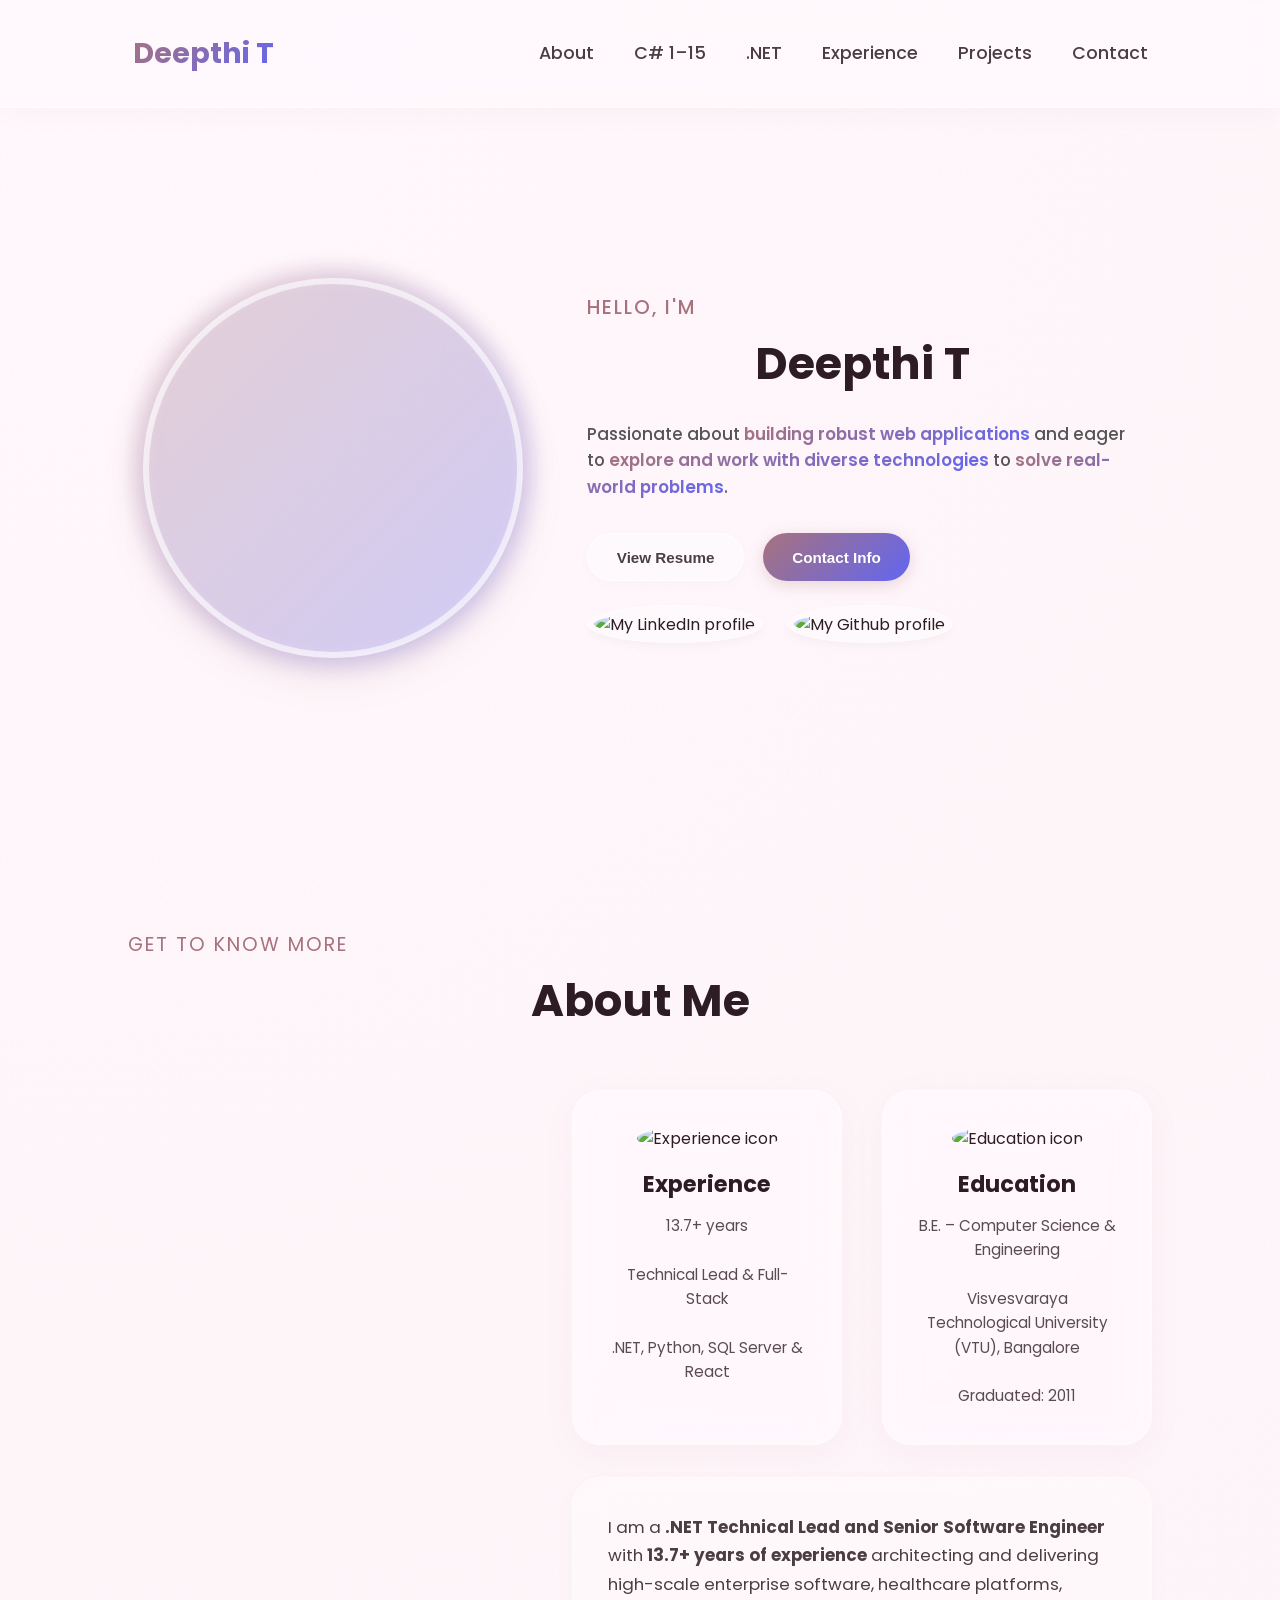
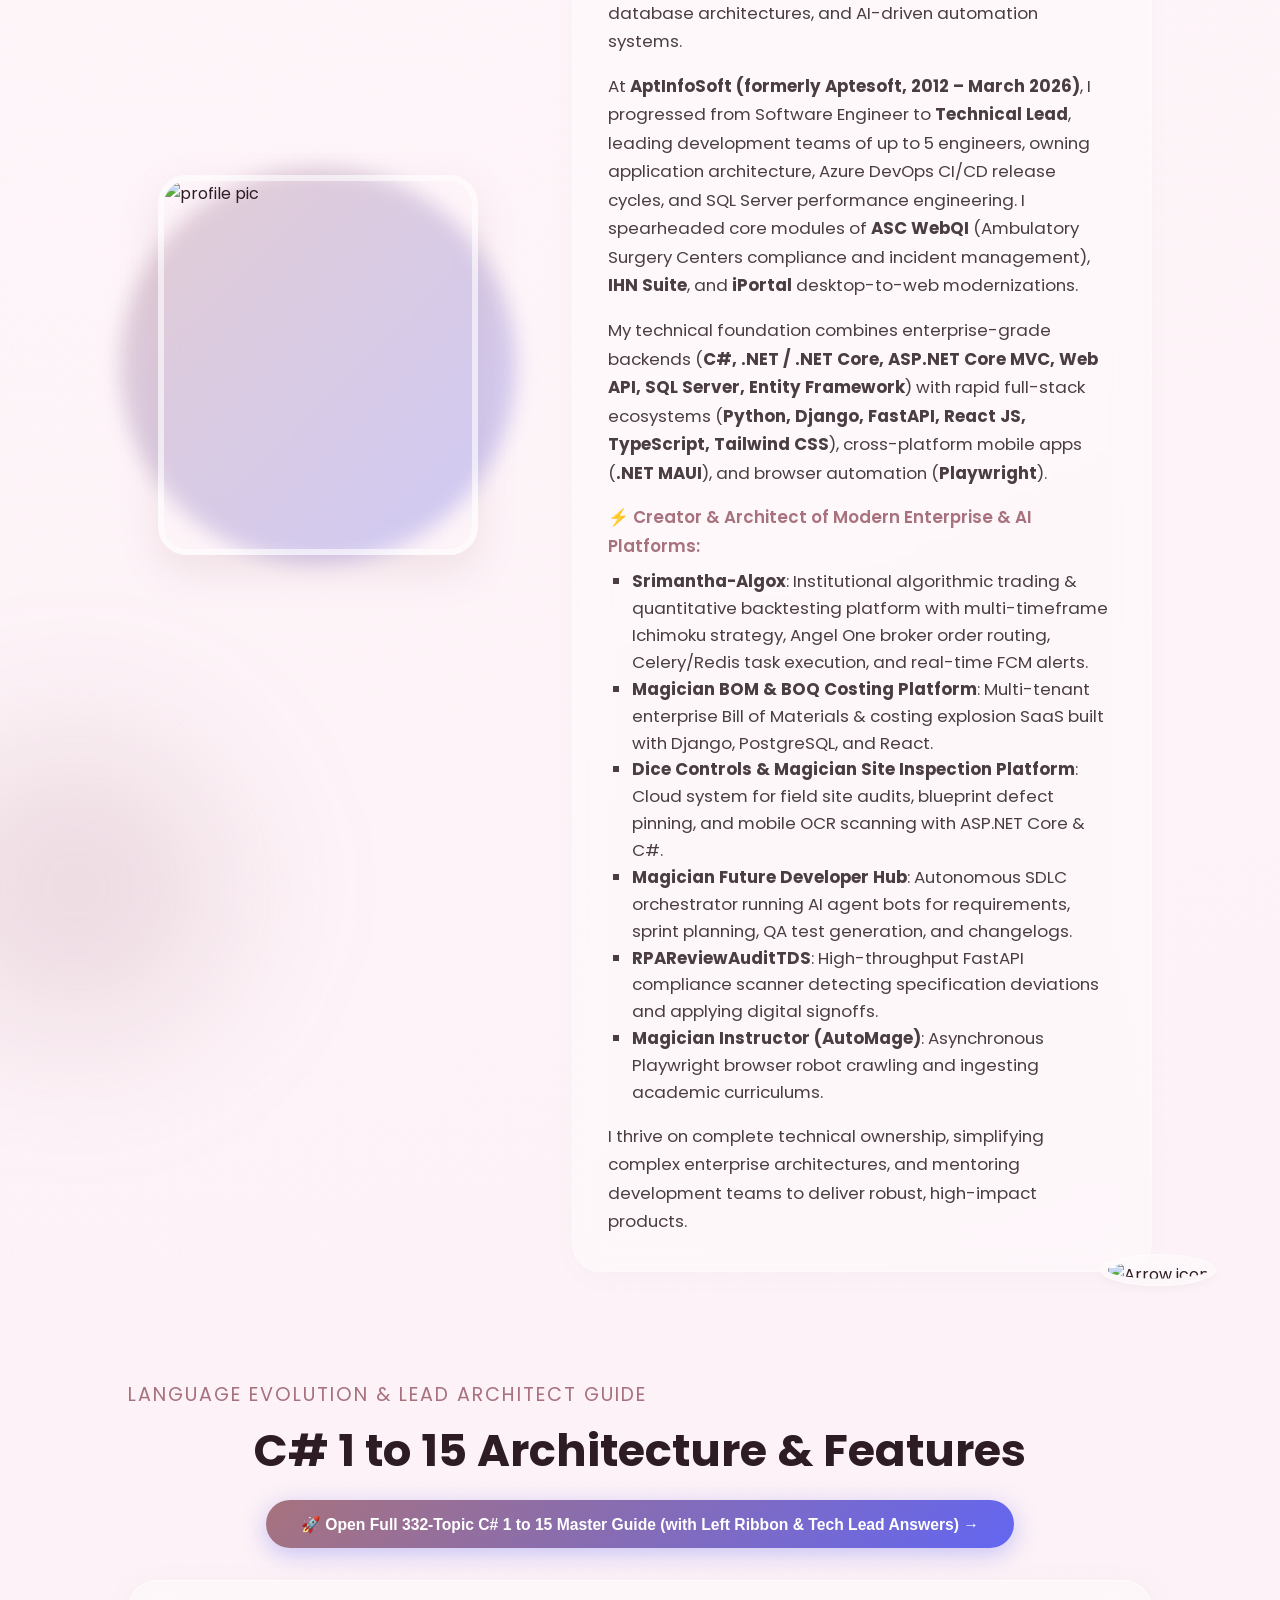
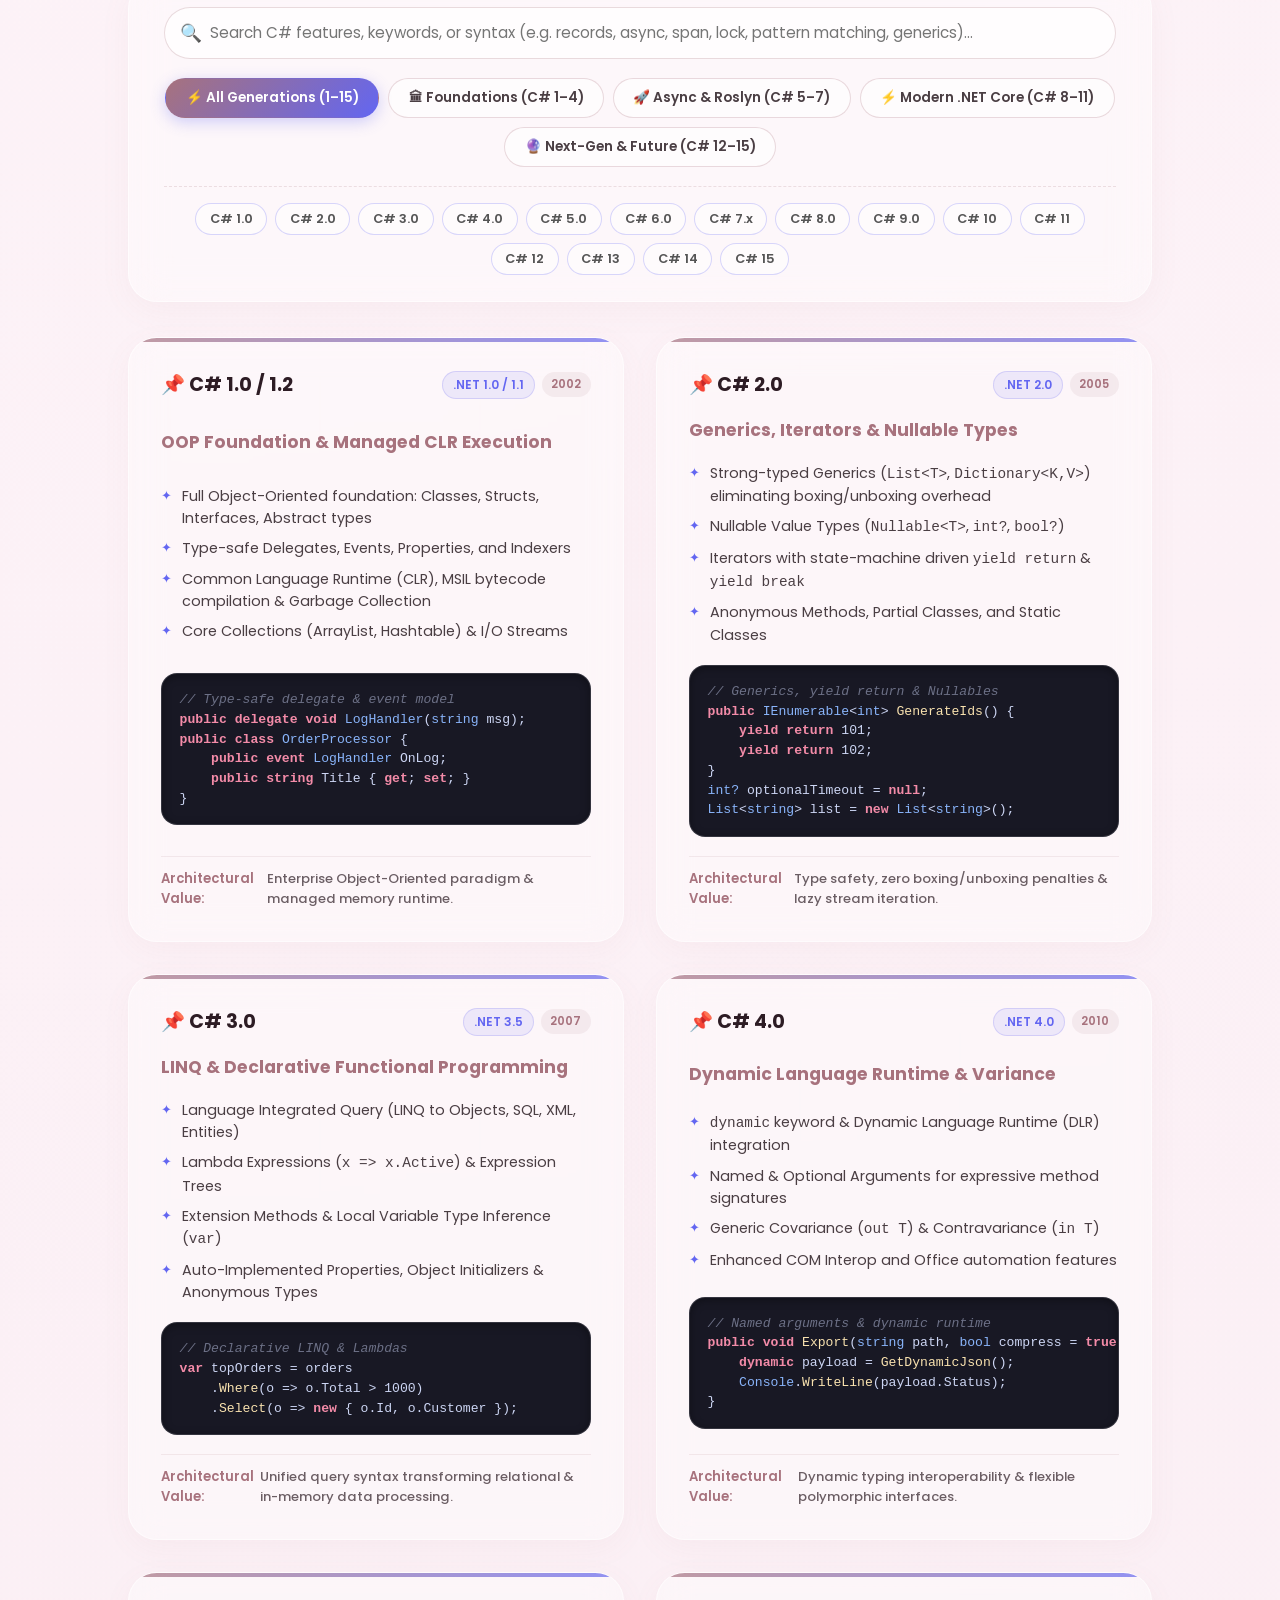
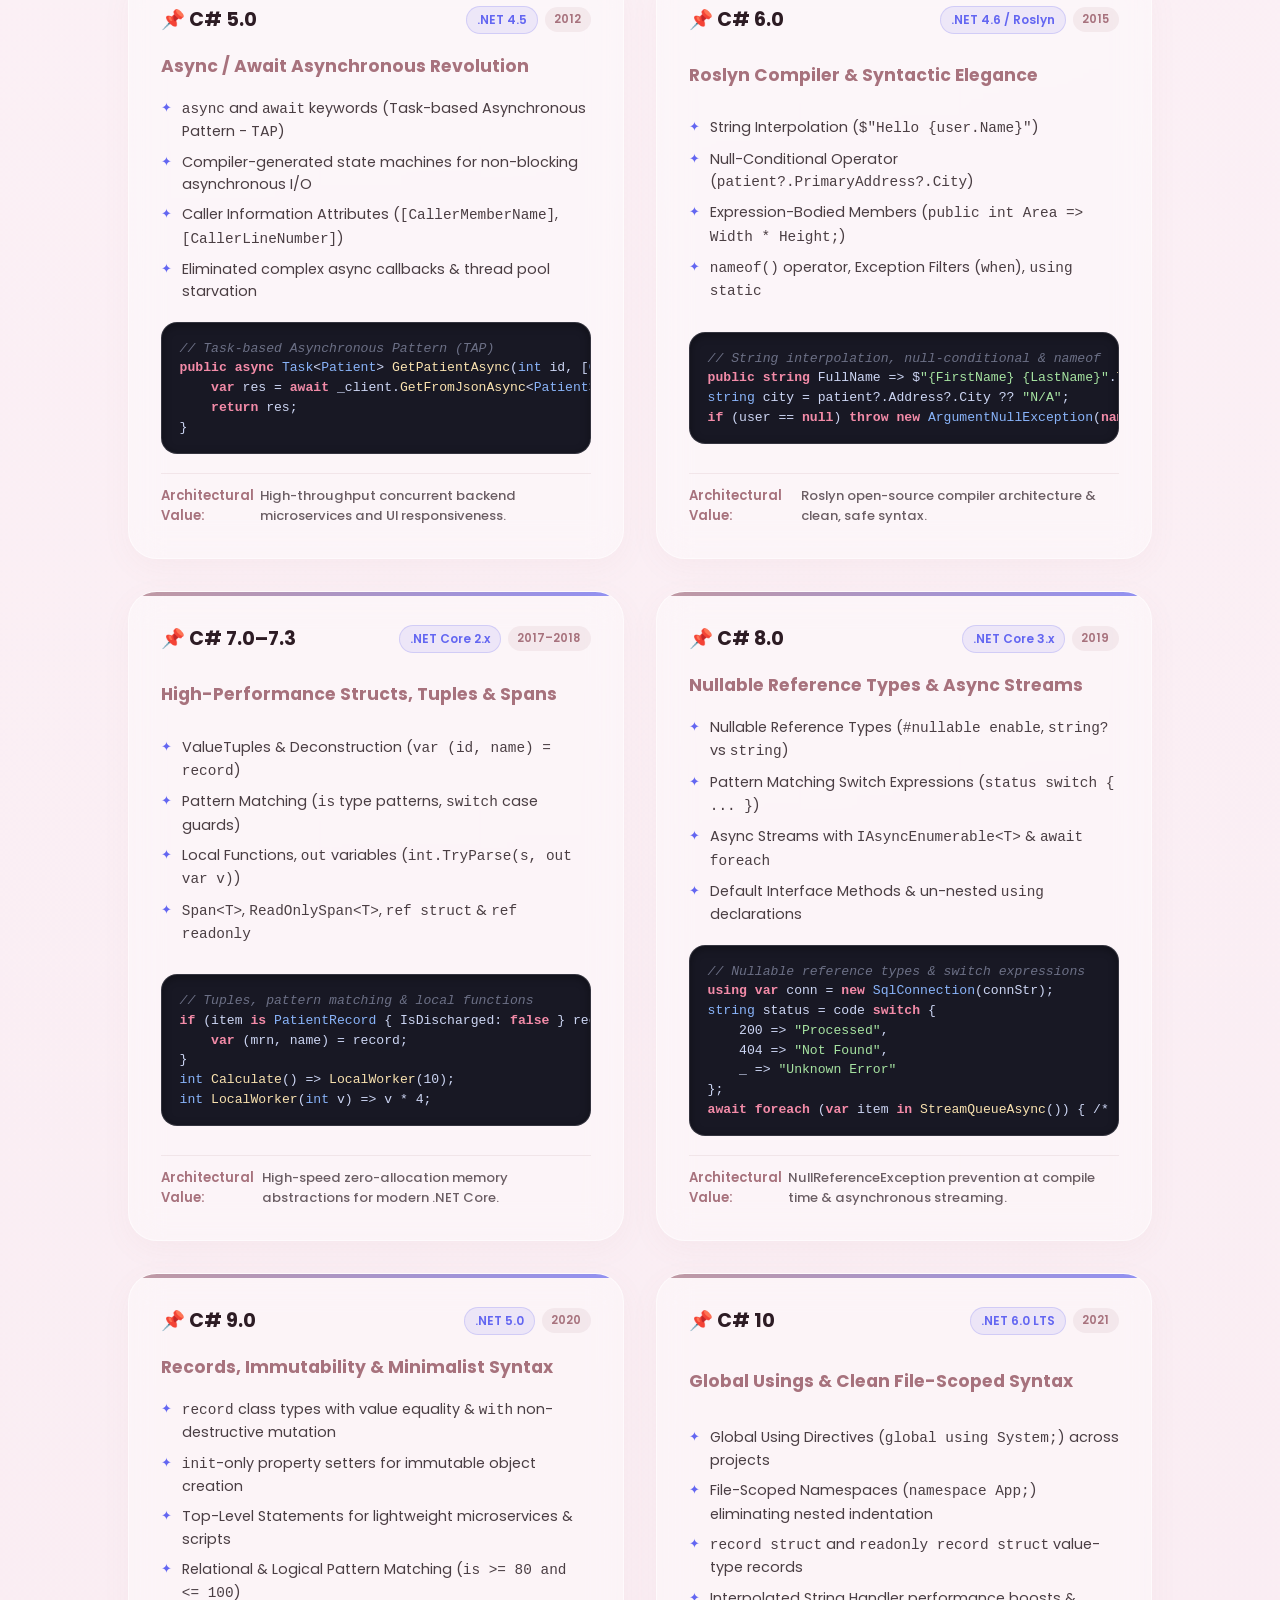
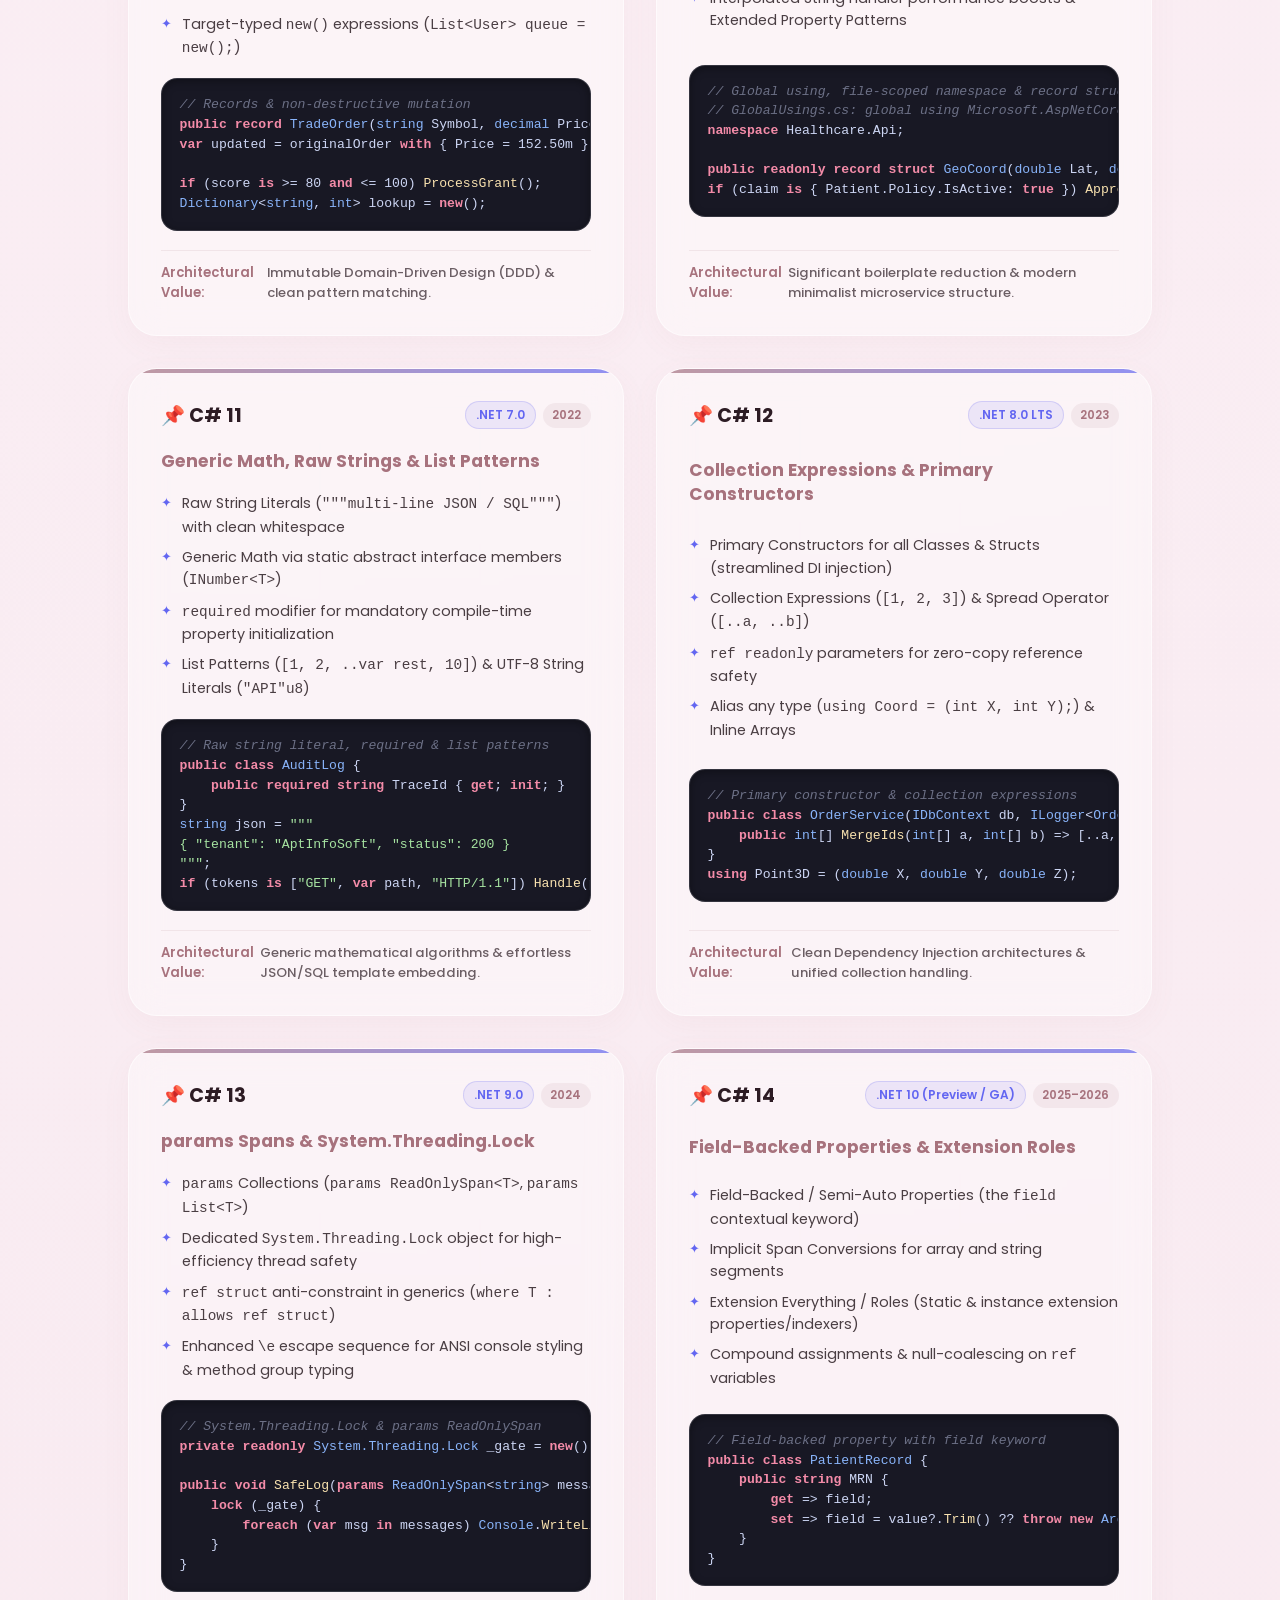
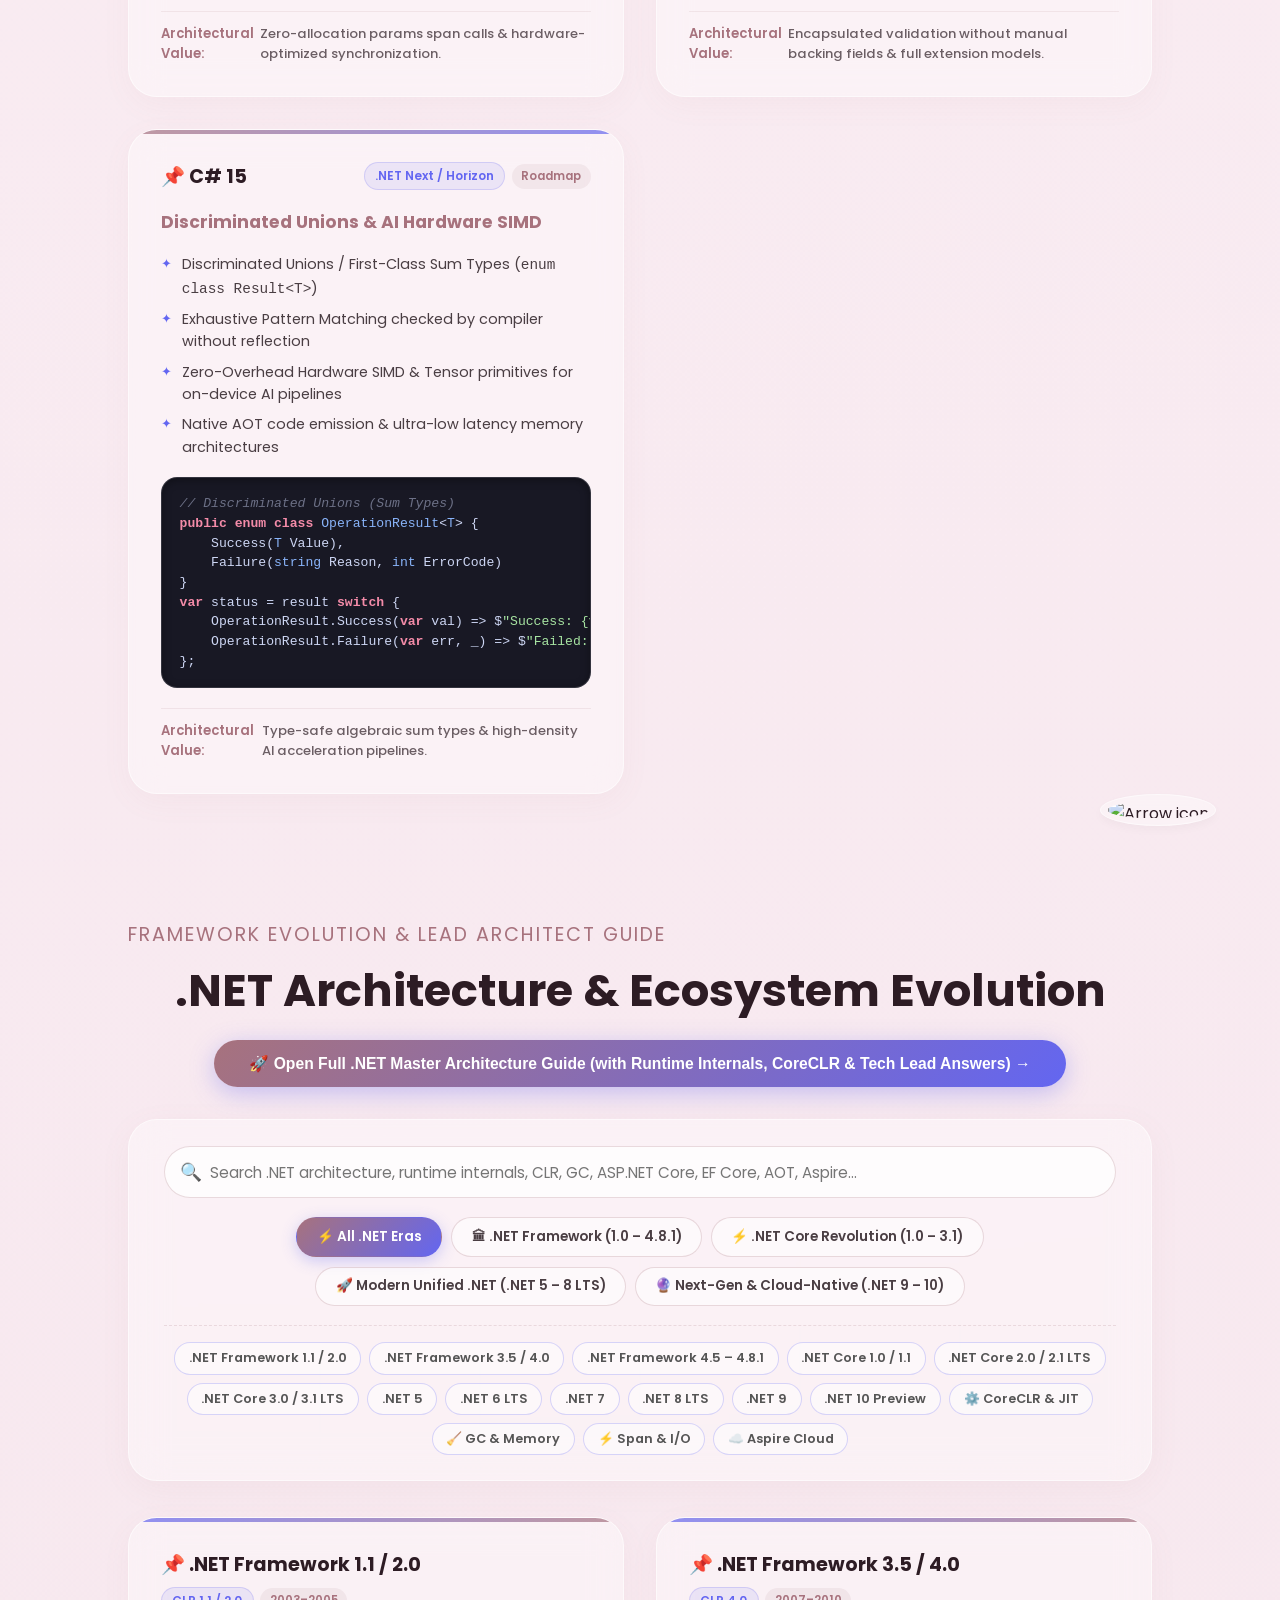
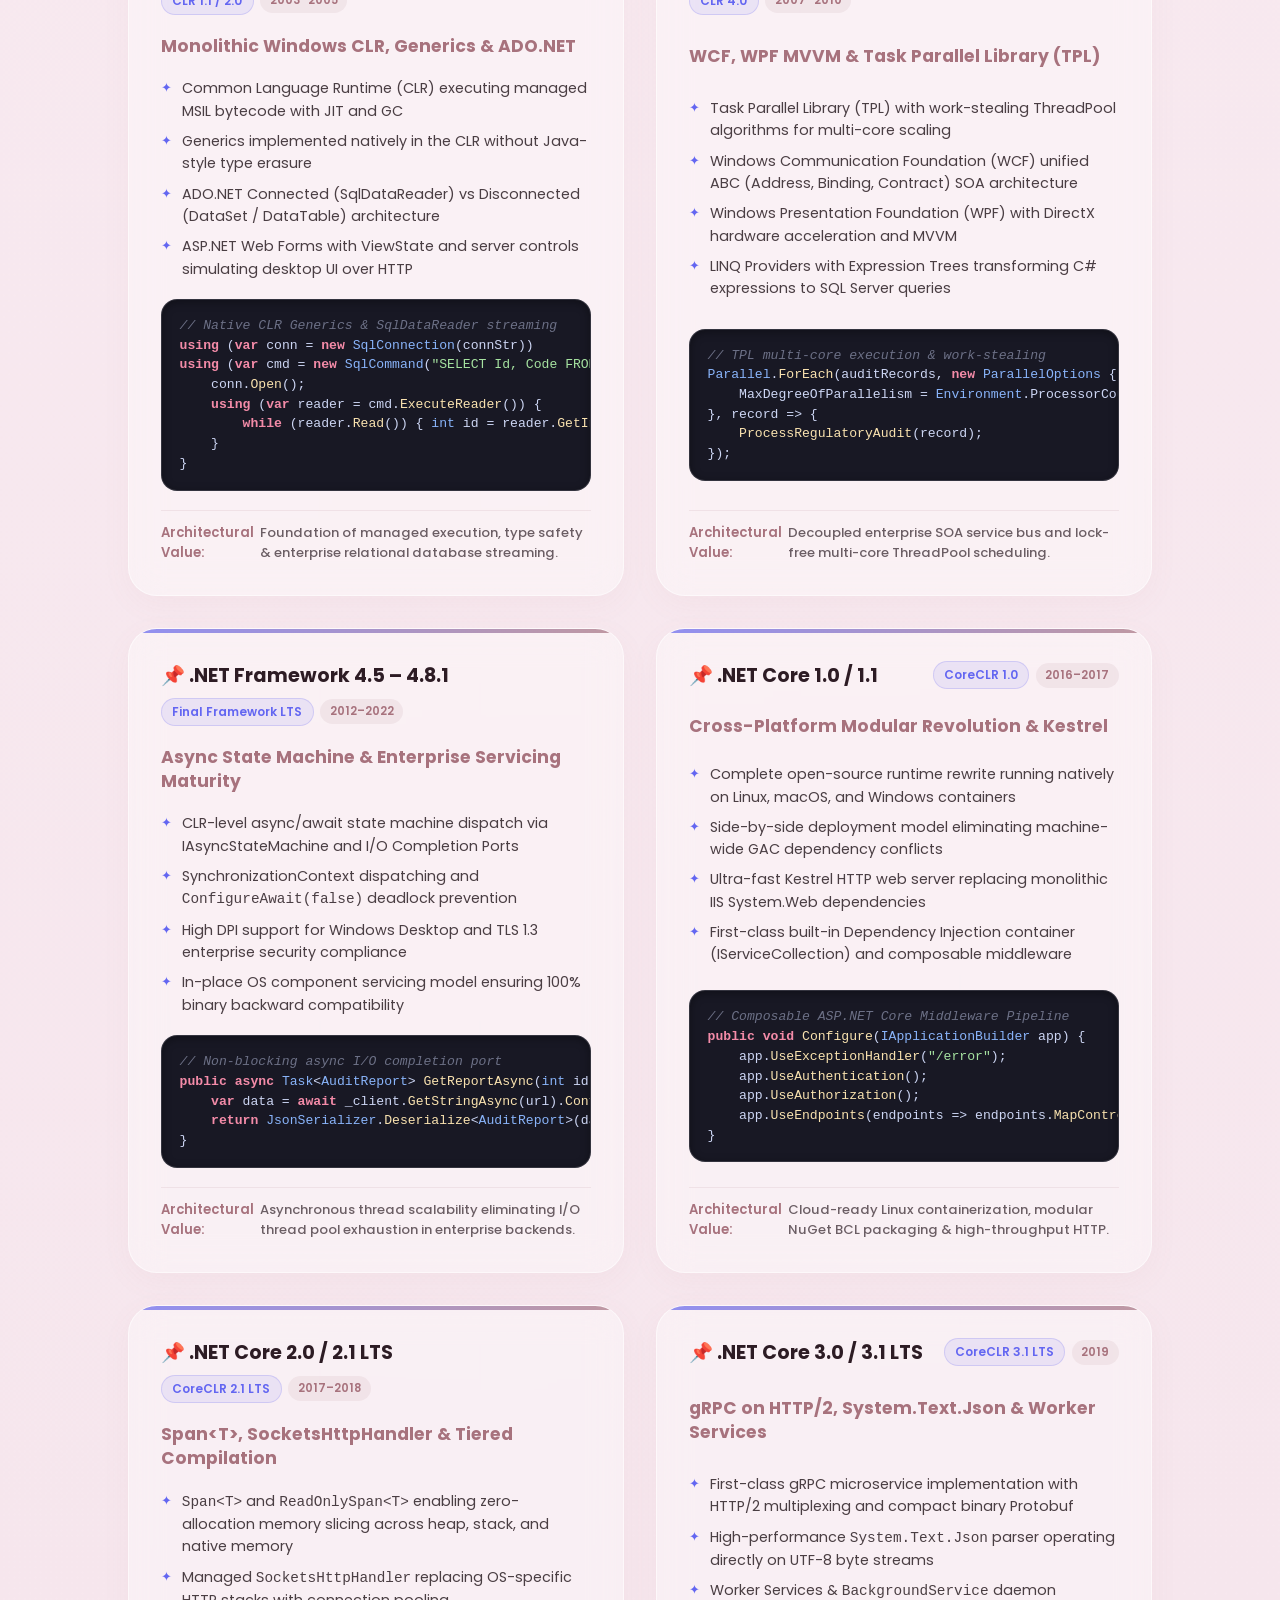
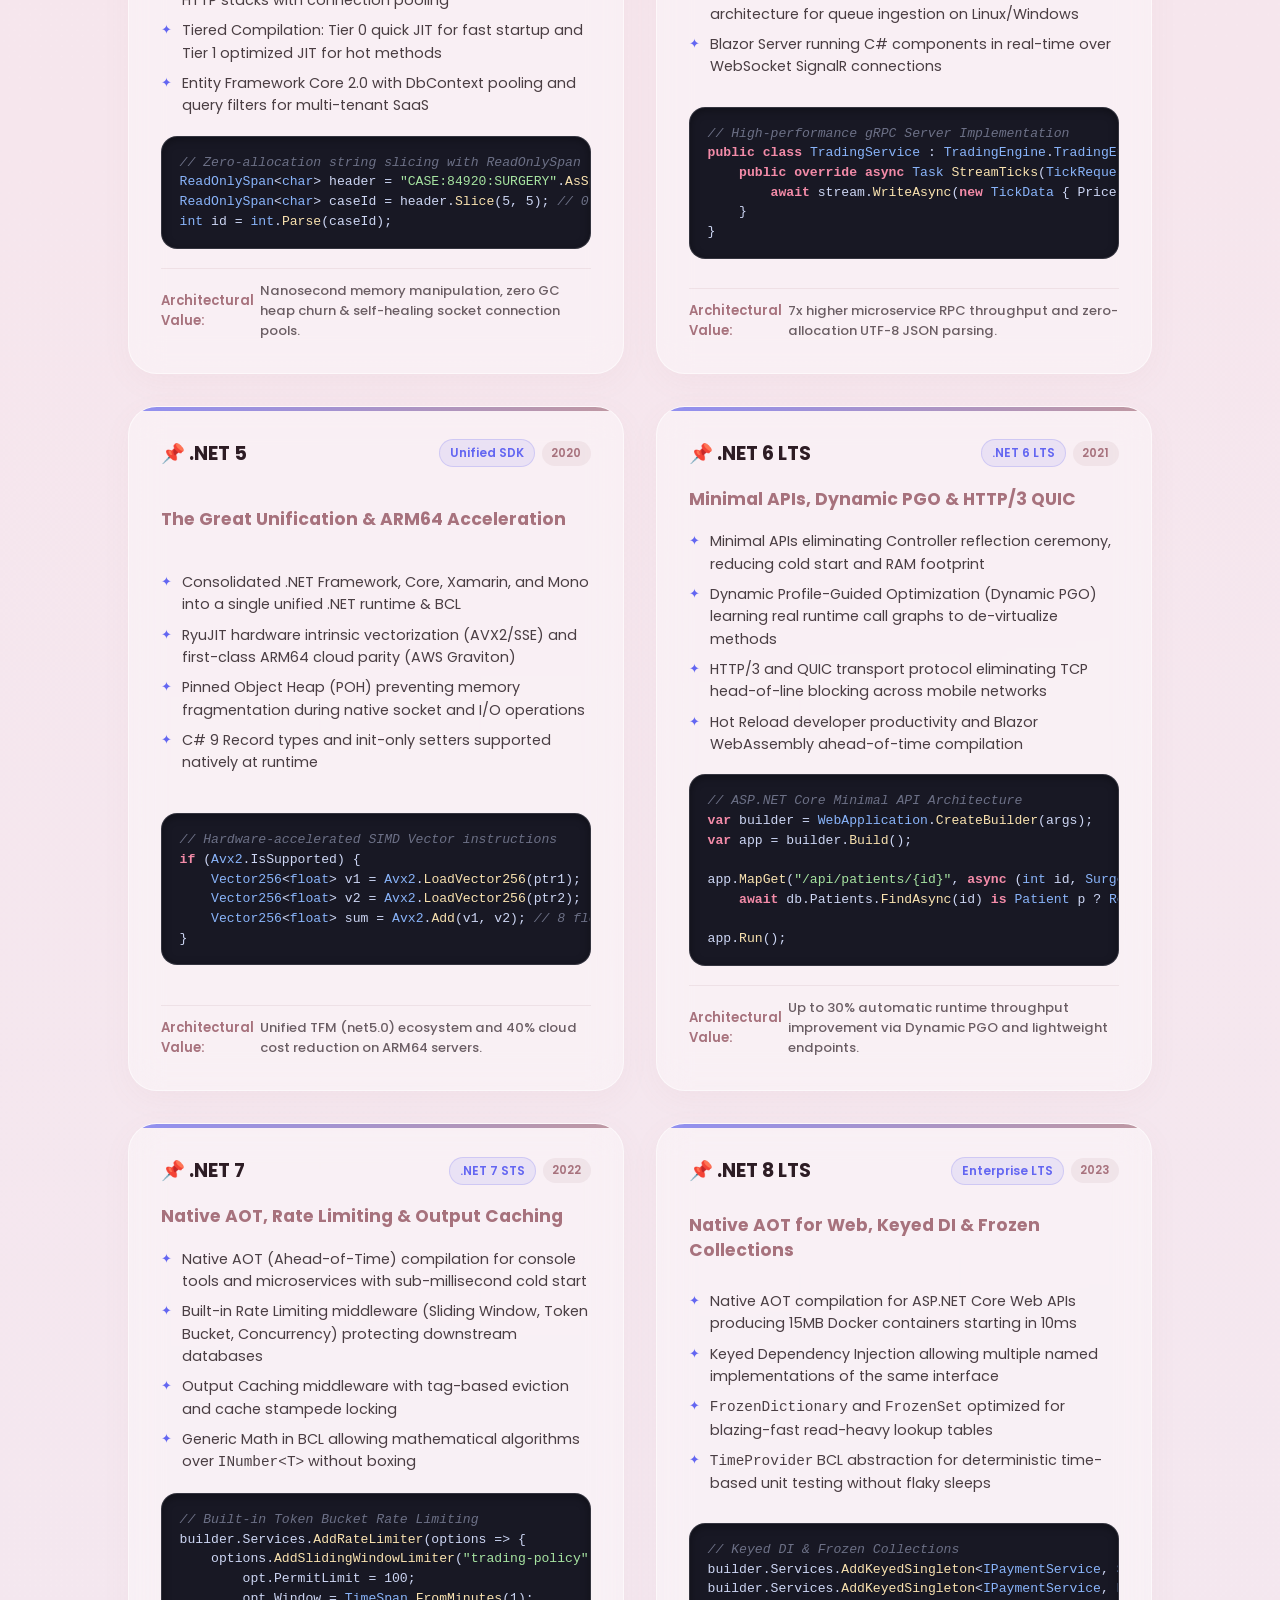
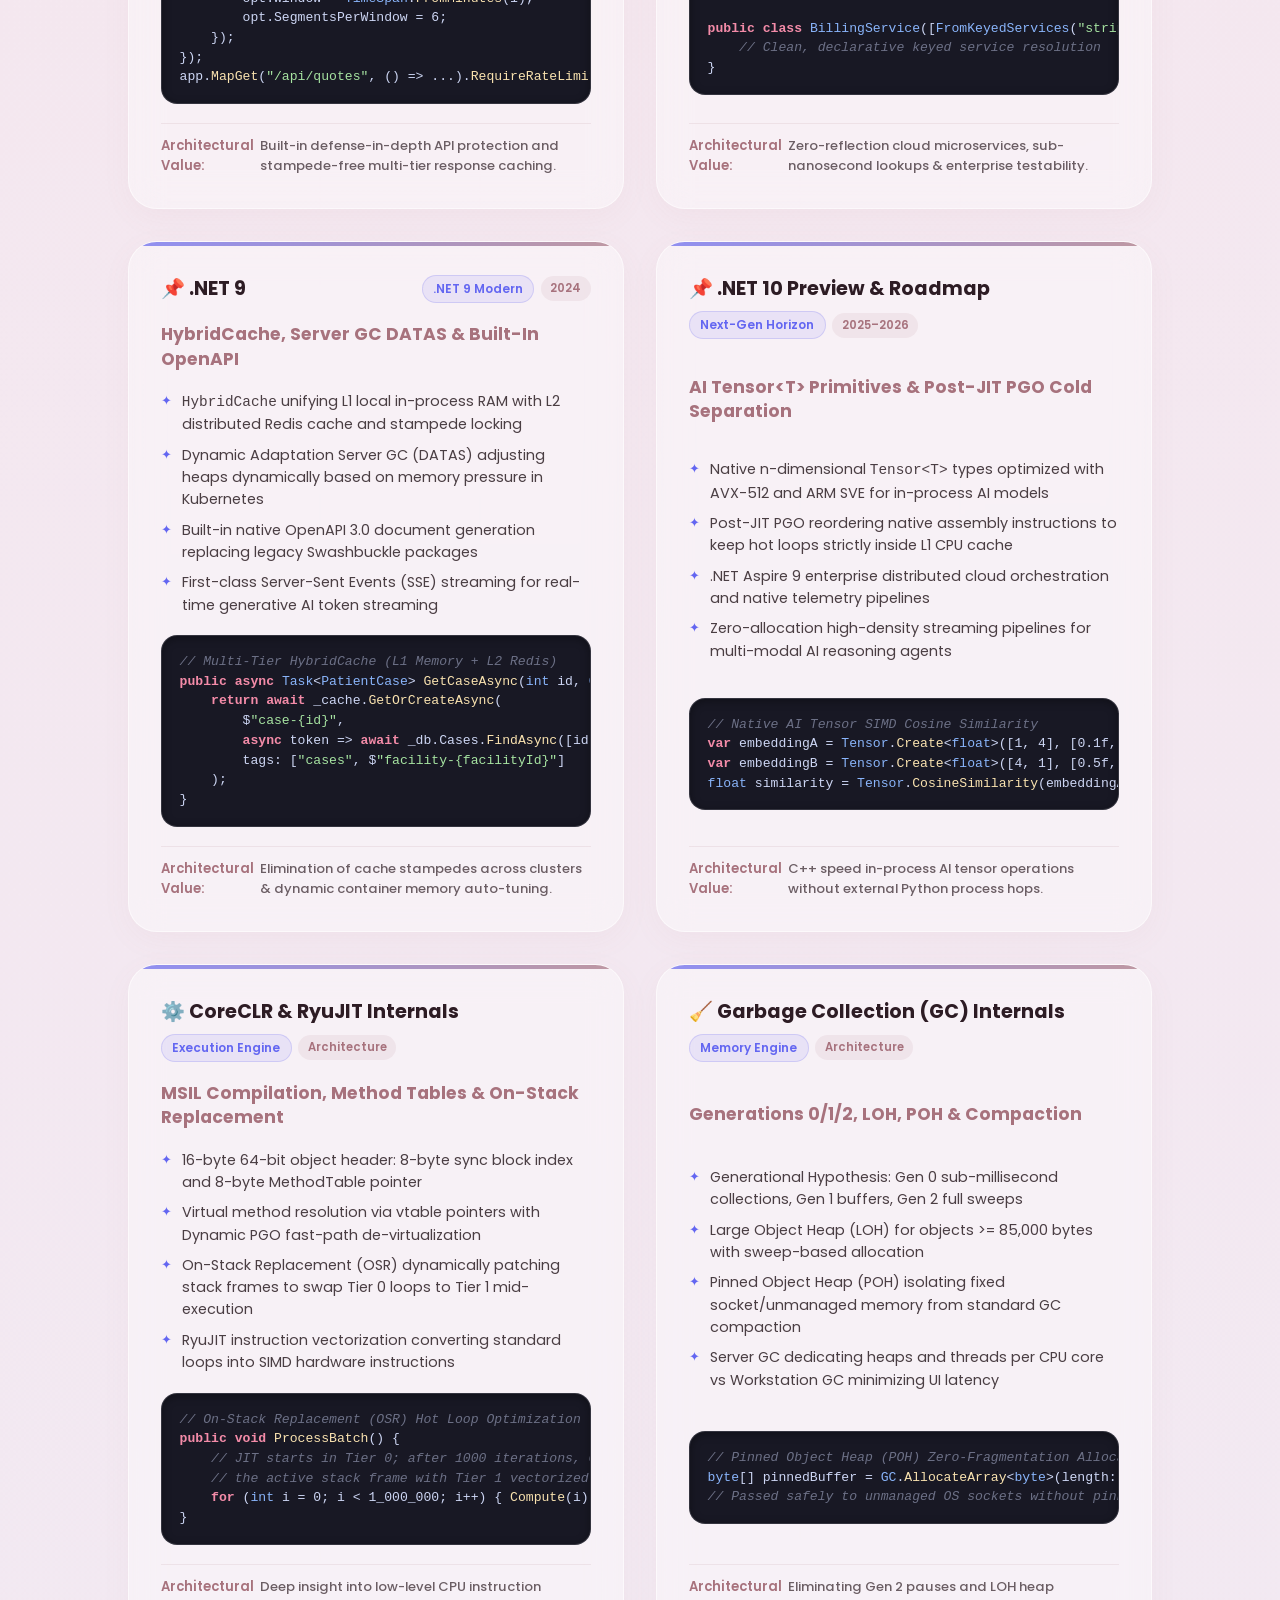
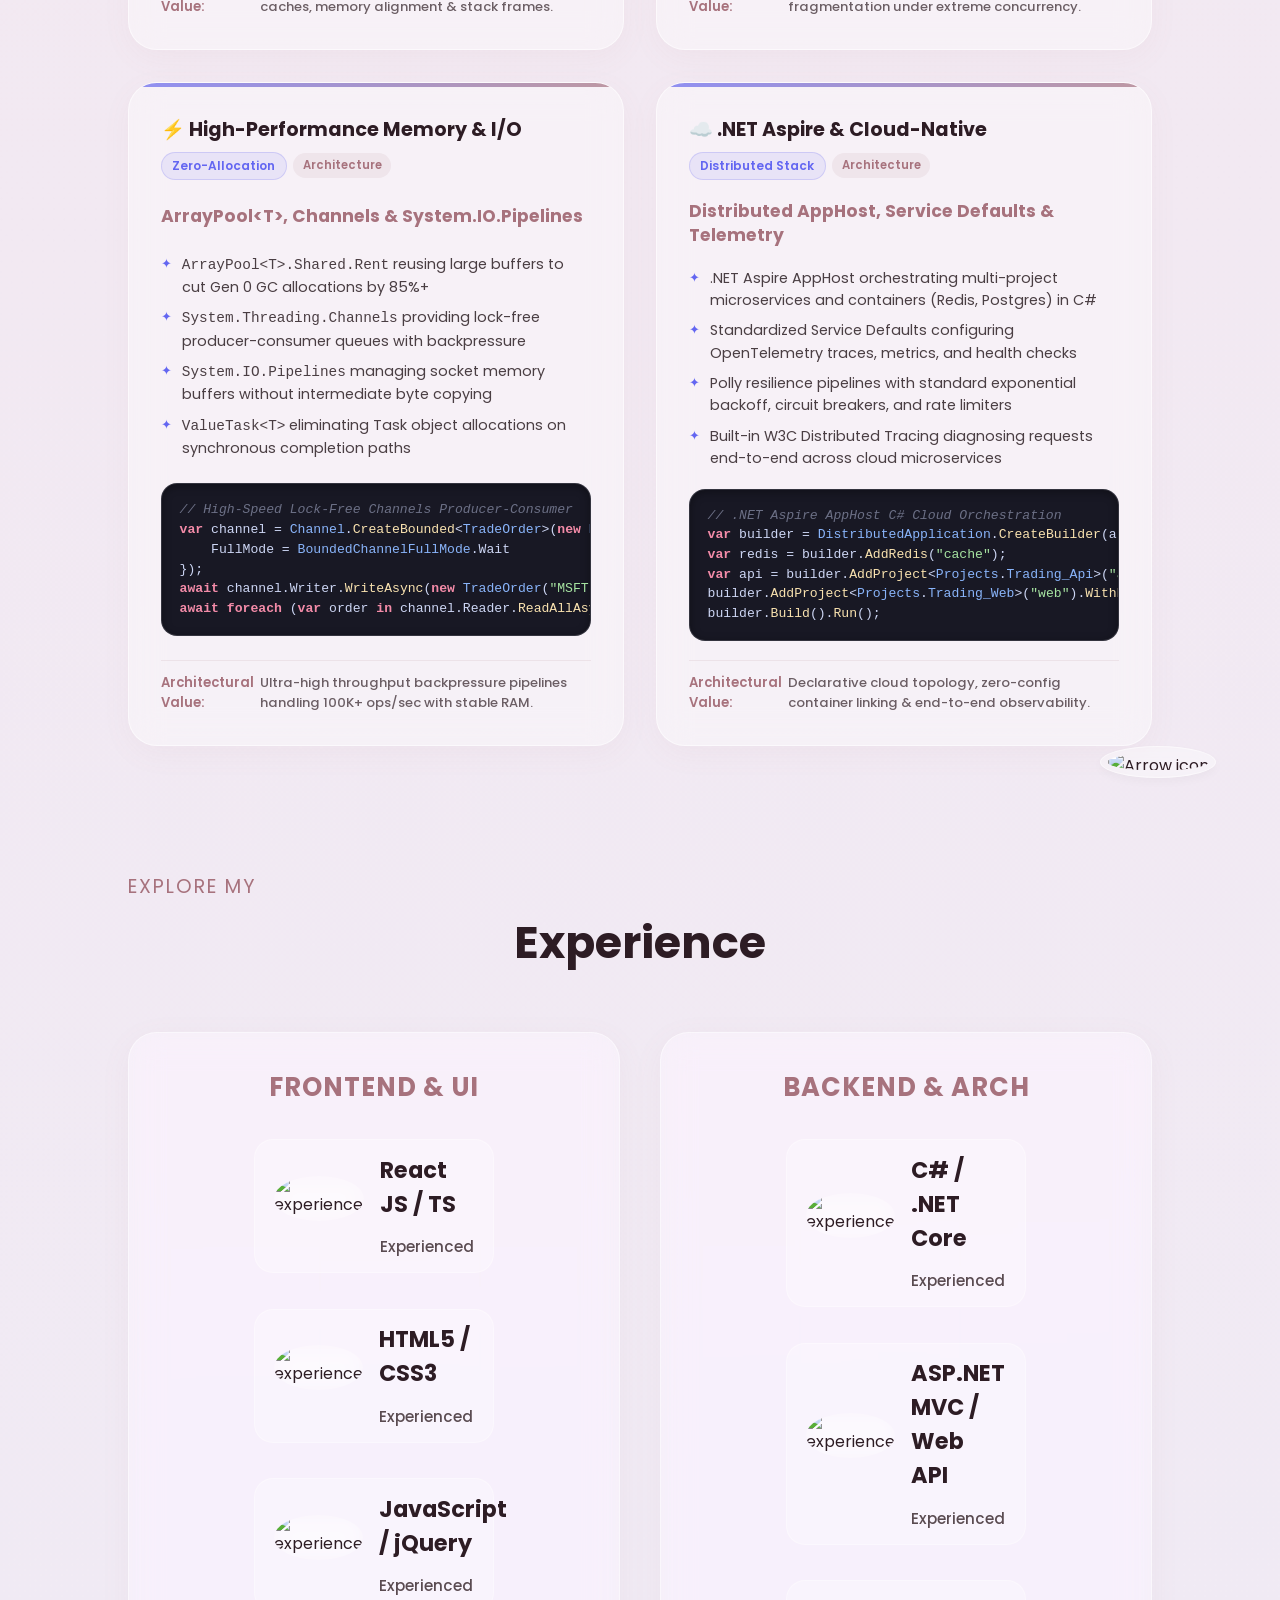
==== index.html @ affd5574 "Add .NET tab next to C# 1-15, .NET architecture guide section, and dedicated dotnet-guide.html maste" ====
<!DOCTYPE html>
<html lang="en">
<head>
    <meta charset="UTF-8">
    <meta name="viewport" content="width=device-width, initial-scale=1.0">
    <title>My Portfolio</title>
    <link rel="stylesheet" href="style.css">
    <link rel="stylesheet" href="mediaqueries.css">
    <script src="https://cdn.jsdelivr.net/npm/typed.js@2.0.12"></script>
</head>
<body>
    <nav id="desktop-nav">
        <div class="logo" onclick="location.href='index.html'">Deepthi T</div>
        <div>
            <ul class="nav-links">
                <li><a href="#about">About</a></li>
                <li><a href="csharp-guide.html">C# 1–15</a></li>
                <li><a href="dotnet-guide.html">.NET</a></li>
                <li><a href="#experience">Experience</a></li>
                <li><a href="#projects">Projects</a></li>
                <li><a href="#contact">Contact</a></li>
            </ul>
        </div>
    </nav>
    <nav id="hamburger-nav">
        <div class="logo" onclick="location.href='index.html'">Deepthi T</div>
        <div class="hamburger-menu">
            <div class="hamburger-icon" onclick = "toggleMenu()">
<span></span>
<span></span>
<span></span>
            </div>
<div class="menu-links">
    <li><a href="#about" onclick = "toggleMenu()">About</a></li>
    <li><a href="csharp-guide.html" onclick = "toggleMenu()">C# 1–15</a></li>
    <li><a href="dotnet-guide.html" onclick = "toggleMenu()">.NET</a></li>
    <li><a href="#experience" onclick = "toggleMenu()">Experience</a></li>
    <li><a href="#projects" onclick = "toggleMenu()">Projects</a></li>
    <li><a href="#contact" onclick = "toggleMenu()">Contact</a></li>
</div>
        </div> 

    </nav>
<section id="profile">
    <div class="section__pic-container">
        <img src="./assets/BABAI.jpeg" alt="profile pic" class="profilepic">
    </div>
    <div class="section__text">
        <p class="section__text_p1">Hello, I'm</p>
        <h1 class="title">Deepthi T</h1>
        <p class="section__text_p2"><span id="typing"></span></p>
        <p class="section__text_p3">
            Passionate about <span class="highlight">building robust web applications</span> and eager to <span class="highlight">explore and work with diverse technologies</span> to <span class="highlight">solve real-world problems</span>.
        </p>
        <div class="btn-container">
            <button class="btn btn-color-2" onclick="window.open('./assets/Deepthi_T_TechLead_latest.pdf')">View Resume</button>
            <button class="btn btn-color-1" onclick="location.href='./#contact'">Contact Info</button>
        </div>

        <div class="socials-container">
            <img src="./assets/linkedin.png" alt="My LinkedIn profile" class="icon"
     onclick="window.open('https://www.linkedin.com/in/deepthi-t-310145263/')">

            <img src="./assets/github.png" alt="My Github profile" class="icon" onclick="window.open('https://github.com/Deepthi285krishna')">
        </div>
        
    </div>

</section>
<section id="about">
<p class="section__text_p1">Get To Know More</p>
<h1 class="title">About Me</h1>
<div class="section-container">
<div class="section__pic-container">
    <img src="assets/profile-pic.jpeg" alt="profile pic" class="about-pic">
</div>
<div class="about-details-container">
    <div class="about-containers">
        <div class="details-container">
            <img src="assets/experience.png" alt="Experience icon" class="icon">
            <h3>Experience</h3>
            <p>13.7+ years <br /><br />Technical Lead & Full-Stack<br /><br />.NET, Python, SQL Server & React</p>
        </div>
        
        <div class="details-container">
                <img src="assets/education.png" alt="Education icon" class="icon">
                <h3>Education</h3>
                <p>B.E. – Computer Science & Engineering<br /><br/>Visvesvaraya Technological University (VTU), Bangalore <br /><br />Graduated: 2011</p>
        </div>
    </div>
    <div>
        <div class="text-container">
            <p style="margin-bottom: 1rem;">
                I am a <strong>.NET Technical Lead and Senior Software Engineer</strong> with <strong>13.7+ years of experience</strong> architecting and delivering high-scale enterprise software, healthcare platforms, database architectures, and AI-driven automation systems.
            </p>
            <p style="margin-bottom: 1rem;">
                At <strong>AptInfoSoft (formerly Aptesoft, 2012 – March 2026)</strong>, I progressed from Software Engineer to <strong>Technical Lead</strong>, leading development teams of up to 5 engineers, owning application architecture, Azure DevOps CI/CD release cycles, and SQL Server performance engineering. I spearheaded core modules of <strong>ASC WebQI</strong> (Ambulatory Surgery Centers compliance and incident management), <strong>IHN Suite</strong>, and <strong>iPortal</strong> desktop-to-web modernizations.
            </p>
            <p style="margin-bottom: 1rem;">
                My technical foundation combines enterprise-grade backends (<strong>C#, .NET / .NET Core, ASP.NET Core MVC, Web API, SQL Server, Entity Framework</strong>) with rapid full-stack ecosystems (<strong>Python, Django, FastAPI, React JS, TypeScript, Tailwind CSS</strong>), cross-platform mobile apps (<strong>.NET MAUI</strong>), and browser automation (<strong>Playwright</strong>).
            </p>
            <p style="margin-bottom: 0.5rem; font-weight: 600; color: #A7727D;">
                ⚡ Creator & Architect of Modern Enterprise & AI Platforms:
            </p>
            <ul style="margin-left: 1.5rem; margin-bottom: 1rem; list-style-type: square; line-height: 1.6;">
                <li><strong>Srimantha-Algox</strong>: Institutional algorithmic trading & quantitative backtesting platform with multi-timeframe Ichimoku strategy, Angel One broker order routing, Celery/Redis task execution, and real-time FCM alerts.</li>
                <li><strong>Magician BOM & BOQ Costing Platform</strong>: Multi-tenant enterprise Bill of Materials & costing explosion SaaS built with Django, PostgreSQL, and React.</li>
                <li><strong>Dice Controls & Magician Site Inspection Platform</strong>: Cloud system for field site audits, blueprint defect pinning, and mobile OCR scanning with ASP.NET Core & C#.</li>
                <li><strong>Magician Future Developer Hub</strong>: Autonomous SDLC orchestrator running AI agent bots for requirements, sprint planning, QA test generation, and changelogs.</li>
                <li><strong>RPAReviewAuditTDS</strong>: High-throughput FastAPI compliance scanner detecting specification deviations and applying digital signoffs.</li>
                <li><strong>Magician Instructor (AutoMage)</strong>: Asynchronous Playwright browser robot crawling and ingesting academic curriculums.</li>
            </ul>
            <p>
                I thrive on complete technical ownership, simplifying complex enterprise architectures, and mentoring development teams to deliver robust, high-impact products.
            </p>
        </div>
    </div>
</div>
<img src="./assets/arrow.png" alt="Arrow icon" class="icon arrow" onclick="location.href='#csharp'">
</div>


</section>

<section id="csharp">
    <p class="section__text_p1">Language Evolution & Lead Architect Guide</p>
    <h1 class="title">C# 1 to 15 Architecture & Features</h1>
    
    <div style="display: flex; justify-content: center; margin-top: -0.5rem; margin-bottom: 1.5rem;">
        <button class="btn btn-color-1" onclick="window.location.href='csharp-guide.html'" style="font-size: 0.98rem; padding: 0.9rem 2.2rem; display: inline-flex; align-items: center; gap: 0.6rem; box-shadow: 0 6px 25px rgba(99, 102, 241, 0.35); cursor: pointer;">
            <span>🚀 Open Full 332-Topic C# 1 to 15 Master Guide (with Left Ribbon & Tech Lead Answers) →</span>
        </button>
    </div>

    <div class="csharp-container">
        <!-- Interactive Controls (Search & Filters) -->
        <div class="csharp-controls">
            <div class="csharp-search-wrapper">
                <span class="csharp-search-icon">🔍</span>
                <input type="text" id="csharp-search" class="csharp-search-input" placeholder="Search C# features, keywords, or syntax (e.g. records, async, span, lock, pattern matching, generics)..." oninput="searchCSharp(this.value)">
            </div>

            <!-- Era Filter Buttons -->
            <div class="csharp-era-filters">
                <button class="csharp-filter-btn active" data-era="all" onclick="filterCSharpEra('all', this)">⚡ All Generations (1–15)</button>
                <button class="csharp-filter-btn" data-era="foundations" onclick="filterCSharpEra('foundations', this)">🏛 Foundations (C# 1–4)</button>
                <button class="csharp-filter-btn" data-era="async-roslyn" onclick="filterCSharpEra('async-roslyn', this)">🚀 Async & Roslyn (C# 5–7)</button>
                <button class="csharp-filter-btn" data-era="core" onclick="filterCSharpEra('core', this)">⚡ Modern .NET Core (C# 8–11)</button>
                <button class="csharp-filter-btn" data-era="modern-future" onclick="filterCSharpEra('modern-future', this)">🔮 Next-Gen & Future (C# 12–15)</button>
            </div>

            <!-- Quick Jump Version Pills -->
            <div class="csharp-version-pills">
                <button class="csharp-pill-btn" onclick="filterCSharpVersion(1, this)">C# 1.0</button>
                <button class="csharp-pill-btn" onclick="filterCSharpVersion(2, this)">C# 2.0</button>
                <button class="csharp-pill-btn" onclick="filterCSharpVersion(3, this)">C# 3.0</button>
                <button class="csharp-pill-btn" onclick="filterCSharpVersion(4, this)">C# 4.0</button>
                <button class="csharp-pill-btn" onclick="filterCSharpVersion(5, this)">C# 5.0</button>
                <button class="csharp-pill-btn" onclick="filterCSharpVersion(6, this)">C# 6.0</button>
                <button class="csharp-pill-btn" onclick="filterCSharpVersion(7, this)">C# 7.x</button>
                <button class="csharp-pill-btn" onclick="filterCSharpVersion(8, this)">C# 8.0</button>
                <button class="csharp-pill-btn" onclick="filterCSharpVersion(9, this)">C# 9.0</button>
                <button class="csharp-pill-btn" onclick="filterCSharpVersion(10, this)">C# 10</button>
                <button class="csharp-pill-btn" onclick="filterCSharpVersion(11, this)">C# 11</button>
                <button class="csharp-pill-btn" onclick="filterCSharpVersion(12, this)">C# 12</button>
                <button class="csharp-pill-btn" onclick="filterCSharpVersion(13, this)">C# 13</button>
                <button class="csharp-pill-btn" onclick="filterCSharpVersion(14, this)">C# 14</button>
                <button class="csharp-pill-btn" onclick="filterCSharpVersion(15, this)">C# 15</button>
            </div>
        </div>

        <!-- 15 Cards Grid -->
        <div class="csharp-cards-grid">
            
            <!-- C# 1.0 / 1.2 -->
            <div class="csharp-card" data-version="1" data-era="foundations" data-keywords="c# 1.0 1.2 oop classes structs interfaces delegates events properties indexers il clr garbage collection .net framework 1.0 1.1">
                <div class="csharp-card-header">
                    <div class="csharp-version-tag">📌 C# 1.0 / 1.2</div>
                    <div class="csharp-badges-group">
                        <span class="csharp-runtime-badge">.NET 1.0 / 1.1</span>
                        <span class="csharp-year-badge">2002</span>
                    </div>
                </div>
                <div class="csharp-card-title">OOP Foundation & Managed CLR Execution</div>
                <ul class="csharp-feature-list">
                    <li>Full Object-Oriented foundation: Classes, Structs, Interfaces, Abstract types</li>
                    <li>Type-safe Delegates, Events, Properties, and Indexers</li>
                    <li>Common Language Runtime (CLR), MSIL bytecode compilation & Garbage Collection</li>
                    <li>Core Collections (ArrayList, Hashtable) & I/O Streams</li>
                </ul>
                <div class="csharp-code-box"><code><span class="csharp-highlight-comment">// Type-safe delegate & event model</span>
<span class="csharp-highlight-kw">public delegate void</span> <span class="csharp-highlight-type">LogHandler</span>(<span class="csharp-highlight-type">string</span> msg);
<span class="csharp-highlight-kw">public class</span> <span class="csharp-highlight-type">OrderProcessor</span> {
    <span class="csharp-highlight-kw">public event</span> <span class="csharp-highlight-type">LogHandler</span> OnLog;
    <span class="csharp-highlight-kw">public string</span> Title { <span class="csharp-highlight-kw">get</span>; <span class="csharp-highlight-kw">set</span>; }
}</code></div>
                <div class="csharp-card-footer"><span>Architectural Value:</span> Enterprise Object-Oriented paradigm & managed memory runtime.</div>
            </div>

            <!-- C# 2.0 -->
            <div class="csharp-card" data-version="2" data-era="foundations" data-keywords="c# 2.0 generics list dictionary yield return iterators nullable value types anonymous methods partial classes static classes .net 2.0">
                <div class="csharp-card-header">
                    <div class="csharp-version-tag">📌 C# 2.0</div>
                    <div class="csharp-badges-group">
                        <span class="csharp-runtime-badge">.NET 2.0</span>
                        <span class="csharp-year-badge">2005</span>
                    </div>
                </div>
                <div class="csharp-card-title">Generics, Iterators & Nullable Types</div>
                <ul class="csharp-feature-list">
                    <li>Strong-typed Generics (<code>List&lt;T&gt;</code>, <code>Dictionary&lt;K,V&gt;</code>) eliminating boxing/unboxing overhead</li>
                    <li>Nullable Value Types (<code>Nullable&lt;T&gt;</code>, <code>int?</code>, <code>bool?</code>)</li>
                    <li>Iterators with state-machine driven <code>yield return</code> & <code>yield break</code></li>
                    <li>Anonymous Methods, Partial Classes, and Static Classes</li>
                </ul>
                <div class="csharp-code-box"><code><span class="csharp-highlight-comment">// Generics, yield return & Nullables</span>
<span class="csharp-highlight-kw">public</span> <span class="csharp-highlight-type">IEnumerable</span>&lt;<span class="csharp-highlight-type">int</span>&gt; <span class="csharp-highlight-fn">GenerateIds</span>() {
    <span class="csharp-highlight-kw">yield return</span> 101;
    <span class="csharp-highlight-kw">yield return</span> 102;
}
<span class="csharp-highlight-type">int?</span> optionalTimeout = <span class="csharp-highlight-kw">null</span>;
<span class="csharp-highlight-type">List</span>&lt;<span class="csharp-highlight-type">string</span>&gt; list = <span class="csharp-highlight-kw">new</span> <span class="csharp-highlight-type">List</span>&lt;<span class="csharp-highlight-type">string</span>&gt;();</code></div>
                <div class="csharp-card-footer"><span>Architectural Value:</span> Type safety, zero boxing/unboxing penalties & lazy stream iteration.</div>
            </div>

            <!-- C# 3.0 -->
            <div class="csharp-card" data-version="3" data-era="foundations" data-keywords="c# 3.0 linq lambda expressions extension methods anonymous types var auto implemented properties expression trees .net 3.5">
                <div class="csharp-card-header">
                    <div class="csharp-version-tag">📌 C# 3.0</div>
                    <div class="csharp-badges-group">
                        <span class="csharp-runtime-badge">.NET 3.5</span>
                        <span class="csharp-year-badge">2007</span>
                    </div>
                </div>
                <div class="csharp-card-title">LINQ & Declarative Functional Programming</div>
                <ul class="csharp-feature-list">
                    <li>Language Integrated Query (LINQ to Objects, SQL, XML, Entities)</li>
                    <li>Lambda Expressions (<code>x =&gt; x.Active</code>) & Expression Trees</li>
                    <li>Extension Methods & Local Variable Type Inference (<code>var</code>)</li>
                    <li>Auto-Implemented Properties, Object Initializers & Anonymous Types</li>
                </ul>
                <div class="csharp-code-box"><code><span class="csharp-highlight-comment">// Declarative LINQ & Lambdas</span>
<span class="csharp-highlight-kw">var</span> topOrders = orders
    .<span class="csharp-highlight-fn">Where</span>(o =&gt; o.Total &gt; 1000)
    .<span class="csharp-highlight-fn">Select</span>(o =&gt; <span class="csharp-highlight-kw">new</span> { o.Id, o.Customer });</code></div>
                <div class="csharp-card-footer"><span>Architectural Value:</span> Unified query syntax transforming relational & in-memory data processing.</div>
            </div>

            <!-- C# 4.0 -->
            <div class="csharp-card" data-version="4" data-era="foundations" data-keywords="c# 4.0 dynamic dlr named optional parameters covariance contravariance com interop .net 4.0">
                <div class="csharp-card-header">
                    <div class="csharp-version-tag">📌 C# 4.0</div>
                    <div class="csharp-badges-group">
                        <span class="csharp-runtime-badge">.NET 4.0</span>
                        <span class="csharp-year-badge">2010</span>
                    </div>
                </div>
                <div class="csharp-card-title">Dynamic Language Runtime & Variance</div>
                <ul class="csharp-feature-list">
                    <li><code>dynamic</code> keyword & Dynamic Language Runtime (DLR) integration</li>
                    <li>Named & Optional Arguments for expressive method signatures</li>
                    <li>Generic Covariance (<code>out T</code>) & Contravariance (<code>in T</code>)</li>
                    <li>Enhanced COM Interop and Office automation features</li>
                </ul>
                <div class="csharp-code-box"><code><span class="csharp-highlight-comment">// Named arguments & dynamic runtime</span>
<span class="csharp-highlight-kw">public void</span> <span class="csharp-highlight-fn">Export</span>(<span class="csharp-highlight-type">string</span> path, <span class="csharp-highlight-type">bool</span> compress = <span class="csharp-highlight-kw">true</span>) {
    <span class="csharp-highlight-kw">dynamic</span> payload = <span class="csharp-highlight-fn">GetDynamicJson</span>();
    <span class="csharp-highlight-type">Console</span>.<span class="csharp-highlight-fn">WriteLine</span>(payload.Status);
}</code></div>
                <div class="csharp-card-footer"><span>Architectural Value:</span> Dynamic typing interoperability & flexible polymorphic interfaces.</div>
            </div>

            <!-- C# 5.0 -->
            <div class="csharp-card" data-version="5" data-era="async-roslyn" data-keywords="c# 5.0 async await task tpl caller info attributes non blocking io .net 4.5">
                <div class="csharp-card-header">
                    <div class="csharp-version-tag">📌 C# 5.0</div>
                    <div class="csharp-badges-group">
                        <span class="csharp-runtime-badge">.NET 4.5</span>
                        <span class="csharp-year-badge">2012</span>
                    </div>
                </div>
                <div class="csharp-card-title">Async / Await Asynchronous Revolution</div>
                <ul class="csharp-feature-list">
                    <li><code>async</code> and <code>await</code> keywords (Task-based Asynchronous Pattern - TAP)</li>
                    <li>Compiler-generated state machines for non-blocking asynchronous I/O</li>
                    <li>Caller Information Attributes (<code>[CallerMemberName]</code>, <code>[CallerLineNumber]</code>)</li>
                    <li>Eliminated complex async callbacks & thread pool starvation</li>
                </ul>
                <div class="csharp-code-box"><code><span class="csharp-highlight-comment">// Task-based Asynchronous Pattern (TAP)</span>
<span class="csharp-highlight-kw">public async</span> <span class="csharp-highlight-type">Task</span>&lt;<span class="csharp-highlight-type">Patient</span>&gt; <span class="csharp-highlight-fn">GetPatientAsync</span>(<span class="csharp-highlight-type">int</span> id, [<span class="csharp-highlight-type">CallerMemberName</span>] <span class="csharp-highlight-type">string</span> caller = <span class="csharp-highlight-str">""</span>) {
    <span class="csharp-highlight-kw">var</span> res = <span class="csharp-highlight-kw">await</span> _client.<span class="csharp-highlight-fn">GetFromJsonAsync</span>&lt;<span class="csharp-highlight-type">Patient</span>&gt;($<span class="csharp-highlight-str">"/api/{id}"</span>);
    <span class="csharp-highlight-kw">return</span> res;
}</code></div>
                <div class="csharp-card-footer"><span>Architectural Value:</span> High-throughput concurrent backend microservices and UI responsiveness.</div>
            </div>

            <!-- C# 6.0 -->
            <div class="csharp-card" data-version="6" data-era="async-roslyn" data-keywords="c# 6.0 roslyn string interpolation null conditional operator nameof expression bodied members exception filters using static .net 4.6">
                <div class="csharp-card-header">
                    <div class="csharp-version-tag">📌 C# 6.0</div>
                    <div class="csharp-badges-group">
                        <span class="csharp-runtime-badge">.NET 4.6 / Roslyn</span>
                        <span class="csharp-year-badge">2015</span>
                    </div>
                </div>
                <div class="csharp-card-title">Roslyn Compiler & Syntactic Elegance</div>
                <ul class="csharp-feature-list">
                    <li>String Interpolation (<code>$"Hello {user.Name}"</code>)</li>
                    <li>Null-Conditional Operator (<code>patient?.PrimaryAddress?.City</code>)</li>
                    <li>Expression-Bodied Members (<code>public int Area =&gt; Width * Height;</code>)</li>
                    <li><code>nameof()</code> operator, Exception Filters (<code>when</code>), <code>using static</code></li>
                </ul>
                <div class="csharp-code-box"><code><span class="csharp-highlight-comment">// String interpolation, null-conditional & nameof</span>
<span class="csharp-highlight-kw">public string</span> FullName =&gt; $<span class="csharp-highlight-str">"{FirstName} {LastName}"</span>.<span class="csharp-highlight-fn">Trim</span>();
<span class="csharp-highlight-type">string</span> city = patient?.Address?.City ?? <span class="csharp-highlight-str">"N/A"</span>;
<span class="csharp-highlight-kw">if</span> (user == <span class="csharp-highlight-kw">null</span>) <span class="csharp-highlight-kw">throw new</span> <span class="csharp-highlight-type">ArgumentNullException</span>(<span class="csharp-highlight-kw">nameof</span>(user));</code></div>
                <div class="csharp-card-footer"><span>Architectural Value:</span> Roslyn open-source compiler architecture & clean, safe syntax.</div>
            </div>

            <!-- C# 7.0–7.3 -->
            <div class="csharp-card" data-version="7" data-era="async-roslyn" data-keywords="c# 7.0 7.1 7.2 7.3 tuples deconstruction pattern matching local functions out variables span readonlyspan ref struct ref readonly .net core 2.0 2.1">
                <div class="csharp-card-header">
                    <div class="csharp-version-tag">📌 C# 7.0–7.3</div>
                    <div class="csharp-badges-group">
                        <span class="csharp-runtime-badge">.NET Core 2.x</span>
                        <span class="csharp-year-badge">2017–2018</span>
                    </div>
                </div>
                <div class="csharp-card-title">High-Performance Structs, Tuples & Spans</div>
                <ul class="csharp-feature-list">
                    <li>ValueTuples & Deconstruction (<code>var (id, name) = record</code>)</li>
                    <li>Pattern Matching (<code>is</code> type patterns, <code>switch</code> case guards)</li>
                    <li>Local Functions, <code>out</code> variables (<code>int.TryParse(s, out var v)</code>)</li>
                    <li><code>Span&lt;T&gt;</code>, <code>ReadOnlySpan&lt;T&gt;</code>, <code>ref struct</code> & <code>ref readonly</code></li>
                </ul>
                <div class="csharp-code-box"><code><span class="csharp-highlight-comment">// Tuples, pattern matching & local functions</span>
<span class="csharp-highlight-kw">if</span> (item <span class="csharp-highlight-kw">is</span> <span class="csharp-highlight-type">PatientRecord</span> { IsDischarged: <span class="csharp-highlight-kw">false</span> } record) {
    <span class="csharp-highlight-kw">var</span> (mrn, name) = record;
}
<span class="csharp-highlight-type">int</span> <span class="csharp-highlight-fn">Calculate</span>() =&gt; <span class="csharp-highlight-fn">LocalWorker</span>(10);
<span class="csharp-highlight-type">int</span> <span class="csharp-highlight-fn">LocalWorker</span>(<span class="csharp-highlight-type">int</span> v) =&gt; v * 4;</code></div>
                <div class="csharp-card-footer"><span>Architectural Value:</span> High-speed zero-allocation memory abstractions for modern .NET Core.</div>
            </div>

            <!-- C# 8.0 -->
            <div class="csharp-card" data-version="8" data-era="core" data-keywords="c# 8.0 nullable reference types switch expressions async streams iasyncenumerable await foreach default interface methods using declarations .net core 3.0">
                <div class="csharp-card-header">
                    <div class="csharp-version-tag">📌 C# 8.0</div>
                    <div class="csharp-badges-group">
                        <span class="csharp-runtime-badge">.NET Core 3.x</span>
                        <span class="csharp-year-badge">2019</span>
                    </div>
                </div>
                <div class="csharp-card-title">Nullable Reference Types & Async Streams</div>
                <ul class="csharp-feature-list">
                    <li>Nullable Reference Types (<code>#nullable enable</code>, <code>string?</code> vs <code>string</code>)</li>
                    <li>Pattern Matching Switch Expressions (<code>status switch { ... }</code>)</li>
                    <li>Async Streams with <code>IAsyncEnumerable&lt;T&gt;</code> & <code>await foreach</code></li>
                    <li>Default Interface Methods & un-nested <code>using</code> declarations</li>
                </ul>
                <div class="csharp-code-box"><code><span class="csharp-highlight-comment">// Nullable reference types & switch expressions</span>
<span class="csharp-highlight-kw">using var</span> conn = <span class="csharp-highlight-kw">new</span> <span class="csharp-highlight-type">SqlConnection</span>(connStr);
<span class="csharp-highlight-type">string</span> status = code <span class="csharp-highlight-kw">switch</span> {
    200 =&gt; <span class="csharp-highlight-str">"Processed"</span>,
    404 =&gt; <span class="csharp-highlight-str">"Not Found"</span>,
    _ =&gt; <span class="csharp-highlight-str">"Unknown Error"</span>
};
<span class="csharp-highlight-kw">await foreach</span> (<span class="csharp-highlight-kw">var</span> item <span class="csharp-highlight-kw">in</span> <span class="csharp-highlight-fn">StreamQueueAsync</span>()) { /* ... */ }</code></div>
                <div class="csharp-card-footer"><span>Architectural Value:</span> NullReferenceException prevention at compile time & asynchronous streaming.</div>
            </div>

            <!-- C# 9.0 -->
            <div class="csharp-card" data-version="9" data-era="core" data-keywords="c# 9.0 records init only setters top level statements pattern matching relational and or not target typed new source generators .net 5">
                <div class="csharp-card-header">
                    <div class="csharp-version-tag">📌 C# 9.0</div>
                    <div class="csharp-badges-group">
                        <span class="csharp-runtime-badge">.NET 5.0</span>
                        <span class="csharp-year-badge">2020</span>
                    </div>
                </div>
                <div class="csharp-card-title">Records, Immutability & Minimalist Syntax</div>
                <ul class="csharp-feature-list">
                    <li><code>record</code> class types with value equality & <code>with</code> non-destructive mutation</li>
                    <li><code>init</code>-only property setters for immutable object creation</li>
                    <li>Top-Level Statements for lightweight microservices & scripts</li>
                    <li>Relational & Logical Pattern Matching (<code>is &gt;= 80 and &lt;= 100</code>)</li>
                    <li>Target-typed <code>new()</code> expressions (<code>List&lt;User&gt; queue = new();</code>)</li>
                </ul>
                <div class="csharp-code-box"><code><span class="csharp-highlight-comment">// Records & non-destructive mutation</span>
<span class="csharp-highlight-kw">public record</span> <span class="csharp-highlight-type">TradeOrder</span>(<span class="csharp-highlight-type">string</span> Symbol, <span class="csharp-highlight-type">decimal</span> Price, <span class="csharp-highlight-type">int</span> Qty);
<span class="csharp-highlight-kw">var</span> updated = originalOrder <span class="csharp-highlight-kw">with</span> { Price = 152.50m };

<span class="csharp-highlight-kw">if</span> (score <span class="csharp-highlight-kw">is</span> &gt;= 80 <span class="csharp-highlight-kw">and</span> &lt;= 100) <span class="csharp-highlight-fn">ProcessGrant</span>();
<span class="csharp-highlight-type">Dictionary</span>&lt;<span class="csharp-highlight-type">string</span>, <span class="csharp-highlight-type">int</span>&gt; lookup = <span class="csharp-highlight-kw">new</span>();</code></div>
                <div class="csharp-card-footer"><span>Architectural Value:</span> Immutable Domain-Driven Design (DDD) & clean pattern matching.</div>
            </div>

            <!-- C# 10 -->
            <div class="csharp-card" data-version="10" data-era="core" data-keywords="c# 10 global using file scoped namespaces record struct interpolated string handlers extended property patterns constant string interpolation .net 6">
                <div class="csharp-card-header">
                    <div class="csharp-version-tag">📌 C# 10</div>
                    <div class="csharp-badges-group">
                        <span class="csharp-runtime-badge">.NET 6.0 LTS</span>
                        <span class="csharp-year-badge">2021</span>
                    </div>
                </div>
                <div class="csharp-card-title">Global Usings & Clean File-Scoped Syntax</div>
                <ul class="csharp-feature-list">
                    <li>Global Using Directives (<code>global using System;</code>) across projects</li>
                    <li>File-Scoped Namespaces (<code>namespace App;</code>) eliminating nested indentation</li>
                    <li><code>record struct</code> and <code>readonly record struct</code> value-type records</li>
                    <li>Interpolated String Handler performance boosts & Extended Property Patterns</li>
                </ul>
                <div class="csharp-code-box"><code><span class="csharp-highlight-comment">// Global using, file-scoped namespace & record struct</span>
<span class="csharp-highlight-comment">// GlobalUsings.cs: global using Microsoft.AspNetCore.Mvc;</span>
<span class="csharp-highlight-kw">namespace</span> Healthcare.Api;

<span class="csharp-highlight-kw">public readonly record struct</span> <span class="csharp-highlight-type">GeoCoord</span>(<span class="csharp-highlight-type">double</span> Lat, <span class="csharp-highlight-type">double</span> Lng);
<span class="csharp-highlight-kw">if</span> (claim <span class="csharp-highlight-kw">is</span> { Patient.Policy.IsActive: <span class="csharp-highlight-kw">true</span> }) <span class="csharp-highlight-fn">Approve</span>();</code></div>
                <div class="csharp-card-footer"><span>Architectural Value:</span> Significant boilerplate reduction & modern minimalist microservice structure.</div>
            </div>

            <!-- C# 11 -->
            <div class="csharp-card" data-version="11" data-era="core" data-keywords="c# 11 raw string literals generic math static abstract members in interfaces required modifier list patterns file local types utf8 string literals .net 7">
                <div class="csharp-card-header">
                    <div class="csharp-version-tag">📌 C# 11</div>
                    <div class="csharp-badges-group">
                        <span class="csharp-runtime-badge">.NET 7.0</span>
                        <span class="csharp-year-badge">2022</span>
                    </div>
                </div>
                <div class="csharp-card-title">Generic Math, Raw Strings & List Patterns</div>
                <ul class="csharp-feature-list">
                    <li>Raw String Literals (<code>"""multi-line JSON / SQL"""</code>) with clean whitespace</li>
                    <li>Generic Math via static abstract interface members (<code>INumber&lt;T&gt;</code>)</li>
                    <li><code>required</code> modifier for mandatory compile-time property initialization</li>
                    <li>List Patterns (<code>[1, 2, ..var rest, 10]</code>) & UTF-8 String Literals (<code>"API"u8</code>)</li>
                </ul>
                <div class="csharp-code-box"><code><span class="csharp-highlight-comment">// Raw string literal, required & list patterns</span>
<span class="csharp-highlight-kw">public class</span> <span class="csharp-highlight-type">AuditLog</span> {
    <span class="csharp-highlight-kw">public required string</span> TraceId { <span class="csharp-highlight-kw">get</span>; <span class="csharp-highlight-kw">init</span>; }
}
<span class="csharp-highlight-type">string</span> json = <span class="csharp-highlight-str">"""
{ "tenant": "AptInfoSoft", "status": 200 }
"""</span>;
<span class="csharp-highlight-kw">if</span> (tokens <span class="csharp-highlight-kw">is</span> [<span class="csharp-highlight-str">"GET"</span>, <span class="csharp-highlight-kw">var</span> path, <span class="csharp-highlight-str">"HTTP/1.1"</span>]) <span class="csharp-highlight-fn">Handle</span>(path);</code></div>
                <div class="csharp-card-footer"><span>Architectural Value:</span> Generic mathematical algorithms & effortless JSON/SQL template embedding.</div>
            </div>

            <!-- C# 12 -->
            <div class="csharp-card" data-version="12" data-era="modern-future" data-keywords="c# 12 primary constructors collection expressions spread operator ref readonly parameters alias any type default lambda parameters inline arrays .net 8">
                <div class="csharp-card-header">
                    <div class="csharp-version-tag">📌 C# 12</div>
                    <div class="csharp-badges-group">
                        <span class="csharp-runtime-badge">.NET 8.0 LTS</span>
                        <span class="csharp-year-badge">2023</span>
                    </div>
                </div>
                <div class="csharp-card-title">Collection Expressions & Primary Constructors</div>
                <ul class="csharp-feature-list">
                    <li>Primary Constructors for all Classes & Structs (streamlined DI injection)</li>
                    <li>Collection Expressions (<code>[1, 2, 3]</code>) & Spread Operator (<code>[..a, ..b]</code>)</li>
                    <li><code>ref readonly</code> parameters for zero-copy reference safety</li>
                    <li>Alias any type (<code>using Coord = (int X, int Y);</code>) & Inline Arrays</li>
                </ul>
                <div class="csharp-code-box"><code><span class="csharp-highlight-comment">// Primary constructor & collection expressions</span>
<span class="csharp-highlight-kw">public class</span> <span class="csharp-highlight-type">OrderService</span>(<span class="csharp-highlight-type">IDbContext</span> db, <span class="csharp-highlight-type">ILogger</span>&lt;<span class="csharp-highlight-type">OrderService</span>&gt; logger) {
    <span class="csharp-highlight-kw">public</span> <span class="csharp-highlight-type">int</span>[] <span class="csharp-highlight-fn">MergeIds</span>(<span class="csharp-highlight-type">int</span>[] a, <span class="csharp-highlight-type">int</span>[] b) =&gt; [..a, ..b, 999];
}
<span class="csharp-highlight-kw">using</span> Point3D = (<span class="csharp-highlight-type">double</span> X, <span class="csharp-highlight-type">double</span> Y, <span class="csharp-highlight-type">double</span> Z);</code></div>
                <div class="csharp-card-footer"><span>Architectural Value:</span> Clean Dependency Injection architectures & unified collection handling.</div>
            </div>

            <!-- C# 13 -->
            <div class="csharp-card" data-version="13" data-era="modern-future" data-keywords="c# 13 params collections params span system threading lock allows ref struct escape sequence method group natural type .net 9">
                <div class="csharp-card-header">
                    <div class="csharp-version-tag">📌 C# 13</div>
                    <div class="csharp-badges-group">
                        <span class="csharp-runtime-badge">.NET 9.0</span>
                        <span class="csharp-year-badge">2024</span>
                    </div>
                </div>
                <div class="csharp-card-title">params Spans & System.Threading.Lock</div>
                <ul class="csharp-feature-list">
                    <li><code>params</code> Collections (<code>params ReadOnlySpan&lt;T&gt;</code>, <code>params List&lt;T&gt;</code>)</li>
                    <li>Dedicated <code>System.Threading.Lock</code> object for high-efficiency thread safety</li>
                    <li><code>ref struct</code> anti-constraint in generics (<code>where T : allows ref struct</code>)</li>
                    <li>Enhanced <code>\e</code> escape sequence for ANSI console styling & method group typing</li>
                </ul>
                <div class="csharp-code-box"><code><span class="csharp-highlight-comment">// System.Threading.Lock & params ReadOnlySpan</span>
<span class="csharp-highlight-kw">private readonly</span> <span class="csharp-highlight-type">System.Threading.Lock</span> _gate = <span class="csharp-highlight-kw">new</span>();

<span class="csharp-highlight-kw">public void</span> <span class="csharp-highlight-fn">SafeLog</span>(<span class="csharp-highlight-kw">params</span> <span class="csharp-highlight-type">ReadOnlySpan</span>&lt;<span class="csharp-highlight-type">string</span>&gt; messages) {
    <span class="csharp-highlight-kw">lock</span> (_gate) {
        <span class="csharp-highlight-kw">foreach</span> (<span class="csharp-highlight-kw">var</span> msg <span class="csharp-highlight-kw">in</span> messages) <span class="csharp-highlight-type">Console</span>.<span class="csharp-highlight-fn">WriteLine</span>(msg);
    }
}</code></div>
                <div class="csharp-card-footer"><span>Architectural Value:</span> Zero-allocation params span calls & hardware-optimized synchronization.</div>
            </div>

            <!-- C# 14 -->
            <div class="csharp-card" data-version="14" data-era="modern-future" data-keywords="c# 14 field keyword semi auto properties field backed properties implicit span conversions extension roles extension everything .net 10 preview">
                <div class="csharp-card-header">
                    <div class="csharp-version-tag">📌 C# 14</div>
                    <div class="csharp-badges-group">
                        <span class="csharp-runtime-badge">.NET 10 (Preview / GA)</span>
                        <span class="csharp-year-badge">2025–2026</span>
                    </div>
                </div>
                <div class="csharp-card-title">Field-Backed Properties & Extension Roles</div>
                <ul class="csharp-feature-list">
                    <li>Field-Backed / Semi-Auto Properties (the <code>field</code> contextual keyword)</li>
                    <li>Implicit Span Conversions for array and string segments</li>
                    <li>Extension Everything / Roles (Static & instance extension properties/indexers)</li>
                    <li>Compound assignments & null-coalescing on <code>ref</code> variables</li>
                </ul>
                <div class="csharp-code-box"><code><span class="csharp-highlight-comment">// Field-backed property with field keyword</span>
<span class="csharp-highlight-kw">public class</span> <span class="csharp-highlight-type">PatientRecord</span> {
    <span class="csharp-highlight-kw">public string</span> MRN {
        <span class="csharp-highlight-kw">get</span> =&gt; field;
        <span class="csharp-highlight-kw">set</span> =&gt; field = value?.<span class="csharp-highlight-fn">Trim</span>() ?? <span class="csharp-highlight-kw">throw new</span> <span class="csharp-highlight-type">ArgumentException</span>(<span class="csharp-highlight-str">"MRN required"</span>);
    }
}</code></div>
                <div class="csharp-card-footer"><span>Architectural Value:</span> Encapsulated validation without manual backing fields & full extension models.</div>
            </div>

            <!-- C# 15 -->
            <div class="csharp-card" data-version="15" data-era="modern-future" data-keywords="c# 15 discriminated unions sum types enum class native aot hardware simd ai tensor language primitives .net next future">
                <div class="csharp-card-header">
                    <div class="csharp-version-tag">📌 C# 15</div>
                    <div class="csharp-badges-group">
                        <span class="csharp-runtime-badge">.NET Next / Horizon</span>
                        <span class="csharp-year-badge">Roadmap</span>
                    </div>
                </div>
                <div class="csharp-card-title">Discriminated Unions & AI Hardware SIMD</div>
                <ul class="csharp-feature-list">
                    <li>Discriminated Unions / First-Class Sum Types (<code>enum class Result&lt;T&gt;</code>)</li>
                    <li>Exhaustive Pattern Matching checked by compiler without reflection</li>
                    <li>Zero-Overhead Hardware SIMD & Tensor primitives for on-device AI pipelines</li>
                    <li>Native AOT code emission & ultra-low latency memory architectures</li>
                </ul>
                <div class="csharp-code-box"><code><span class="csharp-highlight-comment">// Discriminated Unions (Sum Types)</span>
<span class="csharp-highlight-kw">public enum class</span> <span class="csharp-highlight-type">OperationResult</span>&lt;<span class="csharp-highlight-type">T</span>&gt; {
    Success(<span class="csharp-highlight-type">T</span> Value),
    Failure(<span class="csharp-highlight-type">string</span> Reason, <span class="csharp-highlight-type">int</span> ErrorCode)
}
<span class="csharp-highlight-kw">var</span> status = result <span class="csharp-highlight-kw">switch</span> {
    OperationResult.Success(<span class="csharp-highlight-kw">var</span> val) =&gt; $<span class="csharp-highlight-str">"Success: {val}"</span>,
    OperationResult.Failure(<span class="csharp-highlight-kw">var</span> err, _) =&gt; $<span class="csharp-highlight-str">"Failed: {err}"</span>
};</code></div>
                <div class="csharp-card-footer"><span>Architectural Value:</span> Type-safe algebraic sum types & high-density AI acceleration pipelines.</div>
            </div>

        </div>
    </div>
    
    <img src="./assets/arrow.png" alt="Arrow icon" class="icon arrow" onclick="location.href='#dotnet'">
</section>

<section id="dotnet">
    <p class="section__text_p1">Framework Evolution & Lead Architect Guide</p>
    <h1 class="title">.NET Architecture & Ecosystem Evolution</h1>
    
    <div style="display: flex; justify-content: center; margin-top: -0.5rem; margin-bottom: 1.5rem;">
        <button class="btn btn-color-1" onclick="window.location.href='dotnet-guide.html'" style="font-size: 0.98rem; padding: 0.9rem 2.2rem; display: inline-flex; align-items: center; gap: 0.6rem; box-shadow: 0 6px 25px rgba(99, 102, 241, 0.35); cursor: pointer;">
            <span>🚀 Open Full .NET Master Architecture Guide (with Runtime Internals, CoreCLR & Tech Lead Answers) →</span>
        </button>
    </div>

    <div class="dotnet-container">
        <!-- Interactive Controls (Search & Filters) -->
        <div class="dotnet-controls">
            <div class="dotnet-search-wrapper">
                <span class="dotnet-search-icon">🔍</span>
                <input type="text" id="dotnet-search" class="dotnet-search-input" placeholder="Search .NET architecture, runtime internals, CLR, GC, ASP.NET Core, EF Core, AOT, Aspire..." oninput="searchDotNet(this.value)">
            </div>

            <!-- Era Filter Buttons -->
            <div class="dotnet-era-filters">
                <button class="dotnet-filter-btn active" data-era="all" onclick="filterDotNetEra('all', this)">⚡ All .NET Eras</button>
                <button class="dotnet-filter-btn" data-era="framework" onclick="filterDotNetEra('framework', this)">🏛 .NET Framework (1.0 – 4.8.1)</button>
                <button class="dotnet-filter-btn" data-era="core" onclick="filterDotNetEra('core', this)">⚡ .NET Core Revolution (1.0 – 3.1)</button>
                <button class="dotnet-filter-btn" data-era="unified" onclick="filterDotNetEra('unified', this)">🚀 Modern Unified .NET (.NET 5 – 8 LTS)</button>
                <button class="dotnet-filter-btn" data-era="modern-future" onclick="filterDotNetEra('modern-future', this)">🔮 Next-Gen & Cloud-Native (.NET 9 – 10)</button>
            </div>

            <!-- Quick Jump Version Pills -->
            <div class="dotnet-version-pills">
                <button class="dotnet-pill-btn" onclick="filterDotNetVersion('net-fx-1-2', this)">.NET Framework 1.1 / 2.0</button>
                <button class="dotnet-pill-btn" onclick="filterDotNetVersion('net-fx-3-4', this)">.NET Framework 3.5 / 4.0</button>
                <button class="dotnet-pill-btn" onclick="filterDotNetVersion('net-fx-48', this)">.NET Framework 4.5 – 4.8.1</button>
                <button class="dotnet-pill-btn" onclick="filterDotNetVersion('net-core-1', this)">.NET Core 1.0 / 1.1</button>
                <button class="dotnet-pill-btn" onclick="filterDotNetVersion('net-core-2', this)">.NET Core 2.0 / 2.1 LTS</button>
                <button class="dotnet-pill-btn" onclick="filterDotNetVersion('net-core-3', this)">.NET Core 3.0 / 3.1 LTS</button>
                <button class="dotnet-pill-btn" onclick="filterDotNetVersion('net-5', this)">.NET 5</button>
                <button class="dotnet-pill-btn" onclick="filterDotNetVersion('net-6', this)">.NET 6 LTS</button>
                <button class="dotnet-pill-btn" onclick="filterDotNetVersion('net-7', this)">.NET 7</button>
                <button class="dotnet-pill-btn" onclick="filterDotNetVersion('net-8', this)">.NET 8 LTS</button>
                <button class="dotnet-pill-btn" onclick="filterDotNetVersion('net-9', this)">.NET 9</button>
                <button class="dotnet-pill-btn" onclick="filterDotNetVersion('net-10', this)">.NET 10 Preview</button>
                <button class="dotnet-pill-btn" onclick="filterDotNetVersion('net-arch-clr', this)">⚙️ CoreCLR & JIT</button>
                <button class="dotnet-pill-btn" onclick="filterDotNetVersion('net-arch-gc', this)">🧹 GC & Memory</button>
                <button class="dotnet-pill-btn" onclick="filterDotNetVersion('net-arch-perf', this)">⚡ Span & I/O</button>
                <button class="dotnet-pill-btn" onclick="filterDotNetVersion('net-arch-aspire', this)">☁️ Aspire Cloud</button>
            </div>
        </div>

        <!-- Cards Grid -->
        <div class="dotnet-cards-grid">
            
            <!-- .NET Framework 1.1 / 2.0 -->
            <div class="dotnet-card" data-version="net-fx-1-2" data-era="framework" data-keywords=".net framework 1.1 2.0 clr generics msil ado.net dataset datareader web forms windows forms">
                <div class="dotnet-card-header">
                    <div class="dotnet-version-tag">📌 .NET Framework 1.1 / 2.0</div>
                    <div class="dotnet-badges-group">
                        <span class="dotnet-runtime-badge">CLR 1.1 / 2.0</span>
                        <span class="dotnet-year-badge">2003–2005</span>
                    </div>
                </div>
                <div class="dotnet-card-title">Monolithic Windows CLR, Generics & ADO.NET</div>
                <ul class="dotnet-feature-list">
                    <li>Common Language Runtime (CLR) executing managed MSIL bytecode with JIT and GC</li>
                    <li>Generics implemented natively in the CLR without Java-style type erasure</li>
                    <li>ADO.NET Connected (SqlDataReader) vs Disconnected (DataSet / DataTable) architecture</li>
                    <li>ASP.NET Web Forms with ViewState and server controls simulating desktop UI over HTTP</li>
                </ul>
                <div class="dotnet-code-box"><code><span class="csharp-highlight-comment">// Native CLR Generics & SqlDataReader streaming</span>
<span class="csharp-highlight-kw">using</span> (<span class="csharp-highlight-kw">var</span> conn = <span class="csharp-highlight-kw">new</span> <span class="csharp-highlight-type">SqlConnection</span>(connStr))
<span class="csharp-highlight-kw">using</span> (<span class="csharp-highlight-kw">var</span> cmd = <span class="csharp-highlight-kw">new</span> <span class="csharp-highlight-type">SqlCommand</span>(<span class="csharp-highlight-str">"SELECT Id, Code FROM Cases WHERE Active = 1"</span>, conn)) {
    conn.<span class="csharp-highlight-fn">Open</span>();
    <span class="csharp-highlight-kw">using</span> (<span class="csharp-highlight-kw">var</span> reader = cmd.<span class="csharp-highlight-fn">ExecuteReader</span>()) {
        <span class="csharp-highlight-kw">while</span> (reader.<span class="csharp-highlight-fn">Read</span>()) { <span class="csharp-highlight-type">int</span> id = reader.<span class="csharp-highlight-fn">GetInt32</span>(0); }
    }
}</code></div>
                <div class="dotnet-card-footer"><span>Architectural Value:</span> Foundation of managed execution, type safety & enterprise relational database streaming.</div>
            </div>

            <!-- .NET Framework 3.5 / 4.0 -->
            <div class="dotnet-card" data-version="net-fx-3-4" data-era="framework" data-keywords=".net framework 3.5 4.0 wcf wpf linq tpl task parallel library expression trees threadpool work-stealing">
                <div class="dotnet-card-header">
                    <div class="dotnet-version-tag">📌 .NET Framework 3.5 / 4.0</div>
                    <div class="dotnet-badges-group">
                        <span class="dotnet-runtime-badge">CLR 4.0</span>
                        <span class="dotnet-year-badge">2007–2010</span>
                    </div>
                </div>
                <div class="dotnet-card-title">WCF, WPF MVVM & Task Parallel Library (TPL)</div>
                <ul class="dotnet-feature-list">
                    <li>Task Parallel Library (TPL) with work-stealing ThreadPool algorithms for multi-core scaling</li>
                    <li>Windows Communication Foundation (WCF) unified ABC (Address, Binding, Contract) SOA architecture</li>
                    <li>Windows Presentation Foundation (WPF) with DirectX hardware acceleration and MVVM</li>
                    <li>LINQ Providers with Expression Trees transforming C# expressions to SQL Server queries</li>
                </ul>
                <div class="dotnet-code-box"><code><span class="csharp-highlight-comment">// TPL multi-core execution & work-stealing</span>
<span class="csharp-highlight-type">Parallel</span>.<span class="csharp-highlight-fn">ForEach</span>(auditRecords, <span class="csharp-highlight-kw">new</span> <span class="csharp-highlight-type">ParallelOptions</span> { 
    MaxDegreeOfParallelism = <span class="csharp-highlight-type">Environment</span>.ProcessorCount 
}, record =&gt; {
    <span class="csharp-highlight-fn">ProcessRegulatoryAudit</span>(record);
});</code></div>
                <div class="dotnet-card-footer"><span>Architectural Value:</span> Decoupled enterprise SOA service bus and lock-free multi-core ThreadPool scheduling.</div>
            </div>

            <!-- .NET Framework 4.5 – 4.8.1 -->
            <div class="dotnet-card" data-version="net-fx-48" data-era="framework" data-keywords=".net framework 4.5 4.8 4.8.1 async await statemachine synchronizationcontext configureawait enterprise stability">
                <div class="dotnet-card-header">
                    <div class="dotnet-version-tag">📌 .NET Framework 4.5 – 4.8.1</div>
                    <div class="dotnet-badges-group">
                        <span class="dotnet-runtime-badge">Final Framework LTS</span>
                        <span class="dotnet-year-badge">2012–2022</span>
                    </div>
                </div>
                <div class="dotnet-card-title">Async State Machine & Enterprise Servicing Maturity</div>
                <ul class="dotnet-feature-list">
                    <li>CLR-level async/await state machine dispatch via IAsyncStateMachine and I/O Completion Ports</li>
                    <li>SynchronizationContext dispatching and <code>ConfigureAwait(false)</code> deadlock prevention</li>
                    <li>High DPI support for Windows Desktop and TLS 1.3 enterprise security compliance</li>
                    <li>In-place OS component servicing model ensuring 100% binary backward compatibility</li>
                </ul>
                <div class="dotnet-code-box"><code><span class="csharp-highlight-comment">// Non-blocking async I/O completion port</span>
<span class="csharp-highlight-kw">public async</span> <span class="csharp-highlight-type">Task</span>&lt;<span class="csharp-highlight-type">AuditReport</span>&gt; <span class="csharp-highlight-fn">GetReportAsync</span>(<span class="csharp-highlight-type">int</span> id) {
    <span class="csharp-highlight-kw">var</span> data = <span class="csharp-highlight-kw">await</span> _client.<span class="csharp-highlight-fn">GetStringAsync</span>(url).<span class="csharp-highlight-fn">ConfigureAwait</span>(<span class="csharp-highlight-kw">false</span>);
    <span class="csharp-highlight-kw">return</span> <span class="csharp-highlight-type">JsonSerializer</span>.<span class="csharp-highlight-fn">Deserialize</span>&lt;<span class="csharp-highlight-type">AuditReport</span>&gt;(data);
}</code></div>
                <div class="dotnet-card-footer"><span>Architectural Value:</span> Asynchronous thread scalability eliminating I/O thread pool exhaustion in enterprise backends.</div>
            </div>

            <!-- .NET Core 1.0 / 1.1 -->
            <div class="dotnet-card" data-version="net-core-1" data-era="core" data-keywords=".net core 1.0 1.1 cross-platform modular coreclr kestrel middleware dependency injection docker linux">
                <div class="dotnet-card-header">
                    <div class="dotnet-version-tag">📌 .NET Core 1.0 / 1.1</div>
                    <div class="dotnet-badges-group">
                        <span class="dotnet-runtime-badge">CoreCLR 1.0</span>
                        <span class="dotnet-year-badge">2016–2017</span>
                    </div>
                </div>
                <div class="dotnet-card-title">Cross-Platform Modular Revolution & Kestrel</div>
                <ul class="dotnet-feature-list">
                    <li>Complete open-source runtime rewrite running natively on Linux, macOS, and Windows containers</li>
                    <li>Side-by-side deployment model eliminating machine-wide GAC dependency conflicts</li>
                    <li>Ultra-fast Kestrel HTTP web server replacing monolithic IIS System.Web dependencies</li>
                    <li>First-class built-in Dependency Injection container (IServiceCollection) and composable middleware</li>
                </ul>
                <div class="dotnet-code-box"><code><span class="csharp-highlight-comment">// Composable ASP.NET Core Middleware Pipeline</span>
<span class="csharp-highlight-kw">public void</span> <span class="csharp-highlight-fn">Configure</span>(<span class="csharp-highlight-type">IApplicationBuilder</span> app) {
    app.<span class="csharp-highlight-fn">UseExceptionHandler</span>(<span class="csharp-highlight-str">"/error"</span>);
    app.<span class="csharp-highlight-fn">UseAuthentication</span>();
    app.<span class="csharp-highlight-fn">UseAuthorization</span>();
    app.<span class="csharp-highlight-fn">UseEndpoints</span>(endpoints =&gt; endpoints.<span class="csharp-highlight-fn">MapControllers</span>());
}</code></div>
                <div class="dotnet-card-footer"><span>Architectural Value:</span> Cloud-ready Linux containerization, modular NuGet BCL packaging & high-throughput HTTP.</div>
            </div>

            <!-- .NET Core 2.0 / 2.1 LTS -->
            <div class="dotnet-card" data-version="net-core-2" data-era="core" data-keywords=".net core 2.0 2.1 span readonlyspan memory sockethttpreader tiered compilation ef core 2.0">
                <div class="dotnet-card-header">
                    <div class="dotnet-version-tag">📌 .NET Core 2.0 / 2.1 LTS</div>
                    <div class="dotnet-badges-group">
                        <span class="dotnet-runtime-badge">CoreCLR 2.1 LTS</span>
                        <span class="dotnet-year-badge">2017–2018</span>
                    </div>
                </div>
                <div class="dotnet-card-title">Span&lt;T&gt;, SocketsHttpHandler & Tiered Compilation</div>
                <ul class="dotnet-feature-list">
                    <li><code>Span&lt;T&gt;</code> and <code>ReadOnlySpan&lt;T&gt;</code> enabling zero-allocation memory slicing across heap, stack, and native memory</li>
                    <li>Managed <code>SocketsHttpHandler</code> replacing OS-specific HTTP stacks with connection pooling</li>
                    <li>Tiered Compilation: Tier 0 quick JIT for fast startup and Tier 1 optimized JIT for hot methods</li>
                    <li>Entity Framework Core 2.0 with DbContext pooling and query filters for multi-tenant SaaS</li>
                </ul>
                <div class="dotnet-code-box"><code><span class="csharp-highlight-comment">// Zero-allocation string slicing with ReadOnlySpan</span>
<span class="csharp-highlight-type">ReadOnlySpan</span>&lt;<span class="csharp-highlight-type">char</span>&gt; header = <span class="csharp-highlight-str">"CASE:84920:SURGERY"</span>.<span class="csharp-highlight-fn">AsSpan</span>();
<span class="csharp-highlight-type">ReadOnlySpan</span>&lt;<span class="csharp-highlight-type">char</span>&gt; caseId = header.<span class="csharp-highlight-fn">Slice</span>(5, 5); <span class="csharp-highlight-comment">// 0 bytes allocated on heap!</span>
<span class="csharp-highlight-type">int</span> id = <span class="csharp-highlight-type">int</span>.<span class="csharp-highlight-fn">Parse</span>(caseId);</code></div>
                <div class="dotnet-card-footer"><span>Architectural Value:</span> Nanosecond memory manipulation, zero GC heap churn & self-healing socket connection pools.</div>
            </div>

            <!-- .NET Core 3.0 / 3.1 LTS -->
            <div class="dotnet-card" data-version="net-core-3" data-era="core" data-keywords=".net core 3.0 3.1 grpc system.text.json worker services blazor server http/2 protobuf">
                <div class="dotnet-card-header">
                    <div class="dotnet-version-tag">📌 .NET Core 3.0 / 3.1 LTS</div>
                    <div class="dotnet-badges-group">
                        <span class="dotnet-runtime-badge">CoreCLR 3.1 LTS</span>
                        <span class="dotnet-year-badge">2019</span>
                    </div>
                </div>
                <div class="dotnet-card-title">gRPC on HTTP/2, System.Text.Json & Worker Services</div>
                <ul class="dotnet-feature-list">
                    <li>First-class gRPC microservice implementation with HTTP/2 multiplexing and compact binary Protobuf</li>
                    <li>High-performance <code>System.Text.Json</code> parser operating directly on UTF-8 byte streams</li>
                    <li>Worker Services & <code>BackgroundService</code> daemon architecture for queue ingestion on Linux/Windows</li>
                    <li>Blazor Server running C# components in real-time over WebSocket SignalR connections</li>
                </ul>
                <div class="dotnet-code-box"><code><span class="csharp-highlight-comment">// High-performance gRPC Server Implementation</span>
<span class="csharp-highlight-kw">public class</span> <span class="csharp-highlight-type">TradingService</span> : <span class="csharp-highlight-type">TradingEngine</span>.<span class="csharp-highlight-type">TradingEngineBase</span> {
    <span class="csharp-highlight-kw">public override async</span> <span class="csharp-highlight-type">Task</span> <span class="csharp-highlight-fn">StreamTicks</span>(<span class="csharp-highlight-type">TickRequest</span> req, <span class="csharp-highlight-type">IServerStreamWriter</span>&lt;<span class="csharp-highlight-type">TickData</span>&gt; stream, <span class="csharp-highlight-type">ServerCallContext</span> ctx) {
        <span class="csharp-highlight-kw">await</span> stream.<span class="csharp-highlight-fn">WriteAsync</span>(<span class="csharp-highlight-kw">new</span> <span class="csharp-highlight-type">TickData</span> { Price = 420.50 });
    }
}</code></div>
                <div class="dotnet-card-footer"><span>Architectural Value:</span> 7x higher microservice RPC throughput and zero-allocation UTF-8 JSON parsing.</div>
            </div>

            <!-- .NET 5 -->
            <div class="dotnet-card" data-version="net-5" data-era="unified" data-keywords=".net 5 great unification single sdk arm64 avx2 simd pinned object heap poh records c# 9">
                <div class="dotnet-card-header">
                    <div class="dotnet-version-tag">📌 .NET 5</div>
                    <div class="dotnet-badges-group">
                        <span class="dotnet-runtime-badge">Unified SDK</span>
                        <span class="dotnet-year-badge">2020</span>
                    </div>
                </div>
                <div class="dotnet-card-title">The Great Unification & ARM64 Acceleration</div>
                <ul class="dotnet-feature-list">
                    <li>Consolidated .NET Framework, Core, Xamarin, and Mono into a single unified .NET runtime & BCL</li>
                    <li>RyuJIT hardware intrinsic vectorization (AVX2/SSE) and first-class ARM64 cloud parity (AWS Graviton)</li>
                    <li>Pinned Object Heap (POH) preventing memory fragmentation during native socket and I/O operations</li>
                    <li>C# 9 Record types and init-only setters supported natively at runtime</li>
                </ul>
                <div class="dotnet-code-box"><code><span class="csharp-highlight-comment">// Hardware-accelerated SIMD Vector instructions</span>
<span class="csharp-highlight-kw">if</span> (<span class="csharp-highlight-type">Avx2</span>.IsSupported) {
    <span class="csharp-highlight-type">Vector256</span>&lt;<span class="csharp-highlight-type">float</span>&gt; v1 = <span class="csharp-highlight-type">Avx2</span>.<span class="csharp-highlight-fn">LoadVector256</span>(ptr1);
    <span class="csharp-highlight-type">Vector256</span>&lt;<span class="csharp-highlight-type">float</span>&gt; v2 = <span class="csharp-highlight-type">Avx2</span>.<span class="csharp-highlight-fn">LoadVector256</span>(ptr2);
    <span class="csharp-highlight-type">Vector256</span>&lt;<span class="csharp-highlight-type">float</span>&gt; sum = <span class="csharp-highlight-type">Avx2</span>.<span class="csharp-highlight-fn">Add</span>(v1, v2); <span class="csharp-highlight-comment">// 8 floats calculated in 1 CPU cycle</span>
}</code></div>
                <div class="dotnet-card-footer"><span>Architectural Value:</span> Unified TFM (net5.0) ecosystem and 40% cloud cost reduction on ARM64 servers.</div>
            </div>

            <!-- .NET 6 LTS -->
            <div class="dotnet-card" data-version="net-6" data-era="unified" data-keywords=".net 6 lts minimal apis dynamic pgo profile guided optimization http/3 quic hot reload arm64">
                <div class="dotnet-card-header">
                    <div class="dotnet-version-tag">📌 .NET 6 LTS</div>
                    <div class="dotnet-badges-group">
                        <span class="dotnet-runtime-badge">.NET 6 LTS</span>
                        <span class="dotnet-year-badge">2021</span>
                    </div>
                </div>
                <div class="dotnet-card-title">Minimal APIs, Dynamic PGO & HTTP/3 QUIC</div>
                <ul class="dotnet-feature-list">
                    <li>Minimal APIs eliminating Controller reflection ceremony, reducing cold start and RAM footprint</li>
                    <li>Dynamic Profile-Guided Optimization (Dynamic PGO) learning real runtime call graphs to de-virtualize methods</li>
                    <li>HTTP/3 and QUIC transport protocol eliminating TCP head-of-line blocking across mobile networks</li>
                    <li>Hot Reload developer productivity and Blazor WebAssembly ahead-of-time compilation</li>
                </ul>
                <div class="dotnet-code-box"><code><span class="csharp-highlight-comment">// ASP.NET Core Minimal API Architecture</span>
<span class="csharp-highlight-kw">var</span> builder = <span class="csharp-highlight-type">WebApplication</span>.<span class="csharp-highlight-fn">CreateBuilder</span>(args);
<span class="csharp-highlight-kw">var</span> app = builder.<span class="csharp-highlight-fn">Build</span>();

app.<span class="csharp-highlight-fn">MapGet</span>(<span class="csharp-highlight-str">"/api/patients/{id}"</span>, <span class="csharp-highlight-kw">async</span> (<span class="csharp-highlight-type">int</span> id, <span class="csharp-highlight-type">SurgeryDb</span> db) =&gt; 
    <span class="csharp-highlight-kw">await</span> db.Patients.<span class="csharp-highlight-fn">FindAsync</span>(id) <span class="csharp-highlight-kw">is</span> <span class="csharp-highlight-type">Patient</span> p ? <span class="csharp-highlight-type">Results</span>.<span class="csharp-highlight-fn">Ok</span>(p) : <span class="csharp-highlight-type">Results</span>.<span class="csharp-highlight-fn">NotFound</span>());

app.<span class="csharp-highlight-fn">Run</span>();</code></div>
                <div class="dotnet-card-footer"><span>Architectural Value:</span> Up to 30% automatic runtime throughput improvement via Dynamic PGO and lightweight endpoints.</div>
            </div>

            <!-- .NET 7 -->
            <div class="dotnet-card" data-version="net-7" data-era="unified" data-keywords=".net 7 native aot rate limiting output caching generic math grpc json transcoding">
                <div class="dotnet-card-header">
                    <div class="dotnet-version-tag">📌 .NET 7</div>
                    <div class="dotnet-badges-group">
                        <span class="dotnet-runtime-badge">.NET 7 STS</span>
                        <span class="dotnet-year-badge">2022</span>
                    </div>
                </div>
                <div class="dotnet-card-title">Native AOT, Rate Limiting & Output Caching</div>
                <ul class="dotnet-feature-list">
                    <li>Native AOT (Ahead-of-Time) compilation for console tools and microservices with sub-millisecond cold start</li>
                    <li>Built-in Rate Limiting middleware (Sliding Window, Token Bucket, Concurrency) protecting downstream databases</li>
                    <li>Output Caching middleware with tag-based eviction and cache stampede locking</li>
                    <li>Generic Math in BCL allowing mathematical algorithms over <code>INumber&lt;T&gt;</code> without boxing</li>
                </ul>
                <div class="dotnet-code-box"><code><span class="csharp-highlight-comment">// Built-in Token Bucket Rate Limiting</span>
builder.Services.<span class="csharp-highlight-fn">AddRateLimiter</span>(options =&gt; {
    options.<span class="csharp-highlight-fn">AddSlidingWindowLimiter</span>(<span class="csharp-highlight-str">"trading-policy"</span>, opt =&gt; {
        opt.PermitLimit = 100;
        opt.Window = <span class="csharp-highlight-type">TimeSpan</span>.<span class="csharp-highlight-fn">FromMinutes</span>(1);
        opt.SegmentsPerWindow = 6;
    });
});
app.<span class="csharp-highlight-fn">MapGet</span>(<span class="csharp-highlight-str">"/api/quotes"</span>, () =&gt; ...).<span class="csharp-highlight-fn">RequireRateLimiting</span>(<span class="csharp-highlight-str">"trading-policy"</span>);</code></div>
                <div class="dotnet-card-footer"><span>Architectural Value:</span> Built-in defense-in-depth API protection and stampede-free multi-tier response caching.</div>
            </div>

            <!-- .NET 8 LTS -->
            <div class="dotnet-card" data-version="net-8" data-era="unified" data-keywords=".net 8 lts native aot web keyed di frozen collections timeprovider aspire preview blazor united">
                <div class="dotnet-card-header">
                    <div class="dotnet-version-tag">📌 .NET 8 LTS</div>
                    <div class="dotnet-badges-group">
                        <span class="dotnet-runtime-badge">Enterprise LTS</span>
                        <span class="dotnet-year-badge">2023</span>
                    </div>
                </div>
                <div class="dotnet-card-title">Native AOT for Web, Keyed DI & Frozen Collections</div>
                <ul class="dotnet-feature-list">
                    <li>Native AOT compilation for ASP.NET Core Web APIs producing 15MB Docker containers starting in 10ms</li>
                    <li>Keyed Dependency Injection allowing multiple named implementations of the same interface</li>
                    <li><code>FrozenDictionary</code> and <code>FrozenSet</code> optimized for blazing-fast read-heavy lookup tables</li>
                    <li><code>TimeProvider</code> BCL abstraction for deterministic time-based unit testing without flaky sleeps</li>
                </ul>
                <div class="dotnet-code-box"><code><span class="csharp-highlight-comment">// Keyed DI & Frozen Collections</span>
builder.Services.<span class="csharp-highlight-fn">AddKeyedSingleton</span>&lt;<span class="csharp-highlight-type">IPaymentService</span>, <span class="csharp-highlight-type">StripeService</span>&gt;(<span class="csharp-highlight-str">"stripe"</span>);
builder.Services.<span class="csharp-highlight-fn">AddKeyedSingleton</span>&lt;<span class="csharp-highlight-type">IPaymentService</span>, <span class="csharp-highlight-type">RazorpayService</span>&gt;(<span class="csharp-highlight-str">"razorpay"</span>);

<span class="csharp-highlight-kw">public class</span> <span class="csharp-highlight-type">BillingService</span>([<span class="csharp-highlight-type">FromKeyedServices</span>(<span class="csharp-highlight-str">"stripe"</span>)] <span class="csharp-highlight-type">IPaymentService</span> payment) {
    <span class="csharp-highlight-comment">// Clean, declarative keyed service resolution</span>
}</code></div>
                <div class="dotnet-card-footer"><span>Architectural Value:</span> Zero-reflection cloud microservices, sub-nanosecond lookups & enterprise testability.</div>
            </div>

            <!-- .NET 9 -->
            <div class="dotnet-card" data-version="net-9" data-era="modern-future" data-keywords=".net 9 hybridcache datas server gc openapi feature switches sse server-sent events">
                <div class="dotnet-card-header">
                    <div class="dotnet-version-tag">📌 .NET 9</div>
                    <div class="dotnet-badges-group">
                        <span class="dotnet-runtime-badge">.NET 9 Modern</span>
                        <span class="dotnet-year-badge">2024</span>
                    </div>
                </div>
                <div class="dotnet-card-title">HybridCache, Server GC DATAS & Built-In OpenAPI</div>
                <ul class="dotnet-feature-list">
                    <li><code>HybridCache</code> unifying L1 local in-process RAM with L2 distributed Redis cache and stampede locking</li>
                    <li>Dynamic Adaptation Server GC (DATAS) adjusting heaps dynamically based on memory pressure in Kubernetes</li>
                    <li>Built-in native OpenAPI 3.0 document generation replacing legacy Swashbuckle packages</li>
                    <li>First-class Server-Sent Events (SSE) streaming for real-time generative AI token streaming</li>
                </ul>
                <div class="dotnet-code-box"><code><span class="csharp-highlight-comment">// Multi-Tier HybridCache (L1 Memory + L2 Redis)</span>
<span class="csharp-highlight-kw">public async</span> <span class="csharp-highlight-type">Task</span>&lt;<span class="csharp-highlight-type">PatientCase</span>&gt; <span class="csharp-highlight-fn">GetCaseAsync</span>(<span class="csharp-highlight-type">int</span> id, <span class="csharp-highlight-type">CancellationToken</span> ct) {
    <span class="csharp-highlight-kw">return await</span> _cache.<span class="csharp-highlight-fn">GetOrCreateAsync</span>(
        $<span class="csharp-highlight-str">"case-{id}"</span>,
        <span class="csharp-highlight-kw">async</span> token =&gt; <span class="csharp-highlight-kw">await</span> _db.Cases.<span class="csharp-highlight-fn">FindAsync</span>([id], token),
        tags: [<span class="csharp-highlight-str">"cases"</span>, $<span class="csharp-highlight-str">"facility-{facilityId}"</span>]
    );
}</code></div>
                <div class="dotnet-card-footer"><span>Architectural Value:</span> Elimination of cache stampedes across clusters & dynamic container memory auto-tuning.</div>
            </div>

            <!-- .NET 10 Preview & Roadmap -->
            <div class="dotnet-card" data-version="net-10" data-era="modern-future" data-keywords=".net 10 preview aspire 9 ai tensor simd hardware post-jit pgo zero-alloc streaming">
                <div class="dotnet-card-header">
                    <div class="dotnet-version-tag">📌 .NET 10 Preview & Roadmap</div>
                    <div class="dotnet-badges-group">
                        <span class="dotnet-runtime-badge">Next-Gen Horizon</span>
                        <span class="dotnet-year-badge">2025–2026</span>
                    </div>
                </div>
                <div class="dotnet-card-title">AI Tensor&lt;T&gt; Primitives & Post-JIT PGO Cold Separation</div>
                <ul class="dotnet-feature-list">
                    <li>Native n-dimensional <code>Tensor&lt;T&gt;</code> types optimized with AVX-512 and ARM SVE for in-process AI models</li>
                    <li>Post-JIT PGO reordering native assembly instructions to keep hot loops strictly inside L1 CPU cache</li>
                    <li>.NET Aspire 9 enterprise distributed cloud orchestration and native telemetry pipelines</li>
                    <li>Zero-allocation high-density streaming pipelines for multi-modal AI reasoning agents</li>
                </ul>
                <div class="dotnet-code-box"><code><span class="csharp-highlight-comment">// Native AI Tensor SIMD Cosine Similarity</span>
<span class="csharp-highlight-kw">var</span> embeddingA = <span class="csharp-highlight-type">Tensor</span>.<span class="csharp-highlight-fn">Create</span>&lt;<span class="csharp-highlight-type">float</span>&gt;([1, 4], [0.1f, 0.4f, 0.8f, 0.9f]);
<span class="csharp-highlight-kw">var</span> embeddingB = <span class="csharp-highlight-type">Tensor</span>.<span class="csharp-highlight-fn">Create</span>&lt;<span class="csharp-highlight-type">float</span>&gt;([4, 1], [0.5f, 0.2f, 0.1f, 0.7f]);
<span class="csharp-highlight-type">float</span> similarity = <span class="csharp-highlight-type">Tensor</span>.<span class="csharp-highlight-fn">CosineSimilarity</span>(embeddingA, embeddingB);</code></div>
                <div class="dotnet-card-footer"><span>Architectural Value:</span> C++ speed in-process AI tensor operations without external Python process hops.</div>
            </div>

            <!-- CoreCLR & RyuJIT Runtime Internals -->
            <div class="dotnet-card" data-version="net-arch-clr" data-era="core" data-keywords="coreclr ryujit methodtable vtable tiered compilation osr on-stack replacement jit internals">
                <div class="dotnet-card-header">
                    <div class="dotnet-version-tag">⚙️ CoreCLR & RyuJIT Internals</div>
                    <div class="dotnet-badges-group">
                        <span class="dotnet-runtime-badge">Execution Engine</span>
                        <span class="dotnet-year-badge">Architecture</span>
                    </div>
                </div>
                <div class="dotnet-card-title">MSIL Compilation, Method Tables & On-Stack Replacement</div>
                <ul class="dotnet-feature-list">
                    <li>16-byte 64-bit object header: 8-byte sync block index and 8-byte MethodTable pointer</li>
                    <li>Virtual method resolution via vtable pointers with Dynamic PGO fast-path de-virtualization</li>
                    <li>On-Stack Replacement (OSR) dynamically patching stack frames to swap Tier 0 loops to Tier 1 mid-execution</li>
                    <li>RyuJIT instruction vectorization converting standard loops into SIMD hardware instructions</li>
                </ul>
                <div class="dotnet-code-box"><code><span class="csharp-highlight-comment">// On-Stack Replacement (OSR) Hot Loop Optimization</span>
<span class="csharp-highlight-kw">public void</span> <span class="csharp-highlight-fn">ProcessBatch</span>() {
    <span class="csharp-highlight-comment">// JIT starts in Tier 0; after 1000 iterations, OSR replaces</span>
    <span class="csharp-highlight-comment">// the active stack frame with Tier 1 vectorized assembly!</span>
    <span class="csharp-highlight-kw">for</span> (<span class="csharp-highlight-type">int</span> i = 0; i &lt; 1_000_000; i++) { <span class="csharp-highlight-fn">Compute</span>(i); }
}</code></div>
                <div class="dotnet-card-footer"><span>Architectural Value:</span> Deep insight into low-level CPU instruction caches, memory alignment & stack frames.</div>
            </div>

            <!-- Garbage Collection (GC) Internals -->
            <div class="dotnet-card" data-version="net-arch-gc" data-era="core" data-keywords="gc garbage collection gen 0 gen 1 gen 2 loh poh pinned object heap server gc workstation gc datas">
                <div class="dotnet-card-header">
                    <div class="dotnet-version-tag">🧹 Garbage Collection (GC) Internals</div>
                    <div class="dotnet-badges-group">
                        <span class="dotnet-runtime-badge">Memory Engine</span>
                        <span class="dotnet-year-badge">Architecture</span>
                    </div>
                </div>
                <div class="dotnet-card-title">Generations 0/1/2, LOH, POH & Compaction</div>
                <ul class="dotnet-feature-list">
                    <li>Generational Hypothesis: Gen 0 sub-millisecond collections, Gen 1 buffers, Gen 2 full sweeps</li>
                    <li>Large Object Heap (LOH) for objects >= 85,000 bytes with sweep-based allocation</li>
                    <li>Pinned Object Heap (POH) isolating fixed socket/unmanaged memory from standard GC compaction</li>
                    <li>Server GC dedicating heaps and threads per CPU core vs Workstation GC minimizing UI latency</li>
                </ul>
                <div class="dotnet-code-box"><code><span class="csharp-highlight-comment">// Pinned Object Heap (POH) Zero-Fragmentation Allocation</span>
<span class="csharp-highlight-type">byte</span>[] pinnedBuffer = <span class="csharp-highlight-type">GC</span>.<span class="csharp-highlight-fn">AllocateArray</span>&lt;<span class="csharp-highlight-type">byte</span>&gt;(length: 4096, pinned: <span class="csharp-highlight-kw">true</span>);
<span class="csharp-highlight-comment">// Passed safely to unmanaged OS sockets without pinning handles!</span></code></div>
                <div class="dotnet-card-footer"><span>Architectural Value:</span> Eliminating Gen 2 pauses and LOH heap fragmentation under extreme concurrency.</div>
            </div>

            <!-- High-Performance Memory & IO -->
            <div class="dotnet-card" data-version="net-arch-perf" data-era="unified" data-keywords="span memory arraypool channels pipelines zero-allocation high throughput io">
                <div class="dotnet-card-header">
                    <div class="dotnet-version-tag">⚡ High-Performance Memory & I/O</div>
                    <div class="dotnet-badges-group">
                        <span class="dotnet-runtime-badge">Zero-Allocation</span>
                        <span class="dotnet-year-badge">Architecture</span>
                    </div>
                </div>
                <div class="dotnet-card-title">ArrayPool&lt;T&gt;, Channels & System.IO.Pipelines</div>
                <ul class="dotnet-feature-list">
                    <li><code>ArrayPool&lt;T&gt;.Shared.Rent</code> reusing large buffers to cut Gen 0 GC allocations by 85%+</li>
                    <li><code>System.Threading.Channels</code> providing lock-free producer-consumer queues with backpressure</li>
                    <li><code>System.IO.Pipelines</code> managing socket memory buffers without intermediate byte copying</li>
                    <li><code>ValueTask&lt;T&gt;</code> eliminating Task object allocations on synchronous completion paths</li>
                </ul>
                <div class="dotnet-code-box"><code><span class="csharp-highlight-comment">// High-Speed Lock-Free Channels Producer-Consumer</span>
<span class="csharp-highlight-kw">var</span> channel = <span class="csharp-highlight-type">Channel</span>.<span class="csharp-highlight-fn">CreateBounded</span>&lt;<span class="csharp-highlight-type">TradeOrder</span>&gt;(<span class="csharp-highlight-kw">new</span> <span class="csharp-highlight-type">BoundedChannelOptions</span>(5000) {
    FullMode = <span class="csharp-highlight-type">BoundedChannelFullMode</span>.Wait
});
<span class="csharp-highlight-kw">await</span> channel.Writer.<span class="csharp-highlight-fn">WriteAsync</span>(<span class="csharp-highlight-kw">new</span> <span class="csharp-highlight-type">TradeOrder</span>(<span class="csharp-highlight-str">"MSFT"</span>, 420.50m));
<span class="csharp-highlight-kw">await foreach</span> (<span class="csharp-highlight-kw">var</span> order <span class="csharp-highlight-kw">in</span> channel.Reader.<span class="csharp-highlight-fn">ReadAllAsync</span>()) { <span class="csharp-highlight-fn">Execute</span>(order); }</code></div>
                <div class="dotnet-card-footer"><span>Architectural Value:</span> Ultra-high throughput backpressure pipelines handling 100K+ ops/sec with stable RAM.</div>
            </div>

            <!-- Cloud-Native .NET Aspire & Microservices -->
            <div class="dotnet-card" data-version="net-arch-aspire" data-era="modern-future" data-keywords="aspire cloud native microservices apphost opentelemetry polly resilience healthchecks">
                <div class="dotnet-card-header">
                    <div class="dotnet-version-tag">☁️ .NET Aspire & Cloud-Native</div>
                    <div class="dotnet-badges-group">
                        <span class="dotnet-runtime-badge">Distributed Stack</span>
                        <span class="dotnet-year-badge">Architecture</span>
                    </div>
                </div>
                <div class="dotnet-card-title">Distributed AppHost, Service Defaults & Telemetry</div>
                <ul class="dotnet-feature-list">
                    <li>.NET Aspire AppHost orchestrating multi-project microservices and containers (Redis, Postgres) in C#</li>
                    <li>Standardized Service Defaults configuring OpenTelemetry traces, metrics, and health checks</li>
                    <li>Polly resilience pipelines with standard exponential backoff, circuit breakers, and rate limiters</li>
                    <li>Built-in W3C Distributed Tracing diagnosing requests end-to-end across cloud microservices</li>
                </ul>
                <div class="dotnet-code-box"><code><span class="csharp-highlight-comment">// .NET Aspire AppHost C# Cloud Orchestration</span>
<span class="csharp-highlight-kw">var</span> builder = <span class="csharp-highlight-type">DistributedApplication</span>.<span class="csharp-highlight-fn">CreateBuilder</span>(args);
<span class="csharp-highlight-kw">var</span> redis = builder.<span class="csharp-highlight-fn">AddRedis</span>(<span class="csharp-highlight-str">"cache"</span>);
<span class="csharp-highlight-kw">var</span> api = builder.<span class="csharp-highlight-fn">AddProject</span>&lt;<span class="csharp-highlight-type">Projects</span>.<span class="csharp-highlight-type">Trading_Api</span>&gt;(<span class="csharp-highlight-str">"api"</span>).<span class="csharp-highlight-fn">WithReference</span>(redis);
builder.<span class="csharp-highlight-fn">AddProject</span>&lt;<span class="csharp-highlight-type">Projects</span>.<span class="csharp-highlight-type">Trading_Web</span>&gt;(<span class="csharp-highlight-str">"web"</span>).<span class="csharp-highlight-fn">WithReference</span>(api);
builder.<span class="csharp-highlight-fn">Build</span>().<span class="csharp-highlight-fn">Run</span>();</code></div>
                <div class="dotnet-card-footer"><span>Architectural Value:</span> Declarative cloud topology, zero-config container linking & end-to-end observability.</div>
            </div>

        </div>
    </div>
    
    <img src="./assets/arrow.png" alt="Arrow icon" class="icon arrow" onclick="location.href='#experience'">
</section>

<section id="experience">
    <p class="section__text_p1">Explore my</p>
    <h1 class="title">Experience</h1>
<div class="section-container">
<div class="experience-details-container">
    <div class="about-containers">
        <div class="details-container">
            <h2 class="experience-sub-title">Frontend & UI</h2>
            <div class="article-container">
                <article>
                    <img src="./assets/checkmark.png" alt="experience icon" class="icon">
                    <div>
                        <h3>React JS / TS</h3>
                        <p>Experienced</p>
                    </div>
                </article>
                <article>
                    <img src="./assets/checkmark.png" alt="experience icon" class="icon">
                    <div>
                        <h3>HTML5 / CSS3</h3>
                        <p>Experienced</p>
                    </div>
                </article>
                <article>
                    <img src="./assets/checkmark.png" alt="experience icon" class="icon">
                    <div>
                        <h3>JavaScript / jQuery</h3>
                        <p>Experienced</p>
                    </div>
                </article>
                <article>
                    <img src="./assets/checkmark.png" alt="experience icon" class="icon">
                    <div>
                        <h3>Tailwind / Bootstrap</h3>
                        <p>Experienced</p>
                    </div>
                </article>
                <article>
                    <img src="./assets/checkmark.png" alt="experience icon" class="icon">
                    <div>
                        <h3>Kendo UI MVC</h3>
                        <p>Experienced</p>
                    </div>
                </article>
                <article>
                    <img src="./assets/checkmark.png" alt="experience icon" class="icon">
                    <div>
                        <h3>Svelte / Angular</h3>
                        <p>Intermediate</p>
                    </div>
                </article>
            </div>
        </div>
        <div class="details-container">
            <h2 class="experience-sub-title">Backend & Arch</h2>
            <div class="article-container">
                <article>
                    <img src="./assets/checkmark.png" alt="experience icon" class="icon">
                    <div>
                        <h3>C# / .NET Core</h3>
                        <p>Experienced</p>
                    </div>
                </article>
                <article>
                    <img src="./assets/checkmark.png" alt="experience icon" class="icon">
                    <div>
                        <h3>ASP.NET MVC / Web API</h3>
                        <p>Experienced</p>
                    </div>
                </article>
                <article>
                    <img src="./assets/checkmark.png" alt="experience icon" class="icon">
                    <div>
                        <h3>Python / Django</h3>
                        <p>Experienced</p>
                    </div>
                </article>
                <article>
                    <img src="./assets/checkmark.png" alt="experience icon" class="icon">
                    <div>
                        <h3>FastAPI / REST</h3>
                        <p>Experienced</p>
                    </div>
                </article>
                <article>
                    <img src="./assets/checkmark.png" alt="experience icon" class="icon">
                    <div>
                        <h3>LINQ / EF Core</h3>
                        <p>Experienced</p>
                    </div>
                </article>
                <article>
                    <img src="./assets/checkmark.png" alt="experience icon" class="icon">
                    <div>
                        <h3>Clean Arch / SOLID</h3>
                        <p>Experienced</p>
                    </div>
                </article>
            </div>
        </div>
    </div>
    <div class="about-containers" style="margin-top: 1rem;">
        <div class="details-container">
            <h2 class="experience-sub-title">Databases & BI</h2>
            <div class="article-container">
                <article>
                    <img src="./assets/checkmark.png" alt="experience icon" class="icon">
                    <div>
                        <h3>SQL Server Tuning</h3>
                        <p>Experienced</p>
                    </div>
                </article>
                <article>
                    <img src="./assets/checkmark.png" alt="experience icon" class="icon">
                    <div>
                        <h3>Stored Procedures</h3>
                        <p>Experienced</p>
                    </div>
                </article>
                <article>
                    <img src="./assets/checkmark.png" alt="experience icon" class="icon">
                    <div>
                        <h3>PostgreSQL / SQLite</h3>
                        <p>Experienced</p>
                    </div>
                </article>
                <article>
                    <img src="./assets/checkmark.png" alt="experience icon" class="icon">
                    <div>
                        <h3>Power BI Dashboards</h3>
                        <p>Experienced</p>
                    </div>
                </article>
                <article>
                    <img src="./assets/checkmark.png" alt="experience icon" class="icon">
                    <div>
                        <h3>SSRS / RDLC Reports</h3>
                        <p>Experienced</p>
                    </div>
                </article>
                <article>
                    <img src="./assets/checkmark.png" alt="experience icon" class="icon">
                    <div>
                        <h3>Data Modeling</h3>
                        <p>Experienced</p>
                    </div>
                </article>
            </div>
        </div>
        <div class="details-container">
            <h2 class="experience-sub-title">DevOps & Leadership</h2>
            <div class="article-container">
                <article>
                    <img src="./assets/checkmark.png" alt="experience icon" class="icon">
                    <div>
                        <h3>Azure DevOps CI/CD</h3>
                        <p>Experienced</p>
                    </div>
                </article>
                <article>
                    <img src="./assets/checkmark.png" alt="experience icon" class="icon">
                    <div>
                        <h3>TFS / Git & GitHub</h3>
                        <p>Experienced</p>
                    </div>
                </article>
                <article>
                    <img src="./assets/checkmark.png" alt="experience icon" class="icon">
                    <div>
                        <h3>OpenAI API / AI Bots</h3>
                        <p>Experienced</p>
                    </div>
                </article>
                <article>
                    <img src="./assets/checkmark.png" alt="experience icon" class="icon">
                    <div>
                        <h3>Playwright / RPA</h3>
                        <p>Experienced</p>
                    </div>
                </article>
                <article>
                    <img src="./assets/checkmark.png" alt="experience icon" class="icon">
                    <div>
                        <h3>Tech Lead (5+ Devs)</h3>
                        <p>Experienced</p>
                    </div>
                </article>
                <article>
                    <img src="./assets/checkmark.png" alt="experience icon" class="icon">
                    <div>
                        <h3>Release Management</h3>
                        <p>Experienced</p>
                    </div>
                </article>
            </div>
        </div>
    </div>
</div>
<img src="./assets/arrow.png" alt="Arrow icon" class="icon arrow" onclick="location.href='#projects'">
</div>
</section>

 <section id="projects" style="height: auto; padding-bottom: 8vh; position: relative;">
  <p class="section__text_p1">Explore My</p>
  <h1 class="title">Projects</h1>
  
  <div class="projects-wrapper" style="display: flex; flex-direction: column; gap: 2.5rem; margin-top: 3rem; margin-bottom: 2rem;">
      
      <!-- Category 1: Healthcare & Modernization (AptInfoSoft 2012–2026) -->
      <div class="project-category-card" style="background: rgba(255, 255, 255, 0.35); backdrop-filter: blur(16px); -webkit-backdrop-filter: blur(16px); border: 1px solid rgba(255, 255, 255, 0.45); border-radius: 1.8rem; padding: 2.5rem; box-shadow: 0 8px 32px 0 rgba(167, 114, 125, 0.05); transition: transform 0.3s ease;">
          <h2 style="font-size: 1.6rem; color: #A7727D; margin-bottom: 2rem; border-bottom: 2px dashed rgba(167, 114, 125, 0.2); padding-bottom: 0.6rem; font-weight: 700;">🏥 Enterprise Healthcare & Modernization (AptInfoSoft 2012–2026)</h2>
          <div style="display: flex; flex-direction: column; gap: 2rem;">
              
              <div class="project-item">
                  <div style="display: flex; justify-content: space-between; align-items: baseline; flex-wrap: wrap; margin-bottom: 0.5rem;">
                      <h3 style="font-size: 1.3rem; color: #2d1c24; font-weight: 700;">🩺 ASCWebQI</h3>
                      <span style="font-size: 0.85rem; color: #6366f1; font-weight: 600;">Healthcare Quality Improvement SaaS</span>
                  </div>
                  <p style="font-size: 0.95rem; color: #555; line-height: 1.7; text-align: justify;">
                      An enterprise web-based healthcare quality-improvement platform supporting Ambulatory Surgery Centers through quality, compliance, and patient-safety workflows. Spearheaded Credential Tracker, Incident Reporting, Audits, Surveys, Staff Tracker, Meeting Manager, Dashboards, and automated SQL reporting models.
                  </p>
                  <div class="tech-badges" style="display: flex; gap: 0.5rem; margin-top: 0.8rem; flex-wrap: wrap;">
                      <span style="font-size: 0.75rem; background: rgba(99, 102, 241, 0.08); color: #6366f1; padding: 0.25rem 0.75rem; border-radius: 1rem; font-weight: 600;">ASP.NET MVC / Core</span>
                      <span style="font-size: 0.75rem; background: rgba(167, 114, 125, 0.08); color: #A7727D; padding: 0.25rem 0.75rem; border-radius: 1rem; font-weight: 600;">C# / SQL Server</span>
                      <span style="font-size: 0.75rem; background: rgba(0, 0, 0, 0.04); color: #333; padding: 0.25rem 0.75rem; border-radius: 1rem; font-weight: 600;">Azure DevOps</span>
                      <span style="font-size: 0.75rem; background: rgba(99, 102, 241, 0.08); color: #6366f1; padding: 0.25rem 0.75rem; border-radius: 1rem; font-weight: 600;">Bootstrap / jQuery</span>
                  </div>
              </div>

              <div class="project-item" style="border-top: 1px solid rgba(255, 255, 255, 0.4); padding-top: 1.8rem;">
                  <div style="display: flex; justify-content: space-between; align-items: baseline; flex-wrap: wrap; margin-bottom: 0.5rem;">
                      <h3 style="font-size: 1.3rem; color: #2d1c24; font-weight: 700;">📊 Power BI Healthcare Operations Dashboards</h3>
                      <span style="font-size: 0.85rem; color: #6366f1; font-weight: 600;">Medical Operations BI</span>
                  </div>
                  <p style="font-size: 0.95rem; color: #555; line-height: 1.7; text-align: justify;">
                      Architected automated visual statistics models and KPI tracking systems for elder-care patient safety records, nurse response timers, and regional regulatory compliance ratings using Power BI paginated reporting systems and optimized SQL Server procedures.
                  </p>
                  <div class="tech-badges" style="display: flex; gap: 0.5rem; margin-top: 0.8rem; flex-wrap: wrap;">
                      <span style="font-size: 0.75rem; background: rgba(99, 102, 241, 0.08); color: #6366f1; padding: 0.25rem 0.75rem; border-radius: 1rem; font-weight: 600;">Power BI</span>
                      <span style="font-size: 0.75rem; background: rgba(167, 114, 125, 0.08); color: #A7727D; padding: 0.25rem 0.75rem; border-radius: 1rem; font-weight: 600;">SSRS Reports</span>
                      <span style="font-size: 0.75rem; background: rgba(0, 0, 0, 0.04); color: #333; padding: 0.25rem 0.75rem; border-radius: 1rem; font-weight: 600;">SQL Server Stored Procs</span>
                  </div>
              </div>

              <div class="project-item" style="border-top: 1px solid rgba(255, 255, 255, 0.4); padding-top: 1.8rem;">
                  <div style="display: flex; justify-content: space-between; align-items: baseline; flex-wrap: wrap; margin-bottom: 0.5rem;">
                      <h3 style="font-size: 1.3rem; color: #2d1c24; font-weight: 700;">🖥 Modernization (IHN & iPortal)</h3>
                      <span style="font-size: 0.85rem; color: #6366f1; font-weight: 600;">Legacy Desktop to Web Migration</span>
                  </div>
                  <p style="font-size: 0.95rem; color: #555; line-height: 1.7; text-align: justify;">
                      Successfully converted legacy VB.NET Windows Forms desktop components and client-side webforms into multi-tier ASP.NET MVC architectures, improving web load speeds, database transaction resilience, and maintainability.
                  </p>
                  <div class="tech-badges" style="display: flex; gap: 0.5rem; margin-top: 0.8rem; flex-wrap: wrap;">
                      <span style="font-size: 0.75rem; background: rgba(99, 102, 241, 0.08); color: #6366f1; padding: 0.25rem 0.75rem; border-radius: 1rem; font-weight: 600;">ASP.NET MVC</span>
                      <span style="font-size: 0.75rem; background: rgba(167, 114, 125, 0.08); color: #A7727D; padding: 0.25rem 0.75rem; border-radius: 1rem; font-weight: 600;">C# / VB.NET</span>
                      <span style="font-size: 0.75rem; background: rgba(0, 0, 0, 0.04); color: #333; padding: 0.25rem 0.75rem; border-radius: 1rem; font-weight: 600;">WinForms</span>
                      <span style="font-size: 0.75rem; background: rgba(99, 102, 241, 0.08); color: #6366f1; padding: 0.25rem 0.75rem; border-radius: 1rem; font-weight: 600;">SQL Server</span>
                  </div>
              </div>

              <div class="project-item" style="border-top: 1px solid rgba(255, 255, 255, 0.4); padding-top: 1.8rem;">
                  <div style="display: flex; justify-content: space-between; align-items: baseline; flex-wrap: wrap; margin-bottom: 0.5rem;">
                      <h3 style="font-size: 1.3rem; color: #2d1c24; font-weight: 700;">🏥 IHN Suite — Interactive Health Network</h3>
                      <span style="font-size: 0.85rem; color: #6366f1; font-weight: 600;">Long-Term Care Clinical & Financial System</span>
                  </div>
                  <p style="font-size: 0.95rem; color: #555; line-height: 1.7; text-align: justify;">
                      Integrated healthcare platform for the Long-Term Care industry supporting Admission, Care Plans, Clinical Documentation, Resident Census, and related operational workflows with extensive RDLC reporting.
                  </p>
                  <div class="tech-badges" style="display: flex; gap: 0.5rem; margin-top: 0.8rem; flex-wrap: wrap;">
                      <span style="font-size: 0.75rem; background: rgba(99, 102, 241, 0.08); color: #6366f1; padding: 0.25rem 0.75rem; border-radius: 1rem; font-weight: 600;">C# / VB.NET</span>
                      <span style="font-size: 0.75rem; background: rgba(167, 114, 125, 0.08); color: #A7727D; padding: 0.25rem 0.75rem; border-radius: 1rem; font-weight: 600;">SQL Server</span>
                      <span style="font-size: 0.75rem; background: rgba(0, 0, 0, 0.04); color: #333; padding: 0.25rem 0.75rem; border-radius: 1rem; font-weight: 600;">RDLC Reports</span>
                      <span style="font-size: 0.75rem; background: rgba(99, 102, 241, 0.08); color: #6366f1; padding: 0.25rem 0.75rem; border-radius: 1rem; font-weight: 600;">TFS</span>
                  </div>
              </div>

          </div>
      </div>
      
      <!-- Category 2: Generative AI & Automation -->
      <div class="project-category-card" style="background: rgba(255, 255, 255, 0.35); backdrop-filter: blur(16px); -webkit-backdrop-filter: blur(16px); border: 1px solid rgba(255, 255, 255, 0.45); border-radius: 1.8rem; padding: 2.5rem; box-shadow: 0 8px 32px 0 rgba(167, 114, 125, 0.05); transition: transform 0.3s ease;">
          <h2 style="font-size: 1.6rem; color: #A7727D; margin-bottom: 2rem; border-bottom: 2px dashed rgba(167, 114, 125, 0.2); padding-bottom: 0.6rem; font-weight: 700;">🚀 Generative AI & RPA Automation Platforms</h2>
          <div style="display: flex; flex-direction: column; gap: 2rem;">
              
              <div class="project-item">
                  <div style="display: flex; justify-content: space-between; align-items: baseline; flex-wrap: wrap; margin-bottom: 0.5rem;">
                      <h3 style="font-size: 1.3rem; color: #2d1c24; font-weight: 700;">🧙‍♀️ Magician Future Developer Hub</h3>
                      <span style="font-size: 0.85rem; color: #6366f1; font-weight: 600;">AI SDLC Platform</span>
                  </div>
                  <p style="font-size: 0.95rem; color: #555; line-height: 1.7; text-align: justify;">
                      An AI-driven SDLC/STLC automation orchestrator built using .NET MVC and OpenAI API. It empowers engineering teams with specialized agentic bots (UserStoryBot, ReqBot, ImpactBot, EstimateBot, ScrumBot, QABot, DeliveryBot) to automatically generate requirements, sprint backlogs, QA test suites, and release changelogs.
                  </p>
                  <div class="tech-badges" style="display: flex; gap: 0.5rem; margin-top: 0.8rem; flex-wrap: wrap;">
                      <span style="font-size: 0.75rem; background: rgba(99, 102, 241, 0.08); color: #6366f1; padding: 0.25rem 0.75rem; border-radius: 1rem; font-weight: 600;">C# .NET MVC</span>
                      <span style="font-size: 0.75rem; background: rgba(167, 114, 125, 0.08); color: #A7727D; padding: 0.25rem 0.75rem; border-radius: 1rem; font-weight: 600;">OpenAI API</span>
                      <span style="font-size: 0.75rem; background: rgba(0, 0, 0, 0.04); color: #333; padding: 0.25rem 0.75rem; border-radius: 1rem; font-weight: 600;">SQL Server</span>
                      <span style="font-size: 0.75rem; background: rgba(99, 102, 241, 0.08); color: #6366f1; padding: 0.25rem 0.75rem; border-radius: 1rem; font-weight: 600;">Clean Architecture</span>
                  </div>
              </div>

              <div class="project-item" style="border-top: 1px solid rgba(255, 255, 255, 0.4); padding-top: 1.8rem;">
                  <div style="display: flex; justify-content: space-between; align-items: baseline; flex-wrap: wrap; margin-bottom: 0.5rem;">
                      <h3 style="font-size: 1.3rem; color: #2d1c24; font-weight: 700;">📊 RPAReviewAuditTDS</h3>
                      <span style="font-size: 0.85rem; color: #6366f1; font-weight: 600;">Excel/PDF Compliance Bot</span>
                  </div>
                  <p style="font-size: 0.95rem; color: #555; line-height: 1.7; text-align: justify;">
                      An automation backend built on FastAPI that processes technical specifications. The engine runs regex-based numerical evaluations and substring matches to analyze proposal accuracy, highlights deviations, overlays digitized signatures, and exports vector-accurate PDF reports.
                  </p>
                  <div class="tech-badges" style="display: flex; gap: 0.5rem; margin-top: 0.8rem; flex-wrap: wrap;">
                      <span style="font-size: 0.75rem; background: rgba(167, 114, 125, 0.08); color: #A7727D; padding: 0.25rem 0.75rem; border-radius: 1rem; font-weight: 600;">Python / FastAPI</span>
                      <span style="font-size: 0.75rem; background: rgba(0, 0, 0, 0.04); color: #333; padding: 0.25rem 0.75rem; border-radius: 1rem; font-weight: 600;">openpyxl</span>
                      <span style="font-size: 0.75rem; background: rgba(99, 102, 241, 0.08); color: #6366f1; padding: 0.25rem 0.75rem; border-radius: 1rem; font-weight: 600;">ReportLab</span>
                  </div>
              </div>

              <div class="project-item" style="border-top: 1px solid rgba(255, 255, 255, 0.4); padding-top: 1.8rem;">
                  <div style="display: flex; justify-content: space-between; align-items: baseline; flex-wrap: wrap; margin-bottom: 0.5rem;">
                      <h3 style="font-size: 1.3rem; color: #2d1c24; font-weight: 700;">🤖 Magician Instructor (AutoMage)</h3>
                      <span style="font-size: 0.85rem; color: #6366f1; font-weight: 600;">Playwright Scraping Bot</span>
                  </div>
                  <p style="font-size: 0.95rem; color: #555; line-height: 1.7; text-align: justify;">
                      A developer-centric data crawling system designed to seed database schema records. It drives a headless browser using Playwright to scrape educational course layouts, parse theoretical items, and push structured seeds into SQL repositories.
                  </p>
                  <div class="tech-badges" style="display: flex; gap: 0.5rem; margin-top: 0.8rem; flex-wrap: wrap;">
                      <span style="font-size: 0.75rem; background: rgba(167, 114, 125, 0.08); color: #A7727D; padding: 0.25rem 0.75rem; border-radius: 1rem; font-weight: 600;">Playwright</span>
                      <span style="font-size: 0.75rem; background: rgba(99, 102, 241, 0.08); color: #6366f1; padding: 0.25rem 0.75rem; border-radius: 1rem; font-weight: 600;">Python / FastAPI</span>
                      <span style="font-size: 0.75rem; background: rgba(0, 0, 0, 0.04); color: #333; padding: 0.25rem 0.75rem; border-radius: 1rem; font-weight: 600;">SQLite</span>
                  </div>
              </div>

              <div class="project-item" style="border-top: 1px solid rgba(255, 255, 255, 0.4); padding-top: 1.8rem;">
                  <div style="display: flex; justify-content: space-between; align-items: baseline; flex-wrap: wrap; margin-bottom: 0.5rem;">
                      <h3 style="font-size: 1.3rem; color: #2d1c24; font-weight: 700;">📈 Magician StockMarket RPA</h3>
                      <span style="font-size: 0.85rem; color: #6366f1; font-weight: 600;">Financial RPA Engine</span>
                  </div>
                  <p style="font-size: 0.95rem; color: #555; line-height: 1.7; text-align: justify;">
                      An automation bot designed to orchestrate financial market analytical workflows. Automatically scrapes technical indicators, downloads visual charts, runs pandas calculations, and formats comprehensive stock summaries into Excel/JSON spreadsheets.
                  </p>
                  <div class="tech-badges" style="display: flex; gap: 0.5rem; margin-top: 0.8rem; flex-wrap: wrap;">
                      <span style="font-size: 0.75rem; background: rgba(167, 114, 125, 0.08); color: #A7727D; padding: 0.25rem 0.75rem; border-radius: 1rem; font-weight: 600;">Python</span>
                      <span style="font-size: 0.75rem; background: rgba(99, 102, 241, 0.08); color: #6366f1; padding: 0.25rem 0.75rem; border-radius: 1rem; font-weight: 600;">Playwright / Selenium</span>
                      <span style="font-size: 0.75rem; background: rgba(0, 0, 0, 0.04); color: #333; padding: 0.25rem 0.75rem; border-radius: 1rem; font-weight: 600;">pandas / openpyxl</span>
                  </div>
              </div>

              <div class="project-item" style="border-top: 1px solid rgba(255, 255, 255, 0.4); padding-top: 1.8rem;">
                  <div style="display: flex; justify-content: space-between; align-items: baseline; flex-wrap: wrap; margin-bottom: 0.5rem;">
                      <h3 style="font-size: 1.3rem; color: #2d1c24; font-weight: 700;">📄 Magician PDF to RDLC Report Migrator</h3>
                      <span style="font-size: 0.85rem; color: #6366f1; font-weight: 600;">Report Reverse-Engineering Engine</span>
                  </div>
                  <p style="font-size: 0.95rem; color: #555; line-height: 1.7; text-align: justify;">
                      An XML-based reporting utility that parses layout metrics and bounding boxes from static PDF exports and translates them programmatically into native client-side Microsoft RDLC report structures for enterprise C# reporting.
                  </p>
                  <div class="tech-badges" style="display: flex; gap: 0.5rem; margin-top: 0.8rem; flex-wrap: wrap;">
                      <span style="font-size: 0.75rem; background: rgba(99, 102, 241, 0.08); color: #6366f1; padding: 0.25rem 0.75rem; border-radius: 1rem; font-weight: 600;">C# .NET / Python</span>
                      <span style="font-size: 0.75rem; background: rgba(167, 114, 125, 0.08); color: #A7727D; padding: 0.25rem 0.75rem; border-radius: 1rem; font-weight: 600;">RDLC Reports</span>
                      <span style="font-size: 0.75rem; background: rgba(0, 0, 0, 0.04); color: #333; padding: 0.25rem 0.75rem; border-radius: 1rem; font-weight: 600;">XML Parsing</span>
                  </div>
              </div>

          </div>
      </div>

      <!-- Category 3: Enterprise SaaS, Trading & Cloud Platforms -->
      <div class="project-category-card" style="background: rgba(255, 255, 255, 0.35); backdrop-filter: blur(16px); -webkit-backdrop-filter: blur(16px); border: 1px solid rgba(255, 255, 255, 0.45); border-radius: 1.8rem; padding: 2.5rem; box-shadow: 0 8px 32px 0 rgba(167, 114, 125, 0.05); transition: transform 0.3s ease;">
          <h2 style="font-size: 1.6rem; color: #A7727D; margin-bottom: 2rem; border-bottom: 2px dashed rgba(167, 114, 125, 0.2); padding-bottom: 0.6rem; font-weight: 700;">⚡ Enterprise SaaS, Trading & Cloud Platforms (Recent Architectures)</h2>
          <div style="display: flex; flex-direction: column; gap: 2rem;">
              
              <div class="project-item">
                  <div style="display: flex; justify-content: space-between; align-items: baseline; flex-wrap: wrap; margin-bottom: 0.5rem;">
                      <h3 style="font-size: 1.3rem; color: #2d1c24; font-weight: 700;">📈 Srimantha-Algox</h3>
                      <span style="font-size: 0.85rem; color: #6366f1; font-weight: 600;">Institutional Algorithmic Trading Platform</span>
                  </div>
                  <p style="font-size: 0.95rem; color: #555; line-height: 1.7; text-align: justify;">
                      An institutional-grade, API-first algorithmic trading and quantitative backtesting modular monolith built on FastAPI, React 18, and TypeScript. Implements multi-timeframe Ichimoku Cloud strategy execution, Angel One broker order routing, high-beta momentum scanning, options strike calculation, live vs backtest parity engine, multi-tenant RBAC, Celery/Redis distributed workers, and Firebase Cloud Messaging (FCM) live trade alerts.
                  </p>
                  <div class="tech-badges" style="display: flex; gap: 0.5rem; margin-top: 0.8rem; flex-wrap: wrap;">
                      <span style="font-size: 0.75rem; background: rgba(167, 114, 125, 0.08); color: #A7727D; padding: 0.25rem 0.75rem; border-radius: 1rem; font-weight: 600;">Python / FastAPI</span>
                      <span style="font-size: 0.75rem; background: rgba(99, 102, 241, 0.08); color: #6366f1; padding: 0.25rem 0.75rem; border-radius: 1rem; font-weight: 600;">React 18 / TypeScript</span>
                      <span style="font-size: 0.75rem; background: rgba(0, 0, 0, 0.04); color: #333; padding: 0.25rem 0.75rem; border-radius: 1rem; font-weight: 600;">PostgreSQL / Redis</span>
                      <span style="font-size: 0.75rem; background: rgba(99, 102, 241, 0.08); color: #6366f1; padding: 0.25rem 0.75rem; border-radius: 1rem; font-weight: 600;">Celery Workers</span>
                      <span style="font-size: 0.75rem; background: rgba(167, 114, 125, 0.08); color: #A7727D; padding: 0.25rem 0.75rem; border-radius: 1rem; font-weight: 600;">Angel One API</span>
                      <span style="font-size: 0.75rem; background: rgba(99, 102, 241, 0.08); color: #6366f1; padding: 0.25rem 0.75rem; border-radius: 1rem; font-weight: 600;">FCM Push Alerts</span>
                  </div>
              </div>

              <div class="project-item" style="border-top: 1px solid rgba(255, 255, 255, 0.4); padding-top: 1.8rem;">
                  <div style="display: flex; justify-content: space-between; align-items: baseline; flex-wrap: wrap; margin-bottom: 0.5rem;">
                      <h3 style="font-size: 1.3rem; color: #2d1c24; font-weight: 700;">📦 Magician BOM & BOQ Costing Platform</h3>
                      <span style="font-size: 0.85rem; color: #6366f1; font-weight: 600;">Multi-Tenant Enterprise SaaS</span>
                  </div>
                  <p style="font-size: 0.95rem; color: #555; line-height: 1.7; text-align: justify;">
                      A high-scale multi-tenant Bill of Materials (BOM) & BOQ costing explosion SaaS platform. Built with Django REST framework and React Vite, featuring an AI project wizard, vendor selection engine, hierarchical RBAC organization permissions, dynamic costing calculations, and multi-format reporting exports.
                  </p>
                  <div class="tech-badges" style="display: flex; gap: 0.5rem; margin-top: 0.8rem; flex-wrap: wrap;">
                      <span style="font-size: 0.75rem; background: rgba(167, 114, 125, 0.08); color: #A7727D; padding: 0.25rem 0.75rem; border-radius: 1rem; font-weight: 600;">Python / Django</span>
                      <span style="font-size: 0.75rem; background: rgba(99, 102, 241, 0.08); color: #6366f1; padding: 0.25rem 0.75rem; border-radius: 1rem; font-weight: 600;">React JS / Vite</span>
                      <span style="font-size: 0.75rem; background: rgba(0, 0, 0, 0.04); color: #333; padding: 0.25rem 0.75rem; border-radius: 1rem; font-weight: 600;">PostgreSQL</span>
                      <span style="font-size: 0.75rem; background: rgba(99, 102, 241, 0.08); color: #6366f1; padding: 0.25rem 0.75rem; border-radius: 1rem; font-weight: 600;">Tailwind CSS</span>
                  </div>
              </div>

              <div class="project-item" style="border-top: 1px solid rgba(255, 255, 255, 0.4); padding-top: 1.8rem;">
                  <div style="display: flex; justify-content: space-between; align-items: baseline; flex-wrap: wrap; margin-bottom: 0.5rem;">
                      <h3 style="font-size: 1.3rem; color: #2d1c24; font-weight: 700;">🏢 Dice Controls & Magician Site Inspection</h3>
                      <span style="font-size: 0.85rem; color: #6366f1; font-weight: 600;">Commercial Audit & Inspection Platform</span>
                  </div>
                  <p style="font-size: 0.95rem; color: #555; line-height: 1.7; text-align: justify;">
                      An enterprise field inspection, quality audit, and defect resolution cloud portal. Features interactive architectural blueprint pinning, mobile camera OCR scanning, warranty tracking, warehouse dispatch tracking, and customer portal integration.
                  </p>
                  <div class="tech-badges" style="display: flex; gap: 0.5rem; margin-top: 0.8rem; flex-wrap: wrap;">
                      <span style="font-size: 0.75rem; background: rgba(99, 102, 241, 0.08); color: #6366f1; padding: 0.25rem 0.75rem; border-radius: 1rem; font-weight: 600;">ASP.NET Core Web API</span>
                      <span style="font-size: 0.75rem; background: rgba(167, 114, 125, 0.08); color: #A7727D; padding: 0.25rem 0.75rem; border-radius: 1rem; font-weight: 600;">C# / SQL Server</span>
                      <span style="font-size: 0.75rem; background: rgba(0, 0, 0, 0.04); color: #333; padding: 0.25rem 0.75rem; border-radius: 1rem; font-weight: 600;">Razor Pages</span>
                      <span style="font-size: 0.75rem; background: rgba(99, 102, 241, 0.08); color: #6366f1; padding: 0.25rem 0.75rem; border-radius: 1rem; font-weight: 600;">Mobile OCR</span>
                  </div>
              </div>

              <div class="project-item" style="border-top: 1px solid rgba(255, 255, 255, 0.4); padding-top: 1.8rem;">
                  <div style="display: flex; justify-content: space-between; align-items: baseline; flex-wrap: wrap; margin-bottom: 0.5rem;">
                      <h3 style="font-size: 1.3rem; color: #2d1c24; font-weight: 700;">📱 Magician Language Learning Suite</h3>
                      <span style="font-size: 0.85rem; color: #6366f1; font-weight: 600;">Cross-Platform .NET MAUI App</span>
                  </div>
                  <p style="font-size: 0.95rem; color: #555; line-height: 1.7; text-align: justify;">
                      A cross-platform mobile and desktop application engineered using .NET MAUI with Clean Architecture (Core, Infrastructure, Mobile). Features offline SQLite database persistence, interactive lesson modules, progress tracking, and MVVM design pattern.
                  </p>
                  <div class="tech-badges" style="display: flex; gap: 0.5rem; margin-top: 0.8rem; flex-wrap: wrap;">
                      <span style="font-size: 0.75rem; background: rgba(99, 102, 241, 0.08); color: #6366f1; padding: 0.25rem 0.75rem; border-radius: 1rem; font-weight: 600;">.NET MAUI / C#</span>
                      <span style="font-size: 0.75rem; background: rgba(167, 114, 125, 0.08); color: #A7727D; padding: 0.25rem 0.75rem; border-radius: 1rem; font-weight: 600;">XAML</span>
                      <span style="font-size: 0.75rem; background: rgba(0, 0, 0, 0.04); color: #333; padding: 0.25rem 0.75rem; border-radius: 1rem; font-weight: 600;">SQLite / EF Core</span>
                      <span style="font-size: 0.75rem; background: rgba(99, 102, 241, 0.08); color: #6366f1; padding: 0.25rem 0.75rem; border-radius: 1rem; font-weight: 600;">Clean Architecture</span>
                  </div>
              </div>

          </div>
      </div>

  </div>
  
  <img src="./assets/arrow.png" alt="Arrow icon" class="icon arrow" onclick="location.href='#contact'" style="position: absolute; right: -4rem; bottom: 2rem;" />
</section>

<section id="contact">
    <p class="section__text_p1">Get in Touch</p>
    <h1 class="title">Contact Me</h1>
    <div class="contact-info-upper-container">
        <div class="contact-info-container">
            <img src="./assets/phone.png" alt="Phone icon" class="icon contact-icon">
            <p><a href="tel:+918105294647">+91 8105294647</a></p>
        </div>
        <div class="contact-info-container">
            <img src="./assets/email.png" alt="Email icon" class="icon contact-icon email-icon">
            <p><a href="mailto:deepthidev285@gmail.com">deepthidev285@gmail.com</a></p>
        </div>
        <div class="contact-info-container">
            <img src="./assets/linkedin.png" alt="Linkedin icon" class="icon contact-icon">
            <p><a href="https://www.linkedin.com/in/deepthi-t-310145263/" target="_blank">LinkedIn</a></p>
        </div>  
    </div>
    
</section>
<footer>
    <nav>
        <div class="nav-links-container">
            <ul class="nav-links">
                <li><a href="#about">About</a></li>
                <li><a href="csharp-guide.html">C# 1–15</a></li>
                <li><a href="dotnet-guide.html">.NET</a></li>
                <li><a href="#experience">Experience</a></li>
                <li><a href="#projects">Projects</a></li>
                <li><a href="#contact">Contact</a></li>
            </ul>
        </div>
    </nav>
    <p>Copyright &#169; 2025 Deepthi All Right Reserved</p>
</footer>
    <script src="script.js"></script>
    <script>
        var typed = new Typed("#typing", {
          strings: [
            ".NET Technical Lead",
            "Senior .NET Software Engineer",
            "C# 1–15 Specialist & Architect",
            ".NET Core & Cloud Architect",
            "Full-Stack .NET & Python Developer",
            "Algorithmic Trading & FinTech Architect",
            "AI & RPA Automation Specialist",
            "Enterprise Healthcare & Cloud SaaS Architect"
          ],
          typeSpeed: 60,
          backSpeed: 40,
          loop: true
        });
      </script>
      
</body>
</html>
---- style.css ----
@import url("https://fonts.googleapis.com/css2?family=Poppins:wght@300;400;500;600;700&display=swap");

* {
    margin: 0;
    padding: 0;
    box-sizing: border-box;
}

html {
    scroll-behavior: smooth;
}

body {
    font-family: "Poppins", sans-serif;
    /* Soft, luxurious gradient background reflecting your brand colors */
    background: radial-gradient(circle at 0% 0%, #fff7fb 0%, #f6e6ed 50%, #e8f0fe 100%);
    color: #2d1c24;
    min-height: 100vh;
    overflow-x: hidden;
    position: relative;
}

/* Background Glowing Aura Blobs to showcase the glassmorphism blur */
body::before {
    content: '';
    position: absolute;
    width: 450px;
    height: 450px;
    background: radial-gradient(circle, rgba(167, 114, 125, 0.25) 0%, rgba(167, 114, 125, 0) 70%);
    top: 10%;
    left: -150px;
    border-radius: 50%;
    filter: blur(60px);
    z-index: -1;
    pointer-events: none;
    animation: floatBlob 15s ease-in-out infinite alternate;
}

body::after {
    content: '';
    position: absolute;
    width: 500px;
    height: 500px;
    background: radial-gradient(circle, rgba(99, 102, 241, 0.18) 0%, rgba(99, 102, 241, 0) 70%);
    bottom: 20%;
    right: -200px;
    border-radius: 50%;
    filter: blur(80px);
    z-index: -1;
    pointer-events: none;
    animation: floatBlob2 18s ease-in-out infinite alternate;
}

@keyframes floatBlob {
    0% { transform: translateY(0) scale(1); }
    100% { transform: translateY(50px) scale(1.1); }
}

@keyframes floatBlob2 {
    0% { transform: translateY(0) scale(1.1); }
    100% { transform: translateY(-60px) scale(0.9); }
}

/* Sticky Glassmorphic Navbars */
#desktop-nav, #hamburger-nav {
    background: rgba(255, 255, 255, 0.4);
    backdrop-filter: blur(20px) saturate(180%);
    -webkit-backdrop-filter: blur(20px) saturate(180%);
    border-bottom: 1px solid rgba(255, 255, 255, 0.4);
    box-shadow: 0 4px 30px rgba(0, 0, 0, 0.03);
    height: 12vh;
    width: 100%;
    position: sticky;
    top: 0;
    z-index: 1000;
    display: flex;
    justify-content: space-around;
    align-items: center;
    transition: all 0.3s ease;
}

#hamburger-nav {
    display: none;
}

/* Navigation Links & Interactions */
.nav-links {
    display: flex;
    gap: 2.5rem;
    list-style: none;
}

a {
    color: #4a3e43;
    text-decoration: none;
    font-size: 1.1rem;
    font-weight: 500;
    transition: color 0.3s ease;
    position: relative;
    padding: 0.2rem 0;
}

a::after {
    content: '';
    position: absolute;
    width: 0;
    height: 2px;
    bottom: -2px;
    left: 0;
    background: linear-gradient(90deg, #A7727D 0%, #6366f1 100%);
    transition: width 0.3s ease;
}

a:hover {
    color: #A7727D;
}

a:hover::after {
    width: 100%;
}

.logo {
    font-size: 1.8rem;
    font-weight: 700;
    background: linear-gradient(135deg, #A7727D 0%, #6366f1 100%);
    -webkit-background-clip: text;
    -webkit-text-fill-color: transparent;
    cursor: pointer;
}

/* Hamburger Menu & Open State */
.hamburger-menu {
    position: relative;
    display: inline-block;
}

.hamburger-icon {
    display: flex;
    flex-direction: column;
    justify-content: space-between;
    height: 20px;
    width: 26px;
    cursor: pointer;
}

.hamburger-icon span {
    width: 100%;
    height: 2px;
    background-color: #2d1c24;
    transition: all 0.3s ease-in-out;
}

.menu-links {
    position: absolute;
    top: 140%;
    right: 0;
    background: rgba(255, 255, 255, 0.85);
    backdrop-filter: blur(25px);
    -webkit-backdrop-filter: blur(25px);
    border: 1px solid rgba(255, 255, 255, 0.4);
    width: 220px;
    max-height: 0;
    overflow: hidden;
    border-radius: 1.2rem;
    box-shadow: 0 10px 30px rgba(0, 0, 0, 0.08);
    transition: all 0.3s cubic-bezier(0.165, 0.84, 0.44, 1);
}

.menu-links a {
    display: block;
    padding: 12px 24px;
    text-align: center;
    font-size: 1.1rem;
    color: #4a3e43;
    border-radius: 0.8rem;
    margin: 6px 8px;
    background: transparent;
    transition: all 0.3s ease;
}

.menu-links a:hover {
    background: rgba(167, 114, 125, 0.15);
    color: #A7727D;
    transform: translateY(-2px);
}

.menu-links li {
    list-style: none;
}

.menu-links.open {
    max-height: 350px;
    padding: 8px 0;
}

.hamburger-icon.open span:first-child {
    transform: rotate(45deg) translate(6px, 6px);
}

.hamburger-icon.open span:nth-child(2) {
    opacity: 0;
}

.hamburger-icon.open span:last-child {
    transform: rotate(-45deg) translate(6px, -7px);
}

/* Section Configurations */
section {
    padding-top: 6vh;
    padding-bottom: 6vh;
    min-height: 94vh;
    height: auto;
    margin: 0 8rem;
    box-sizing: border-box;
}

.section-container {
    display: flex;
    gap: 4rem;
    height: auto;
    align-items: center;
}

/* Profile Section Styling */
#profile {
    display: flex;
    justify-content: center;
    align-items: center;
    gap: 4rem;
    min-height: 80vh;
    height: auto;
}

.section__pic-container, .section__pic-container1 {
    display: flex;
    justify-content: center;
    align-items: center;
    height: 380px;
    width: 380px;
    position: relative;
}

.profilepic, .about-pic {
    border-radius: 50%;
    border: 6px solid rgba(255, 255, 255, 0.6);
    box-shadow: 0 16px 40px rgba(167, 114, 125, 0.15);
    width: 100%;
    height: 100%;
    object-fit: cover;
    transition: all 0.5s cubic-bezier(0.175, 0.885, 0.32, 1.275);
}

.about-pic {
    border-radius: 1.8rem;
    height: 380px;
    width: 320px;
}

.profilepic:hover, .about-pic:hover {
    transform: translateY(-8px) scale(1.02);
    box-shadow: 0 25px 50px rgba(99, 102, 241, 0.25);
    border-color: rgba(255, 255, 255, 0.9);
}

/* Glass Aura behind pictures */
.section__pic-container::before {
    content: '';
    position: absolute;
    width: 104%;
    height: 104%;
    border-radius: 50%;
    background: linear-gradient(135deg, rgba(167, 114, 125, 0.3) 0%, rgba(99, 102, 241, 0.3) 100%);
    z-index: -1;
    filter: blur(10px);
}

.section__text {
    align-self: center;
    text-align: left;
    max-width: 550px;
}

.section__text p {
    font-weight: 500;
}

.section__text_p1 {
    font-size: 1.2rem;
    color: #A7727D;
    text-transform: uppercase;
    letter-spacing: 2px;
    margin-bottom: 0.5rem;
}

.section__text_p2 {
    font-size: 2.2rem;
    margin-bottom: 1rem;
    font-weight: 700;
    color: #2d1c24;
}

.section__text_p3 {
    font-size: 1.05rem;
    line-height: 1.6;
    color: #555;
    margin-bottom: 2rem;
}

/* Modern Gradient Text Clipping for Highlights */
.highlight {
    background: linear-gradient(135deg, #A7727D 0%, #6366f1 100%);
    -webkit-background-clip: text;
    -webkit-text-fill-color: transparent;
    font-weight: 600;
}

.title {
    font-size: 2.8rem;
    font-weight: 700;
    text-align: center;
    margin-bottom: 1.5rem;
    color: #2d1c24;
}

.socials-container, #socials-container {
    display: flex;
    gap: 1.5rem;
    margin-top: 1.5rem;
}

/* Interactive Social Icons */
.icon {
    cursor: pointer;
    height: 2.4rem;
    width: auto;
    transition: all 0.3s cubic-bezier(0.175, 0.885, 0.32, 1.275);
    background: rgba(255, 255, 255, 0.4);
    backdrop-filter: blur(10px);
    padding: 0.4rem;
    border-radius: 50%;
    border: 1px solid rgba(255, 255, 255, 0.5);
    box-shadow: 0 4px 10px rgba(0, 0, 0, 0.03);
}

.icon:hover {
    transform: translateY(-5px) scale(1.1);
    background: rgba(255, 255, 255, 0.75);
    border-color: rgba(99, 102, 241, 0.4);
    box-shadow: 0 8px 20px rgba(99, 102, 241, 0.15);
}

/* Button UI Components */
.btn-container {
    display: flex;
    gap: 1.2rem;
    margin-bottom: 1rem;
}

.btn {
    font-weight: 600;
    font-size: 0.95rem;
    padding: 0.9rem 1.8rem;
    border-radius: 2rem;
    cursor: pointer;
    transition: all 0.3s cubic-bezier(0.175, 0.885, 0.32, 1.275);
    border: none;
    outline: none;
}

.btn-color-1 {
    background: linear-gradient(135deg, #A7727D 0%, #6366f1 100%);
    color: white;
    box-shadow: 0 4px 15px rgba(167, 114, 125, 0.25);
}

.btn-color-1:hover {
    transform: translateY(-3px);
    box-shadow: 0 8px 25px rgba(99, 102, 241, 0.35);
}

.btn-color-2 {
    background: rgba(255, 255, 255, 0.4);
    backdrop-filter: blur(10px);
    -webkit-backdrop-filter: blur(10px);
    border: 1px solid rgba(255, 255, 255, 0.6);
    color: #4a3e43;
    box-shadow: 0 4px 15px rgba(0, 0, 0, 0.02);
}

.btn-color-2:hover {
    transform: translateY(-3px);
    background: rgba(255, 255, 255, 0.7);
    box-shadow: 0 8px 25px rgba(0, 0, 0, 0.06);
    border-color: rgba(255, 255, 255, 0.9);
}

/* Glassmorphic Cards System */
.details-container {
    padding: 2.2rem;
    flex: 1;
    background: rgba(255, 255, 255, 0.35);
    backdrop-filter: blur(16px) saturate(180%);
    -webkit-backdrop-filter: blur(16px) saturate(180%);
    border-radius: 1.8rem;
    border: 1px solid rgba(255, 255, 255, 0.45);
    box-shadow: 0 8px 32px 0 rgba(167, 114, 125, 0.06);
    text-align: center;
    transition: all 0.4s cubic-bezier(0.165, 0.84, 0.44, 1);
}

.details-container:hover {
    transform: translateY(-8px);
    background: rgba(255, 255, 255, 0.55);
    border-color: rgba(255, 255, 255, 0.65);
    box-shadow: 0 16px 40px 0 rgba(167, 114, 125, 0.12);
}

.details-container .icon {
    background: transparent;
    border: none;
    box-shadow: none;
    height: 2.8rem;
    margin-bottom: 1rem;
    padding: 0;
}

.details-container h3 {
    font-size: 1.4rem;
    font-weight: 700;
    margin-bottom: 0.8rem;
    color: #2d1c24;
}

.details-container p {
    font-size: 0.95rem;
    line-height: 1.6;
    color: #5a4b51;
}

/* About Page Specific Configurations */
#about {
    position: relative;
}

.about-containers {
    gap: 2.5rem;
    margin-top: 2rem;
    margin-bottom: 2rem;
    display: flex;
}

.about-details-container {
    justify-content: center;
    flex-direction: column;
    display: flex;
    flex: 1;
}

.text-container {
    background: rgba(255, 255, 255, 0.35);
    backdrop-filter: blur(16px);
    -webkit-backdrop-filter: blur(16px);
    border: 1px solid rgba(255, 255, 255, 0.4);
    border-radius: 1.8rem;
    padding: 2.2rem;
    line-height: 1.7;
    color: #4a3e43;
    font-size: 1.05rem;
    box-shadow: 0 8px 32px 0 rgba(0, 0, 0, 0.02);
}

.arrow {
    position: absolute;
    right: -4rem;
    bottom: 2.5rem;
    height: 2rem;
    animation: bounce 2s infinite;
}

@keyframes bounce {
    0%, 20%, 50%, 80%, 100% { transform: translateY(0); }
    40% { transform: translateY(-10px); }
    60% { transform: translateY(-5px); }
}

/* Experience Specific Layouts */
#experience {
    position: relative;
}

.experience-sub-title {
    color: #A7727D;
    font-weight: 700;
    font-size: 1.6rem;
    margin-bottom: 2rem;
    text-transform: uppercase;
    letter-spacing: 1px;
    text-align: center;
}

.experience-details-container {
    display: flex;
    justify-content: center;
    flex-direction: column;
}

.article-container {
    display: flex;
    text-align: left;
    flex-wrap: wrap;
    flex-direction: row;
    gap: 2.2rem;
    justify-content: space-around;
}

article {
    display: flex;
    width: 15rem;
    gap: 1rem;
    align-items: center;
    background: rgba(255, 255, 255, 0.25);
    border: 1px solid rgba(255, 255, 255, 0.35);
    padding: 0.8rem 1.2rem;
    border-radius: 1.2rem;
    transition: all 0.3s ease;
}

article div {
    display: flex;
    flex-direction: column;
    align-items: flex-start;
    justify-content: center;
    gap: 0.1rem;
}

article:hover {
    background: rgba(255, 255, 255, 0.5);
    transform: scale(1.04);
    box-shadow: 0 4px 15px rgba(0, 0, 0, 0.03);
}

article .icon {
    cursor: default;
    height: 1.5rem;
    padding: 0;
    background: transparent;
    border: none;
    box-shadow: none;
}

article h3 {
    font-size: 1.05rem;
    font-weight: 600;
    color: #2d1c24;
}

article p {
    font-size: 0.85rem;
    color: #A7727D;
    font-weight: 500;
}

/* Projects Timeline (Enhancing the section to match the template) */
#projects {
    min-height: fit-content;
    height: auto;
    padding-bottom: 8vh;
}

#projects .project-category-card {
    transition: all 0.4s cubic-bezier(0.165, 0.84, 0.44, 1);
}

#projects .project-category-card:hover {
    transform: translateY(-5px);
    background: rgba(255, 255, 255, 0.5) !important;
    box-shadow: 0 16px 40px rgba(167, 114, 125, 0.1) !important;
    border-color: rgba(255, 255, 255, 0.65) !important;
}

#projects .project-item {
    transition: all 0.3s ease;
}

#projects .project-item:hover {
    transform: translateX(5px);
}

/* Contact Details */
#contact {
    display: flex;
    justify-content: center;
    flex-direction: column;
    height: 65vh;
}

.contact-info-upper-container {
    display: flex;
    justify-content: center;
    flex-wrap: wrap;
    gap: 2rem;
    row-gap: 1.2rem;
    border-radius: 2rem;
    background: rgba(255, 255, 255, 0.35);
    backdrop-filter: blur(20px);
    -webkit-backdrop-filter: blur(20px);
    border: 1px solid rgba(255, 255, 255, 0.45);
    box-shadow: 0 8px 32px rgba(0, 0, 0, 0.03);
    margin: 2rem auto;
    padding: 1rem 2.5rem;
    max-width: 90%;
}

.contact-info-container {
    display: flex;
    align-items: center;
    justify-content: center;
    gap: 0.8rem;
}

.contact-info-container p {
    font-size: 1.15rem;
    font-weight: 500;
}

.contact-info-container p a {
    color: #2d1c24;
    transition: color 0.3s ease;
}

.contact-info-container p a:hover {
    color: #A7727D;
}

.contact-icon {
    cursor: default;
    height: 2.2rem;
    padding: 0;
    background: transparent;
    border: none;
    box-shadow: none;
}

.email-icon {
    height: 2.5rem;
}

/* Footer Section */
footer {
    height: 22vh;
    margin: 0 1rem;
    display: flex;
    flex-direction: column;
    justify-content: center;
    align-items: center;
    border-top: 1px solid rgba(255, 255, 255, 0.2);
    background: rgba(255, 255, 255, 0.1);
    backdrop-filter: blur(5px);
}

footer nav {
    margin-bottom: 1.5rem;
}

footer p {
    text-align: center;
    font-size: 0.9rem;
    color: #777;
}

/* =========================================
   C# 1–15 EVOLUTION & ARCHITECTURE TAB STYLES
   ========================================= */
#csharp {
    min-height: fit-content;
    height: auto;
    position: relative;
    padding-bottom: 8vh;
}

.csharp-container {
    display: flex;
    flex-direction: column;
    gap: 2.2rem;
    margin-top: 2rem;
}

.csharp-controls {
    display: flex;
    flex-direction: column;
    gap: 1.2rem;
    background: rgba(255, 255, 255, 0.38);
    backdrop-filter: blur(18px);
    -webkit-backdrop-filter: blur(18px);
    border: 1px solid rgba(255, 255, 255, 0.55);
    border-radius: 1.8rem;
    padding: 1.6rem 2.2rem;
    box-shadow: 0 8px 32px 0 rgba(167, 114, 125, 0.06);
}

.csharp-search-wrapper {
    position: relative;
    width: 100%;
}

.csharp-search-input {
    width: 100%;
    padding: 0.85rem 1.4rem 0.85rem 2.8rem;
    border-radius: 2rem;
    border: 1px solid rgba(167, 114, 125, 0.25);
    background: rgba(255, 255, 255, 0.75);
    font-family: 'Poppins', sans-serif;
    font-size: 0.95rem;
    color: #2d1c24;
    outline: none;
    transition: all 0.3s ease;
}

.csharp-search-input:focus {
    border-color: #6366f1;
    background: #ffffff;
    box-shadow: 0 0 0 4px rgba(99, 102, 241, 0.15);
}

.csharp-search-icon {
    position: absolute;
    left: 1rem;
    top: 50%;
    transform: translateY(-50%);
    font-size: 1.1rem;
    color: #A7727D;
    pointer-events: none;
}

.csharp-era-filters {
    display: flex;
    flex-wrap: wrap;
    gap: 0.6rem;
    justify-content: center;
}

.csharp-filter-btn {
    padding: 0.55rem 1.2rem;
    border-radius: 1.5rem;
    border: 1px solid rgba(167, 114, 125, 0.25);
    background: rgba(255, 255, 255, 0.55);
    color: #4a3e43;
    font-family: 'Poppins', sans-serif;
    font-size: 0.85rem;
    font-weight: 600;
    cursor: pointer;
    transition: all 0.3s cubic-bezier(0.175, 0.885, 0.32, 1.275);
}

.csharp-filter-btn:hover {
    background: rgba(167, 114, 125, 0.15);
    color: #A7727D;
    transform: translateY(-2px);
}

.csharp-filter-btn.active {
    background: linear-gradient(135deg, #A7727D 0%, #6366f1 100%);
    color: #ffffff;
    border-color: transparent;
    box-shadow: 0 4px 15px rgba(99, 102, 241, 0.3);
}

.csharp-version-pills {
    display: flex;
    flex-wrap: wrap;
    gap: 0.5rem;
    justify-content: center;
    border-top: 1px dashed rgba(167, 114, 125, 0.2);
    padding-top: 1rem;
}

.csharp-pill-btn {
    padding: 0.38rem 0.85rem;
    border-radius: 1rem;
    border: 1px solid rgba(99, 102, 241, 0.25);
    background: rgba(255, 255, 255, 0.45);
    color: #555;
    font-family: 'Poppins', sans-serif;
    font-size: 0.8rem;
    font-weight: 600;
    cursor: pointer;
    transition: all 0.2s ease;
}

.csharp-pill-btn:hover {
    background: rgba(99, 102, 241, 0.15);
    color: #6366f1;
    border-color: #6366f1;
}

.csharp-pill-btn.active {
    background: #6366f1;
    color: #ffffff;
    border-color: #6366f1;
    box-shadow: 0 2px 10px rgba(99, 102, 241, 0.25);
}

.csharp-cards-grid {
    display: grid;
    grid-template-columns: repeat(auto-fill, minmax(360px, 1fr));
    gap: 2rem;
}

.csharp-card {
    background: rgba(255, 255, 255, 0.38);
    backdrop-filter: blur(16px);
    -webkit-backdrop-filter: blur(16px);
    border: 1px solid rgba(255, 255, 255, 0.55);
    border-radius: 1.8rem;
    padding: 2rem;
    box-shadow: 0 8px 30px rgba(167, 114, 125, 0.05);
    display: flex;
    flex-direction: column;
    justify-content: space-between;
    gap: 1.2rem;
    transition: all 0.35s cubic-bezier(0.165, 0.84, 0.44, 1);
    position: relative;
    overflow: hidden;
}

.csharp-card::before {
    content: '';
    position: absolute;
    top: 0;
    left: 0;
    width: 100%;
    height: 4px;
    background: linear-gradient(90deg, #A7727D 0%, #6366f1 100%);
    opacity: 0.7;
    transition: height 0.3s ease;
}

.csharp-card:hover {
    transform: translateY(-6px);
    background: rgba(255, 255, 255, 0.6);
    border-color: rgba(255, 255, 255, 0.85);
    box-shadow: 0 16px 40px rgba(99, 102, 241, 0.15);
}

.csharp-card:hover::before {
    height: 6px;
    opacity: 1;
}

.csharp-card-header {
    display: flex;
    justify-content: space-between;
    align-items: center;
    flex-wrap: wrap;
    gap: 0.5rem;
}

.csharp-version-tag {
    font-size: 1.2rem;
    font-weight: 700;
    color: #2d1c24;
    display: flex;
    align-items: center;
    gap: 0.4rem;
}

.csharp-badges-group {
    display: flex;
    gap: 0.4rem;
    align-items: center;
}

.csharp-runtime-badge {
    font-size: 0.75rem;
    font-weight: 600;
    background: rgba(99, 102, 241, 0.1);
    color: #6366f1;
    padding: 0.25rem 0.65rem;
    border-radius: 1rem;
    border: 1px solid rgba(99, 102, 241, 0.2);
}

.csharp-year-badge {
    font-size: 0.72rem;
    font-weight: 600;
    background: rgba(167, 114, 125, 0.1);
    color: #A7727D;
    padding: 0.25rem 0.6rem;
    border-radius: 1rem;
}

.csharp-card-title {
    font-size: 1.08rem;
    font-weight: 700;
    color: #A7727D;
    line-height: 1.4;
}

.csharp-feature-list {
    list-style: none;
    display: flex;
    flex-direction: column;
    gap: 0.5rem;
    margin: 0;
    padding: 0;
}

.csharp-feature-list li {
    font-size: 0.9rem;
    color: #4a3e43;
    line-height: 1.55;
    position: relative;
    padding-left: 1.3rem;
}

.csharp-feature-list li::before {
    content: '✦';
    position: absolute;
    left: 0;
    color: #6366f1;
    font-size: 0.8rem;
    top: 1px;
}

.csharp-code-box {
    background: #181824;
    color: #cdd6f4;
    border-radius: 1rem;
    padding: 1rem 1.1rem;
    font-family: 'Consolas', 'Fira Code', 'Cascadia Code', monospace;
    font-size: 0.82rem;
    line-height: 1.5;
    overflow-x: auto;
    border: 1px solid rgba(255, 255, 255, 0.12);
    box-shadow: inset 0 2px 8px rgba(0, 0, 0, 0.35);
}

.csharp-code-box code {
    white-space: pre;
    display: block;
}

.csharp-card-footer {
    font-size: 0.82rem;
    color: #6b5e64;
    border-top: 1px solid rgba(167, 114, 125, 0.12);
    padding-top: 0.75rem;
    display: flex;
    align-items: center;
    gap: 0.4rem;
    font-weight: 500;
}

.csharp-card-footer span {
    color: #A7727D;
    font-weight: 600;
}

.csharp-highlight-kw {
    color: #f38ba8;
    font-weight: 600;
}
.csharp-highlight-type {
    color: #89b4fa;
}
.csharp-highlight-str {
    color: #a6e3a1;
}
.csharp-highlight-fn {
    color: #f9e2af;
}
.csharp-highlight-comment {
    color: #6c7086;
    font-style: italic;
}

/* =========================================
   .NET ECOSYSTEM & ARCHITECTURE TAB STYLES
   ========================================= */
#dotnet {
    min-height: fit-content;
    height: auto;
    position: relative;
    padding-bottom: 8vh;
}

.dotnet-container {
    display: flex;
    flex-direction: column;
    gap: 2.2rem;
    margin-top: 2rem;
}

.dotnet-controls {
    display: flex;
    flex-direction: column;
    gap: 1.2rem;
    background: rgba(255, 255, 255, 0.38);
    backdrop-filter: blur(18px);
    -webkit-backdrop-filter: blur(18px);
    border: 1px solid rgba(255, 255, 255, 0.55);
    border-radius: 1.8rem;
    padding: 1.6rem 2.2rem;
    box-shadow: 0 8px 32px 0 rgba(167, 114, 125, 0.06);
}

.dotnet-search-wrapper {
    position: relative;
    width: 100%;
}

.dotnet-search-input {
    width: 100%;
    padding: 0.85rem 1.4rem 0.85rem 2.8rem;
    border-radius: 2rem;
    border: 1px solid rgba(167, 114, 125, 0.25);
    background: rgba(255, 255, 255, 0.75);
    font-family: 'Poppins', sans-serif;
    font-size: 0.95rem;
    color: #2d1c24;
    outline: none;
    transition: all 0.3s ease;
}

.dotnet-search-input:focus {
    border-color: #6366f1;
    background: #ffffff;
    box-shadow: 0 0 0 4px rgba(99, 102, 241, 0.15);
}

.dotnet-search-icon {
    position: absolute;
    left: 1rem;
    top: 50%;
    transform: translateY(-50%);
    font-size: 1.1rem;
    color: #A7727D;
    pointer-events: none;
}

.dotnet-era-filters {
    display: flex;
    flex-wrap: wrap;
    gap: 0.6rem;
    justify-content: center;
}

.dotnet-filter-btn {
    padding: 0.55rem 1.2rem;
    border-radius: 1.5rem;
    border: 1px solid rgba(167, 114, 125, 0.25);
    background: rgba(255, 255, 255, 0.55);
    color: #4a3e43;
    font-family: 'Poppins', sans-serif;
    font-size: 0.85rem;
    font-weight: 600;
    cursor: pointer;
    transition: all 0.3s cubic-bezier(0.175, 0.885, 0.32, 1.275);
}

.dotnet-filter-btn:hover {
    background: rgba(167, 114, 125, 0.15);
    color: #A7727D;
    transform: translateY(-2px);
}

.dotnet-filter-btn.active {
    background: linear-gradient(135deg, #A7727D 0%, #6366f1 100%);
    color: #ffffff;
    border-color: transparent;
    box-shadow: 0 4px 15px rgba(99, 102, 241, 0.3);
}

.dotnet-version-pills {
    display: flex;
    flex-wrap: wrap;
    gap: 0.5rem;
    justify-content: center;
    border-top: 1px dashed rgba(167, 114, 125, 0.2);
    padding-top: 1rem;
}

.dotnet-pill-btn {
    padding: 0.38rem 0.85rem;
    border-radius: 1rem;
    border: 1px solid rgba(99, 102, 241, 0.25);
    background: rgba(255, 255, 255, 0.45);
    color: #555;
    font-family: 'Poppins', sans-serif;
    font-size: 0.8rem;
    font-weight: 600;
    cursor: pointer;
    transition: all 0.2s ease;
}

.dotnet-pill-btn:hover {
    background: rgba(99, 102, 241, 0.15);
    color: #6366f1;
    border-color: #6366f1;
}

.dotnet-pill-btn.active {
    background: #6366f1;
    color: #ffffff;
    border-color: #6366f1;
    box-shadow: 0 2px 10px rgba(99, 102, 241, 0.25);
}

.dotnet-cards-grid {
    display: grid;
    grid-template-columns: repeat(auto-fill, minmax(360px, 1fr));
    gap: 2rem;
}

.dotnet-card {
    background: rgba(255, 255, 255, 0.38);
    backdrop-filter: blur(16px);
    -webkit-backdrop-filter: blur(16px);
    border: 1px solid rgba(255, 255, 255, 0.55);
    border-radius: 1.8rem;
    padding: 2rem;
    box-shadow: 0 8px 30px rgba(167, 114, 125, 0.05);
    display: flex;
    flex-direction: column;
    justify-content: space-between;
    gap: 1.2rem;
    transition: all 0.35s cubic-bezier(0.165, 0.84, 0.44, 1);
    position: relative;
    overflow: hidden;
}

.dotnet-card::before {
    content: '';
    position: absolute;
    top: 0;
    left: 0;
    width: 100%;
    height: 4px;
    background: linear-gradient(90deg, #6366f1 0%, #A7727D 100%);
    opacity: 0.7;
    transition: height 0.3s ease;
}

.dotnet-card:hover {
    transform: translateY(-6px);
    background: rgba(255, 255, 255, 0.6);
    border-color: rgba(255, 255, 255, 0.85);
    box-shadow: 0 16px 40px rgba(99, 102, 241, 0.15);
}

.dotnet-card:hover::before {
    height: 6px;
    opacity: 1;
}

.dotnet-card-header {
    display: flex;
    justify-content: space-between;
    align-items: center;
    flex-wrap: wrap;
    gap: 0.5rem;
}

.dotnet-version-tag {
    font-size: 1.2rem;
    font-weight: 700;
    color: #2d1c24;
    display: flex;
    align-items: center;
    gap: 0.4rem;
}

.dotnet-badges-group {
    display: flex;
    gap: 0.4rem;
    align-items: center;
}

.dotnet-runtime-badge {
    font-size: 0.75rem;
    font-weight: 600;
    background: rgba(99, 102, 241, 0.1);
    color: #6366f1;
    padding: 0.25rem 0.65rem;
    border-radius: 1rem;
    border: 1px solid rgba(99, 102, 241, 0.2);
}

.dotnet-year-badge {
    font-size: 0.72rem;
    font-weight: 600;
    background: rgba(167, 114, 125, 0.1);
    color: #A7727D;
    padding: 0.25rem 0.6rem;
    border-radius: 1rem;
}

.dotnet-card-title {
    font-size: 1.08rem;
    font-weight: 700;
    color: #A7727D;
    line-height: 1.4;
}

.dotnet-feature-list {
    list-style: none;
    display: flex;
    flex-direction: column;
    gap: 0.5rem;
    margin: 0;
    padding: 0;
}

.dotnet-feature-list li {
    font-size: 0.9rem;
    color: #4a3e43;
    line-height: 1.55;
    position: relative;
    padding-left: 1.3rem;
}

.dotnet-feature-list li::before {
    content: '✦';
    position: absolute;
    left: 0;
    color: #6366f1;
    font-size: 0.8rem;
    top: 1px;
}

.dotnet-code-box {
    background: #181824;
    color: #cdd6f4;
    border-radius: 1rem;
    padding: 1rem 1.1rem;
    font-family: 'Consolas', 'Fira Code', 'Cascadia Code', monospace;
    font-size: 0.82rem;
    line-height: 1.5;
    overflow-x: auto;
    border: 1px solid rgba(255, 255, 255, 0.12);
    box-shadow: inset 0 2px 8px rgba(0, 0, 0, 0.35);
}

.dotnet-code-box code {
    white-space: pre;
    display: block;
}

.dotnet-card-footer {
    font-size: 0.82rem;
    color: #6b5e64;
    border-top: 1px solid rgba(167, 114, 125, 0.12);
    padding-top: 0.75rem;
    display: flex;
    align-items: center;
    gap: 0.4rem;
    font-weight: 500;
}

.dotnet-card-footer span {
    color: #A7727D;
    font-weight: 600;
}
---- mediaqueries.css ----
@media screen and (max-width: 1400px) {
    #profile   {
        min-height: 80vh;
        height: auto;
        margin-bottom: 3rem;
    }
    .about-containers{
        flex-wrap: wrap;
    }
    
}






@media screen and (max-width: 1200px) {
    #desktop-nav {
        display: none;
    }
    #hamburger-nav{
        display: flex;
    }
    #experience, .experience-details-container{
        margin-top: 2rem;

    }
    #profile, .section-container{
        display: block;
    }
    .arrow{
        display: none;
    }
  section, .section-container{
    height: auto;
    min-height: fit-content;


  }
  section{
    margin:0.5%;
  }
  .section__pic-container{
    width: 275px;
    height: 275px;
    margin: 0 auto 2rem;
  }
  .about-container{
    margin-top: 0;
  }

    
}
@media screen and (max-width: 600px) {
   #contact, footer{
    height: auto;
    min-height: fit-content;
    padding: 2rem 0;
   }
   #profile{
    height: auto;
    min-height: 80vh;
    margin-bottom: 0;
   }
   article{
    font-size: 1rem;
    
   }
   footer nav{
    height: fit-content;
    margin-bottom: 2rem;

   }
   .about-containers,.about-containers-ex, .contact-info-upper-container,.btn-container{
    flex-wrap: wrap;
     
   }
   .contact-info-container{
    margin: 0;

   }
   .contact-info-container p .nav-links li a{
    font-size: 1rem;
    

   }
   .experience-sub-title{
    font-size: 1.25rem;
   }
   .logo{
    font-size:1.5rem;
   }
   .nav-links{
    flex-direction: column;
    gap: 0.5rem;
    text-align: center;
   }
   .section__pic-container{
    width: auto;
    height: 62vw;
    justify-content: center;
   }
   .section__text_p2{
    font-size:1.25rem
   }
   .title{
    font-size:2rem;
   }
   .text-container{
    text-align: justify;
   }
   
   .csharp-cards-grid,
   .dotnet-cards-grid {
    grid-template-columns: 1fr;
   }

   .csharp-controls,
   .dotnet-controls {
    padding: 1.2rem 1rem;
   }

   .csharp-card,
   .dotnet-card {
    padding: 1.4rem;
   }

   .csharp-filter-btn,
   .dotnet-filter-btn {
    font-size: 0.78rem;
    padding: 0.4rem 0.85rem;
   }

   .csharp-pill-btn,
   .dotnet-pill-btn {
    font-size: 0.72rem;
    padding: 0.3rem 0.65rem;
   }
}
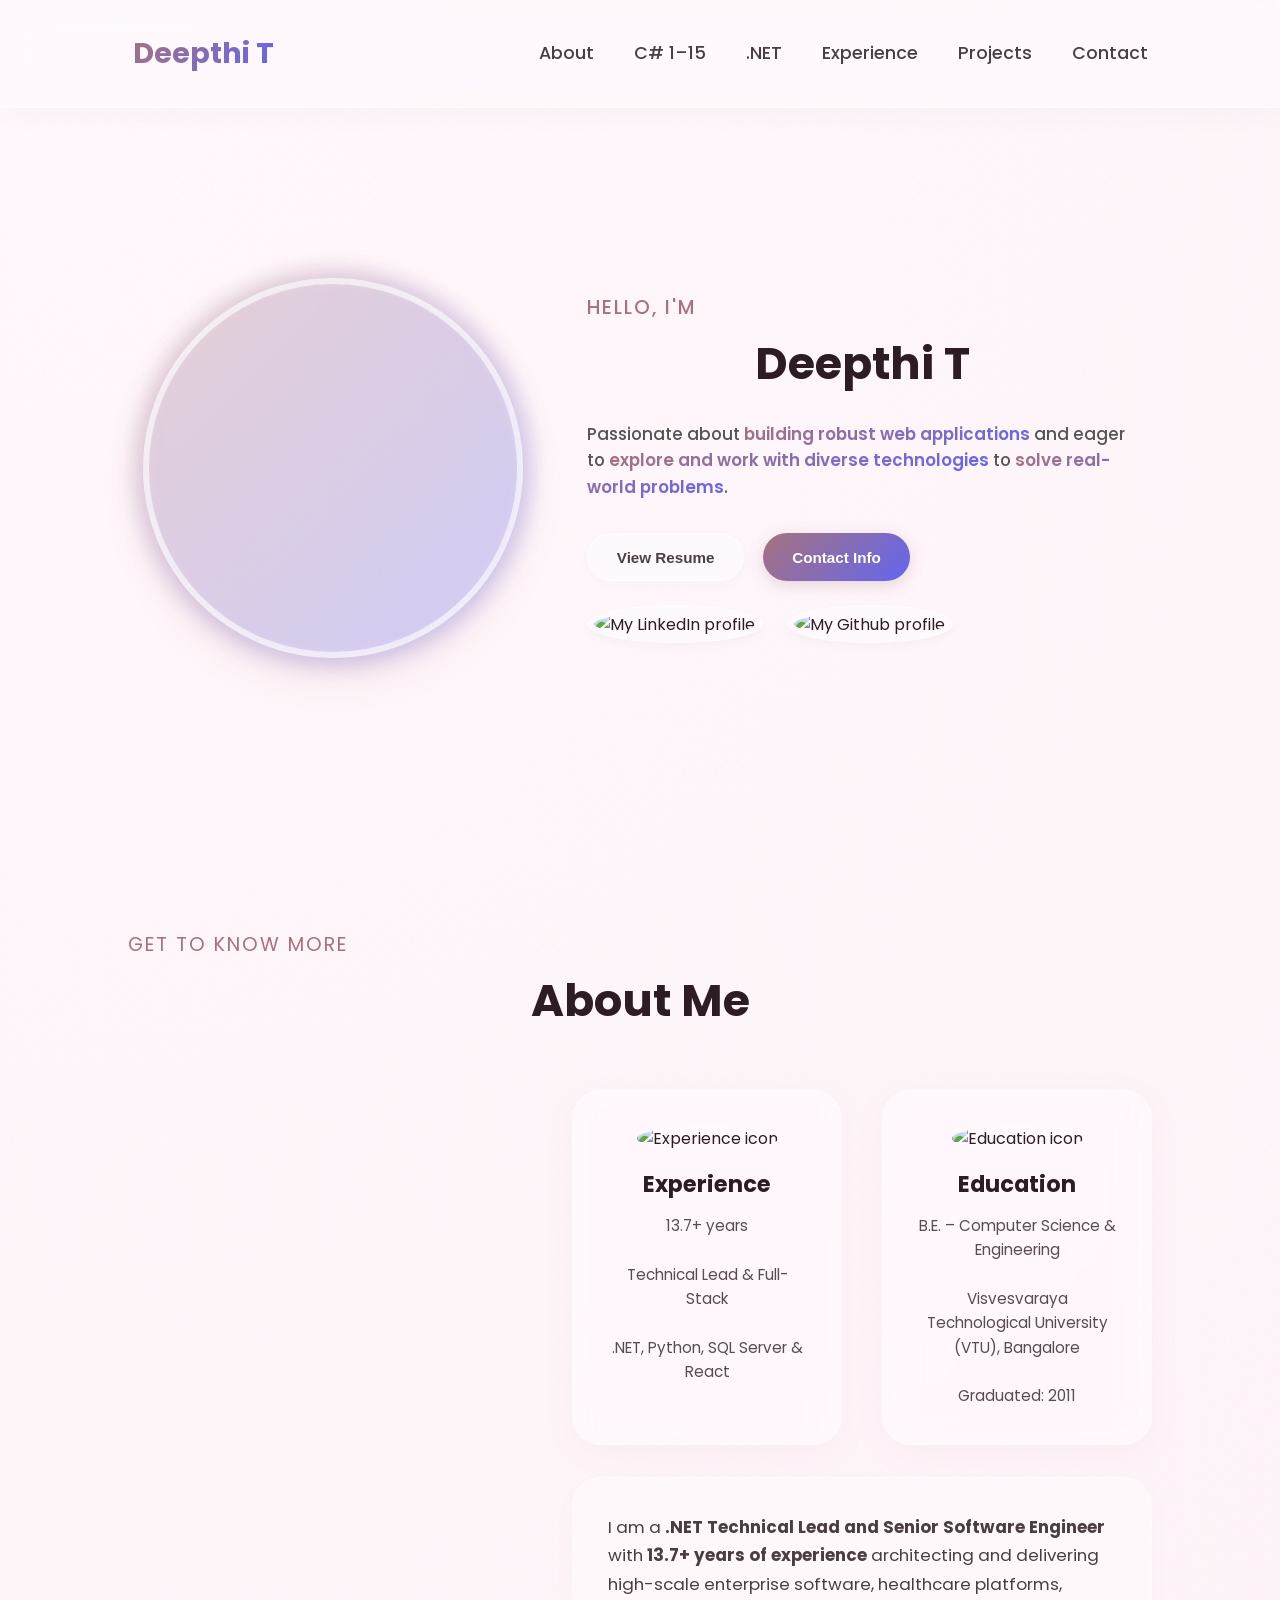
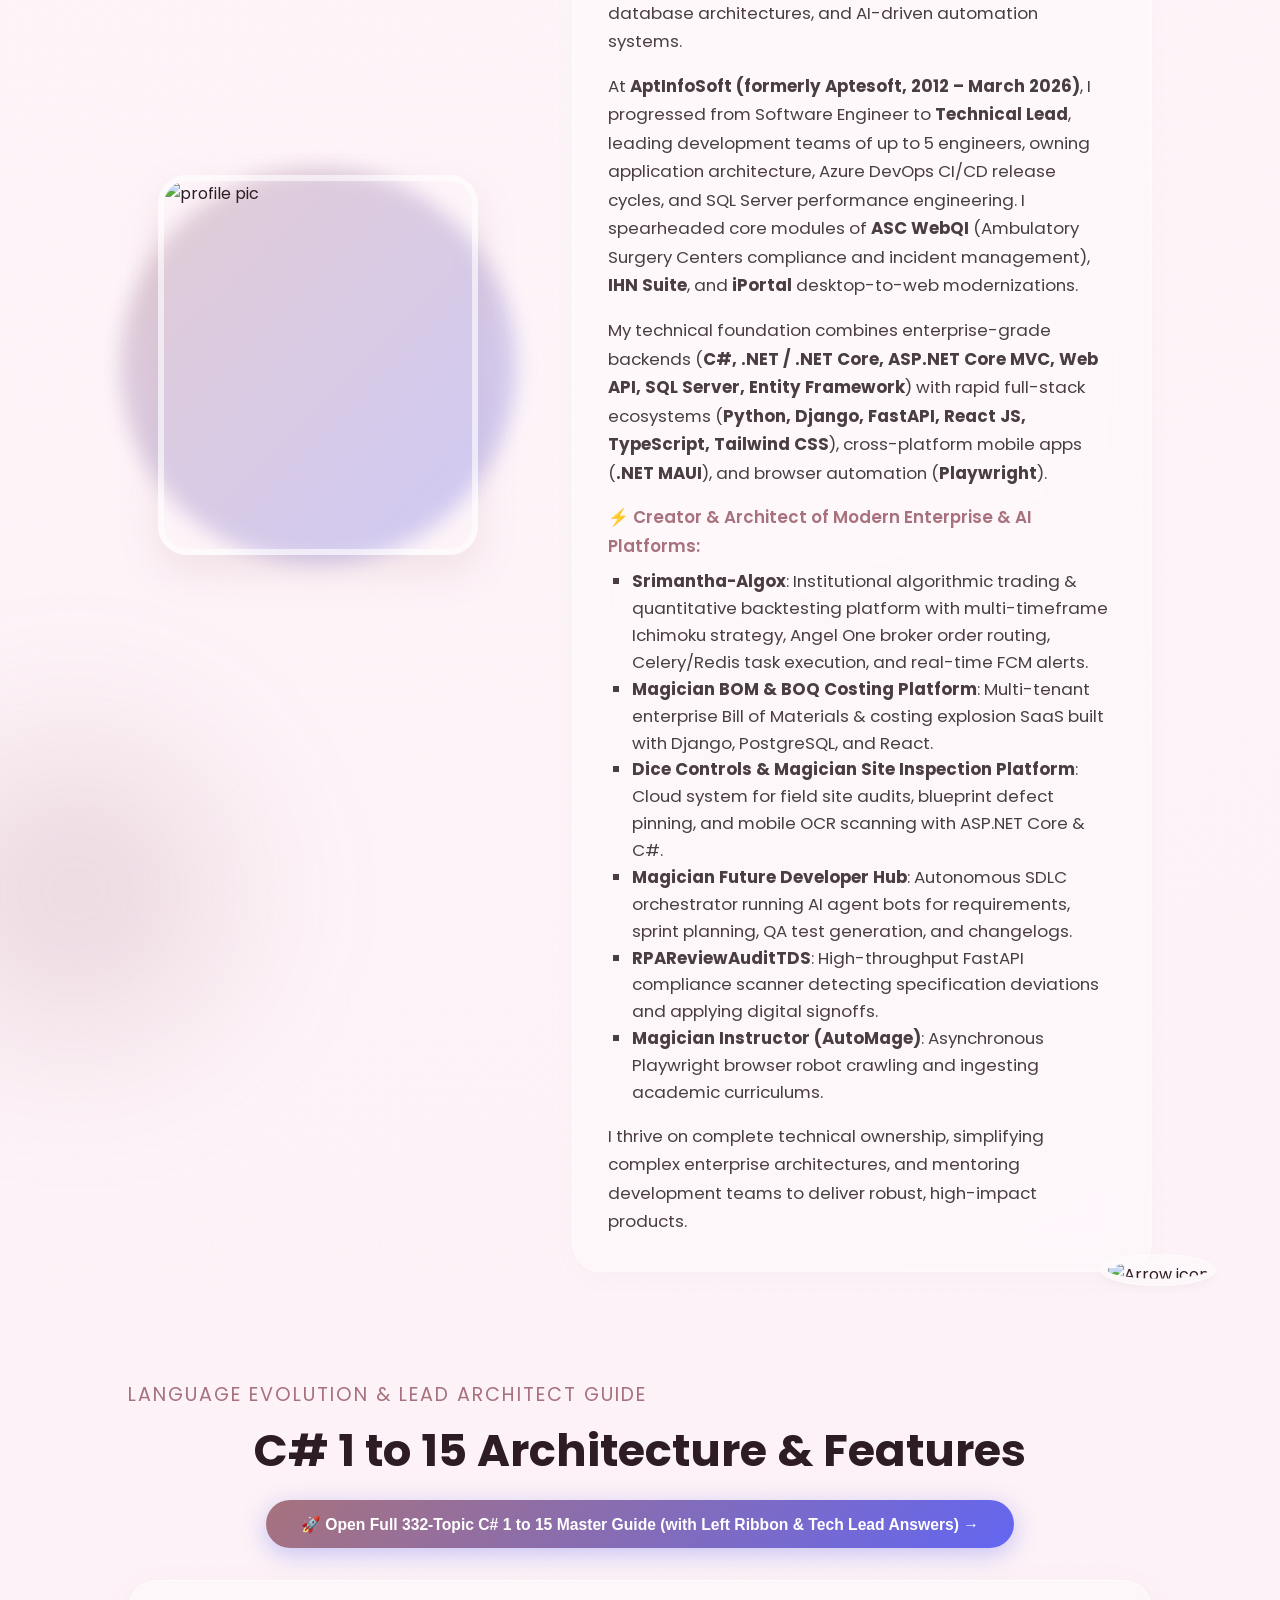
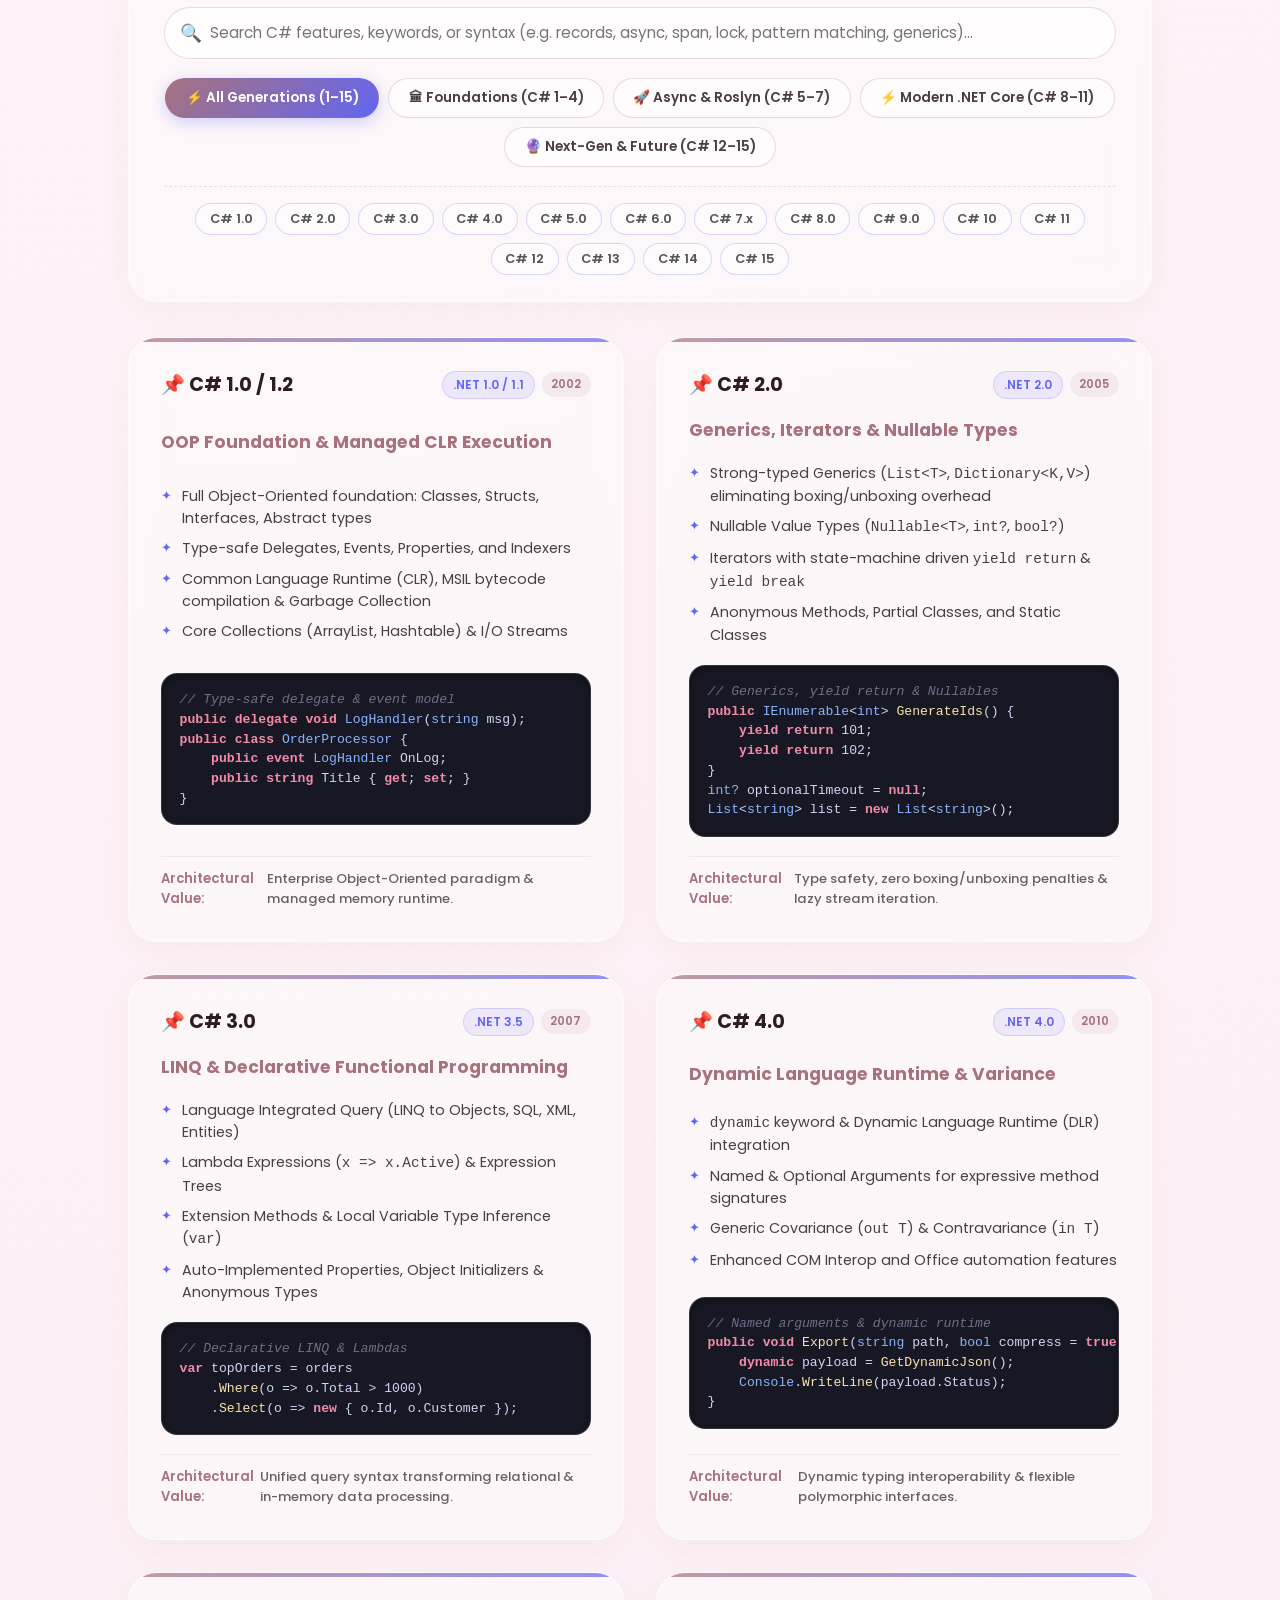
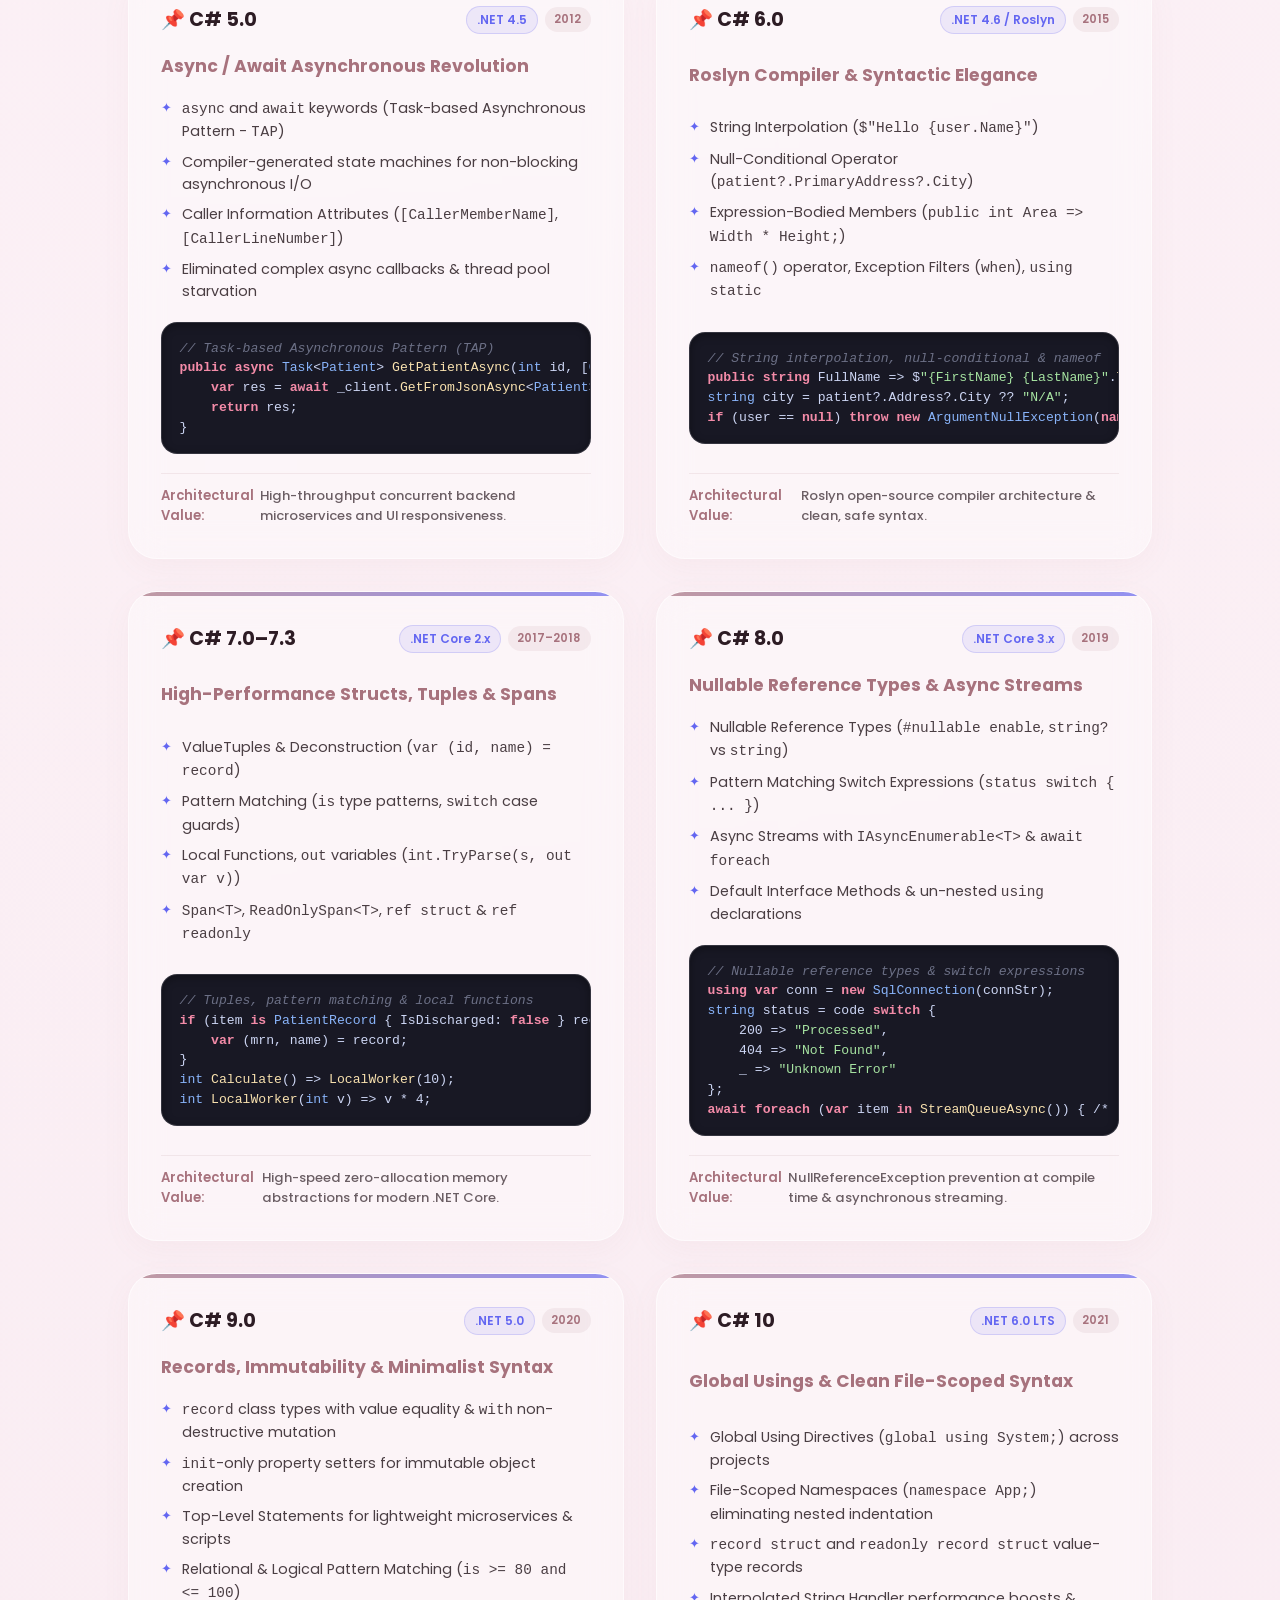
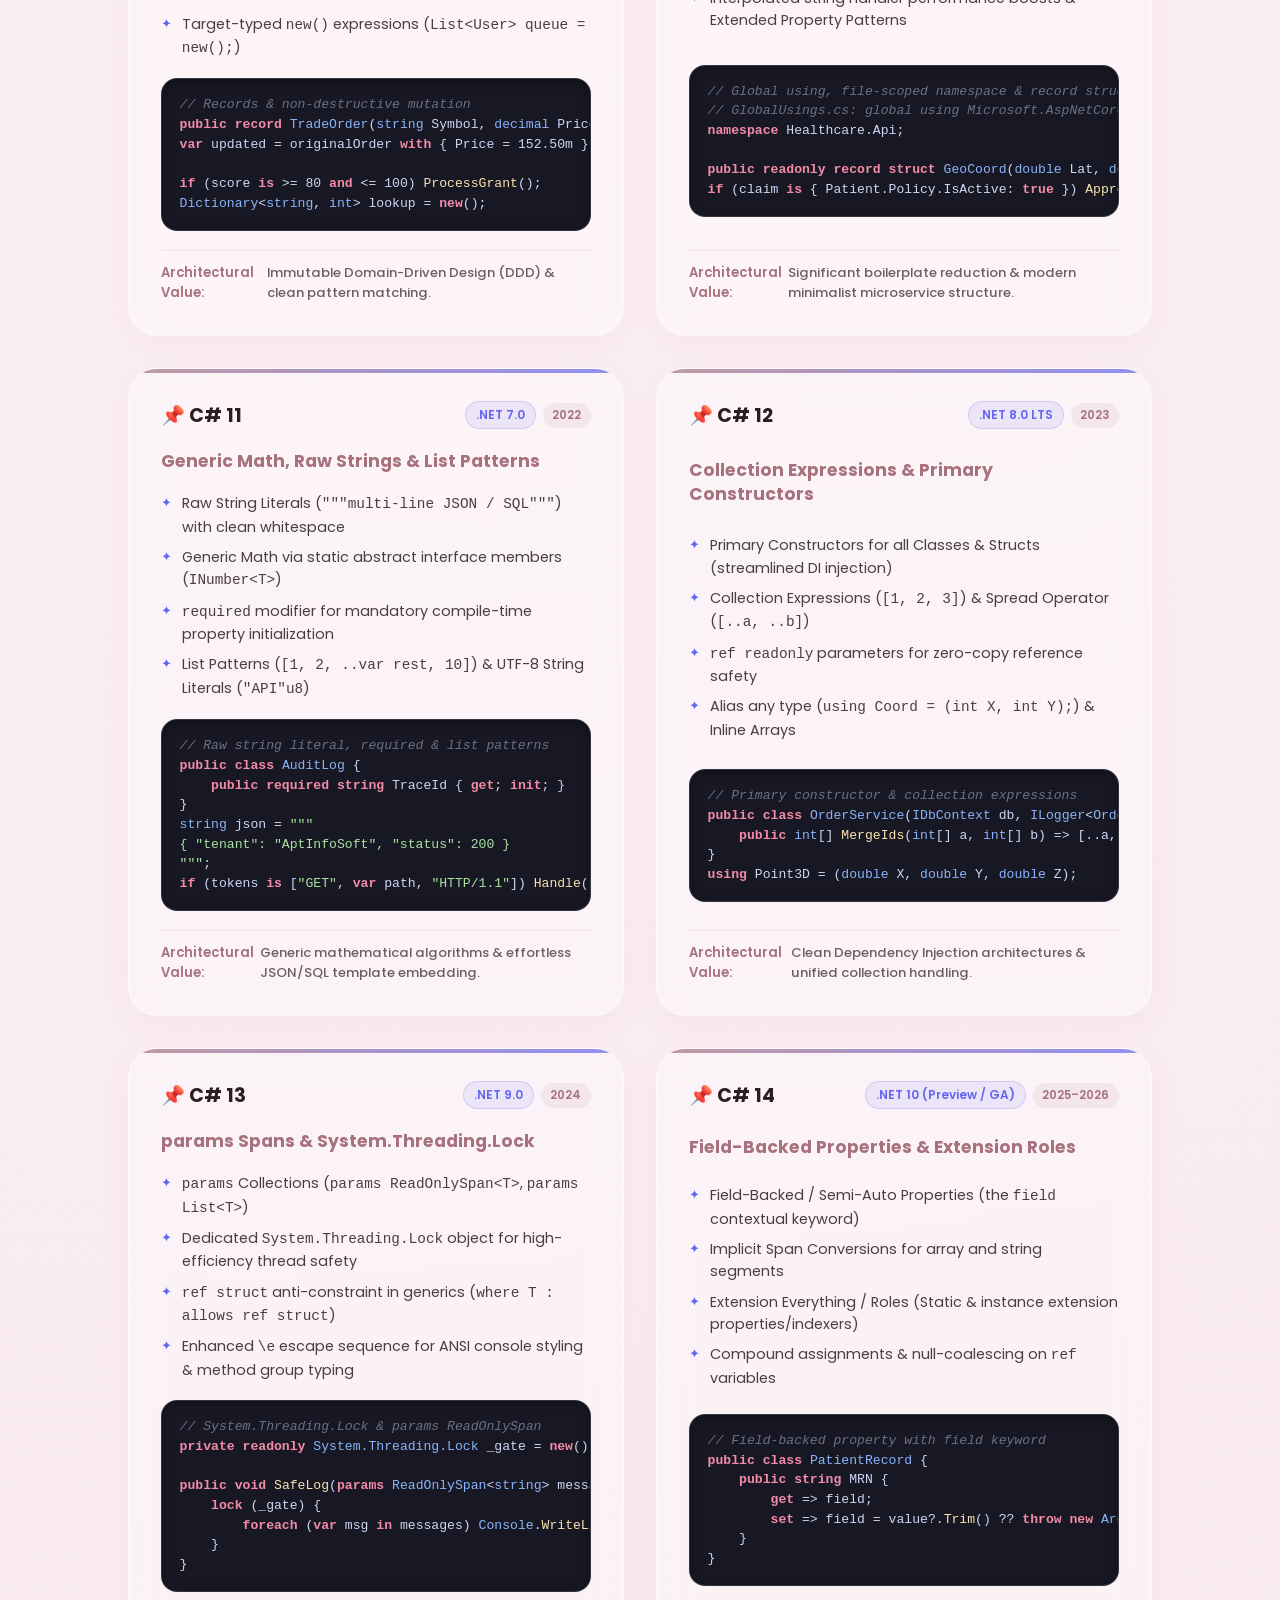
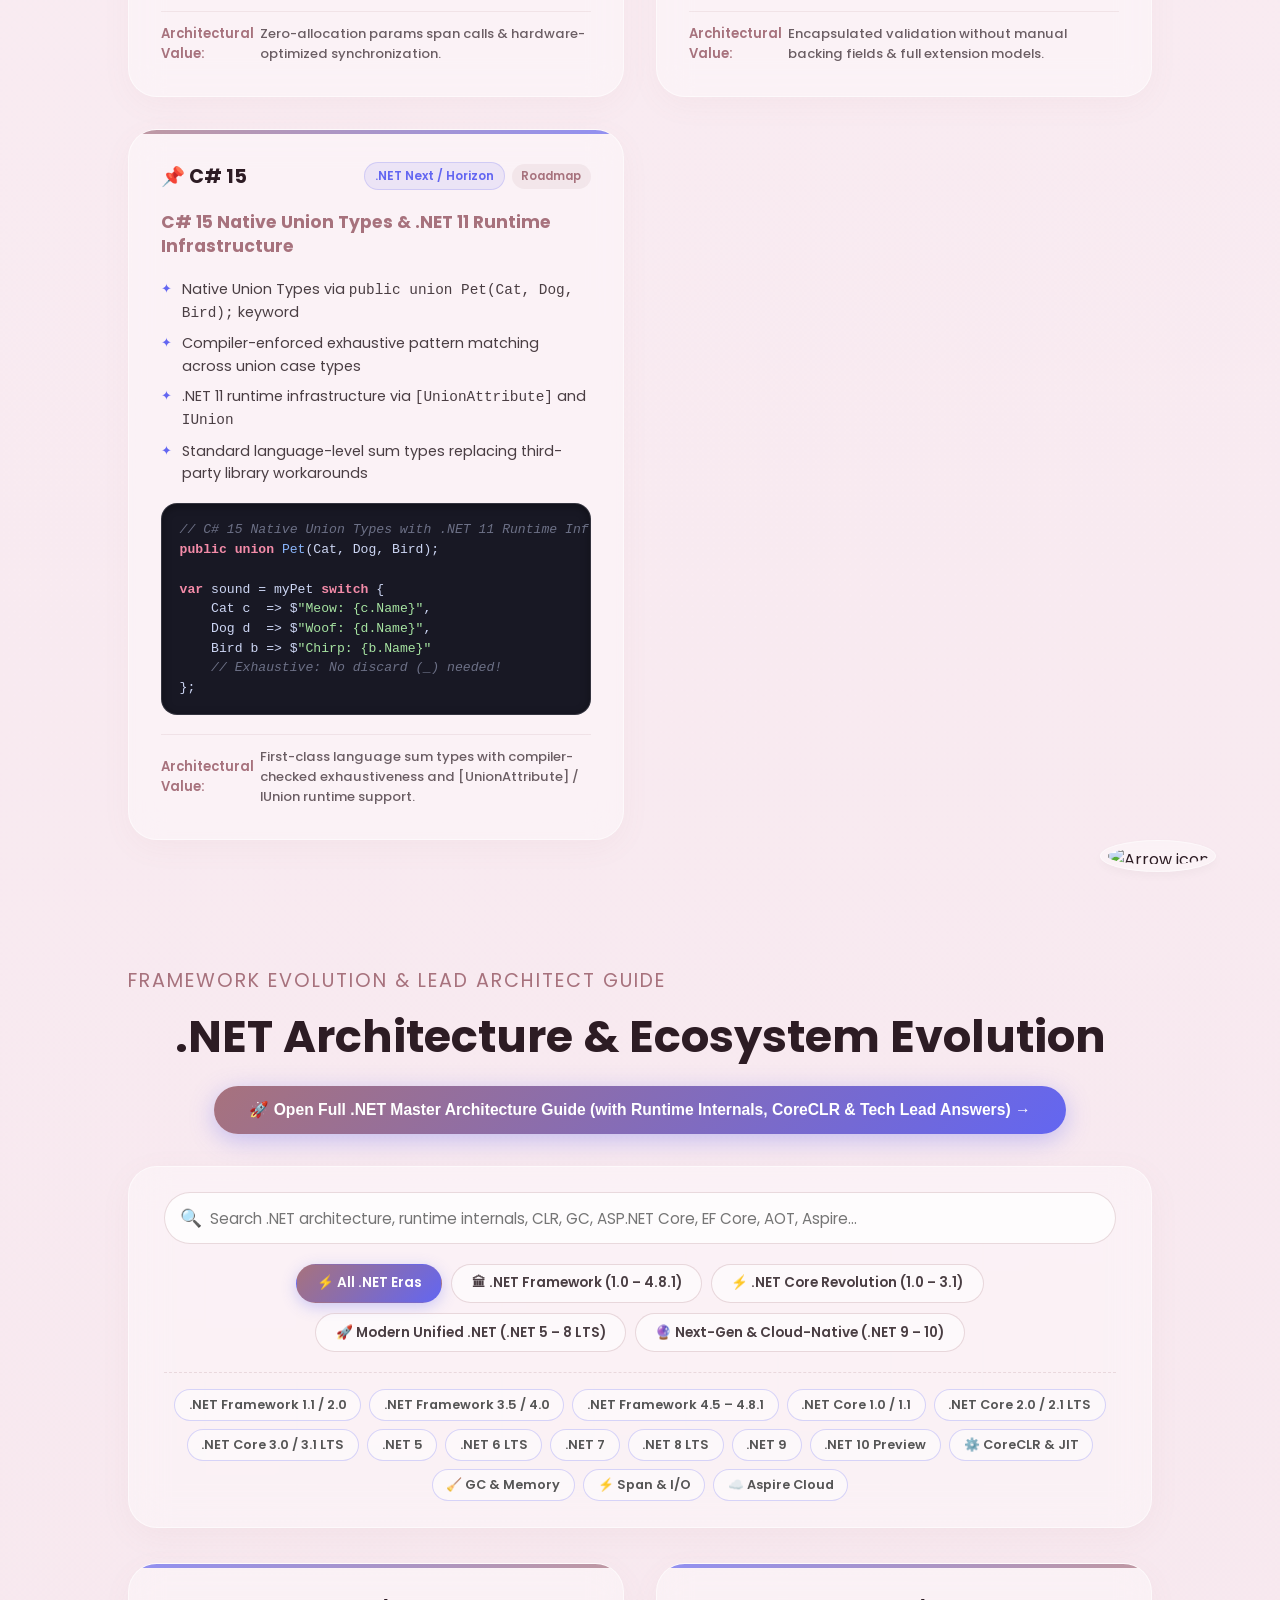
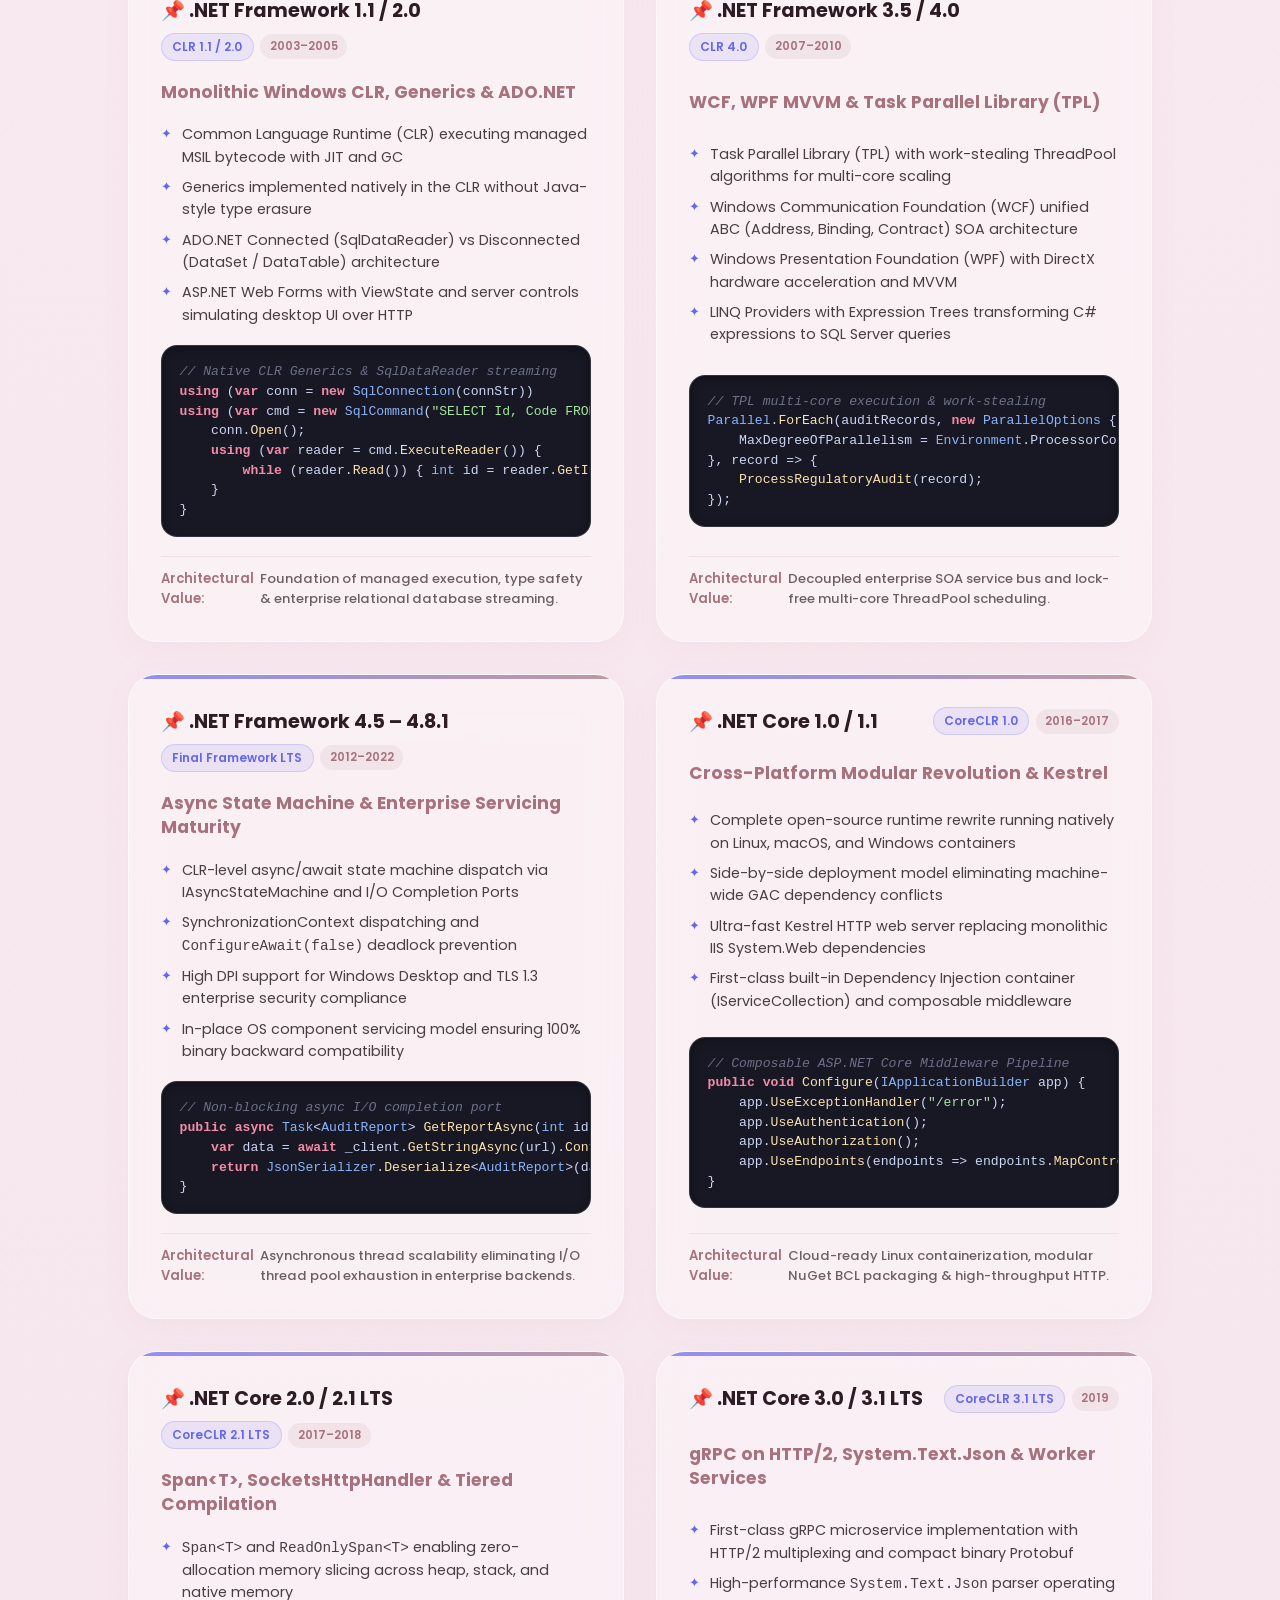
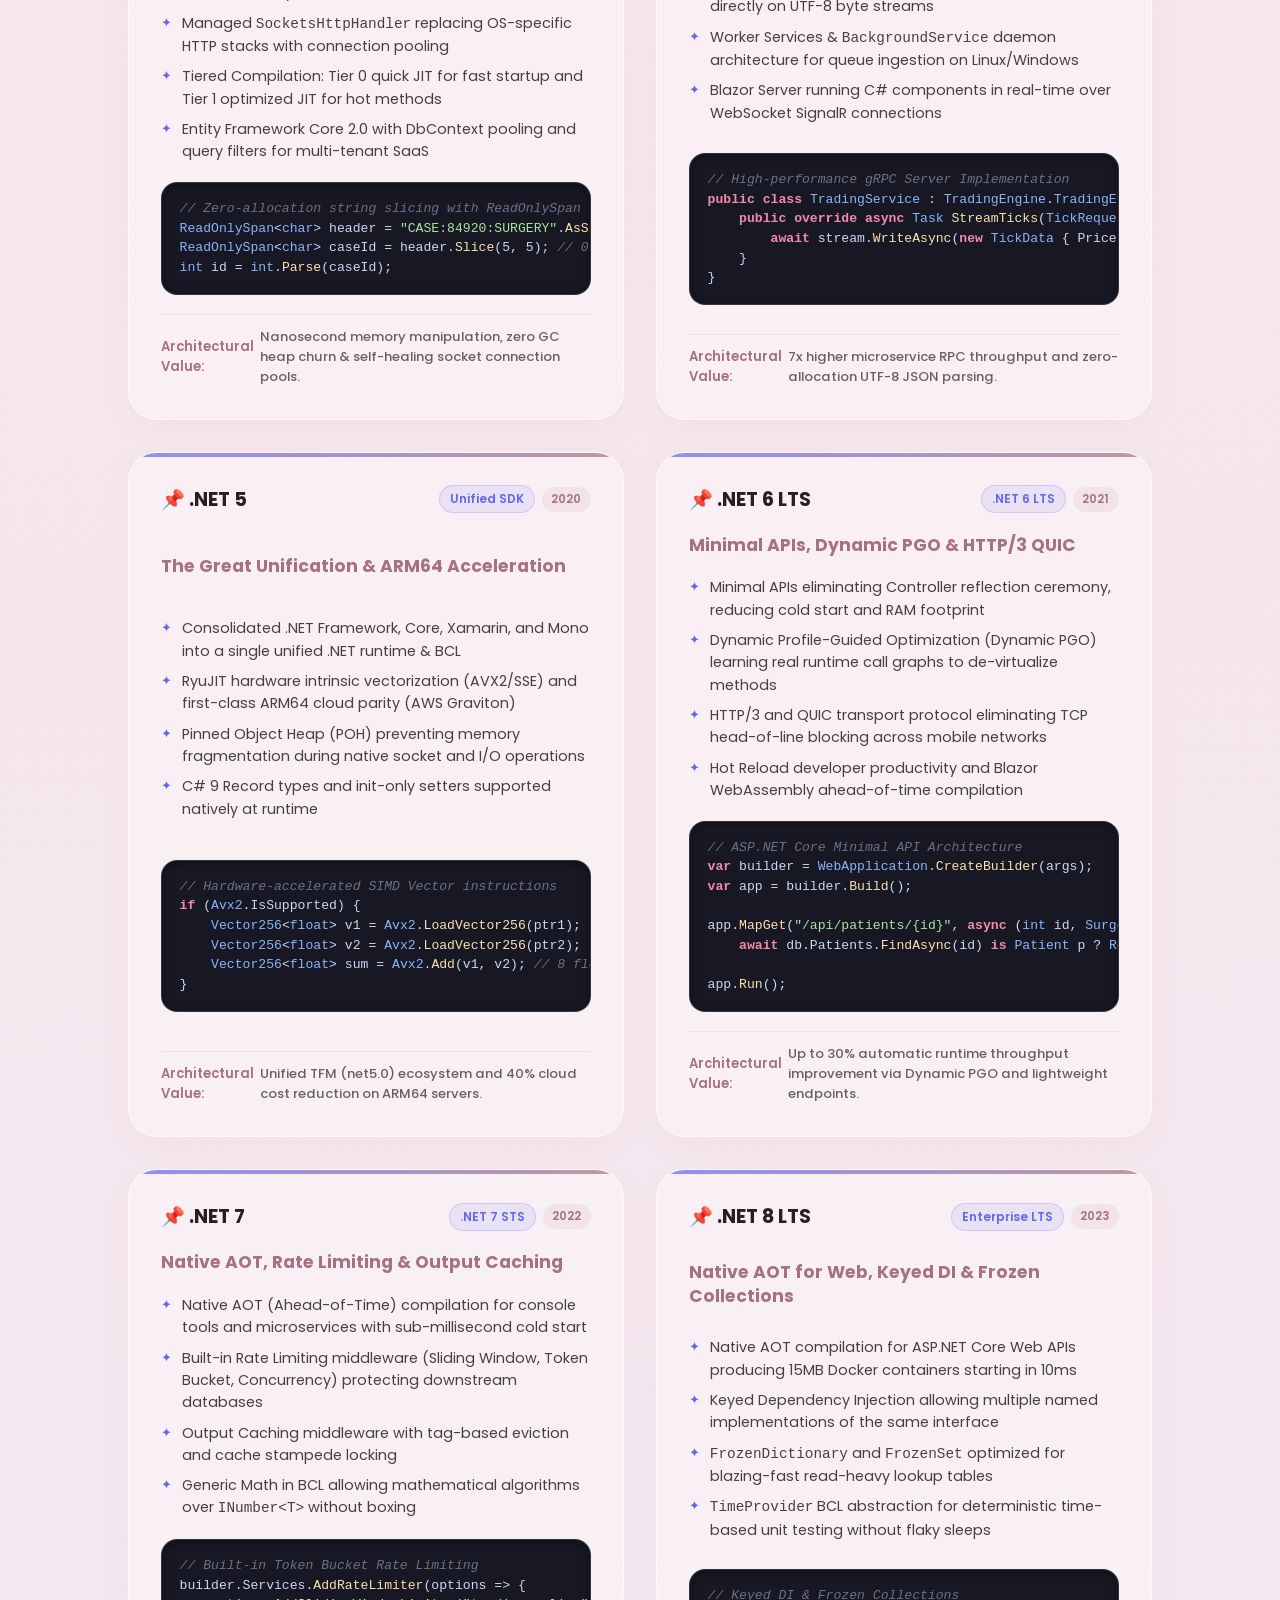
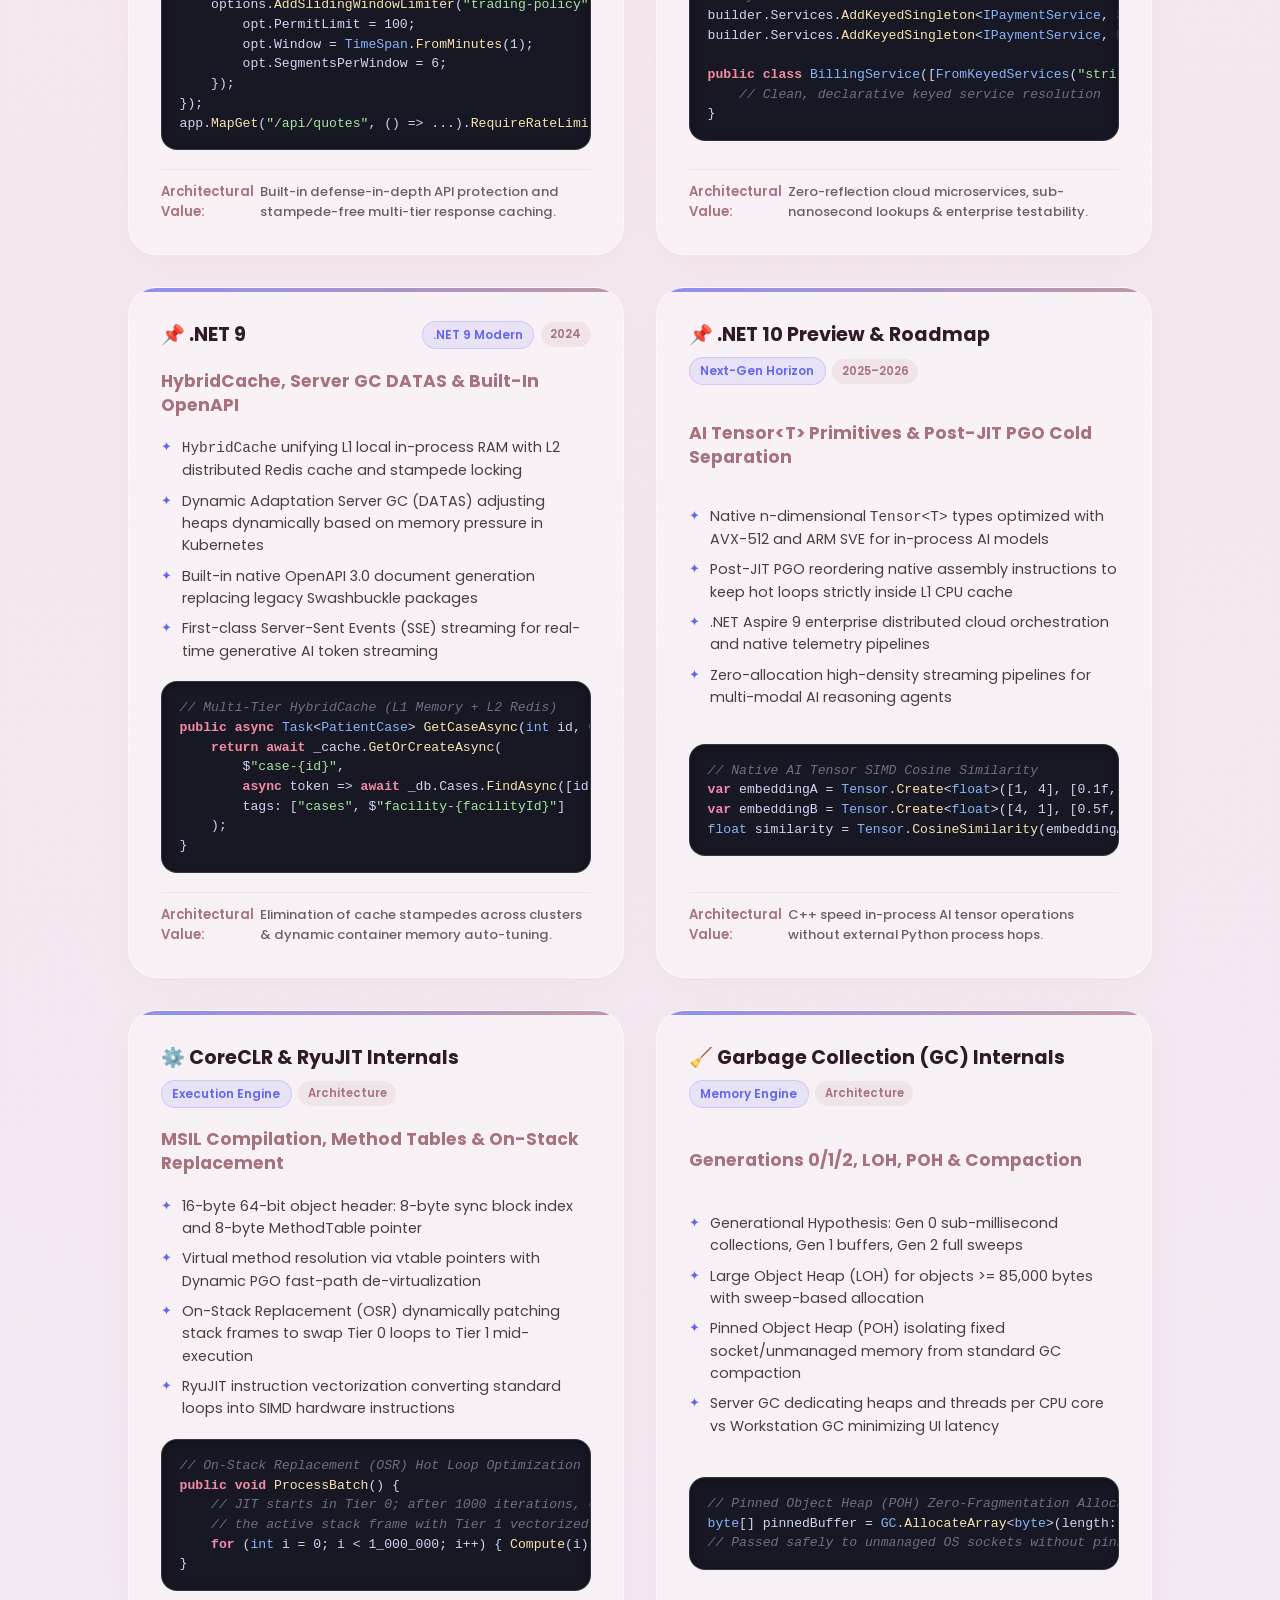
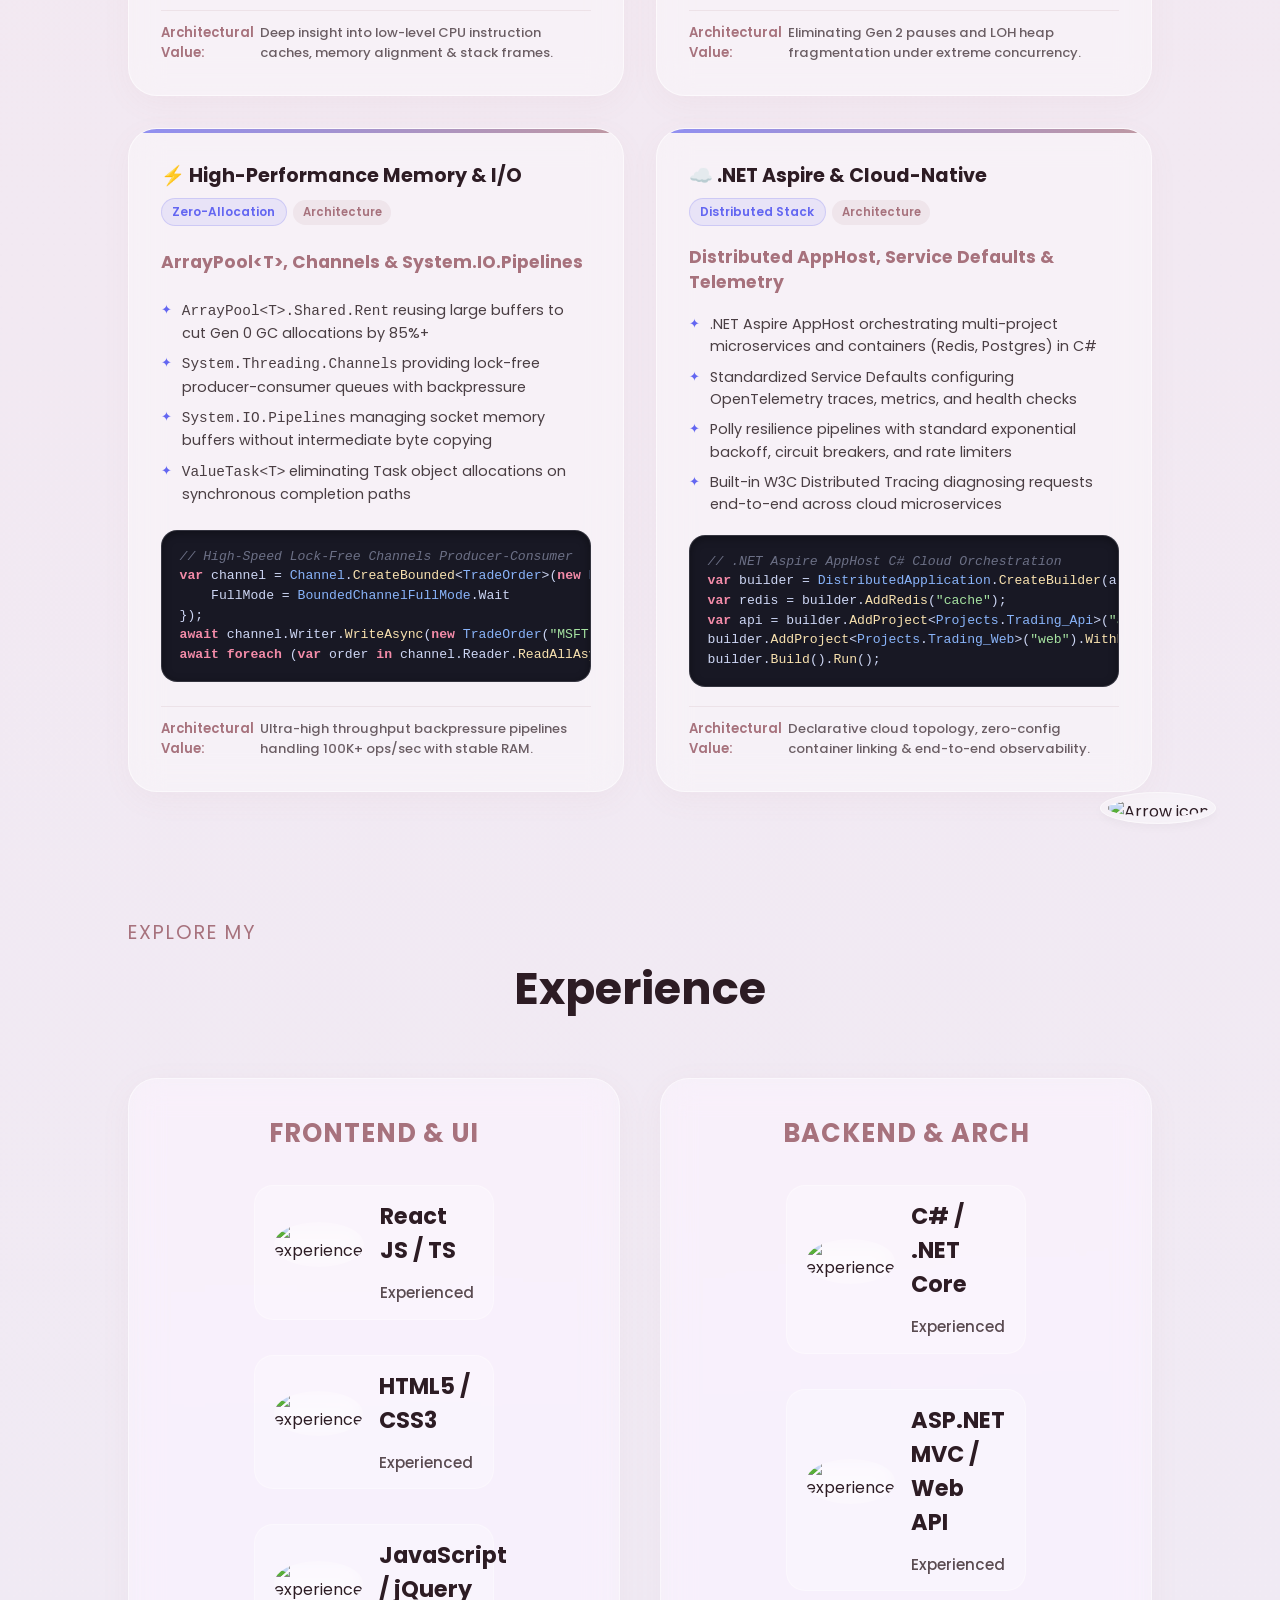
==== commit e92191ce: "Fix .NET 11 and C# 15 Union Types: clarify C# 15 language union vs .NET 11 UnionAttribute/IUnion run" ====
--- a/index.html
+++ b/index.html
@@ -533,23 +533,23 @@
                         <span class="csharp-year-badge">Roadmap</span>
                     </div>
                 </div>
-                <div class="csharp-card-title">Discriminated Unions & AI Hardware SIMD</div>
+                <div class="csharp-card-title">C# 15 Native Union Types & .NET 11 Runtime Infrastructure</div>
                 <ul class="csharp-feature-list">
-                    <li>Discriminated Unions / First-Class Sum Types (<code>enum class Result&lt;T&gt;</code>)</li>
-                    <li>Exhaustive Pattern Matching checked by compiler without reflection</li>
-                    <li>Zero-Overhead Hardware SIMD & Tensor primitives for on-device AI pipelines</li>
-                    <li>Native AOT code emission & ultra-low latency memory architectures</li>
-                </ul>
-                <div class="csharp-code-box"><code><span class="csharp-highlight-comment">// Discriminated Unions (Sum Types)</span>
-<span class="csharp-highlight-kw">public enum class</span> <span class="csharp-highlight-type">OperationResult</span>&lt;<span class="csharp-highlight-type">T</span>&gt; {
-    Success(<span class="csharp-highlight-type">T</span> Value),
-    Failure(<span class="csharp-highlight-type">string</span> Reason, <span class="csharp-highlight-type">int</span> ErrorCode)
-}
-<span class="csharp-highlight-kw">var</span> status = result <span class="csharp-highlight-kw">switch</span> {
-    OperationResult.Success(<span class="csharp-highlight-kw">var</span> val) =&gt; $<span class="csharp-highlight-str">"Success: {val}"</span>,
-    OperationResult.Failure(<span class="csharp-highlight-kw">var</span> err, _) =&gt; $<span class="csharp-highlight-str">"Failed: {err}"</span>
+                    <li>Native Union Types via <code>public union Pet(Cat, Dog, Bird);</code> keyword</li>
+                    <li>Compiler-enforced exhaustive pattern matching across union case types</li>
+                    <li>.NET 11 runtime infrastructure via <code>[UnionAttribute]</code> and <code>IUnion</code></li>
+                    <li>Standard language-level sum types replacing third-party library workarounds</li>
+                </ul>
+                <div class="csharp-code-box"><code><span class="csharp-highlight-comment">// C# 15 Native Union Types with .NET 11 Runtime Infrastructure</span>
+<span class="csharp-highlight-kw">public union</span> <span class="csharp-highlight-type">Pet</span>(Cat, Dog, Bird);
+
+<span class="csharp-highlight-kw">var</span> sound = myPet <span class="csharp-highlight-kw">switch</span> {
+    Cat c  =&gt; $<span class="csharp-highlight-str">"Meow: {c.Name}"</span>,
+    Dog d  =&gt; $<span class="csharp-highlight-str">"Woof: {d.Name}"</span>,
+    Bird b =&gt; $<span class="csharp-highlight-str">"Chirp: {b.Name}"</span>
+    <span class="csharp-highlight-comment">// Exhaustive: No discard (_) needed!</span>
 };</code></div>
-                <div class="csharp-card-footer"><span>Architectural Value:</span> Type-safe algebraic sum types & high-density AI acceleration pipelines.</div>
+                <div class="csharp-card-footer"><span>Architectural Value:</span> First-class language sum types with compiler-checked exhaustiveness and [UnionAttribute] / IUnion runtime support.</div>
             </div>
 
         </div>
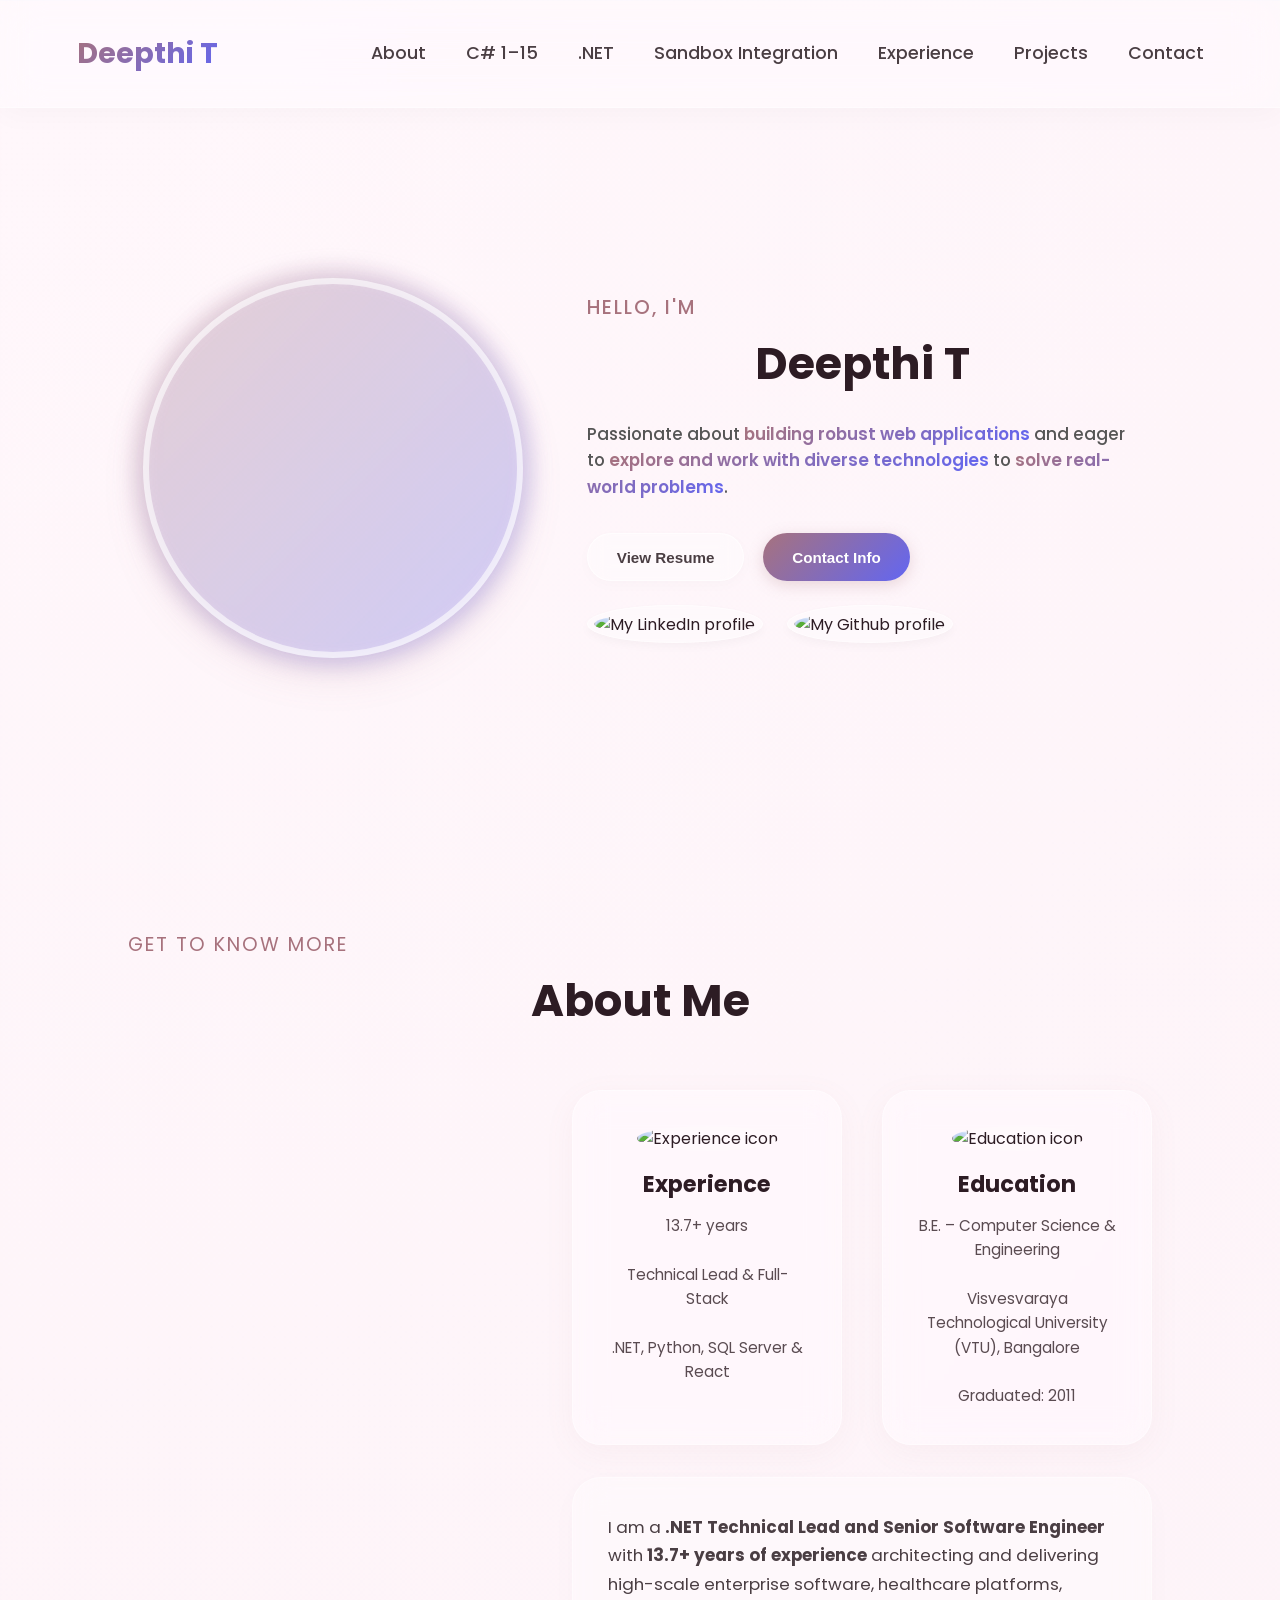
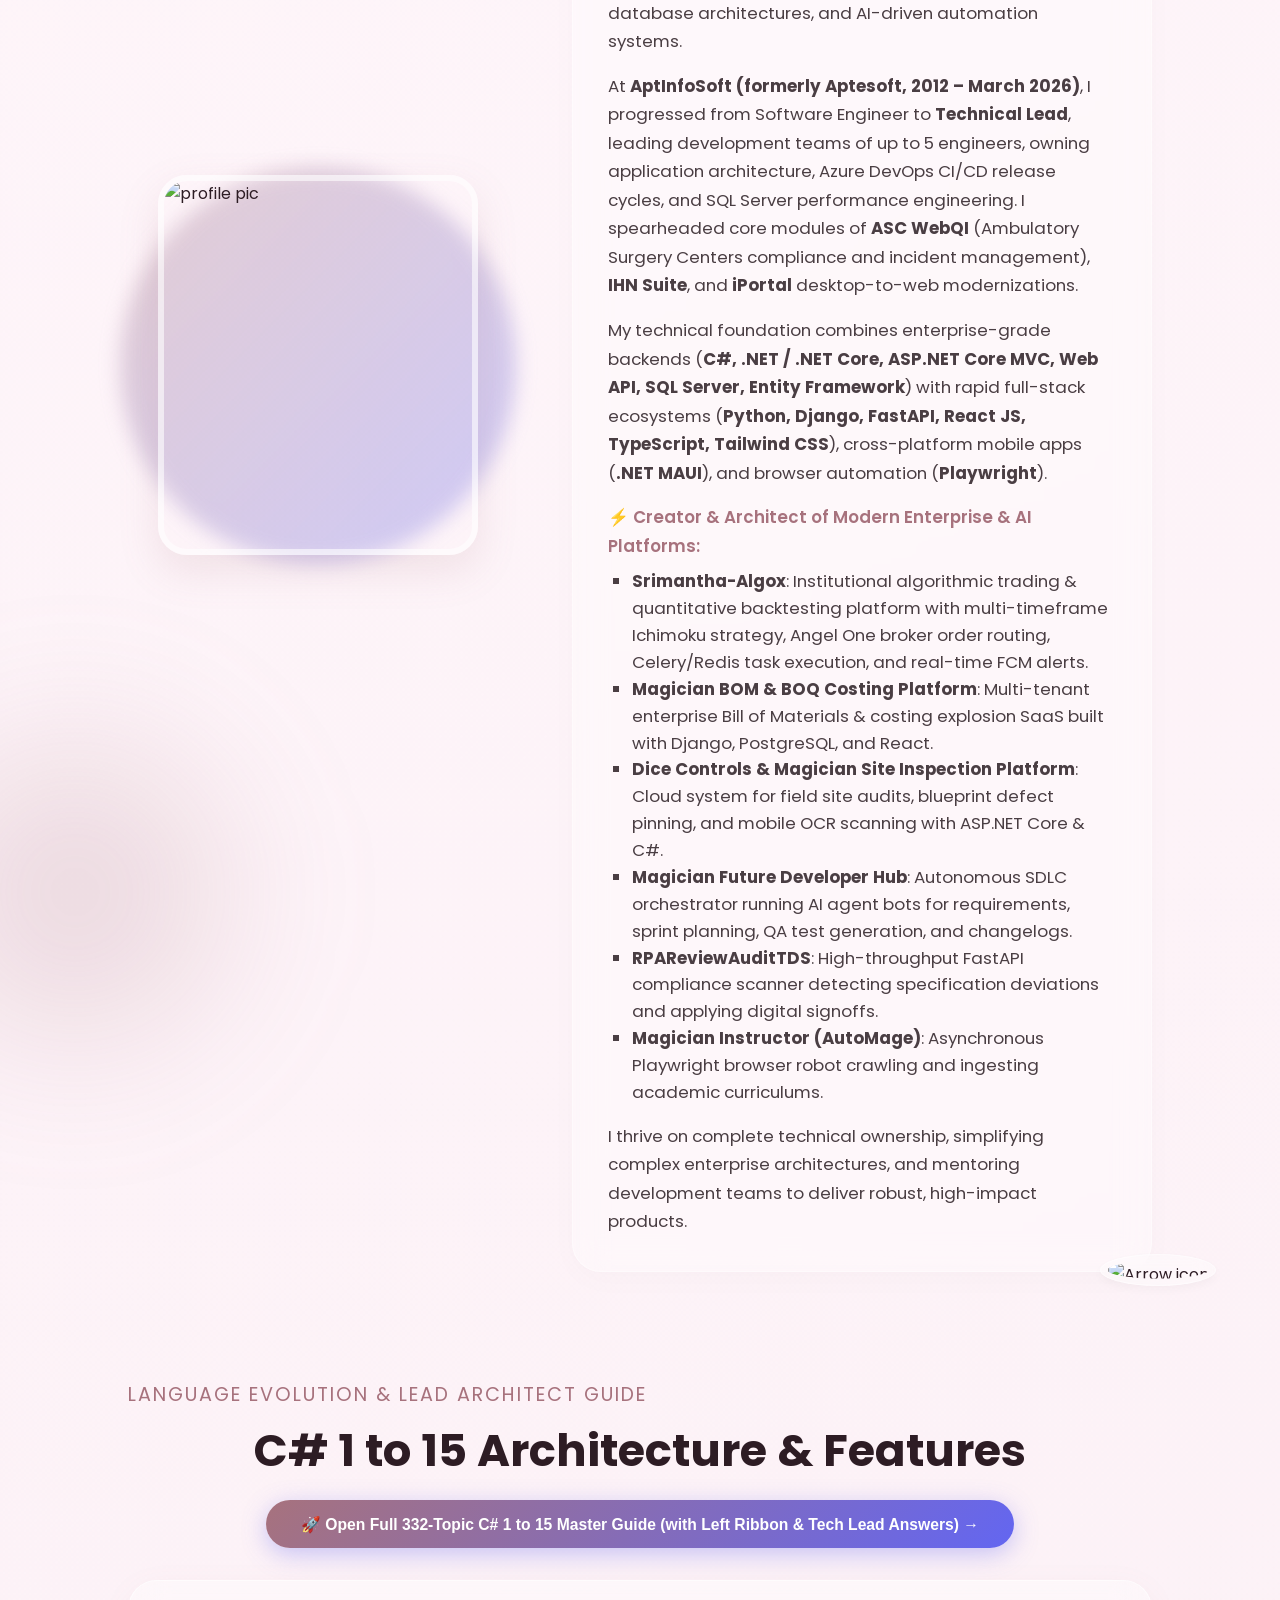
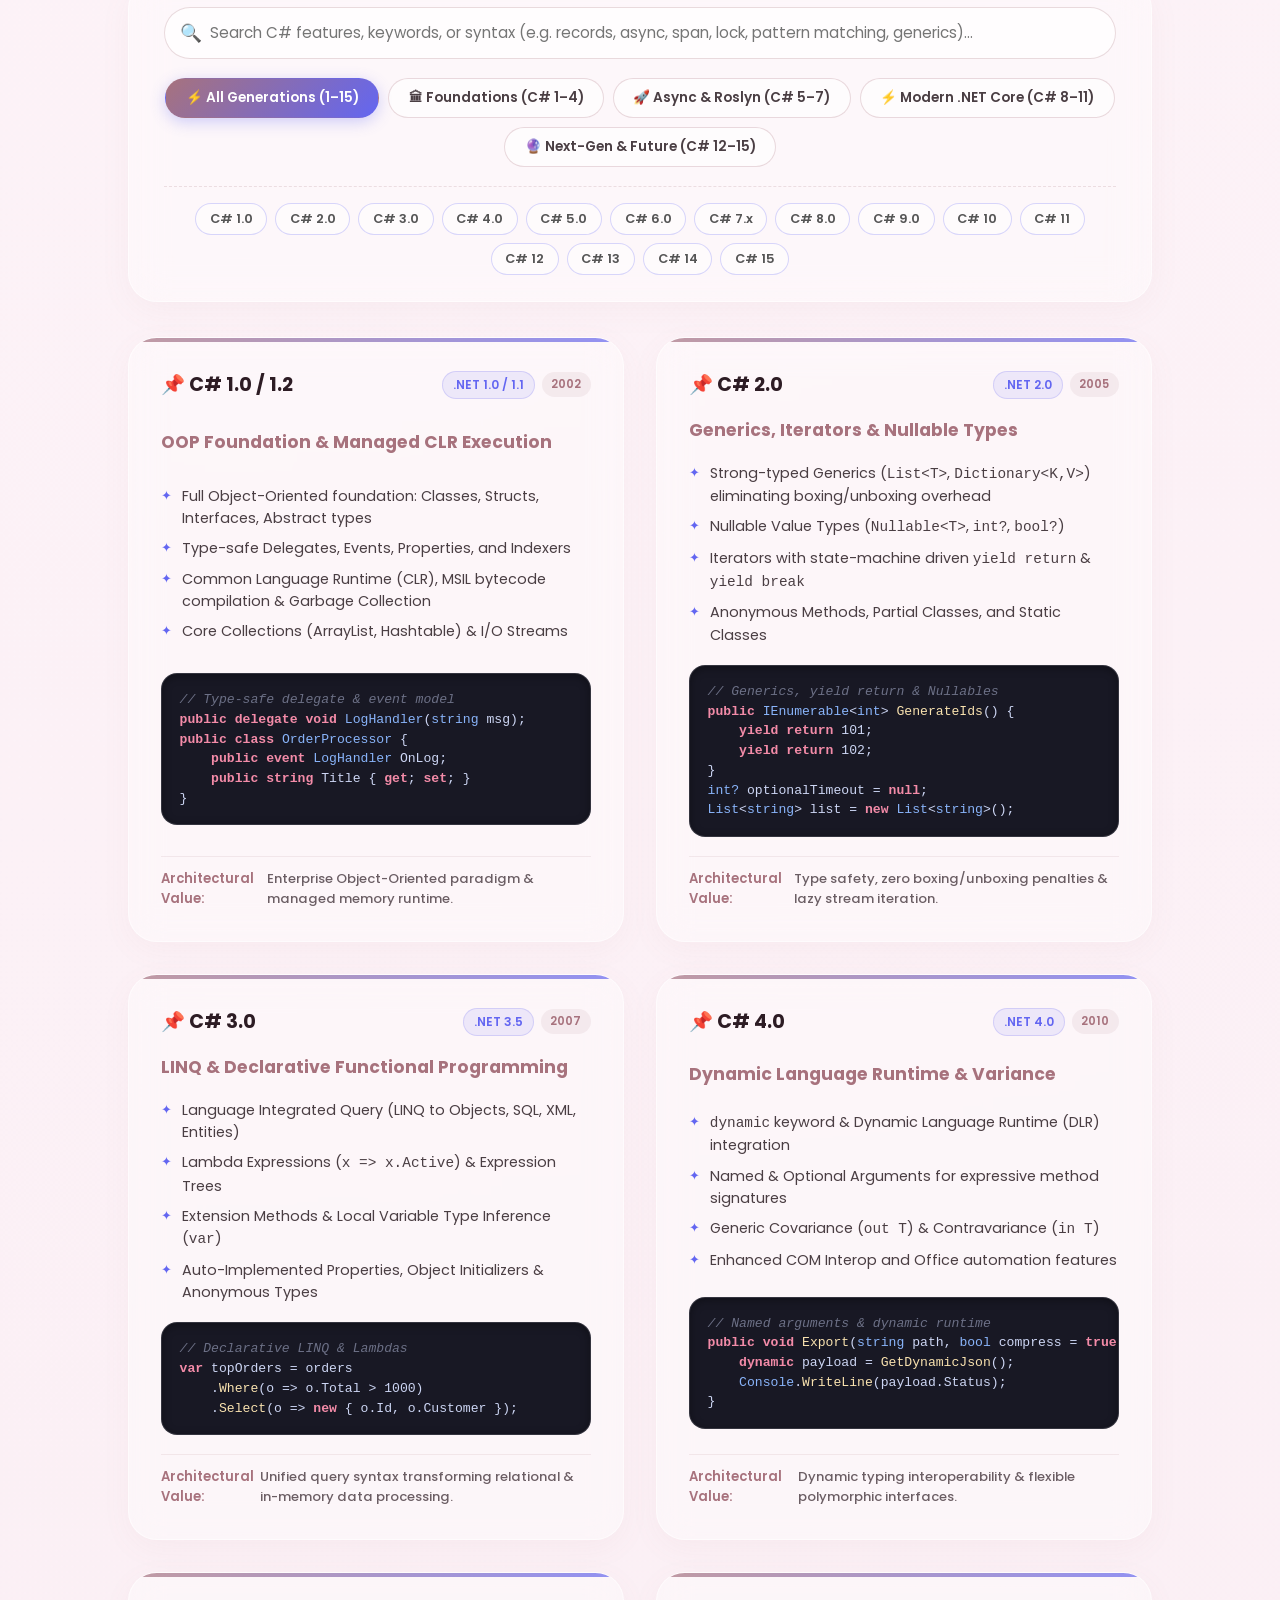
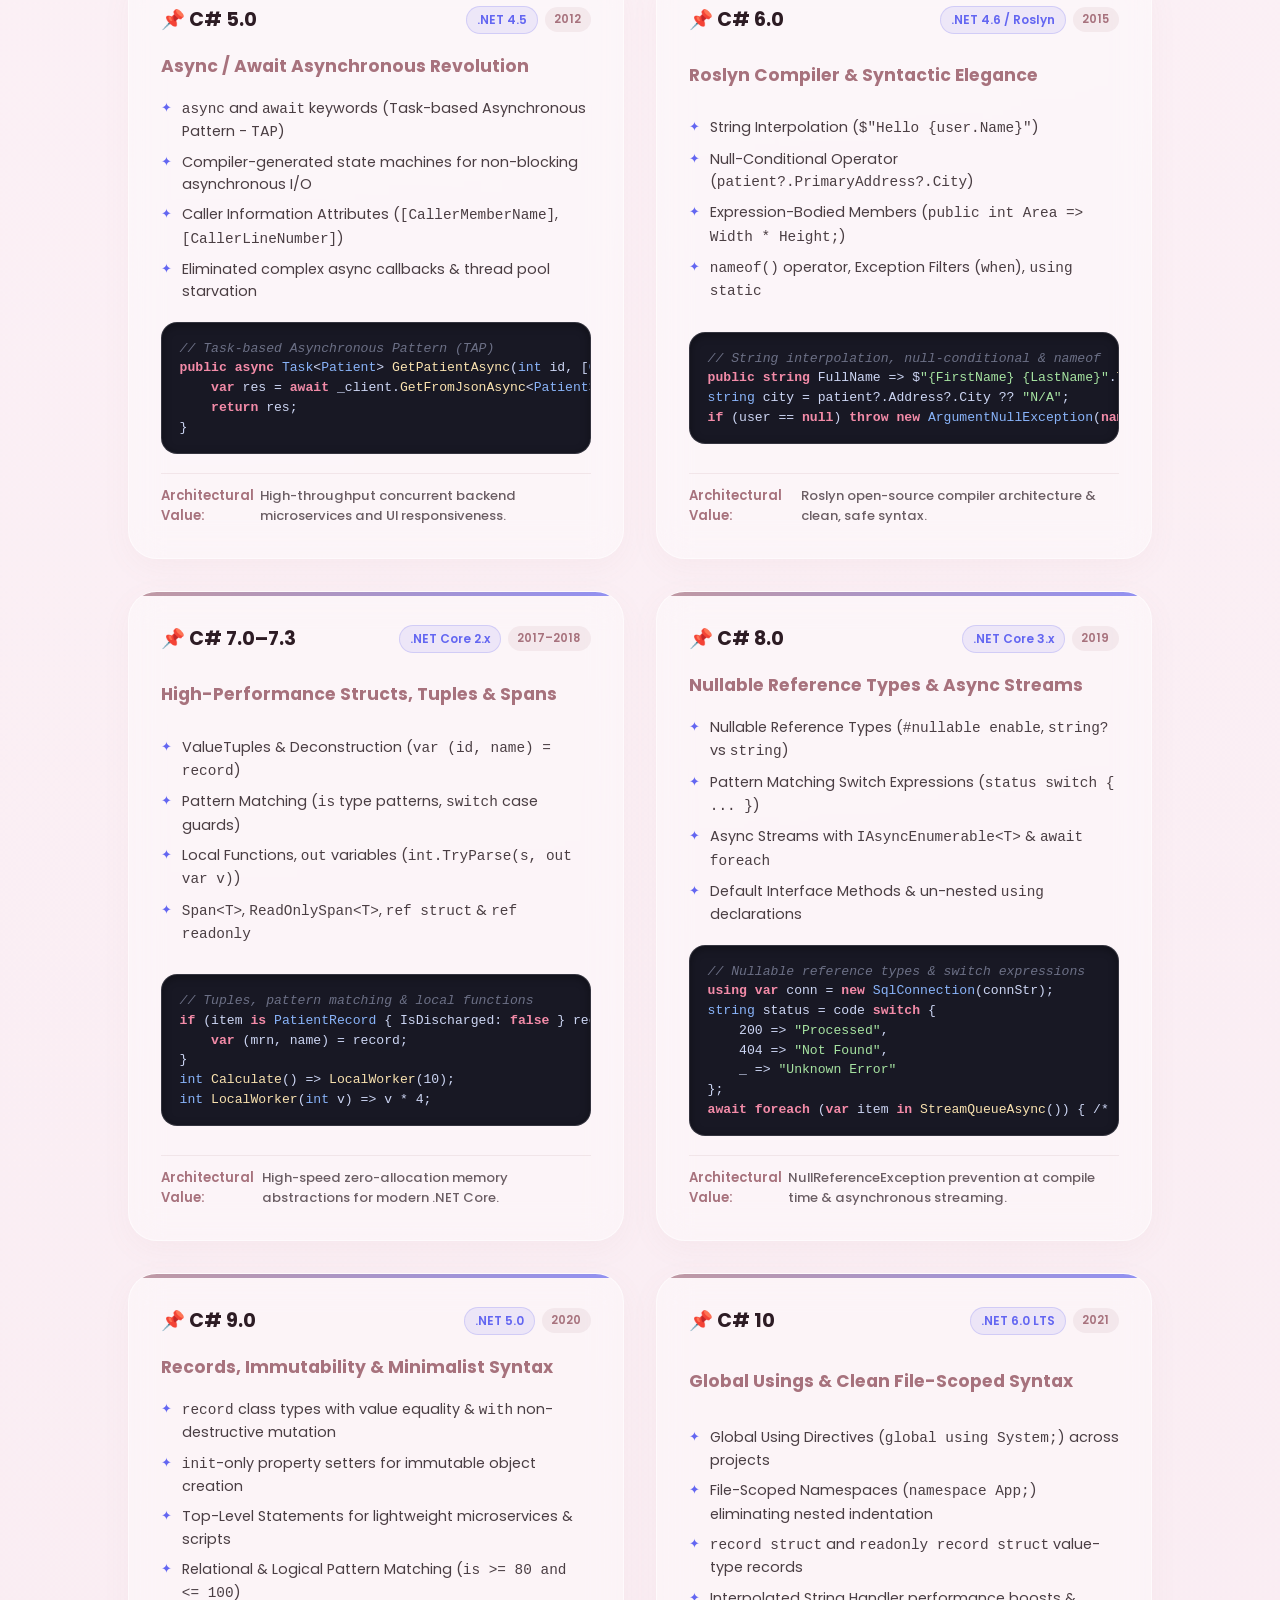
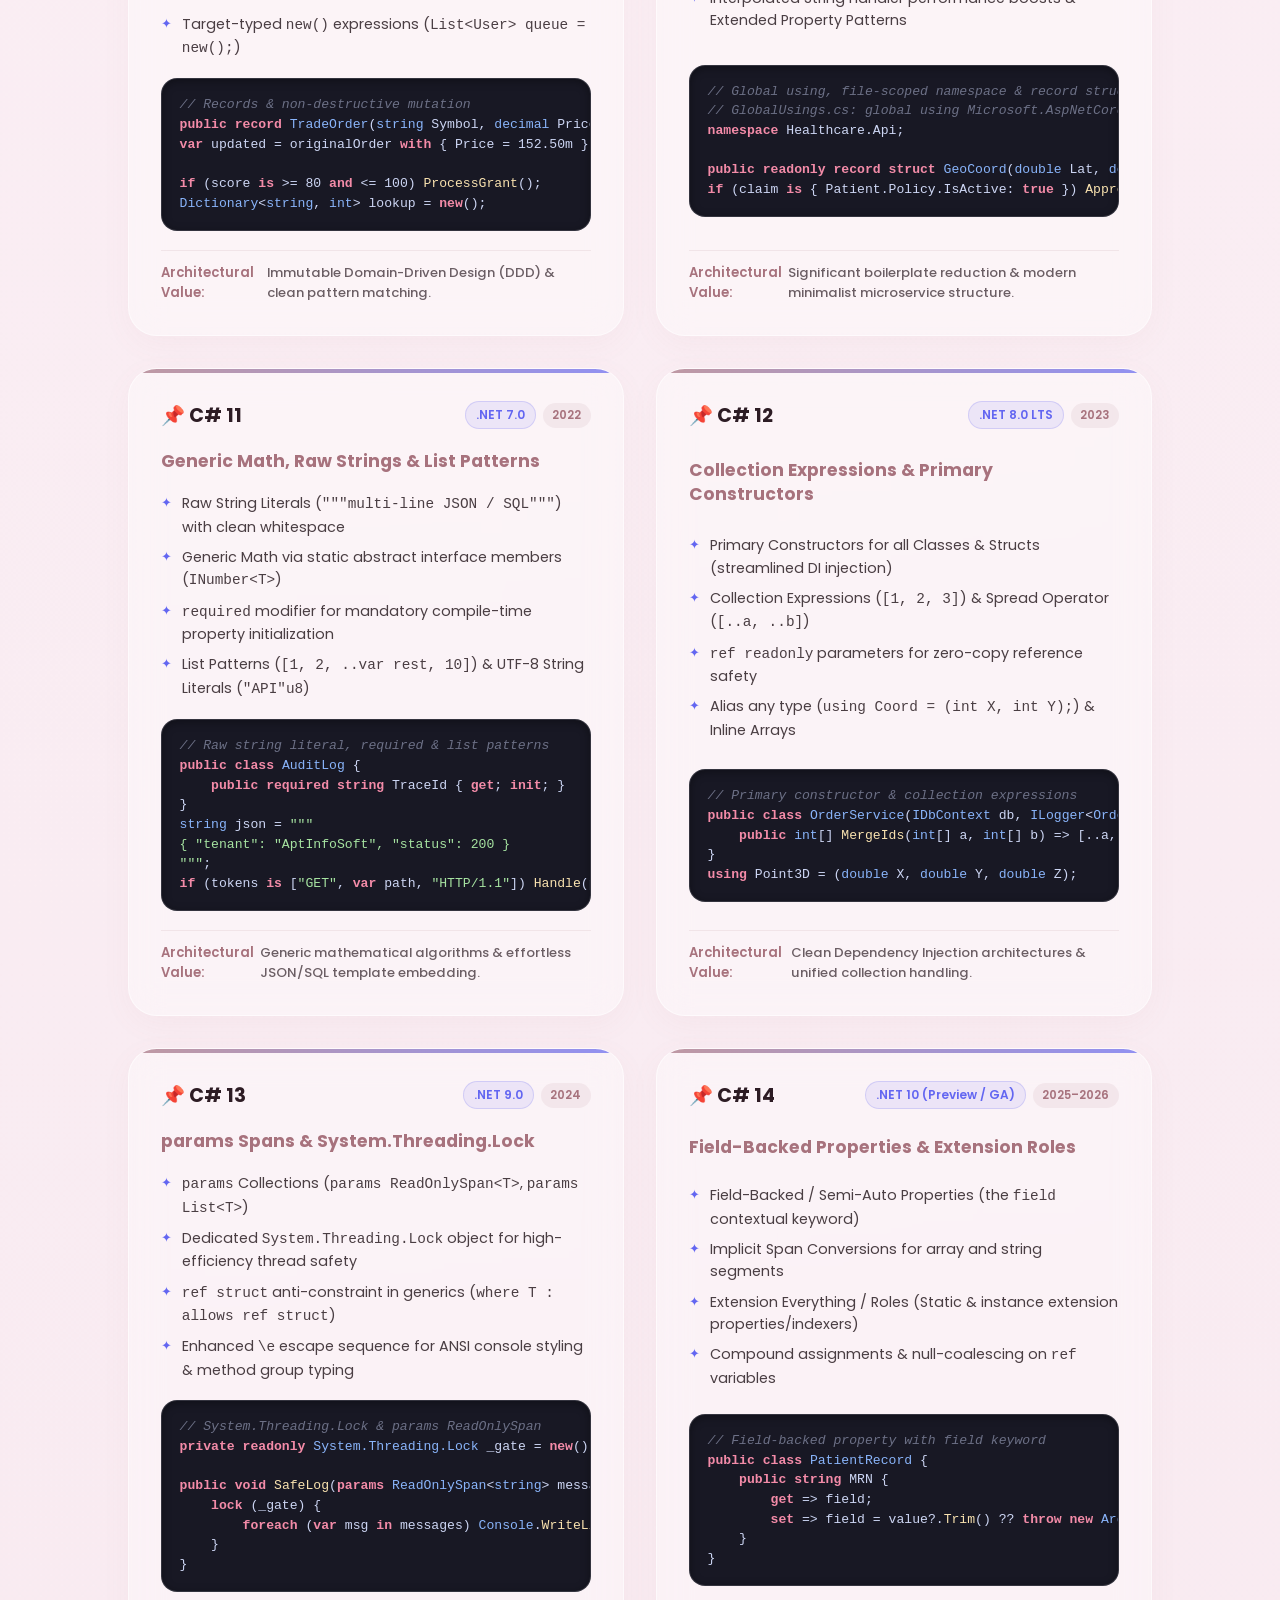
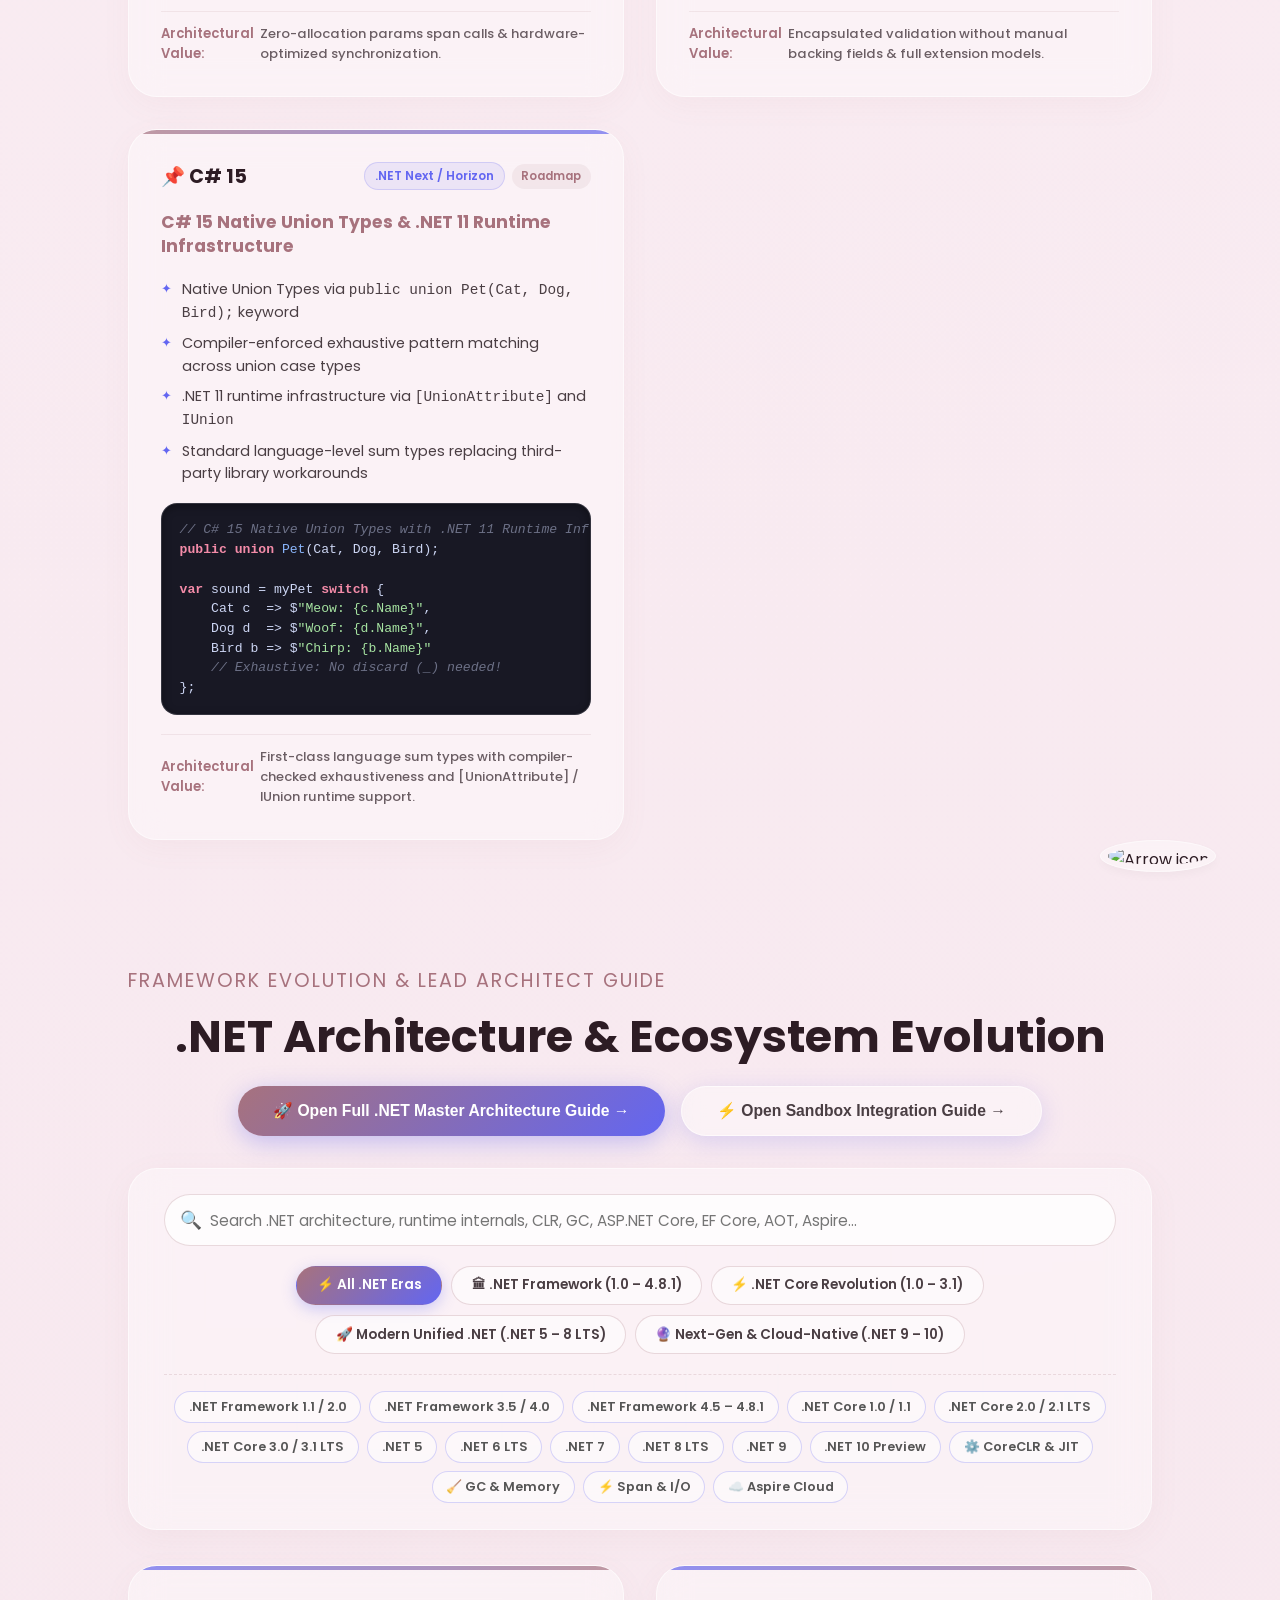
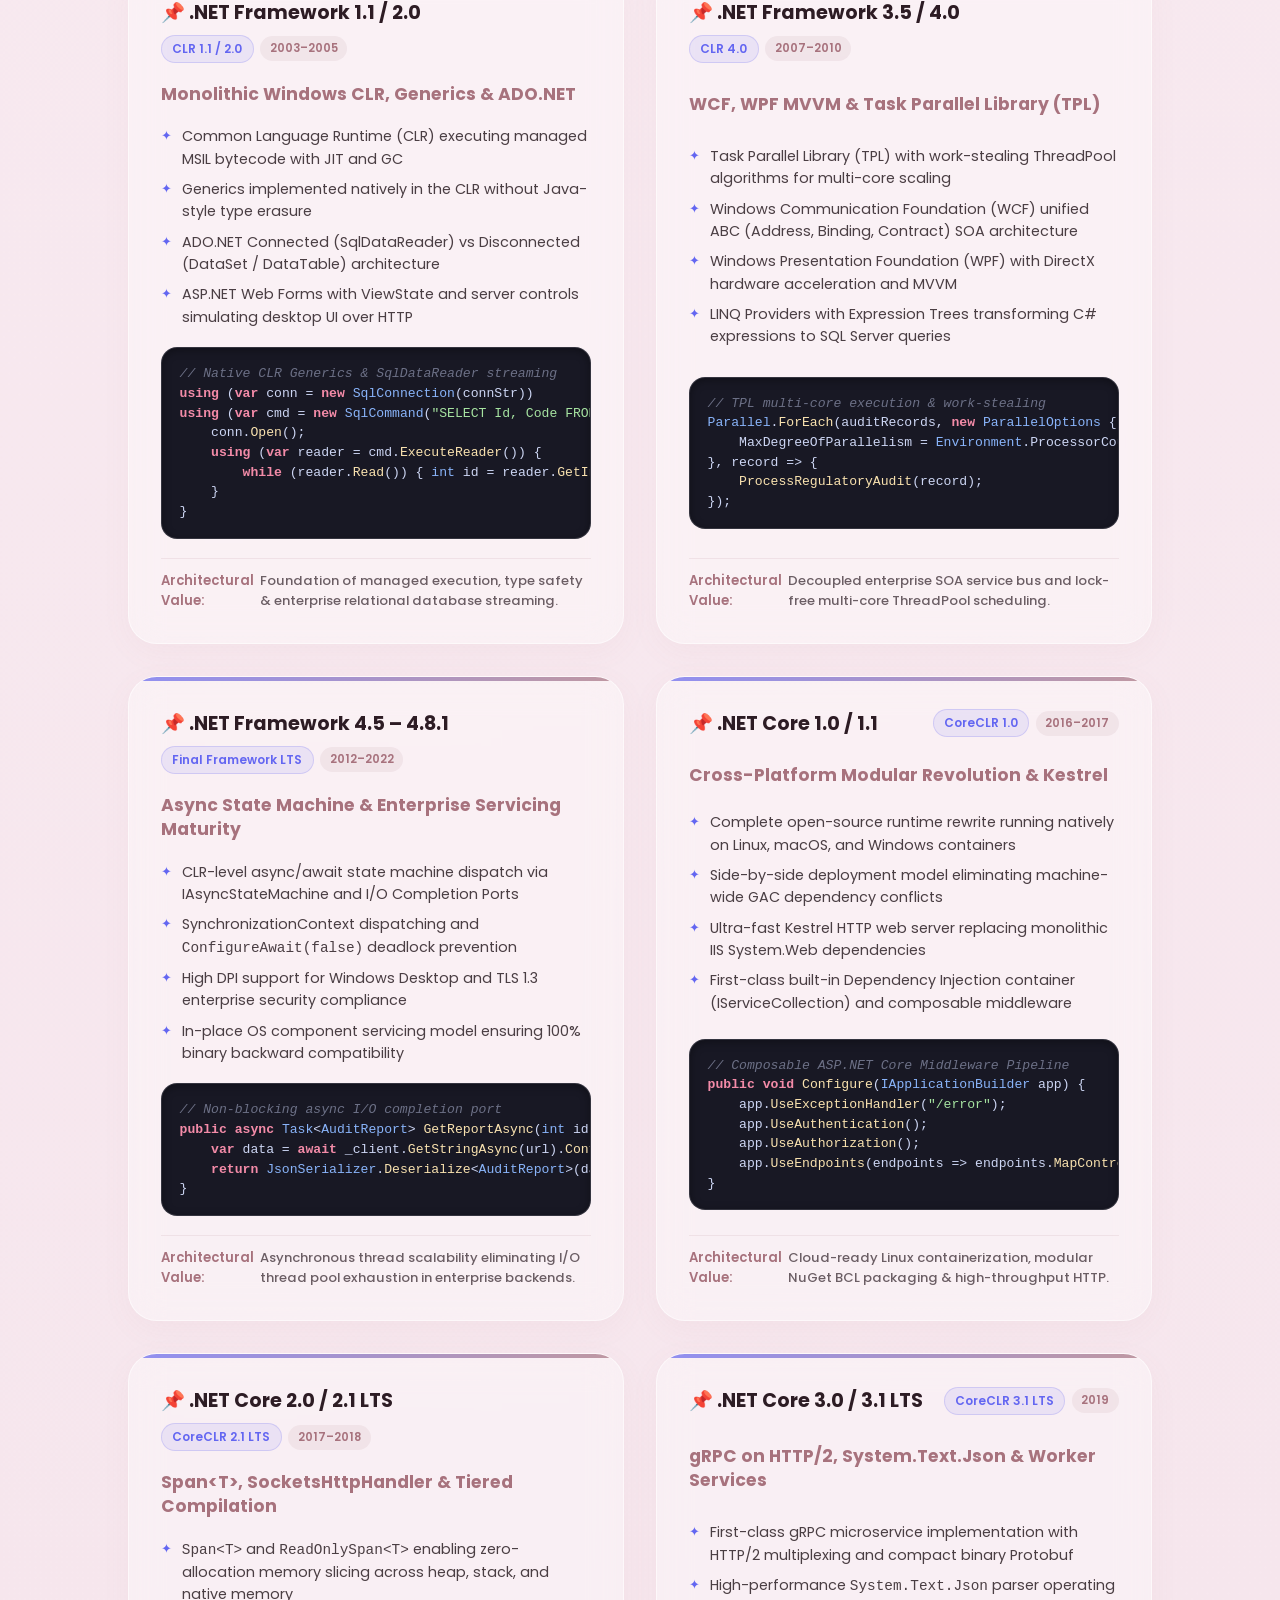
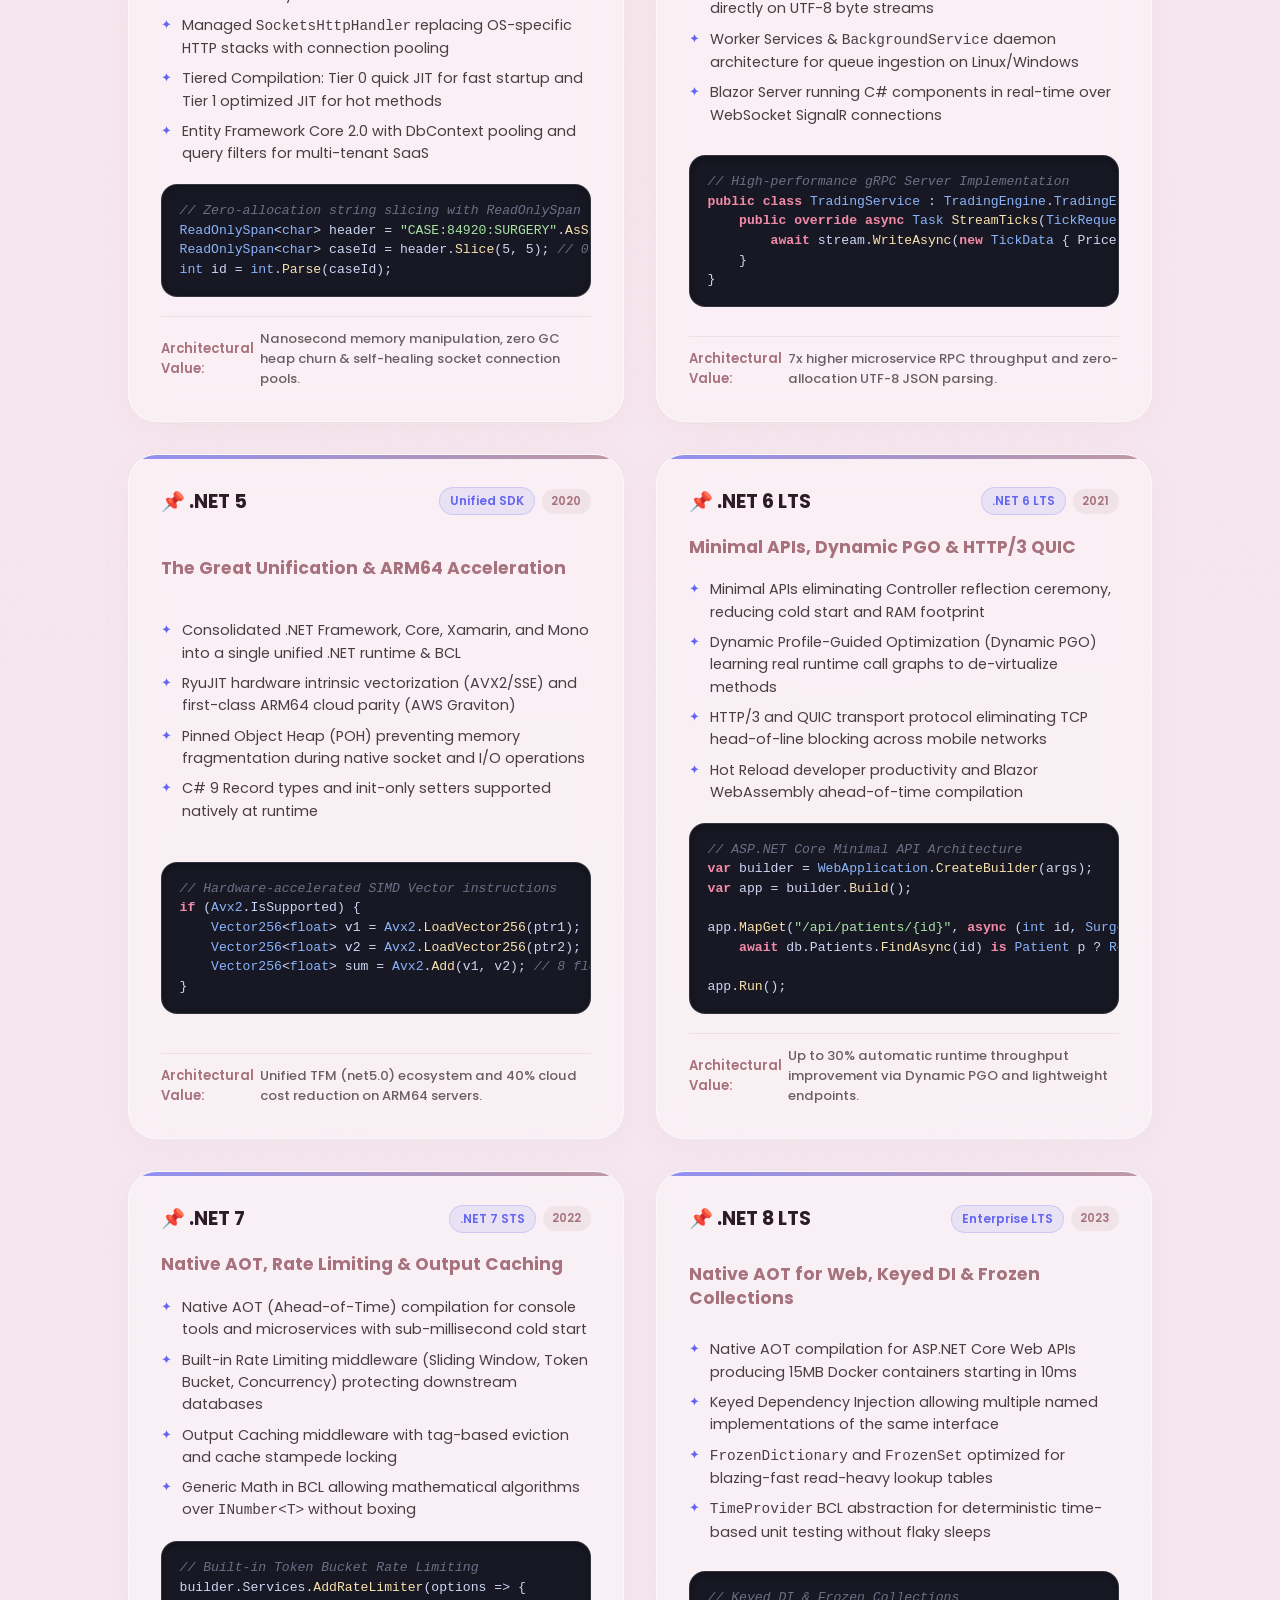
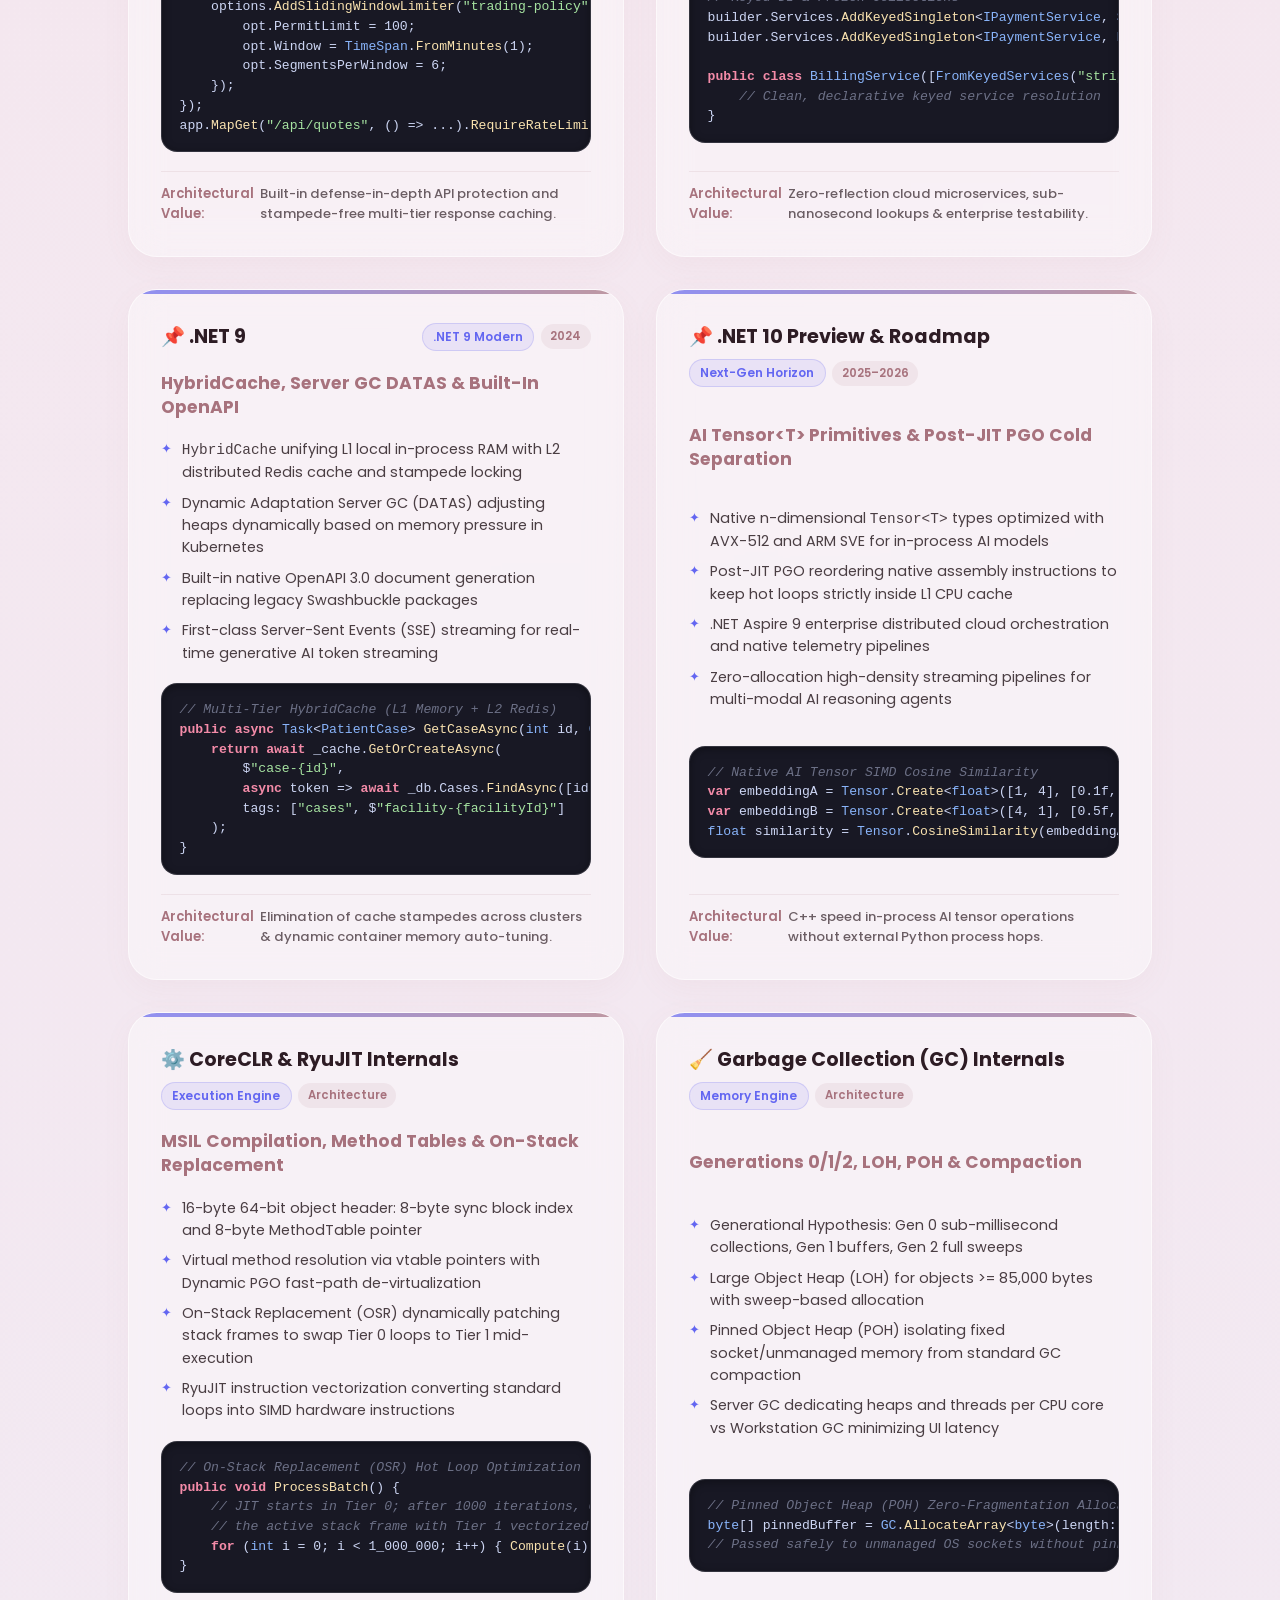
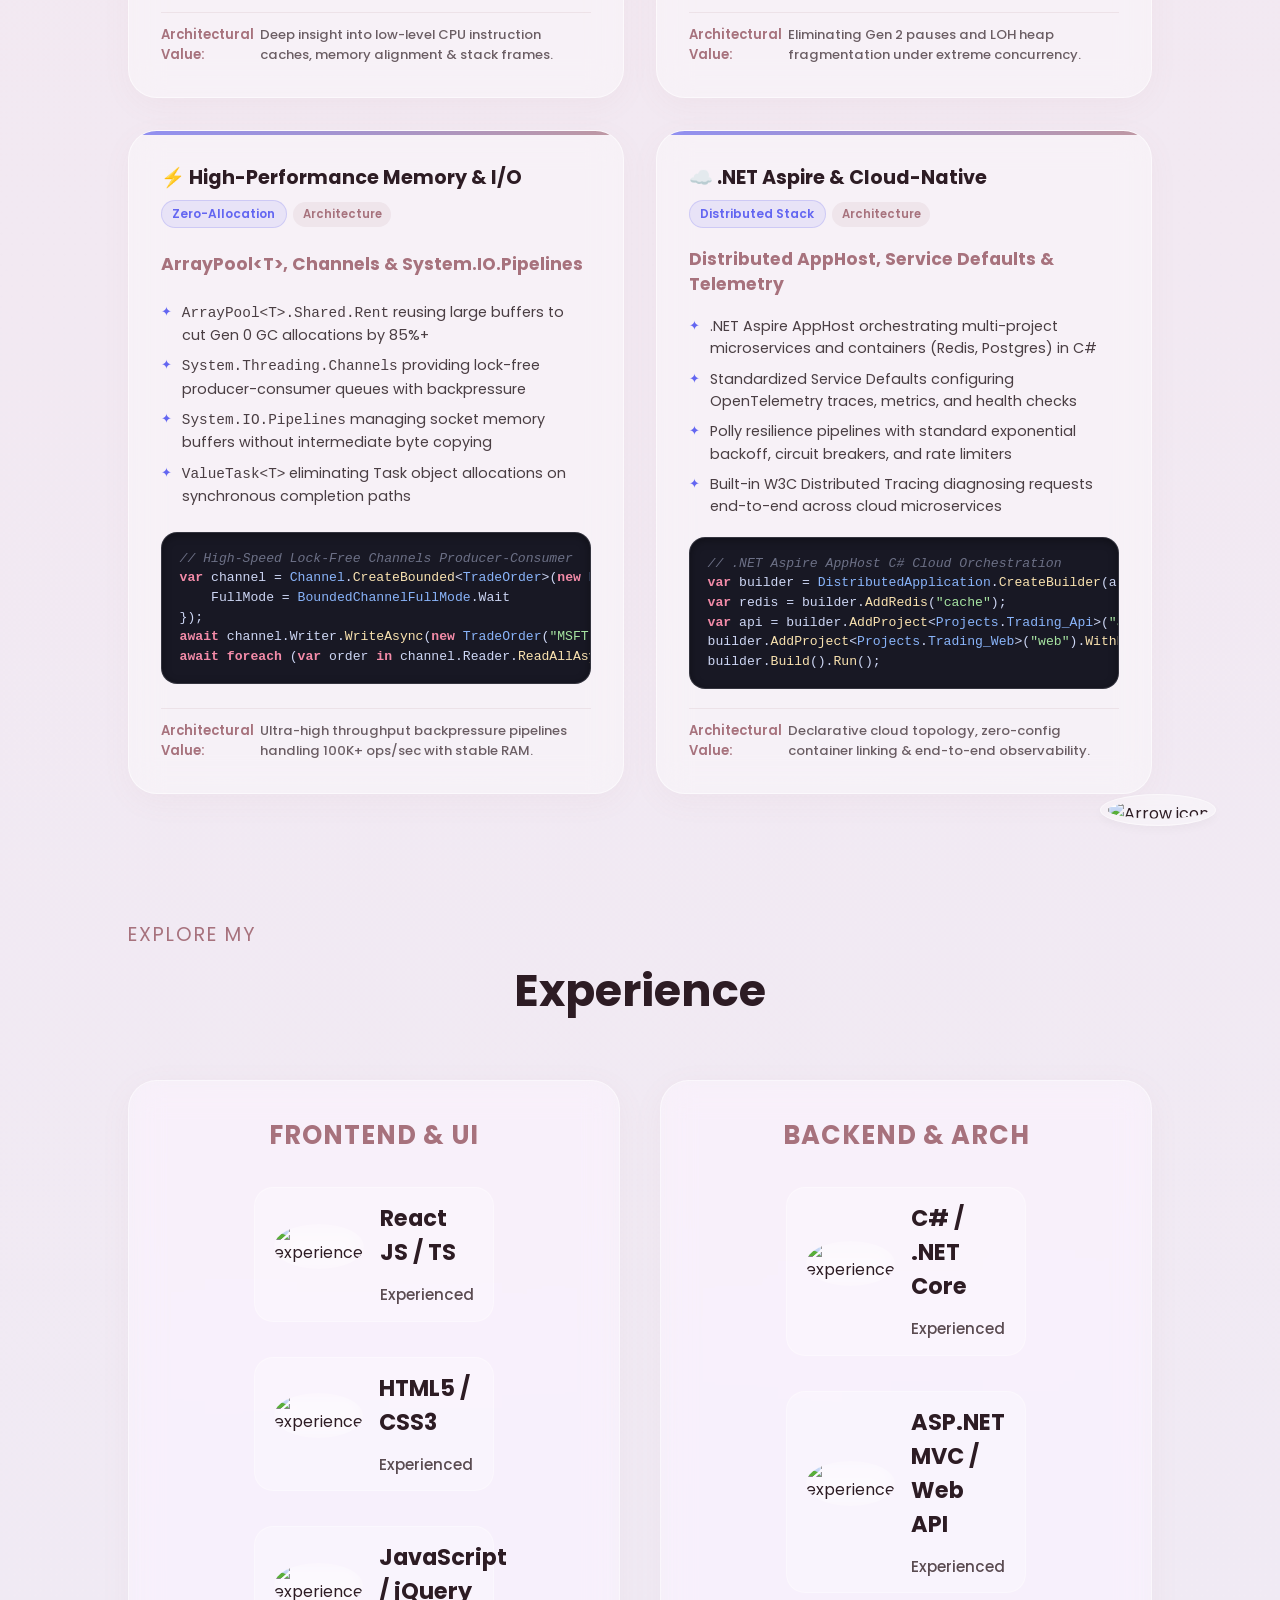
==== commit cee2c3fe: "Add Sandbox Integration as a separate tab next to .NET across navigation and publish" ====
--- a/index.html
+++ b/index.html
@@ -16,6 +16,7 @@
                 <li><a href="#about">About</a></li>
                 <li><a href="csharp-guide.html">C# 1–15</a></li>
                 <li><a href="dotnet-guide.html">.NET</a></li>
+                <li><a href="sandbox-guide.html">Sandbox Integration</a></li>
                 <li><a href="#experience">Experience</a></li>
                 <li><a href="#projects">Projects</a></li>
                 <li><a href="#contact">Contact</a></li>
@@ -34,6 +35,7 @@
     <li><a href="#about" onclick = "toggleMenu()">About</a></li>
     <li><a href="csharp-guide.html" onclick = "toggleMenu()">C# 1–15</a></li>
     <li><a href="dotnet-guide.html" onclick = "toggleMenu()">.NET</a></li>
+    <li><a href="sandbox-guide.html" onclick = "toggleMenu()">Sandbox Integration</a></li>
     <li><a href="#experience" onclick = "toggleMenu()">Experience</a></li>
     <li><a href="#projects" onclick = "toggleMenu()">Projects</a></li>
     <li><a href="#contact" onclick = "toggleMenu()">Contact</a></li>
@@ -562,9 +564,12 @@
     <p class="section__text_p1">Framework Evolution & Lead Architect Guide</p>
     <h1 class="title">.NET Architecture & Ecosystem Evolution</h1>
     
-    <div style="display: flex; justify-content: center; margin-top: -0.5rem; margin-bottom: 1.5rem;">
+    <div style="display: flex; justify-content: center; gap: 1rem; flex-wrap: wrap; margin-top: -0.5rem; margin-bottom: 1.5rem;">
         <button class="btn btn-color-1" onclick="window.location.href='dotnet-guide.html'" style="font-size: 0.98rem; padding: 0.9rem 2.2rem; display: inline-flex; align-items: center; gap: 0.6rem; box-shadow: 0 6px 25px rgba(99, 102, 241, 0.35); cursor: pointer;">
-            <span>🚀 Open Full .NET Master Architecture Guide (with Runtime Internals, CoreCLR & Tech Lead Answers) →</span>
+            <span>🚀 Open Full .NET Master Architecture Guide →</span>
+        </button>
+        <button class="btn btn-color-2" onclick="window.location.href='sandbox-guide.html'" style="font-size: 0.98rem; padding: 0.9rem 2.2rem; display: inline-flex; align-items: center; gap: 0.6rem; box-shadow: 0 6px 25px rgba(99, 102, 241, 0.2); cursor: pointer;">
+            <span>⚡ Open Sandbox Integration Guide →</span>
         </button>
     </div>
 
@@ -1486,6 +1491,7 @@
                 <li><a href="#about">About</a></li>
                 <li><a href="csharp-guide.html">C# 1–15</a></li>
                 <li><a href="dotnet-guide.html">.NET</a></li>
+                <li><a href="sandbox-guide.html">Sandbox Integration</a></li>
                 <li><a href="#experience">Experience</a></li>
                 <li><a href="#projects">Projects</a></li>
                 <li><a href="#contact">Contact</a></li>
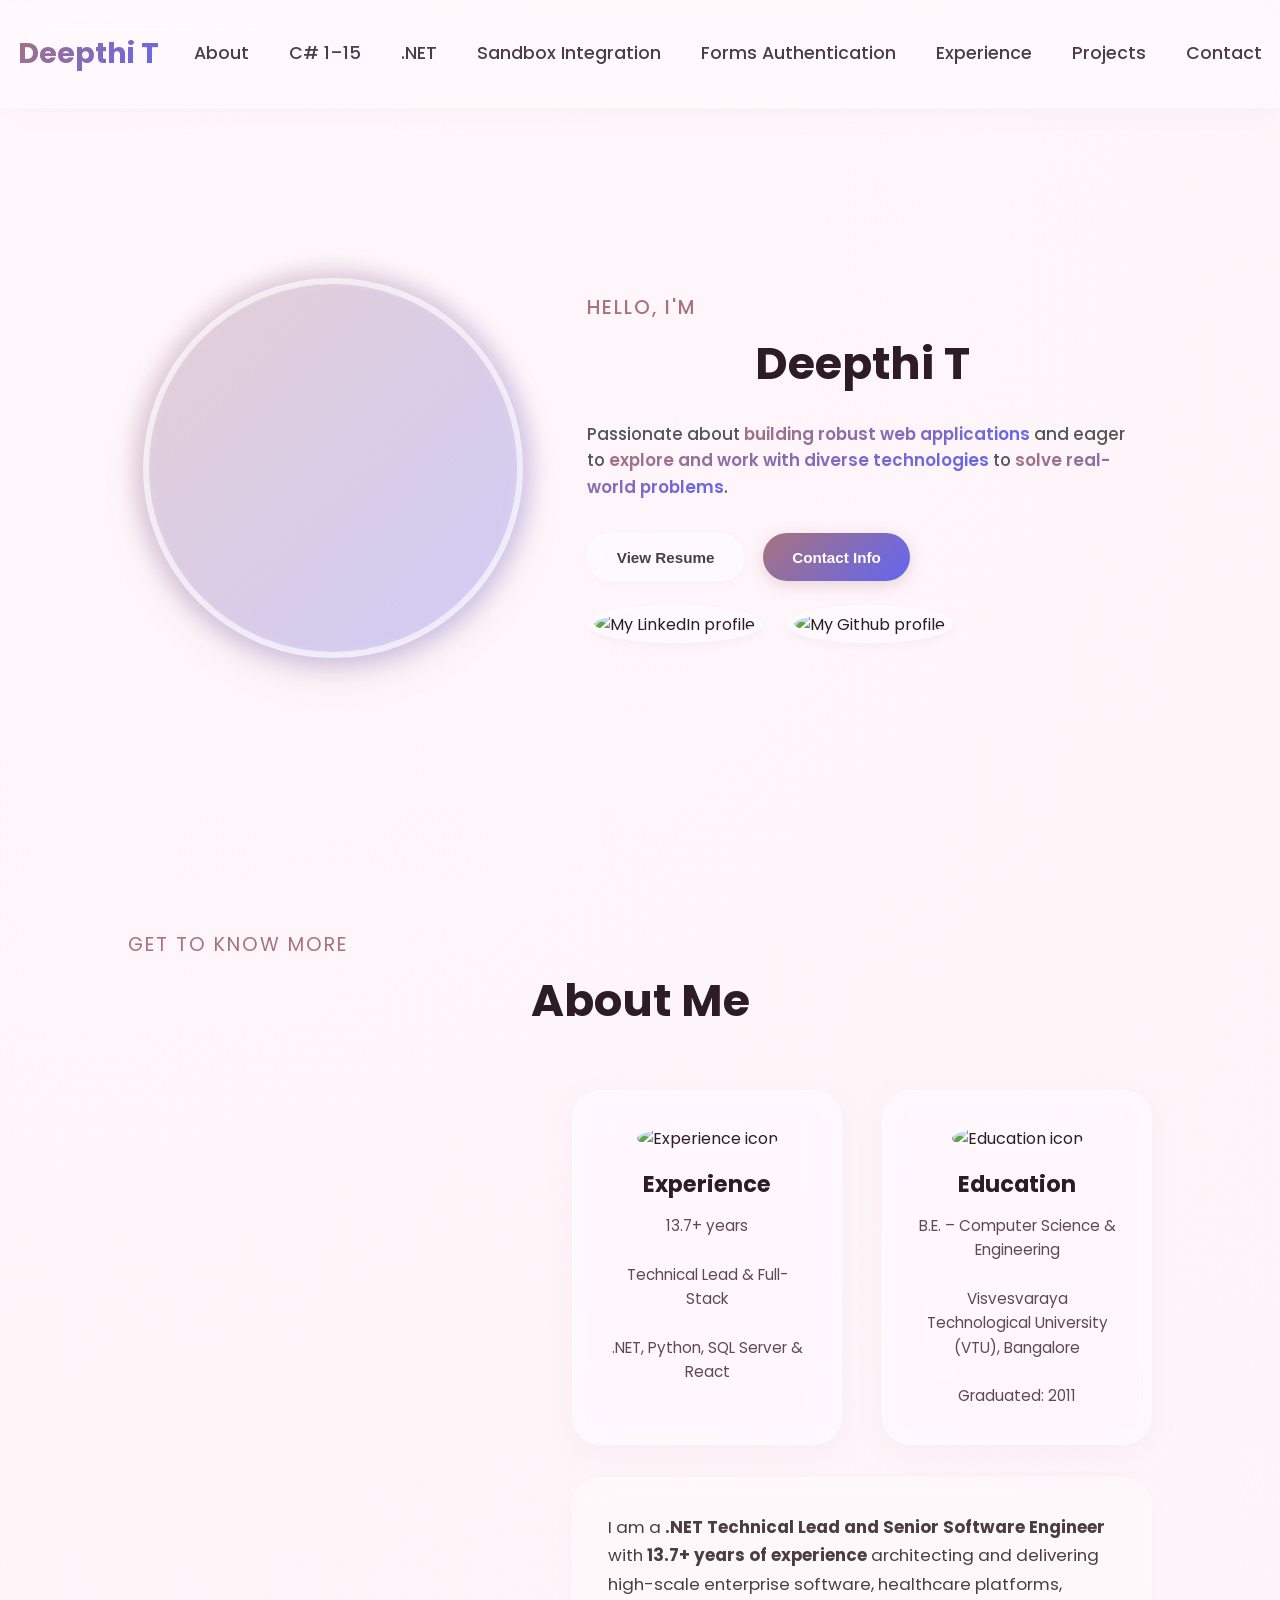
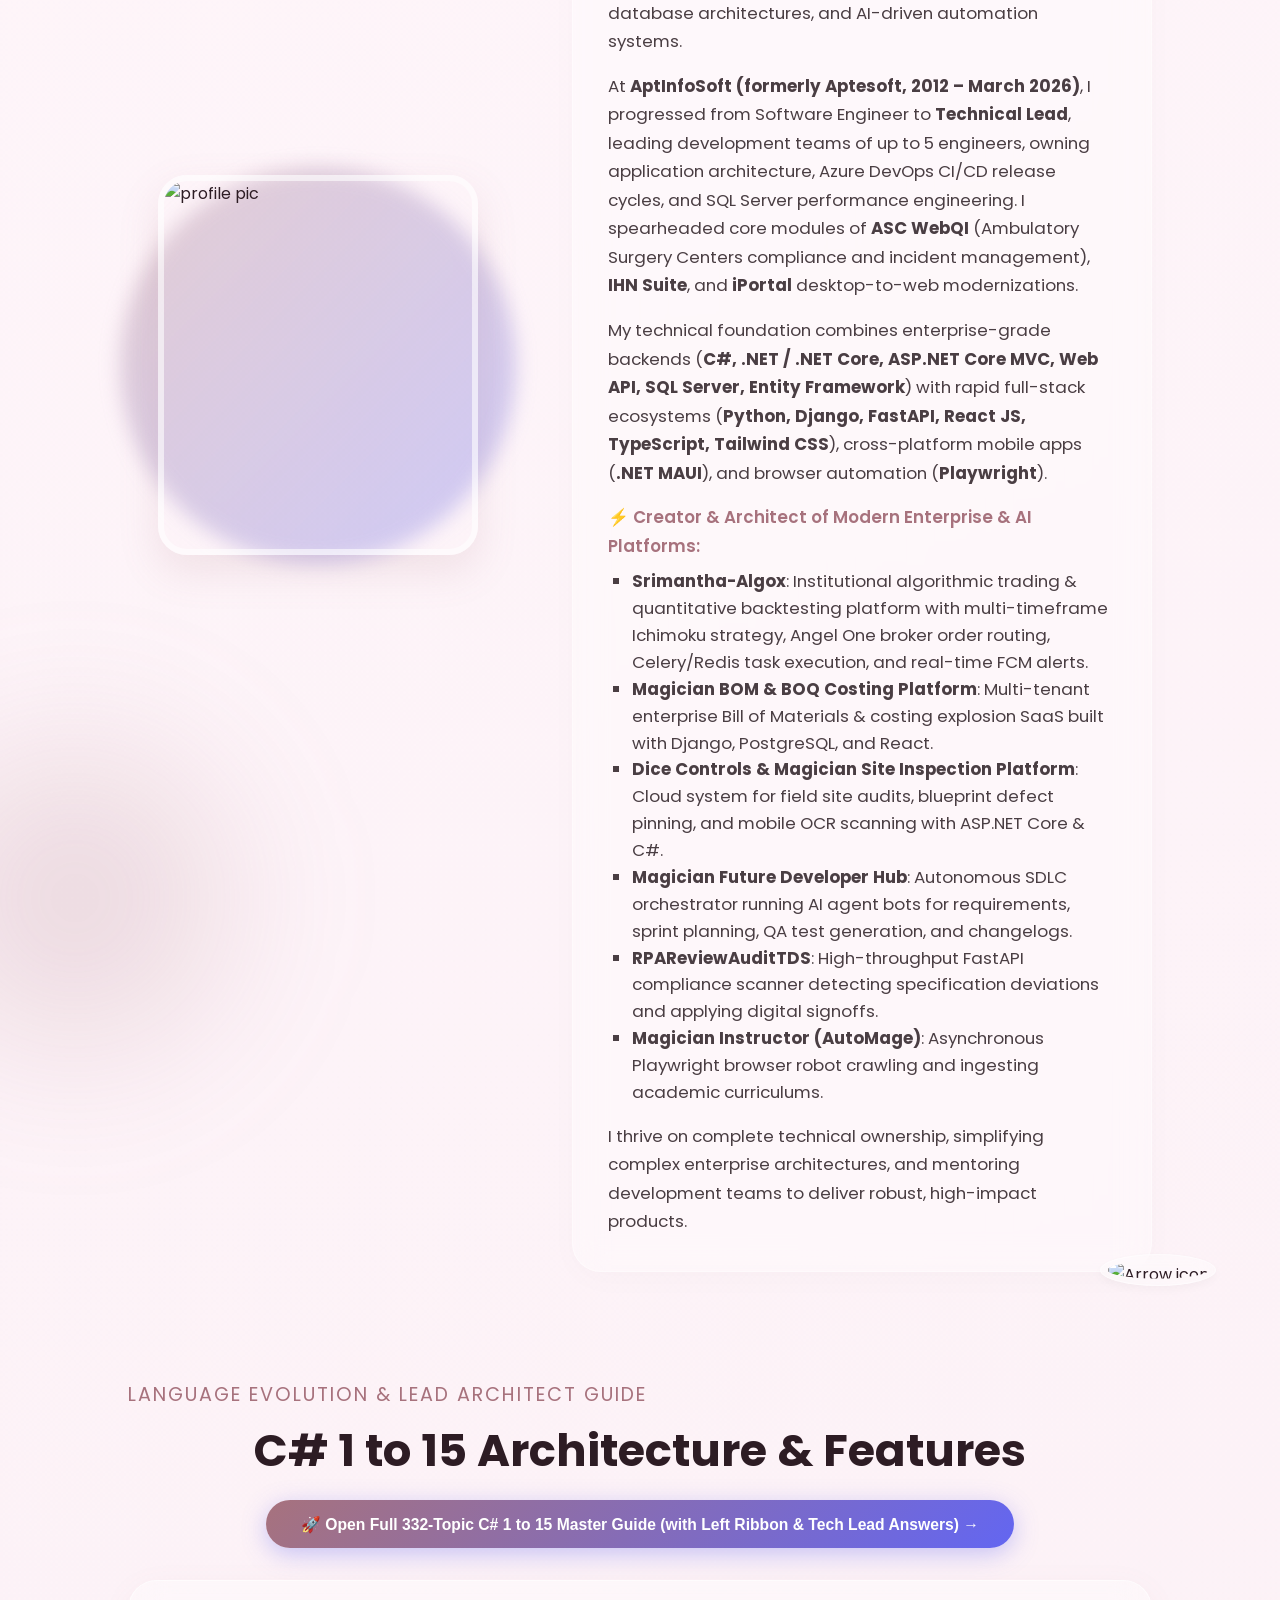
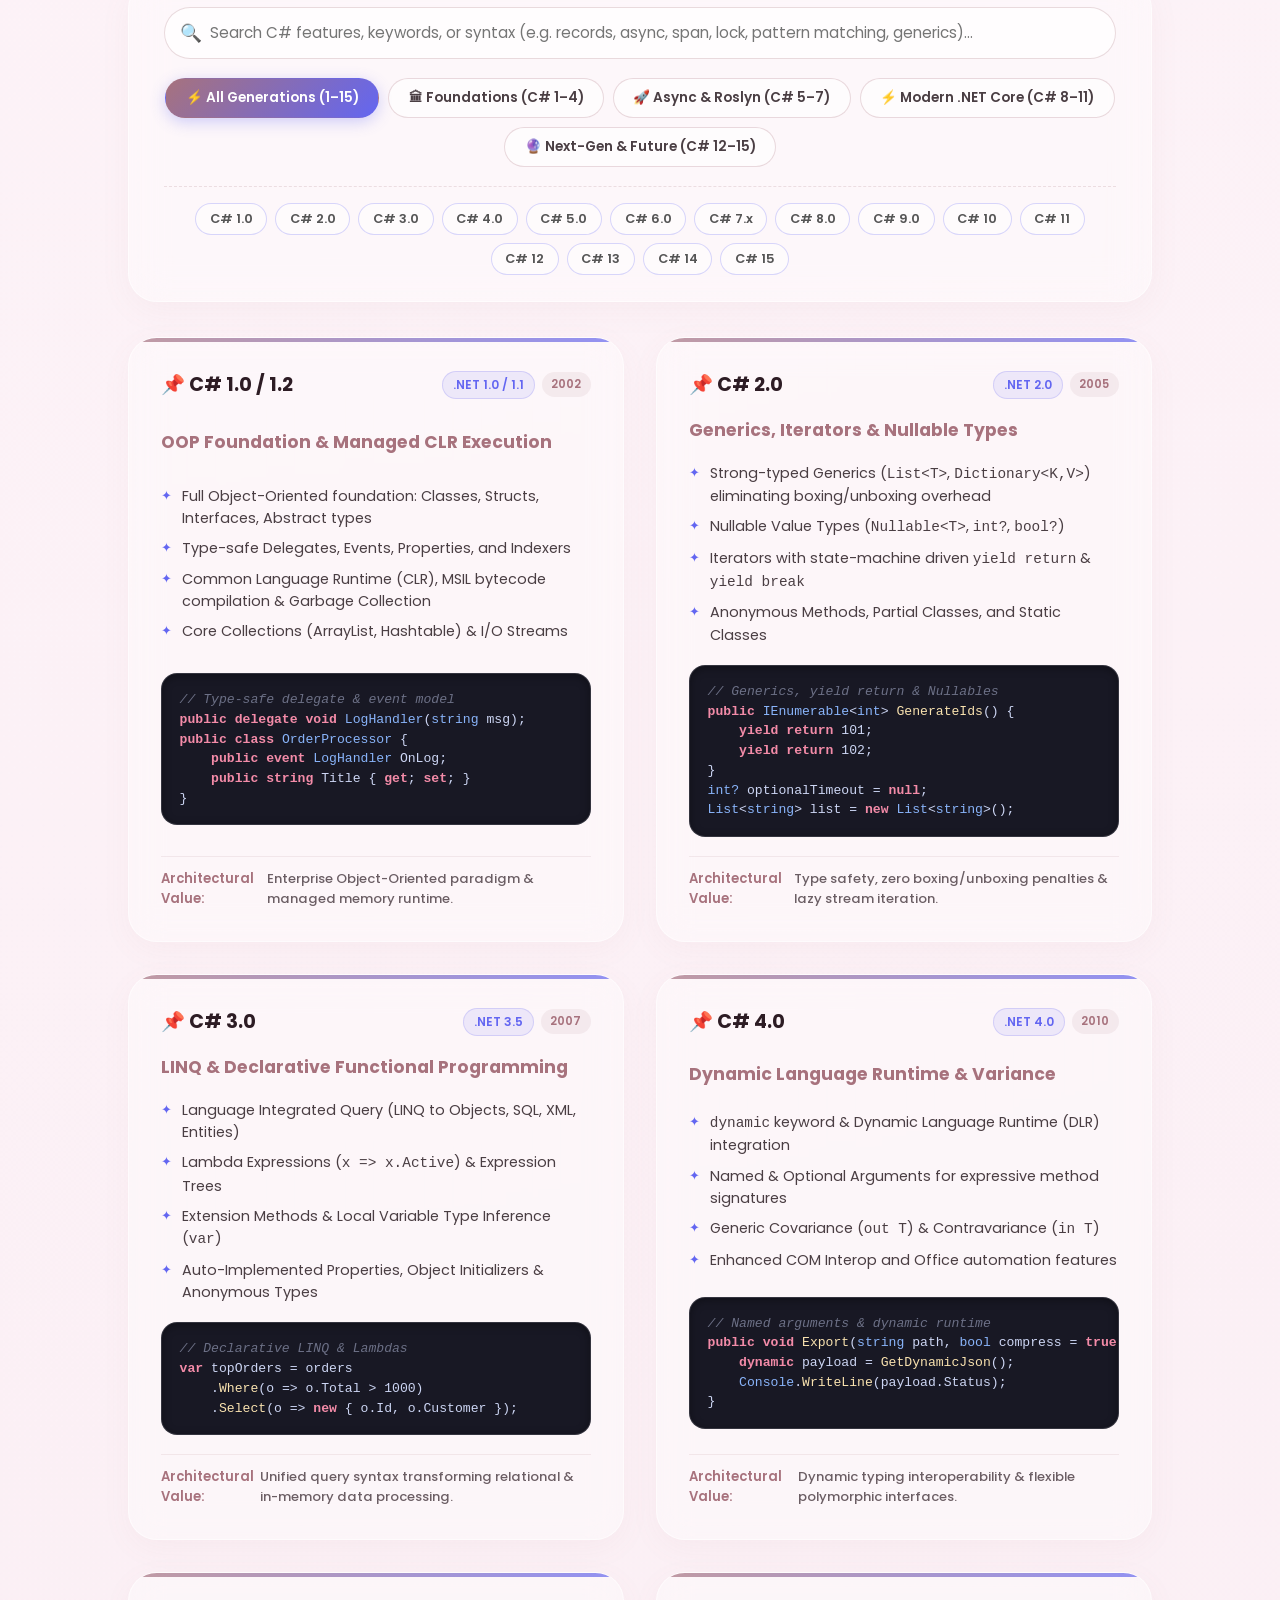
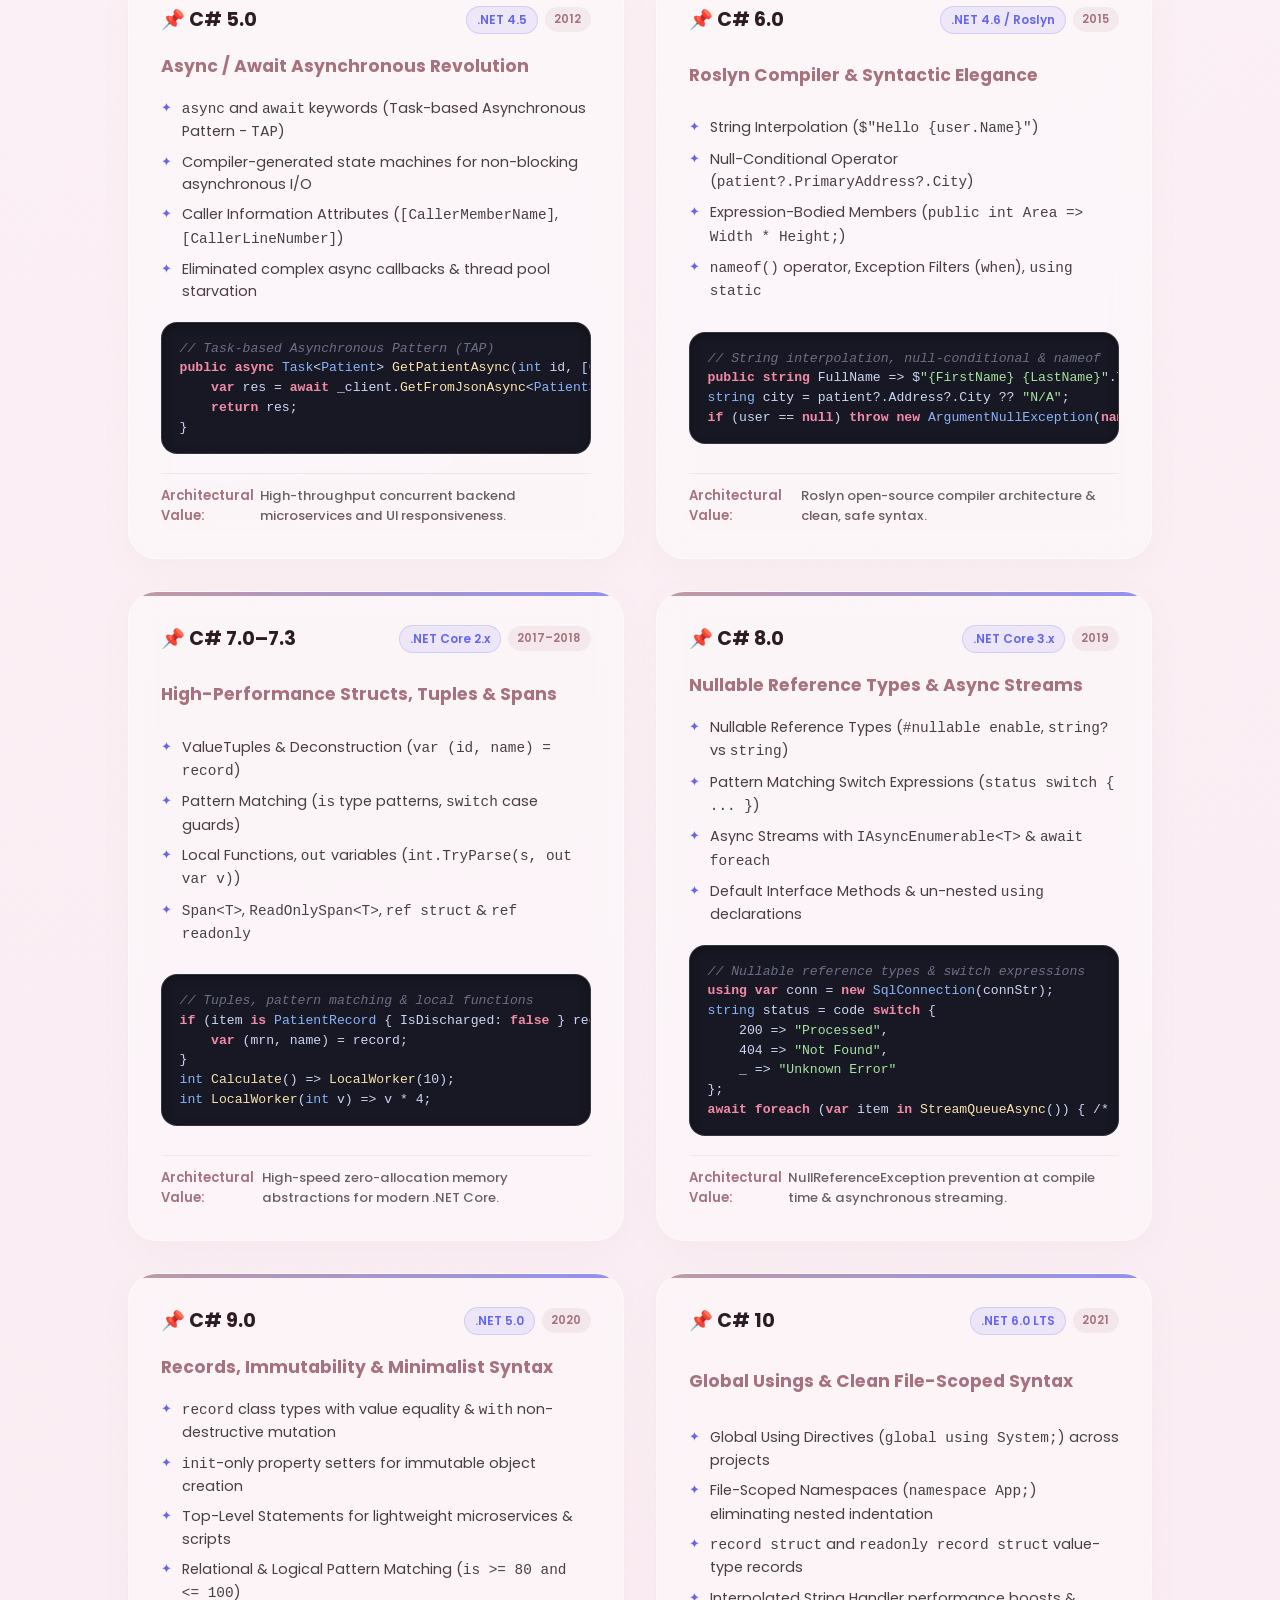
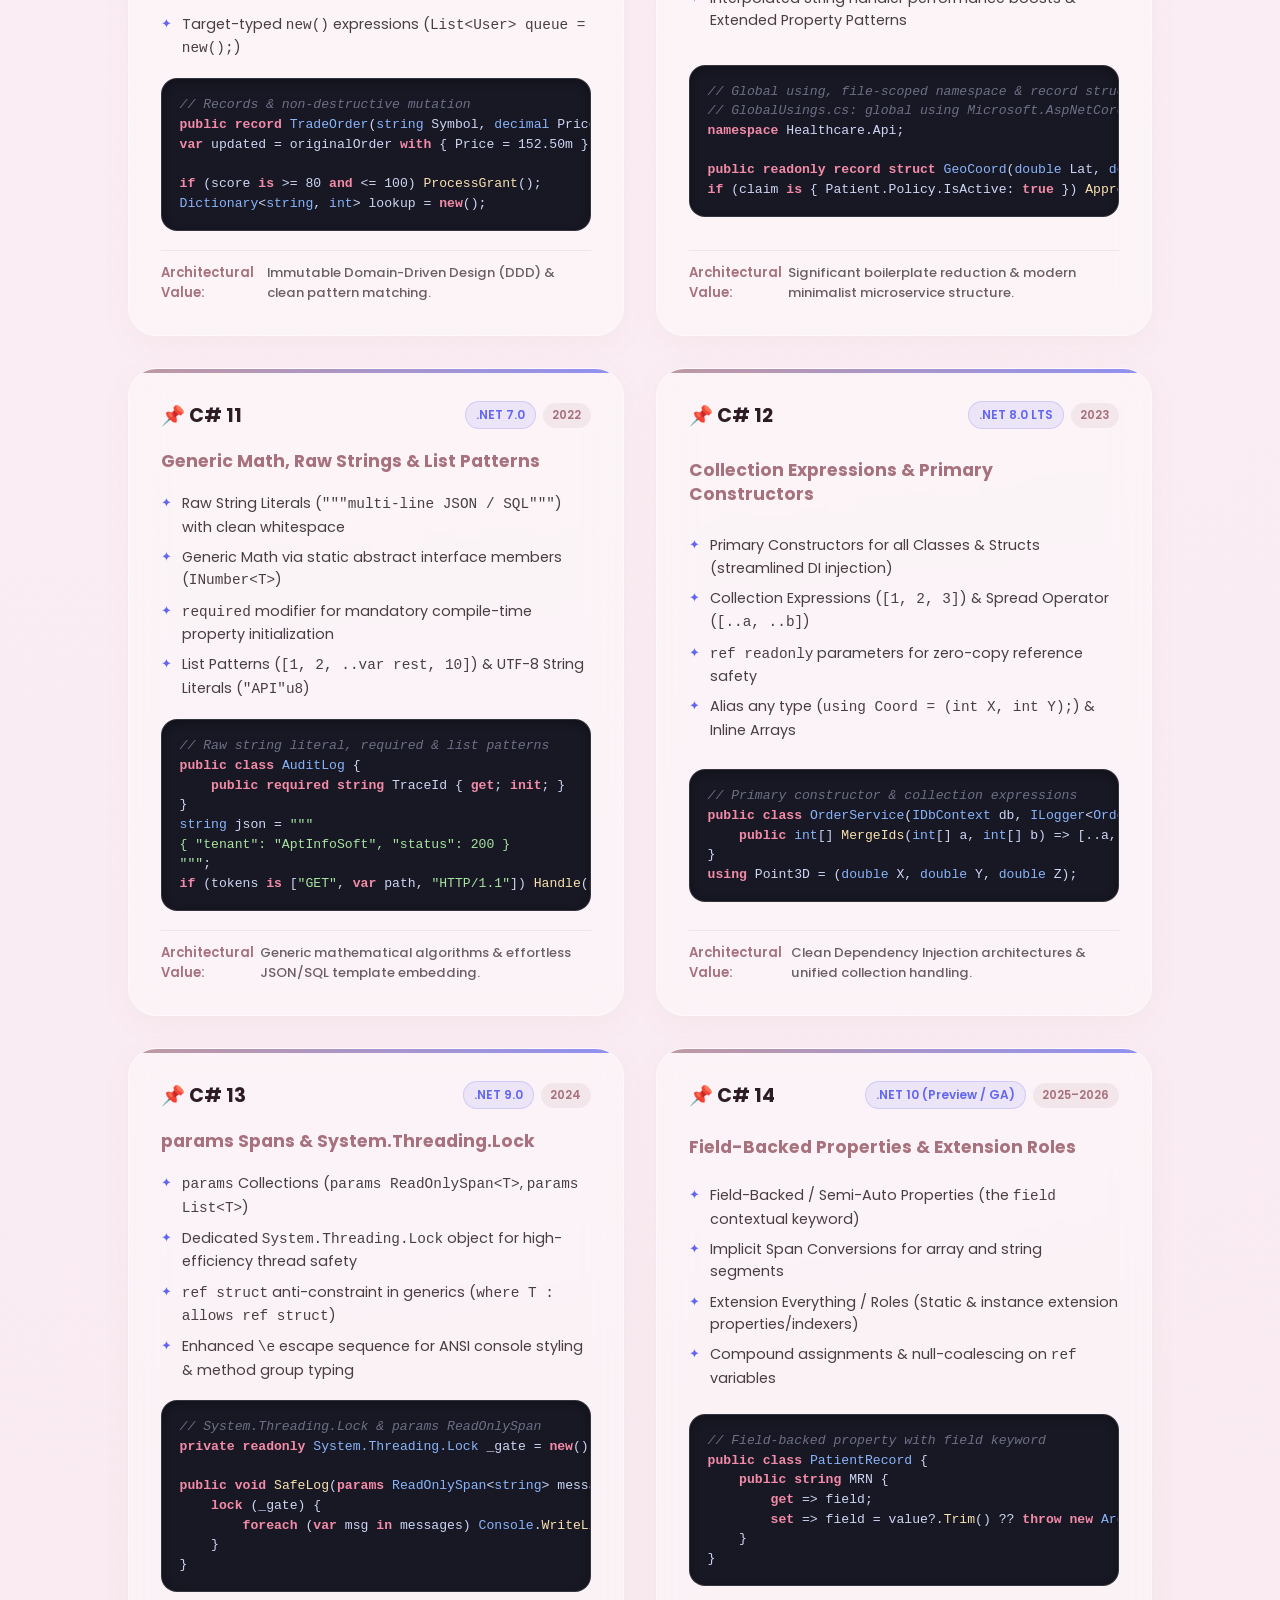
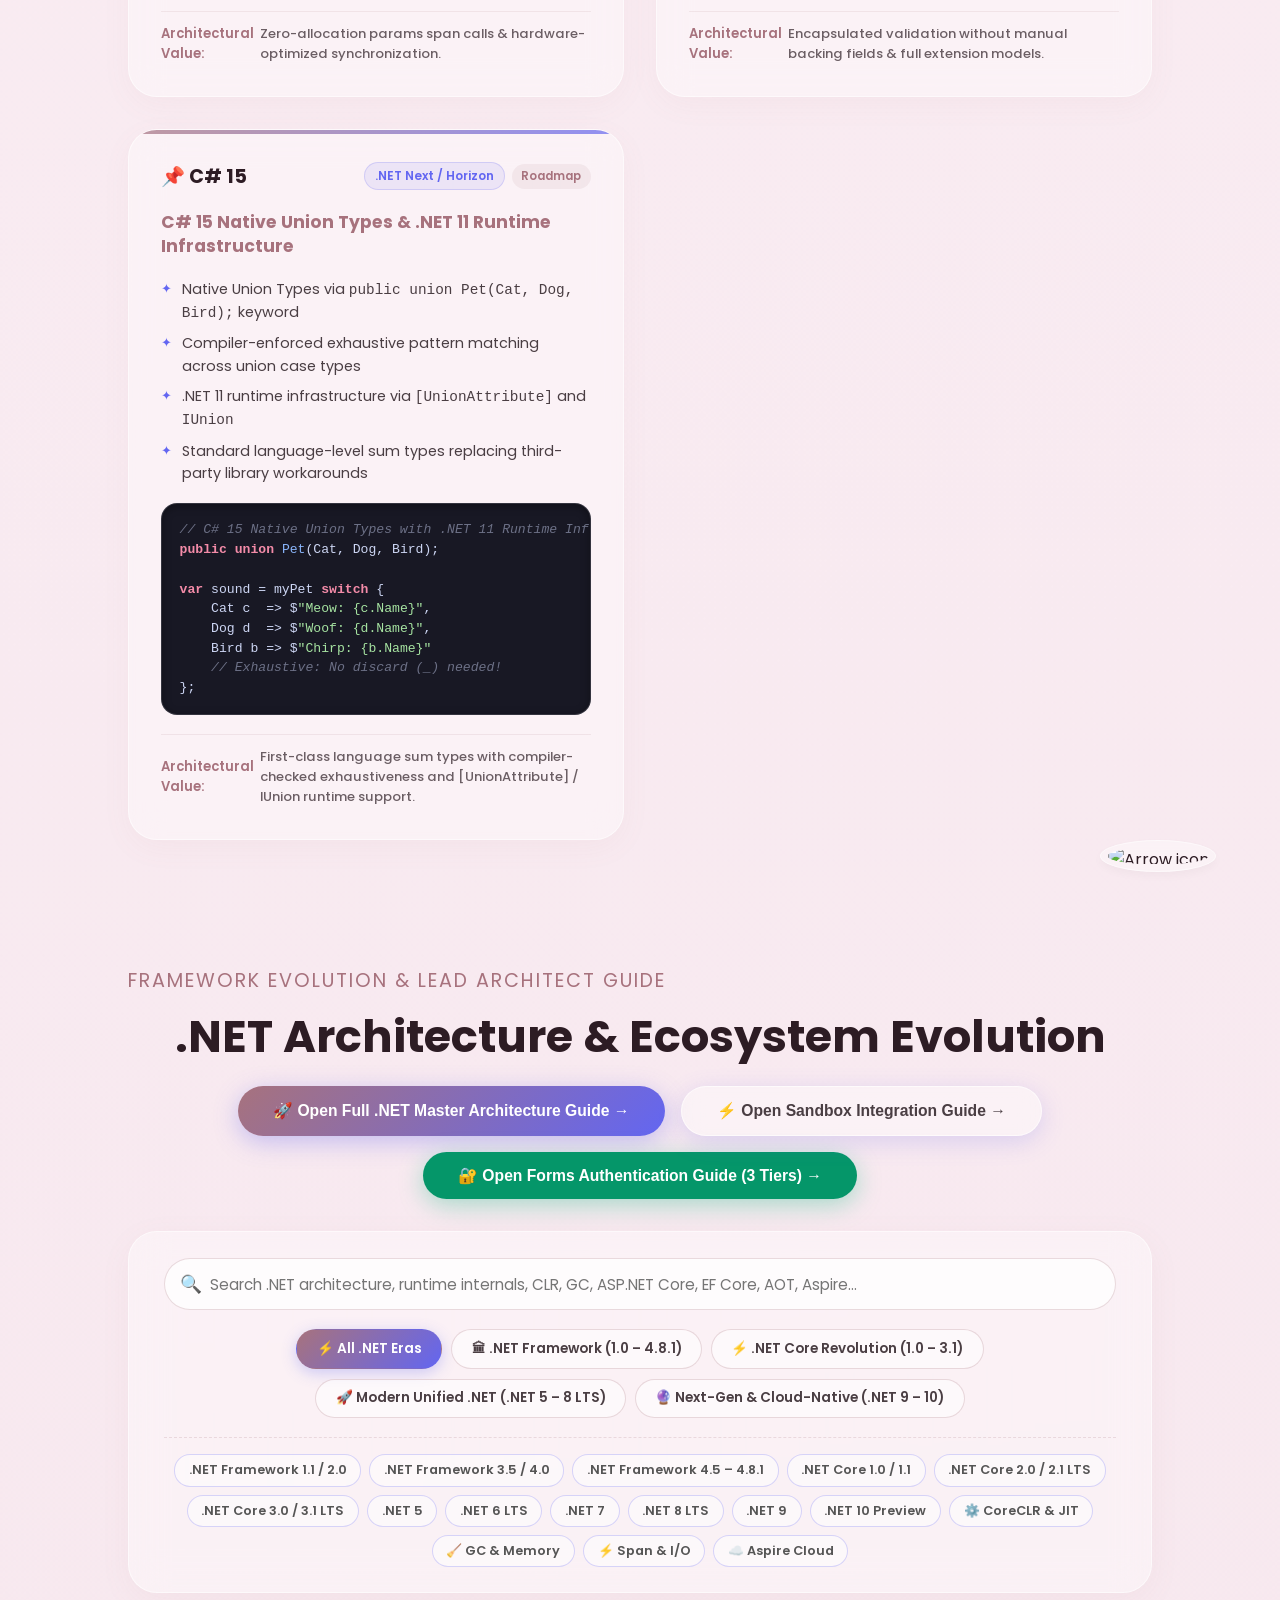
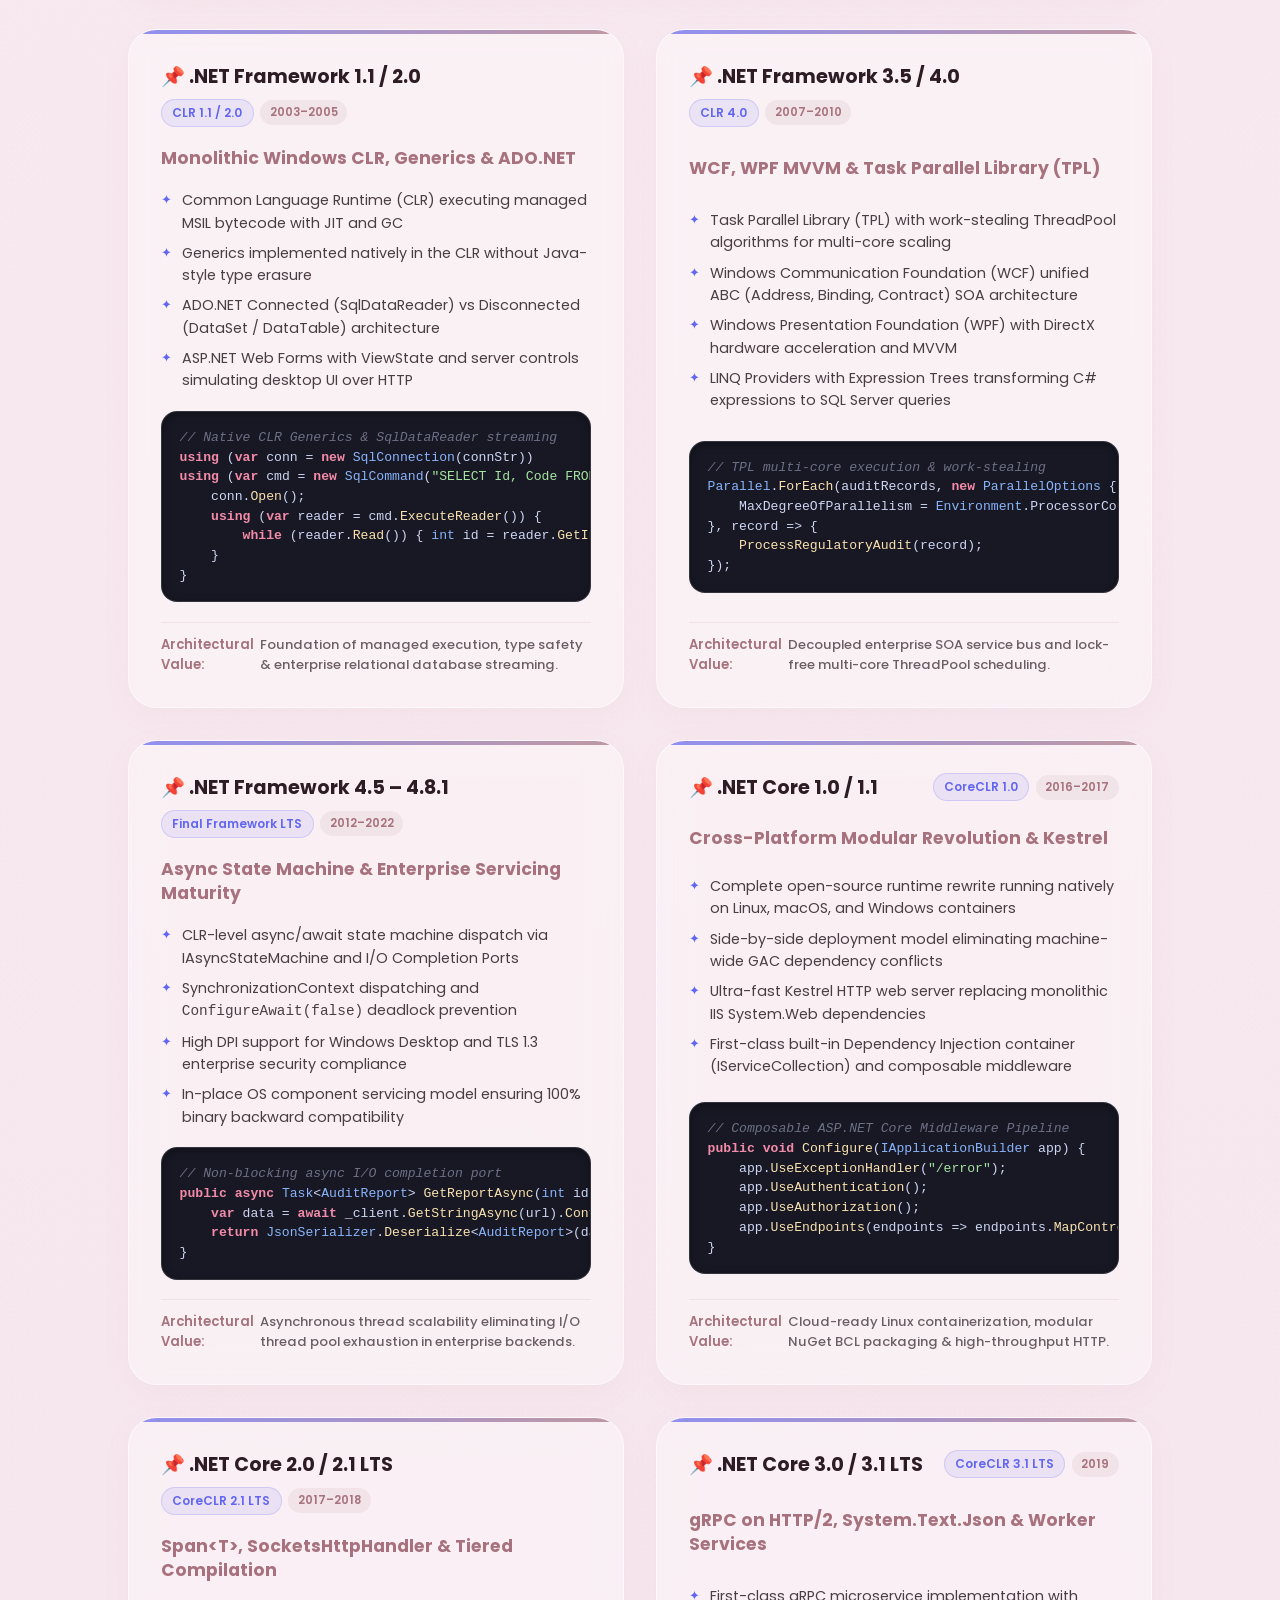
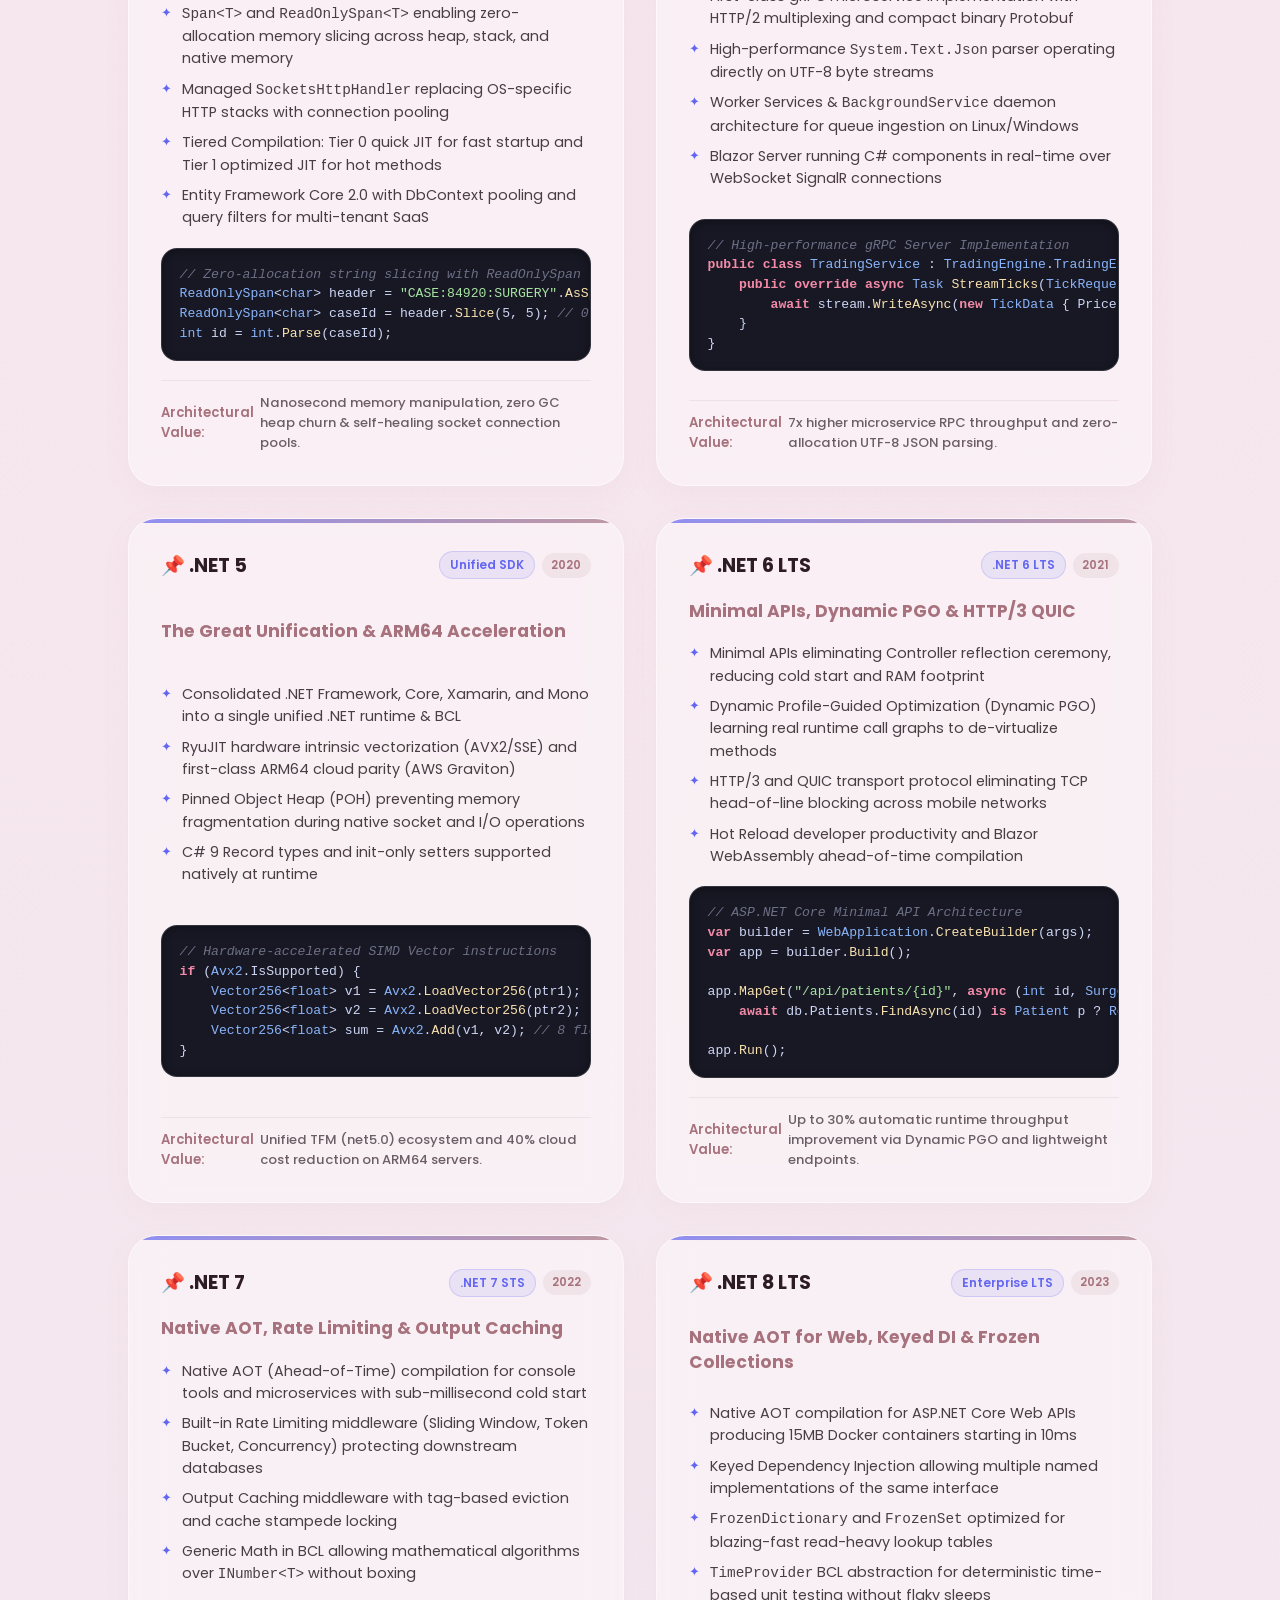
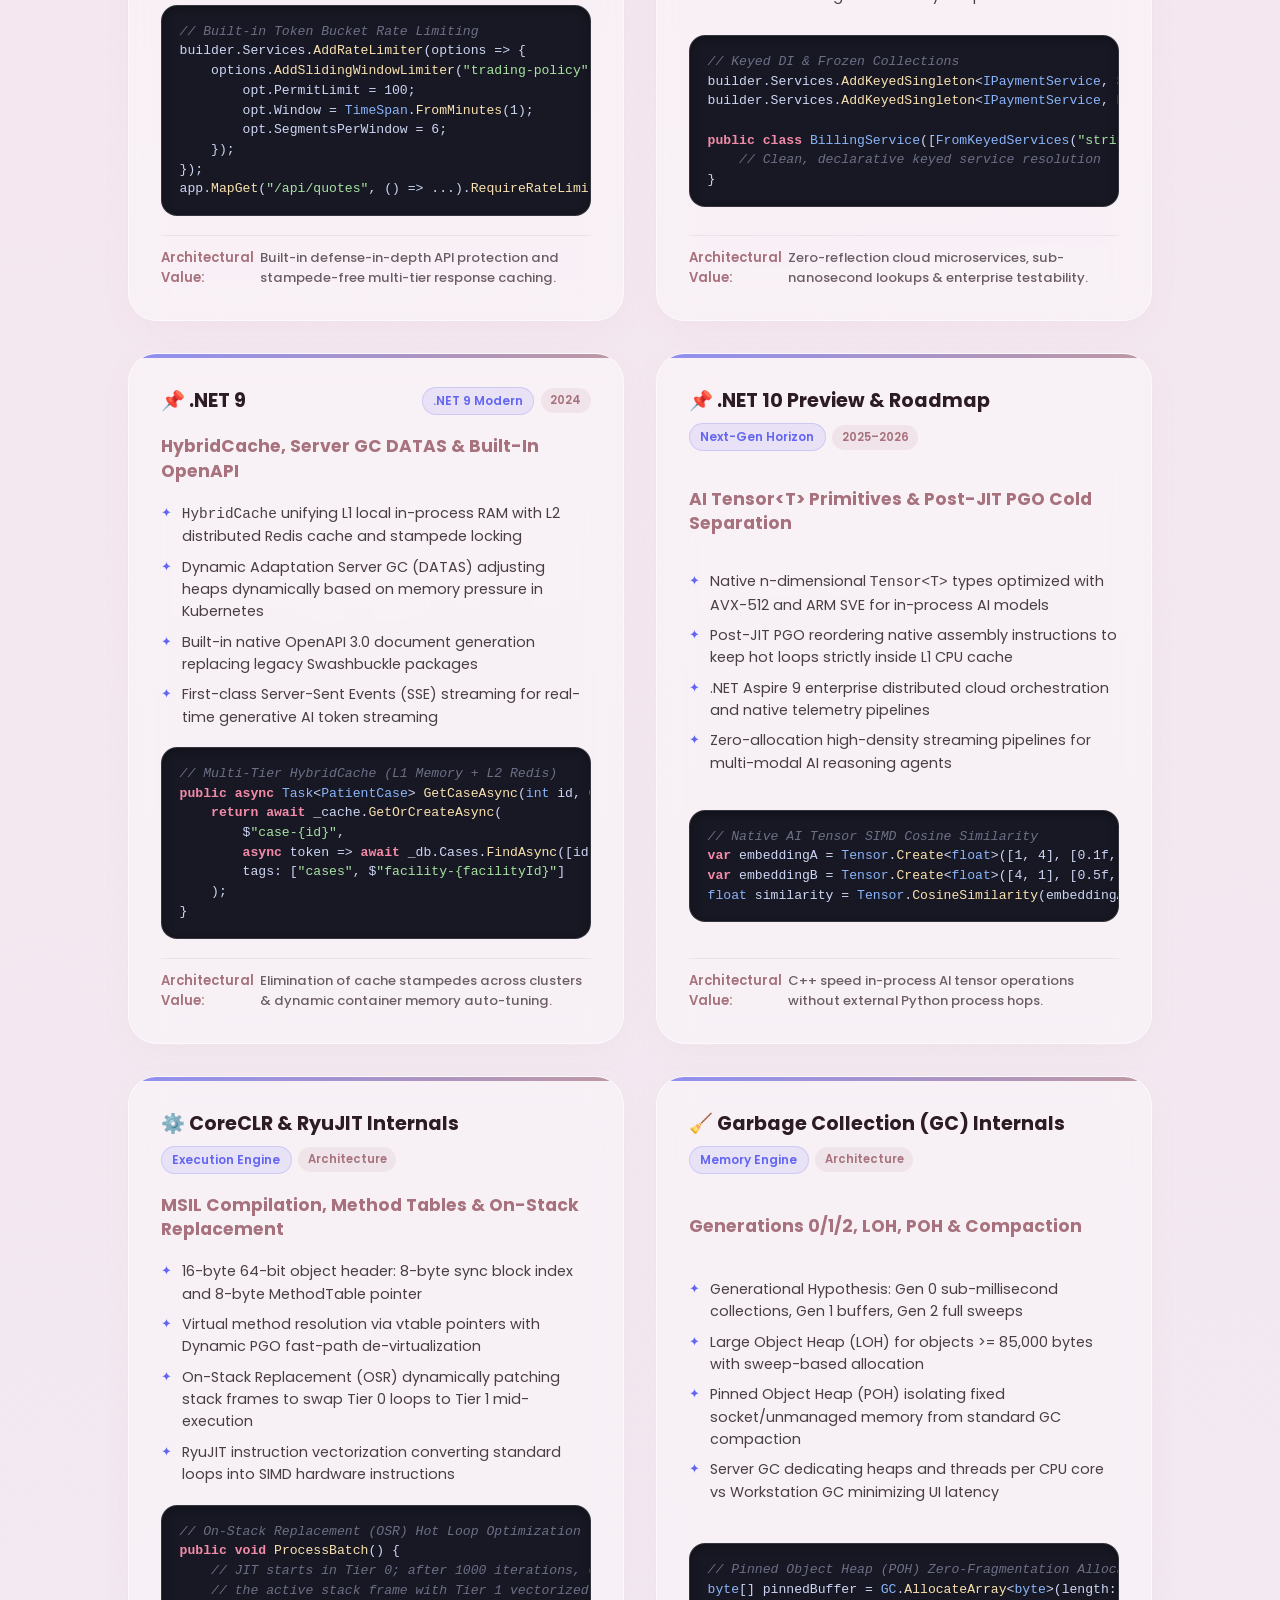
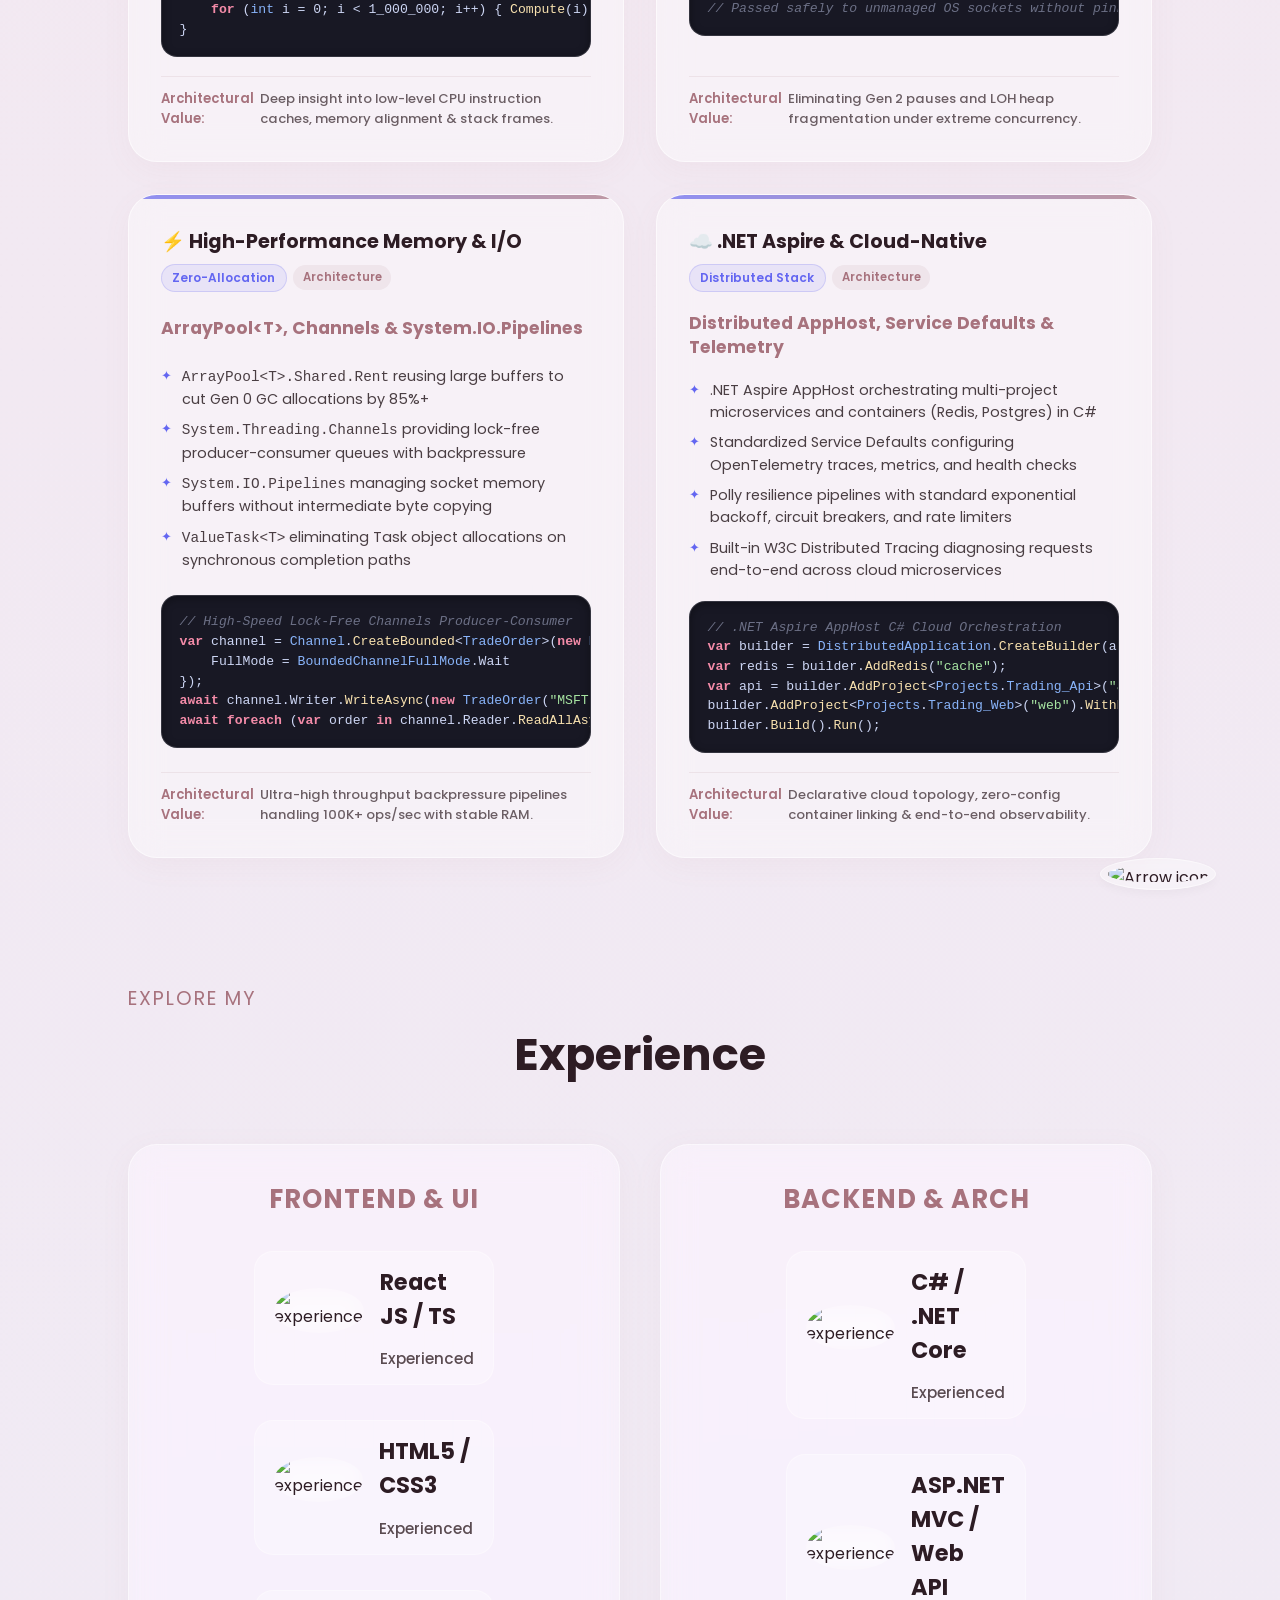
==== commit aa2f2b5e: "Add Forms Authentication guide with Beginner, Intermediate, and Advanced tiers, architectural diagra" ====
--- a/index.html
+++ b/index.html
@@ -17,6 +17,7 @@
                 <li><a href="csharp-guide.html">C# 1–15</a></li>
                 <li><a href="dotnet-guide.html">.NET</a></li>
                 <li><a href="sandbox-guide.html">Sandbox Integration</a></li>
+                <li><a href="forms-auth-guide.html">Forms Authentication</a></li>
                 <li><a href="#experience">Experience</a></li>
                 <li><a href="#projects">Projects</a></li>
                 <li><a href="#contact">Contact</a></li>
@@ -36,6 +37,7 @@
     <li><a href="csharp-guide.html" onclick = "toggleMenu()">C# 1–15</a></li>
     <li><a href="dotnet-guide.html" onclick = "toggleMenu()">.NET</a></li>
     <li><a href="sandbox-guide.html" onclick = "toggleMenu()">Sandbox Integration</a></li>
+    <li><a href="forms-auth-guide.html" onclick = "toggleMenu()">Forms Authentication</a></li>
     <li><a href="#experience" onclick = "toggleMenu()">Experience</a></li>
     <li><a href="#projects" onclick = "toggleMenu()">Projects</a></li>
     <li><a href="#contact" onclick = "toggleMenu()">Contact</a></li>
@@ -571,6 +573,9 @@
         <button class="btn btn-color-2" onclick="window.location.href='sandbox-guide.html'" style="font-size: 0.98rem; padding: 0.9rem 2.2rem; display: inline-flex; align-items: center; gap: 0.6rem; box-shadow: 0 6px 25px rgba(99, 102, 241, 0.2); cursor: pointer;">
             <span>⚡ Open Sandbox Integration Guide →</span>
         </button>
+        <button class="btn btn-color-1" onclick="window.location.href='forms-auth-guide.html'" style="font-size: 0.98rem; padding: 0.9rem 2.2rem; display: inline-flex; align-items: center; gap: 0.6rem; box-shadow: 0 6px 25px rgba(16, 185, 129, 0.35); background: #059669; border-color: #059669; color: white; cursor: pointer;">
+            <span>🔐 Open Forms Authentication Guide (3 Tiers) →</span>
+        </button>
     </div>
 
     <div class="dotnet-container">
@@ -1492,6 +1497,7 @@
                 <li><a href="csharp-guide.html">C# 1–15</a></li>
                 <li><a href="dotnet-guide.html">.NET</a></li>
                 <li><a href="sandbox-guide.html">Sandbox Integration</a></li>
+                <li><a href="forms-auth-guide.html">Forms Authentication</a></li>
                 <li><a href="#experience">Experience</a></li>
                 <li><a href="#projects">Projects</a></li>
                 <li><a href="#contact">Contact</a></li>
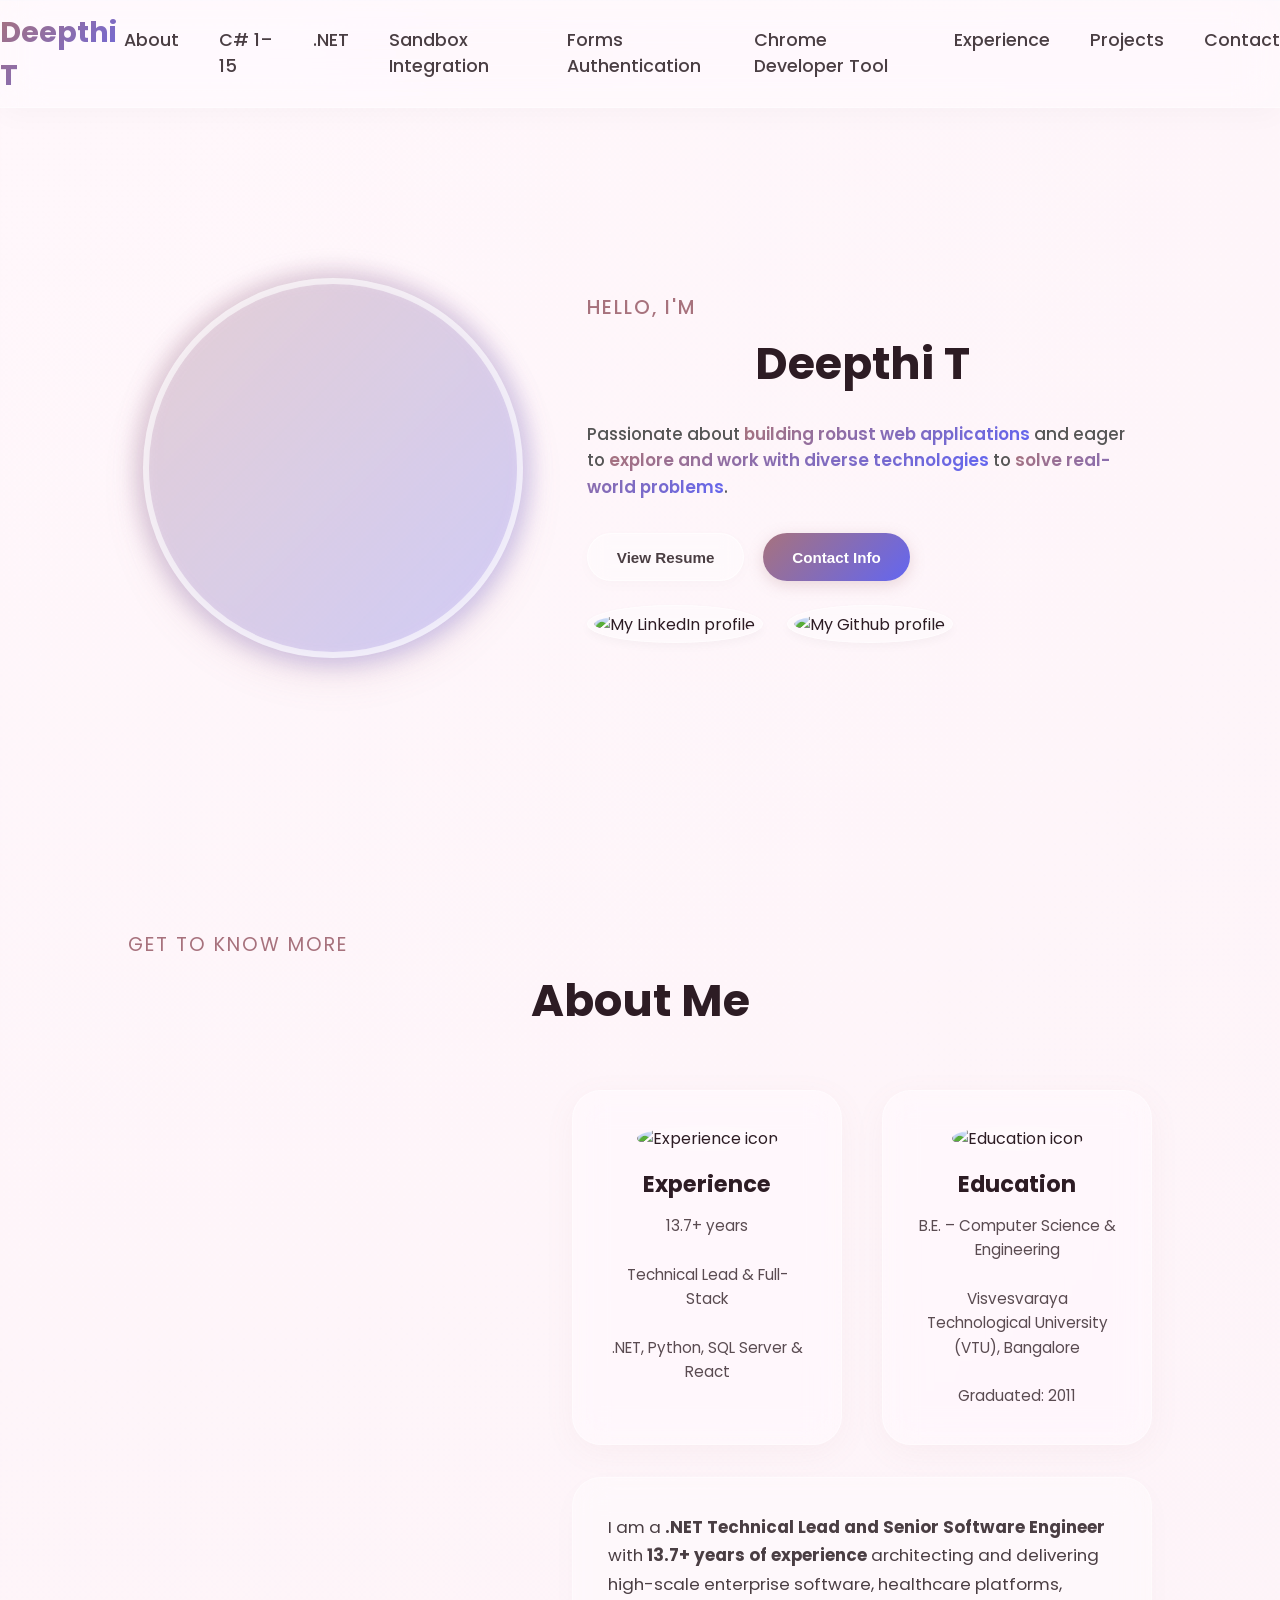
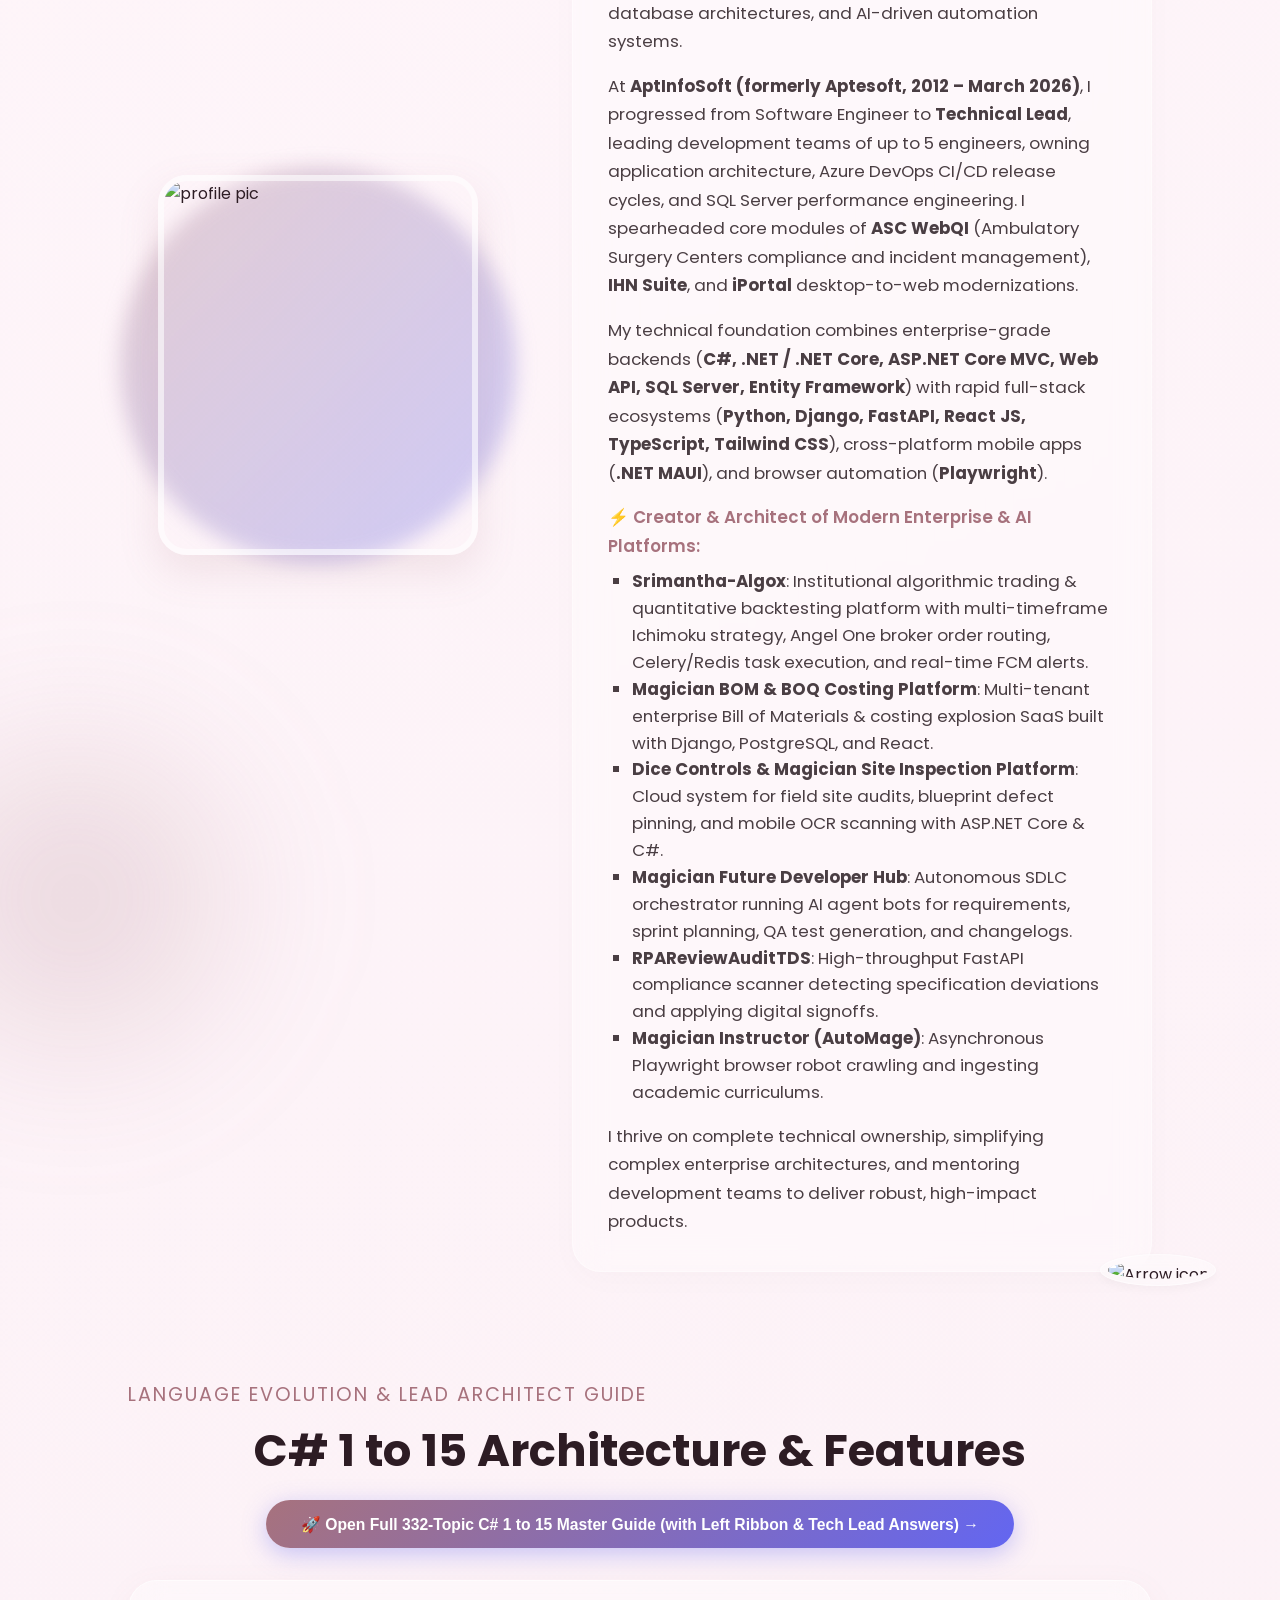
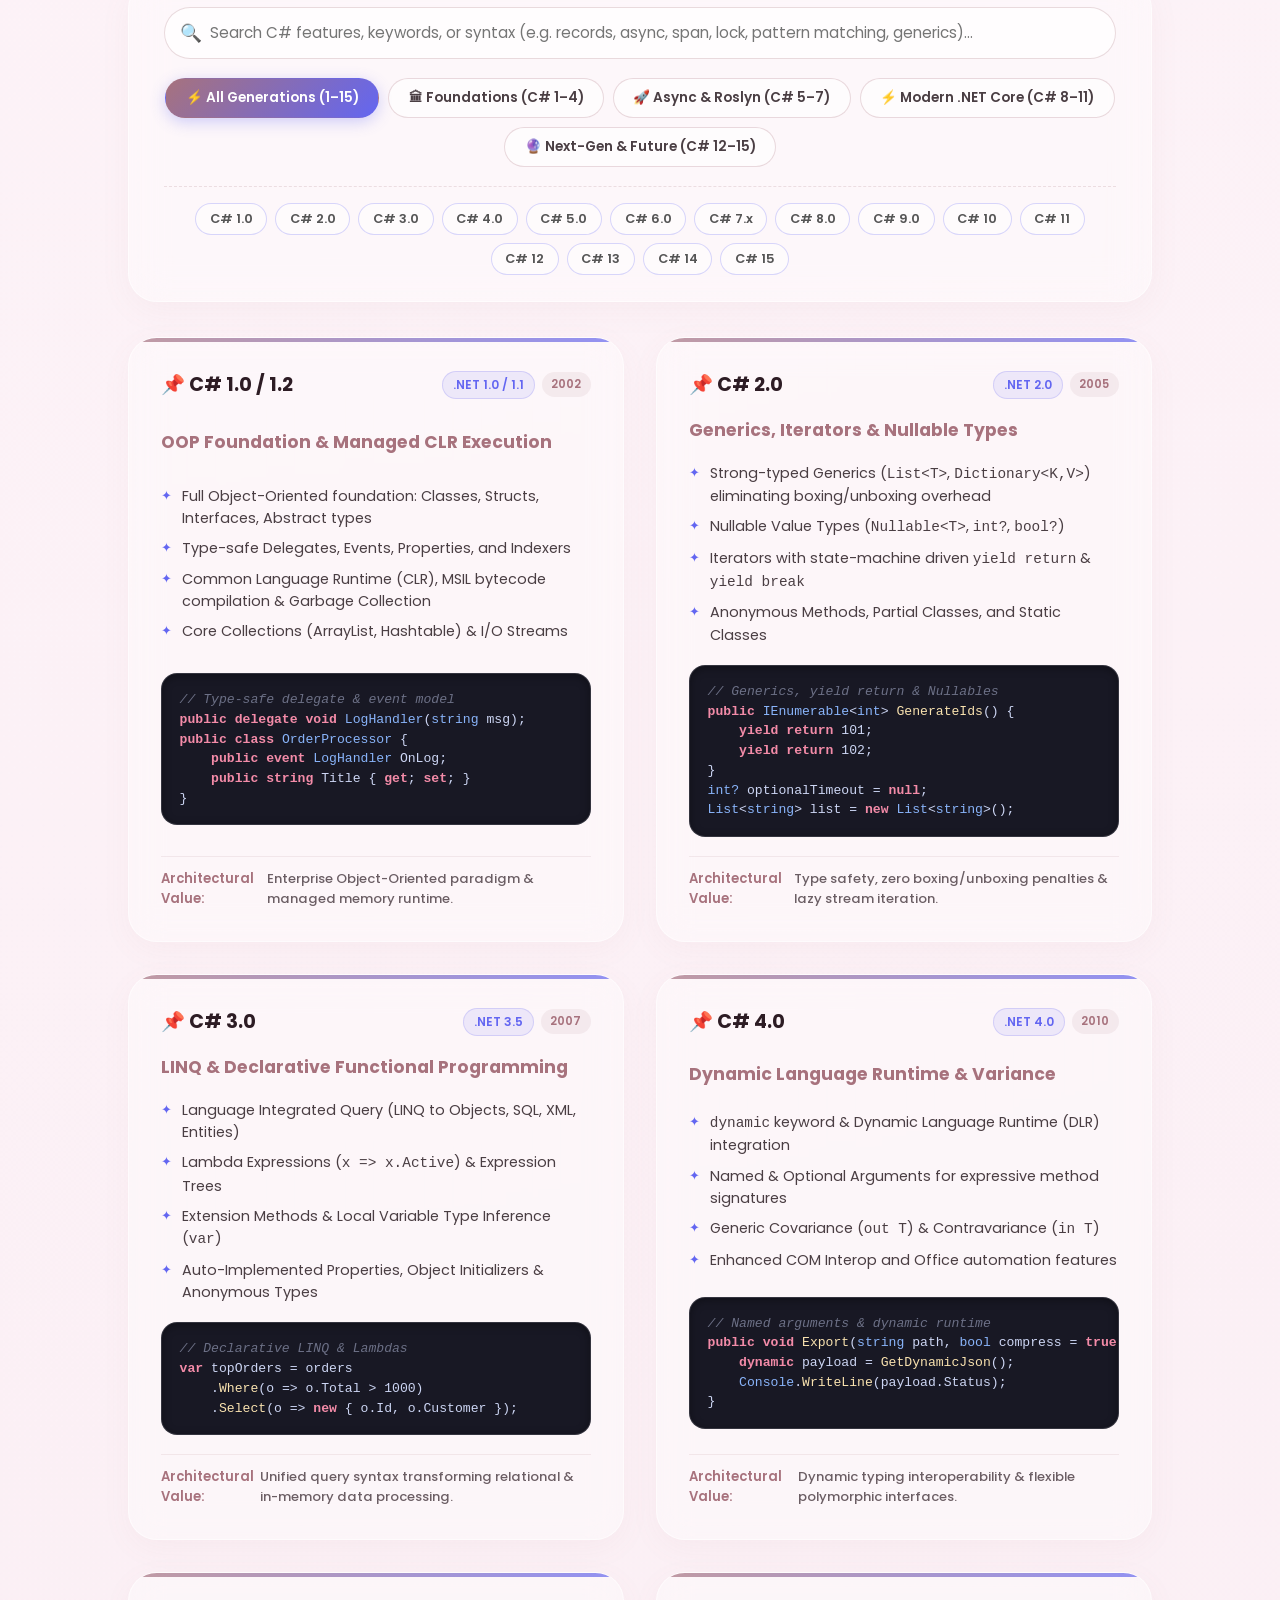
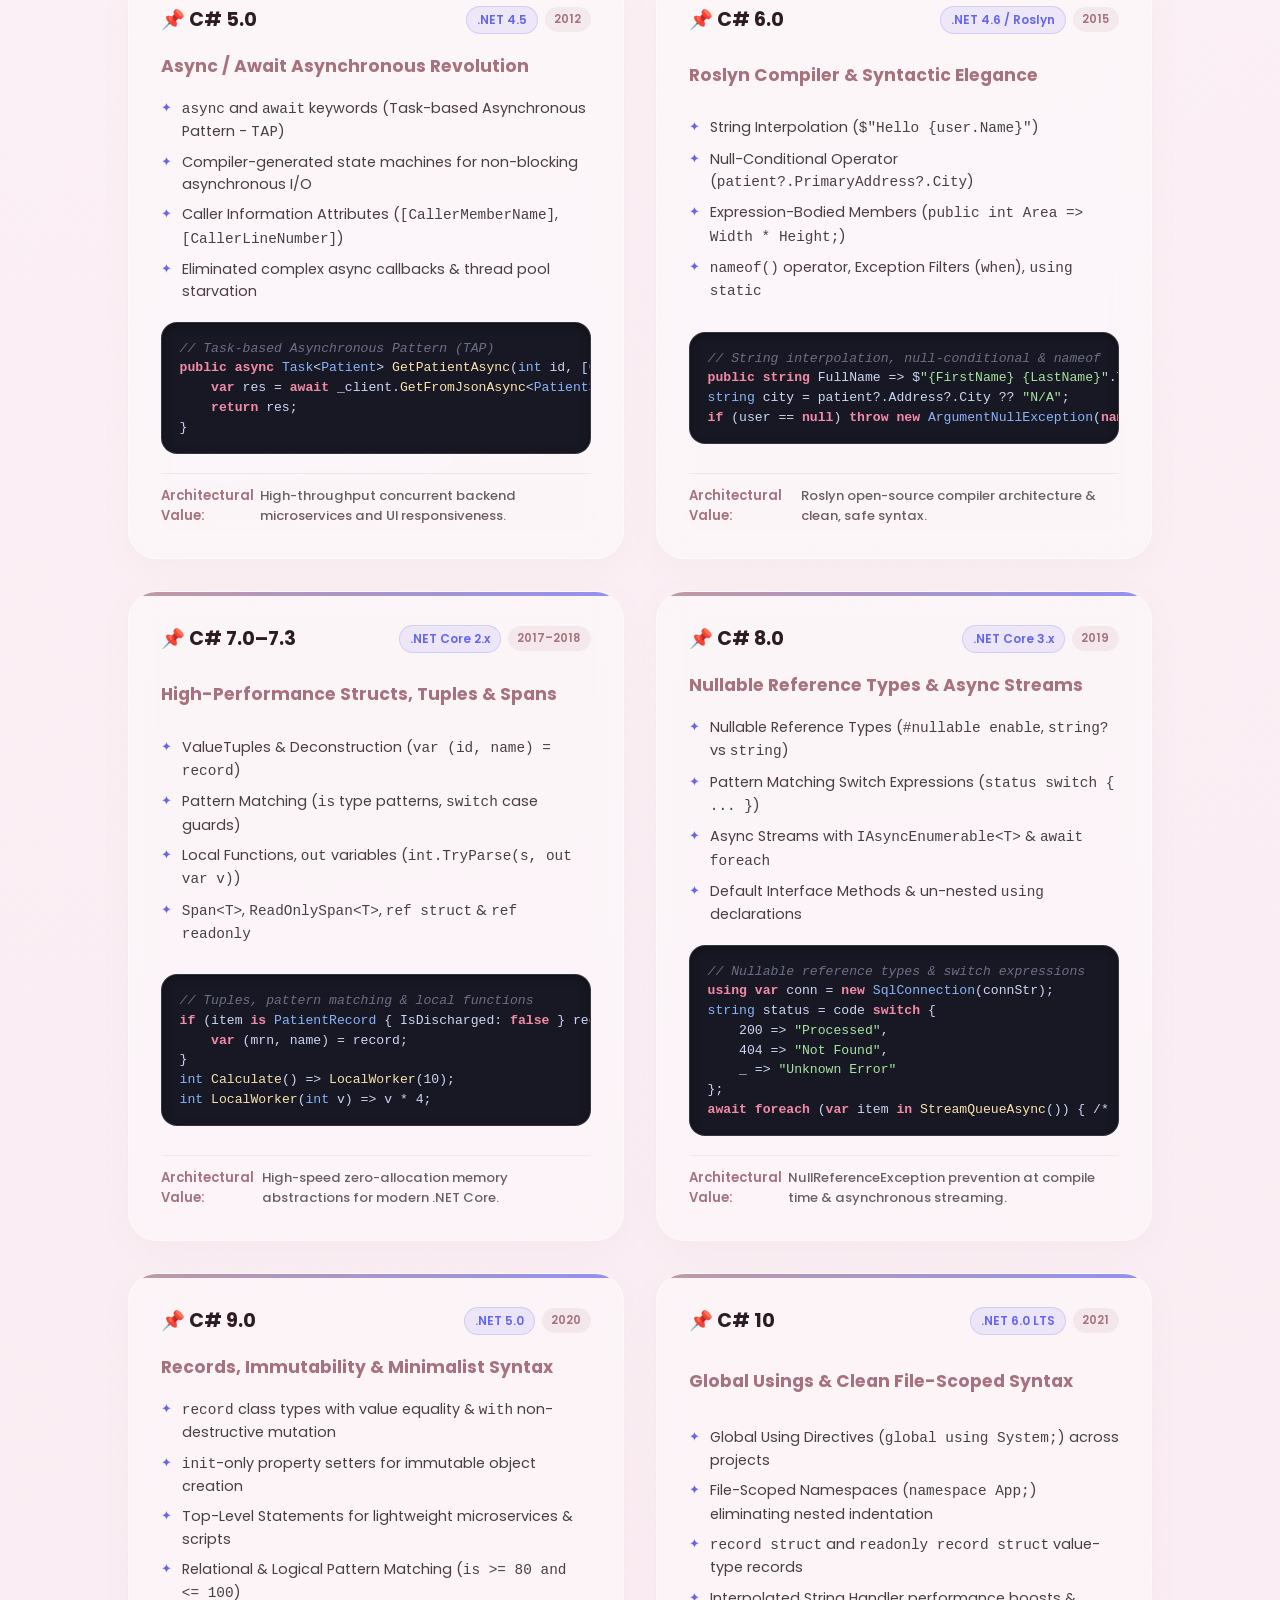
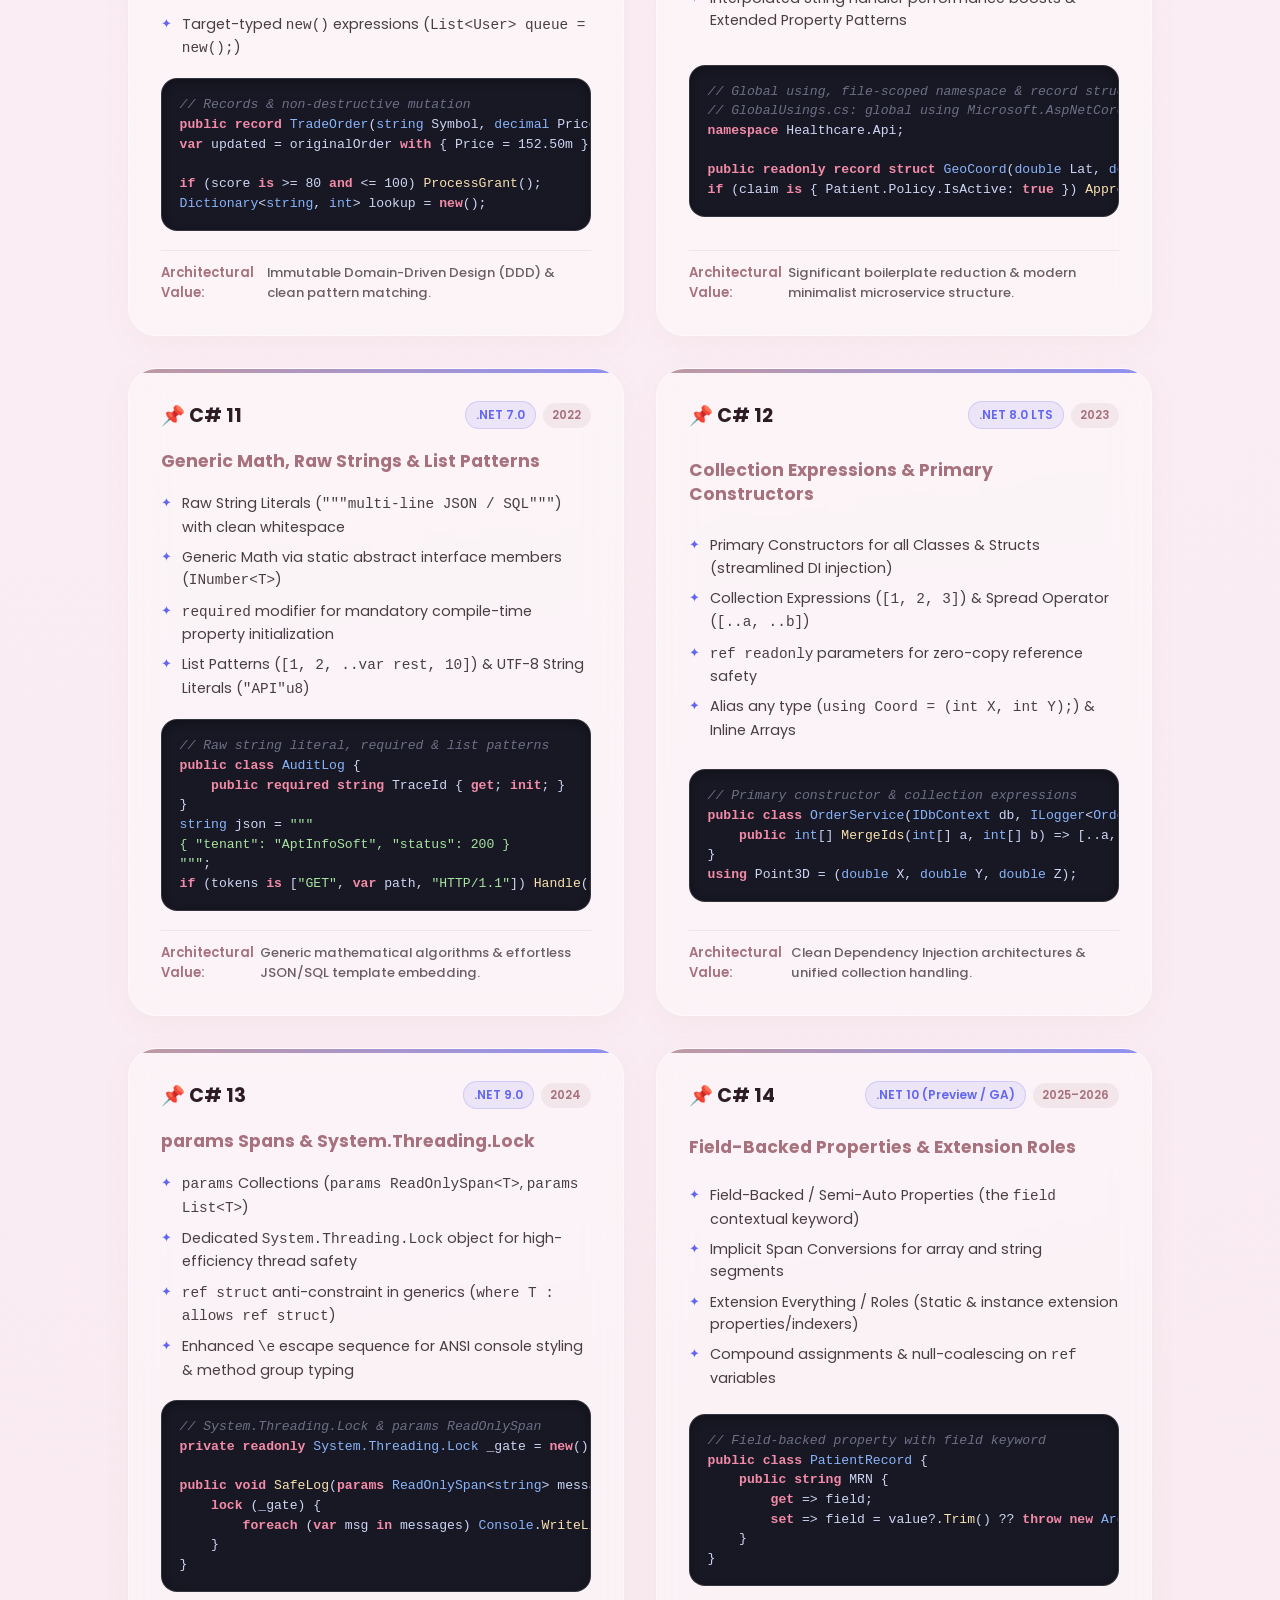
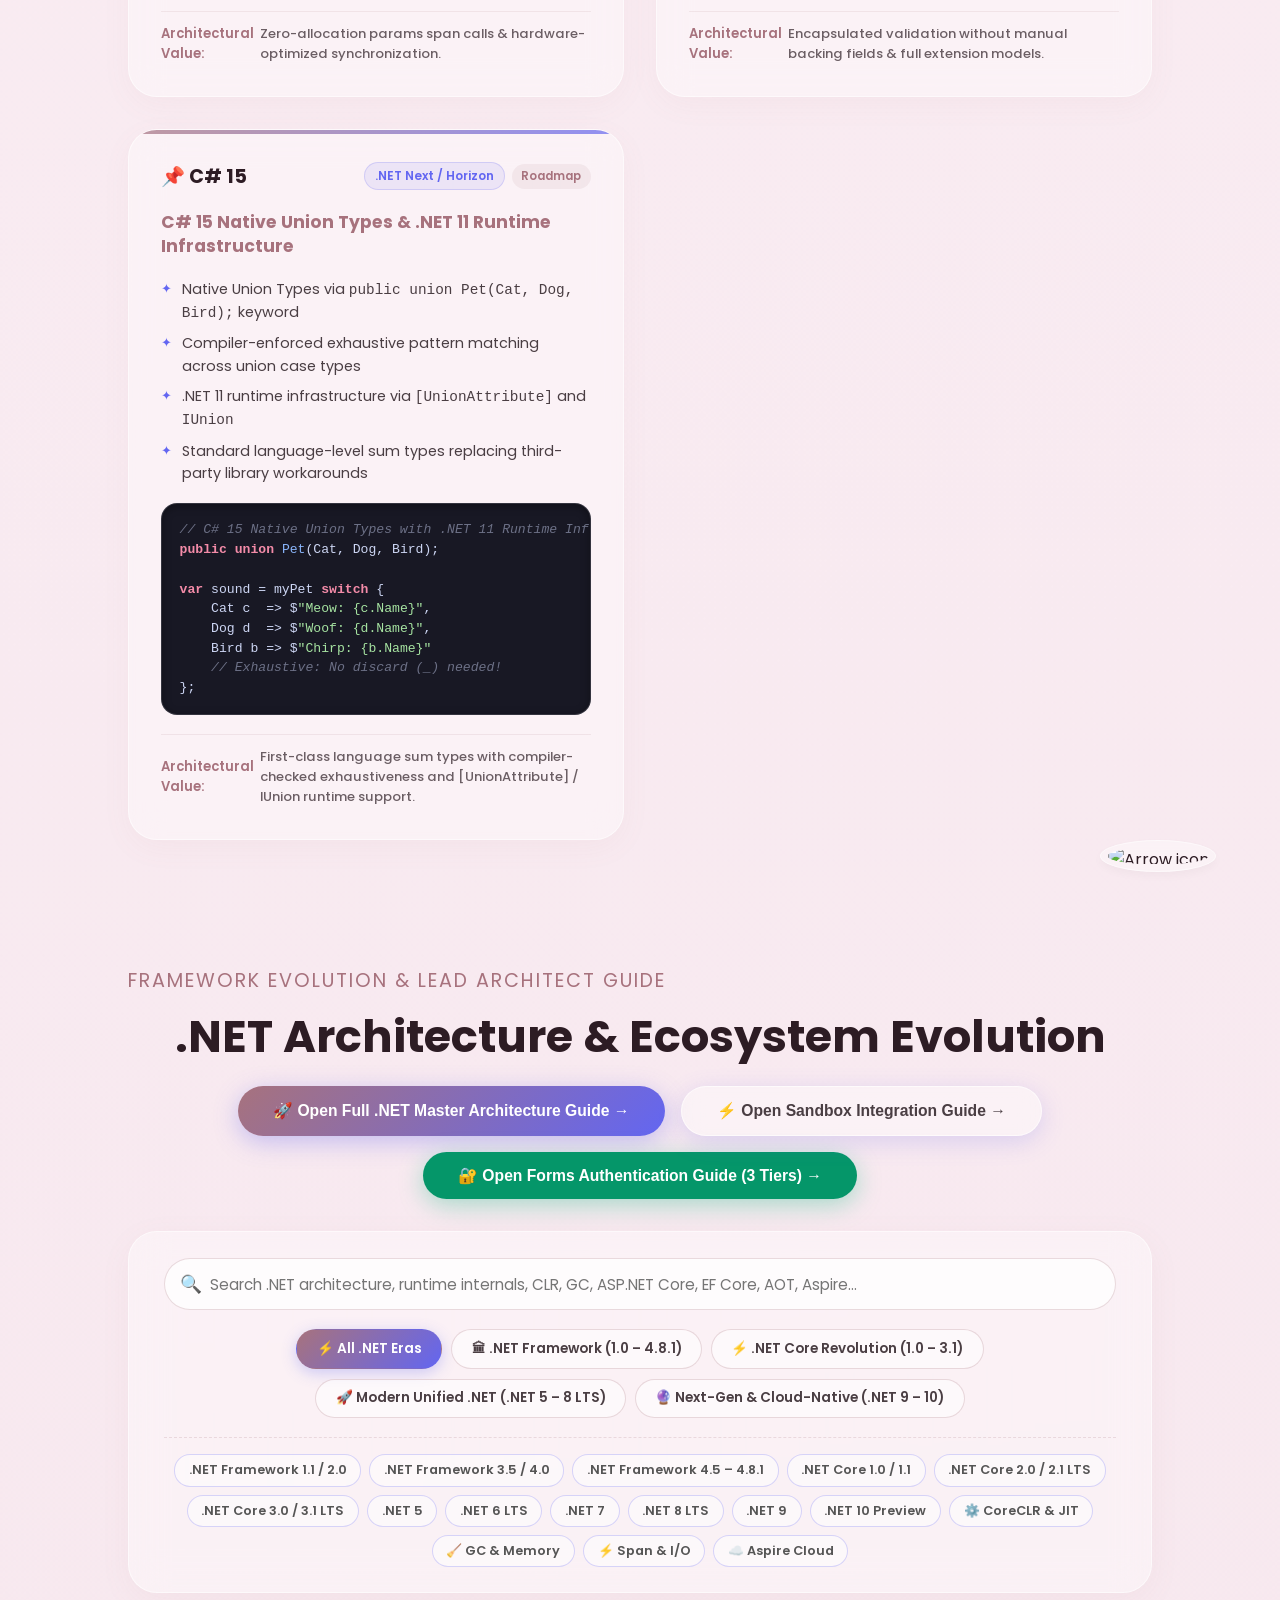
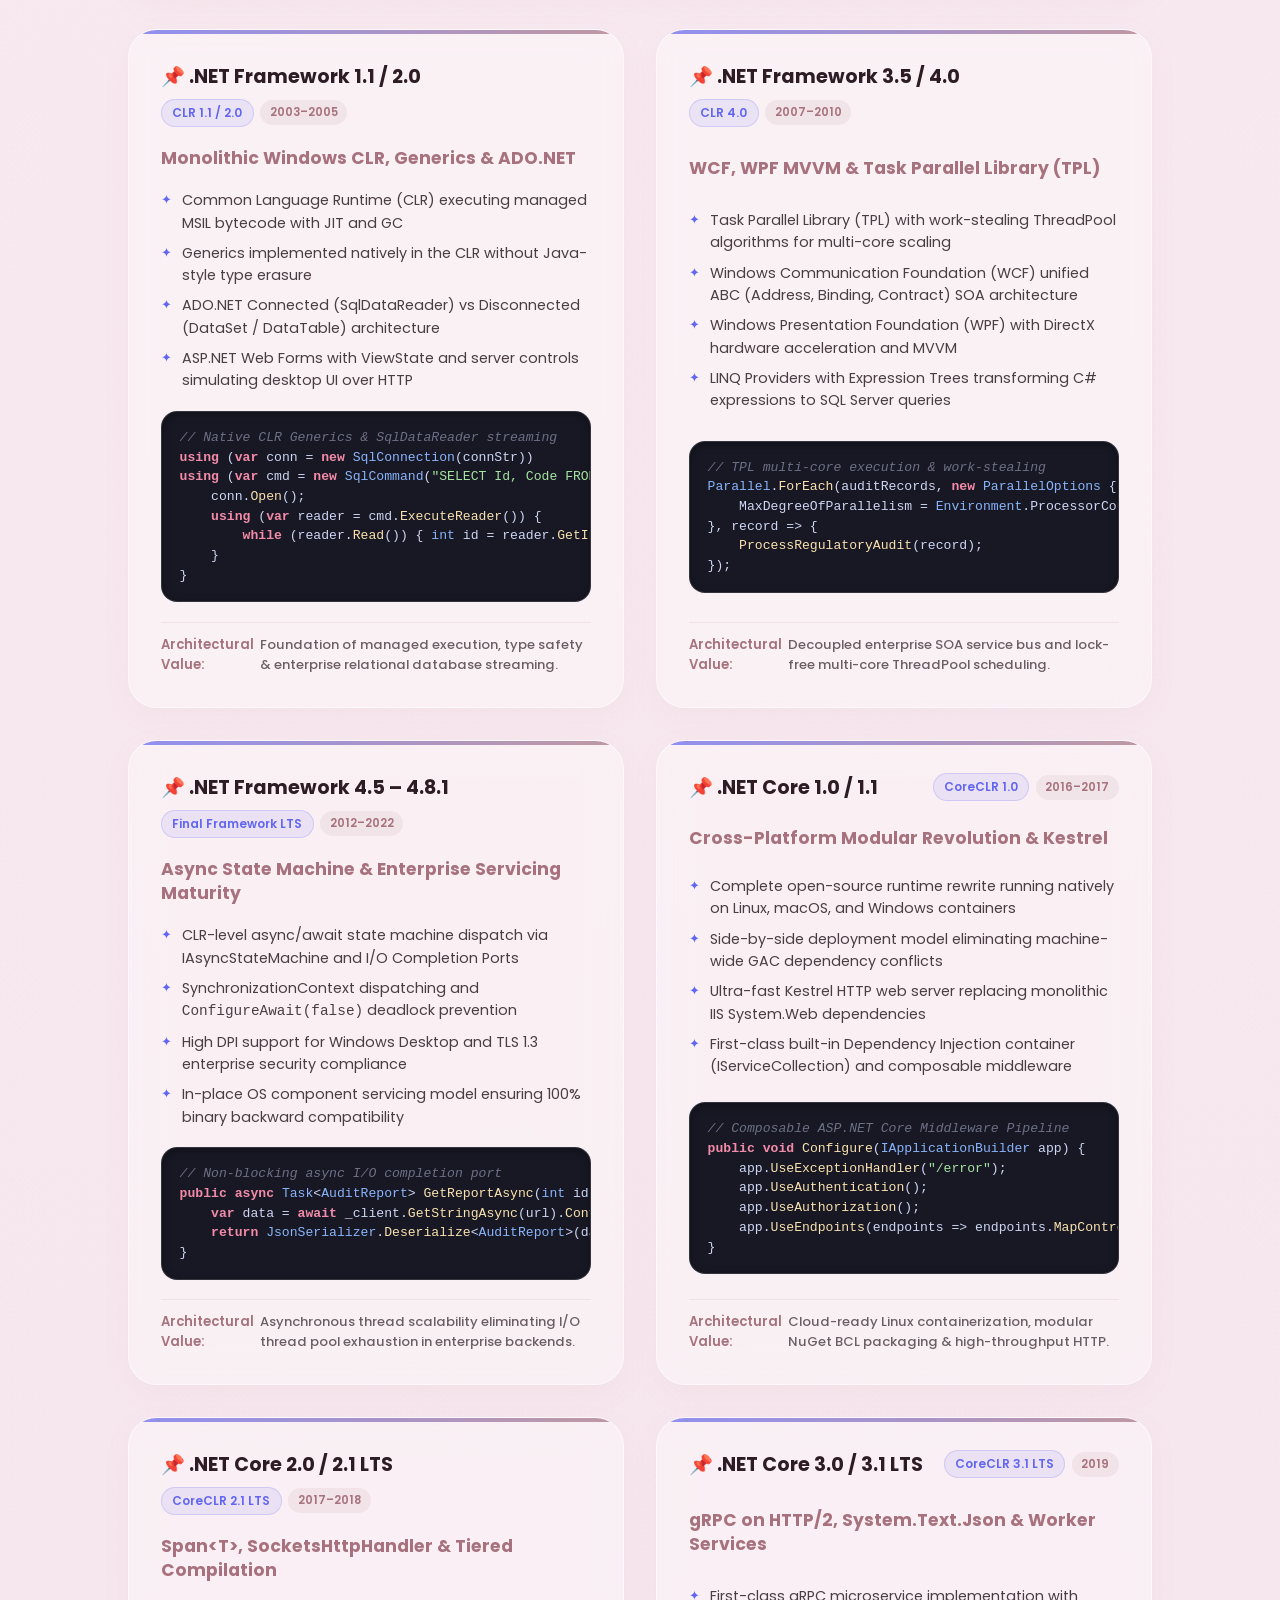
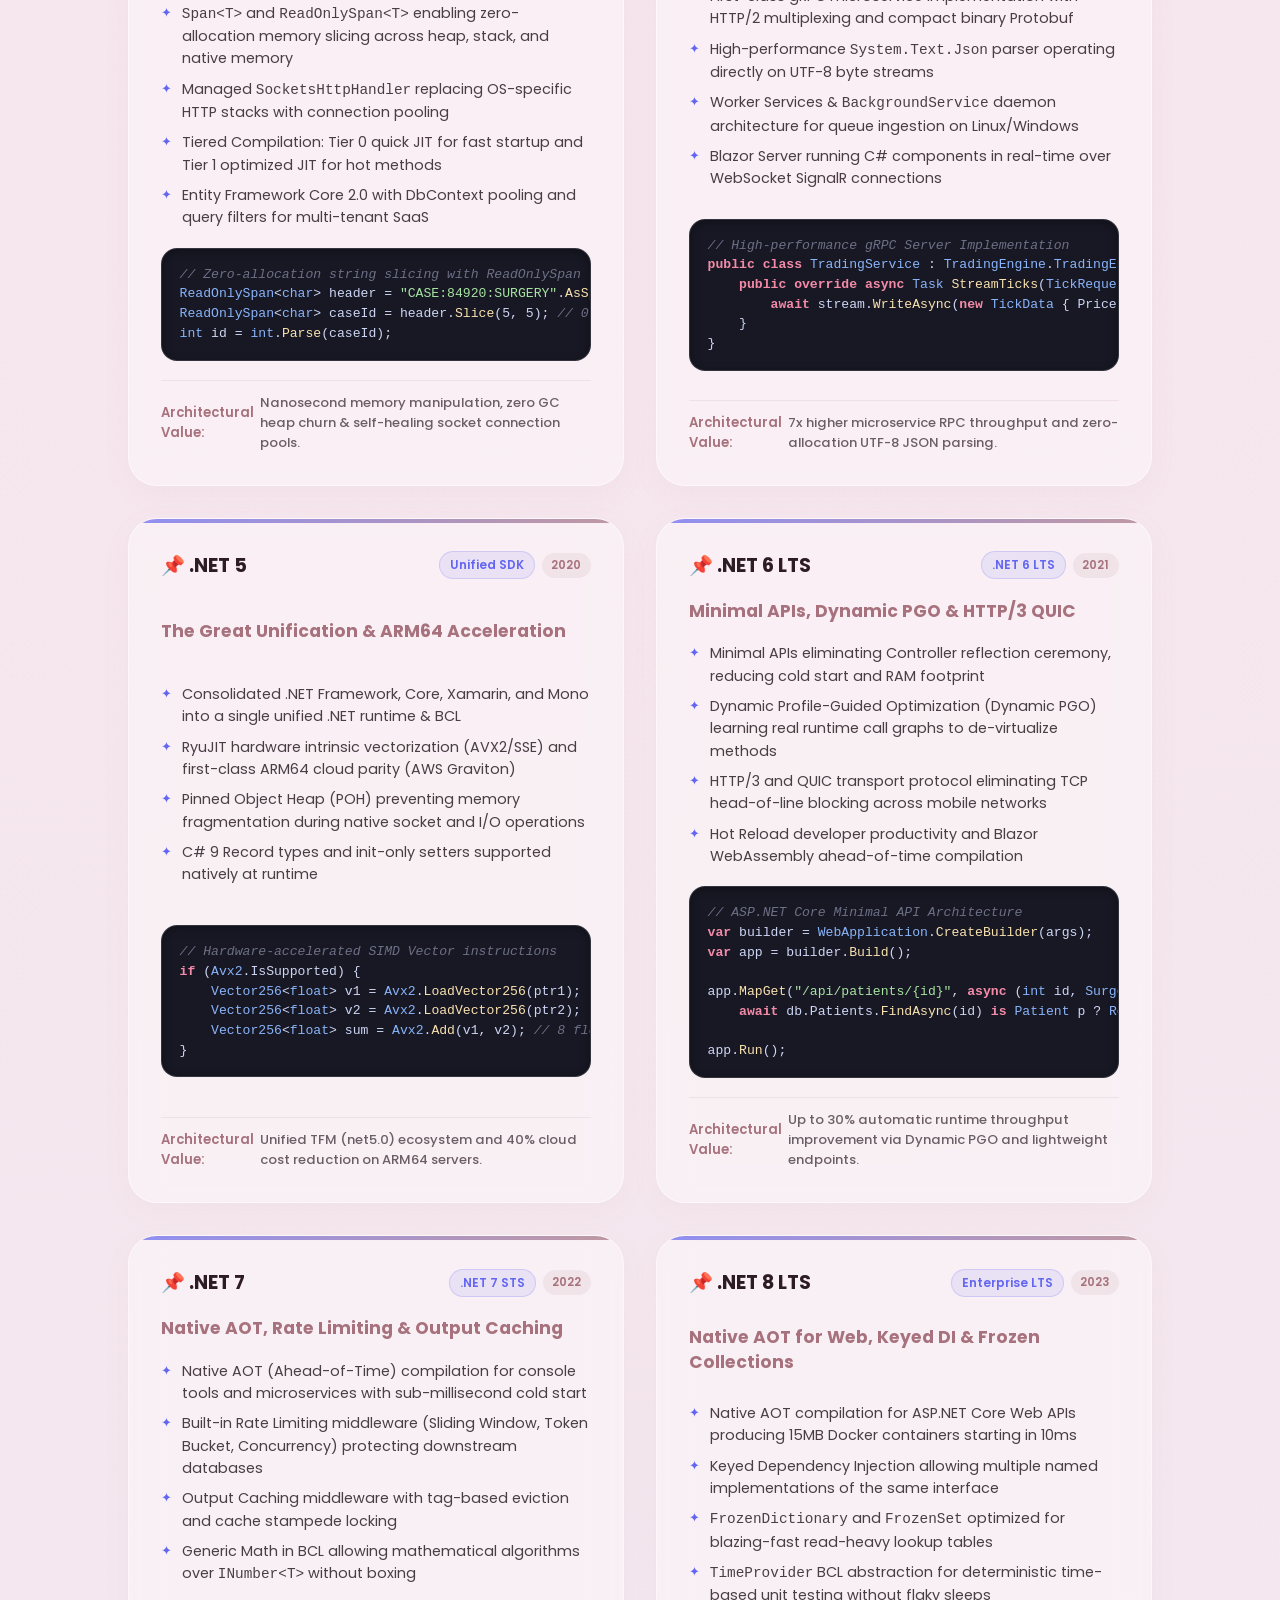
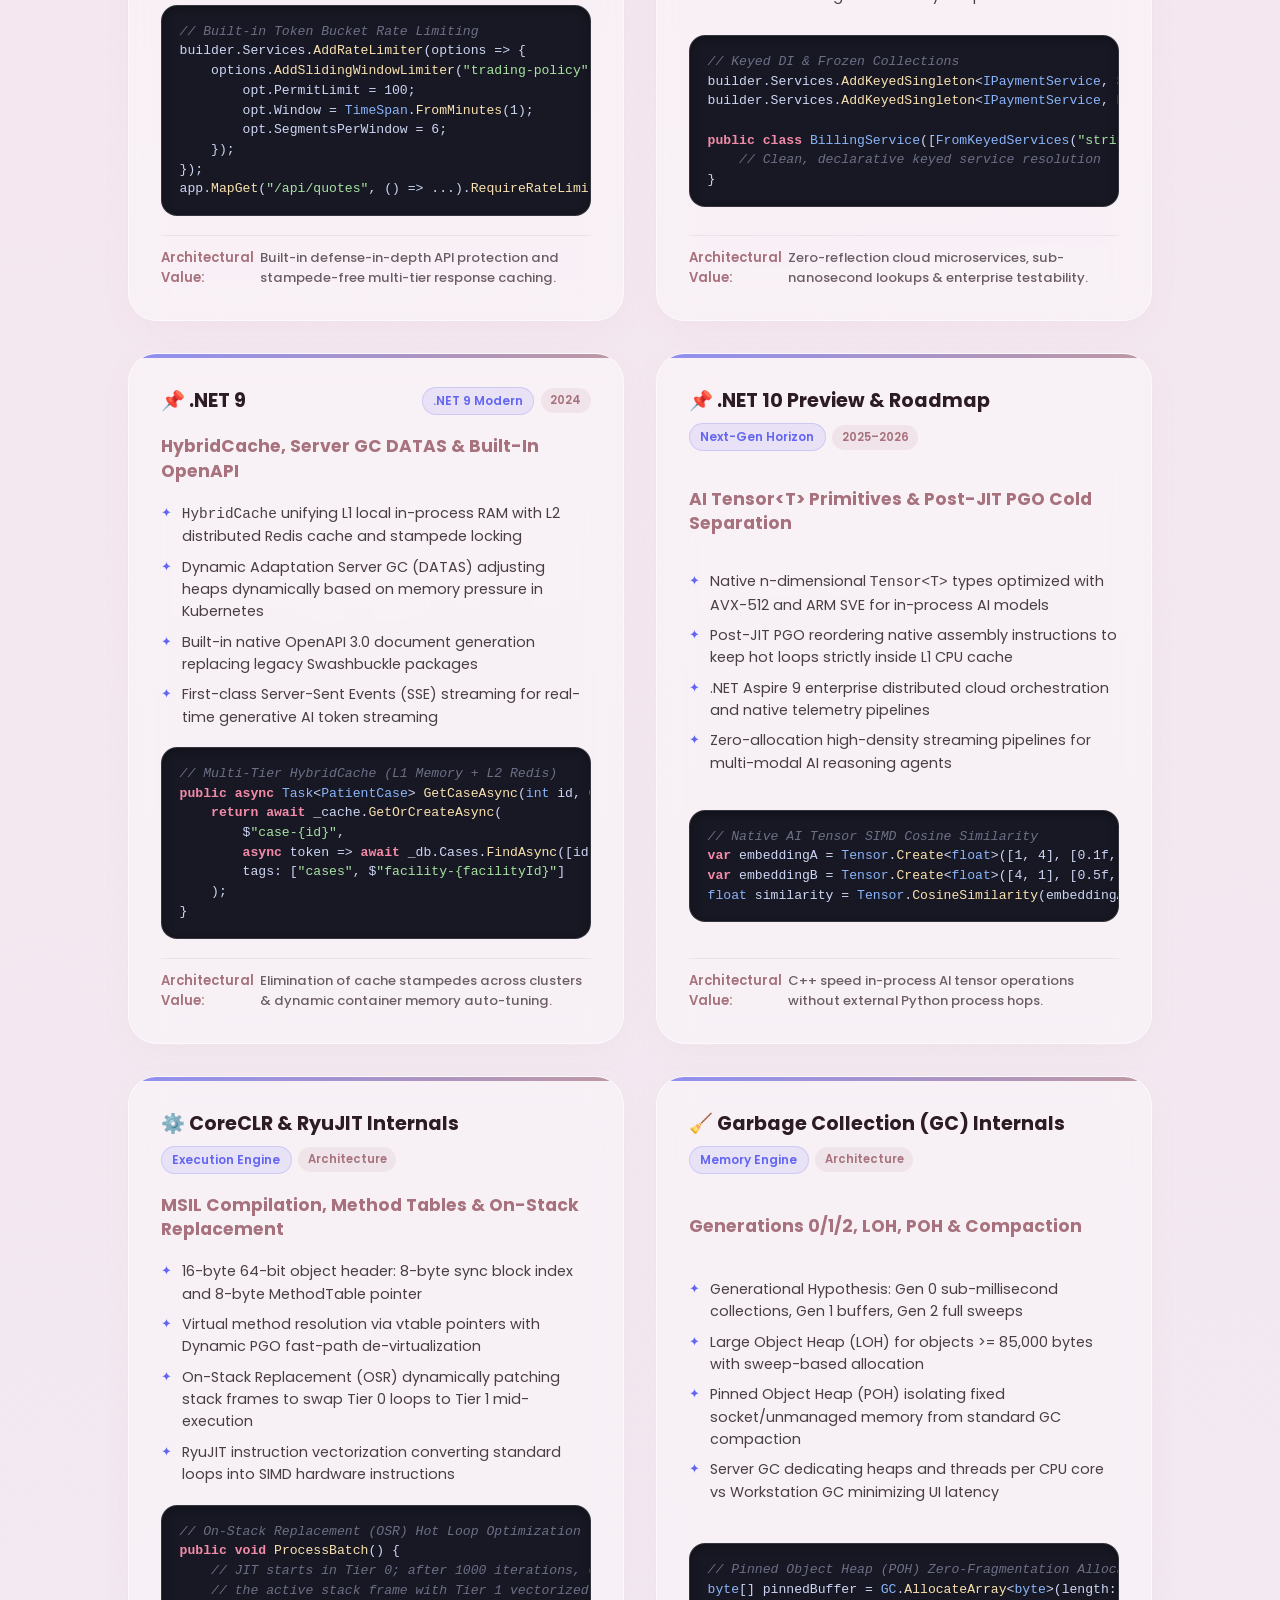
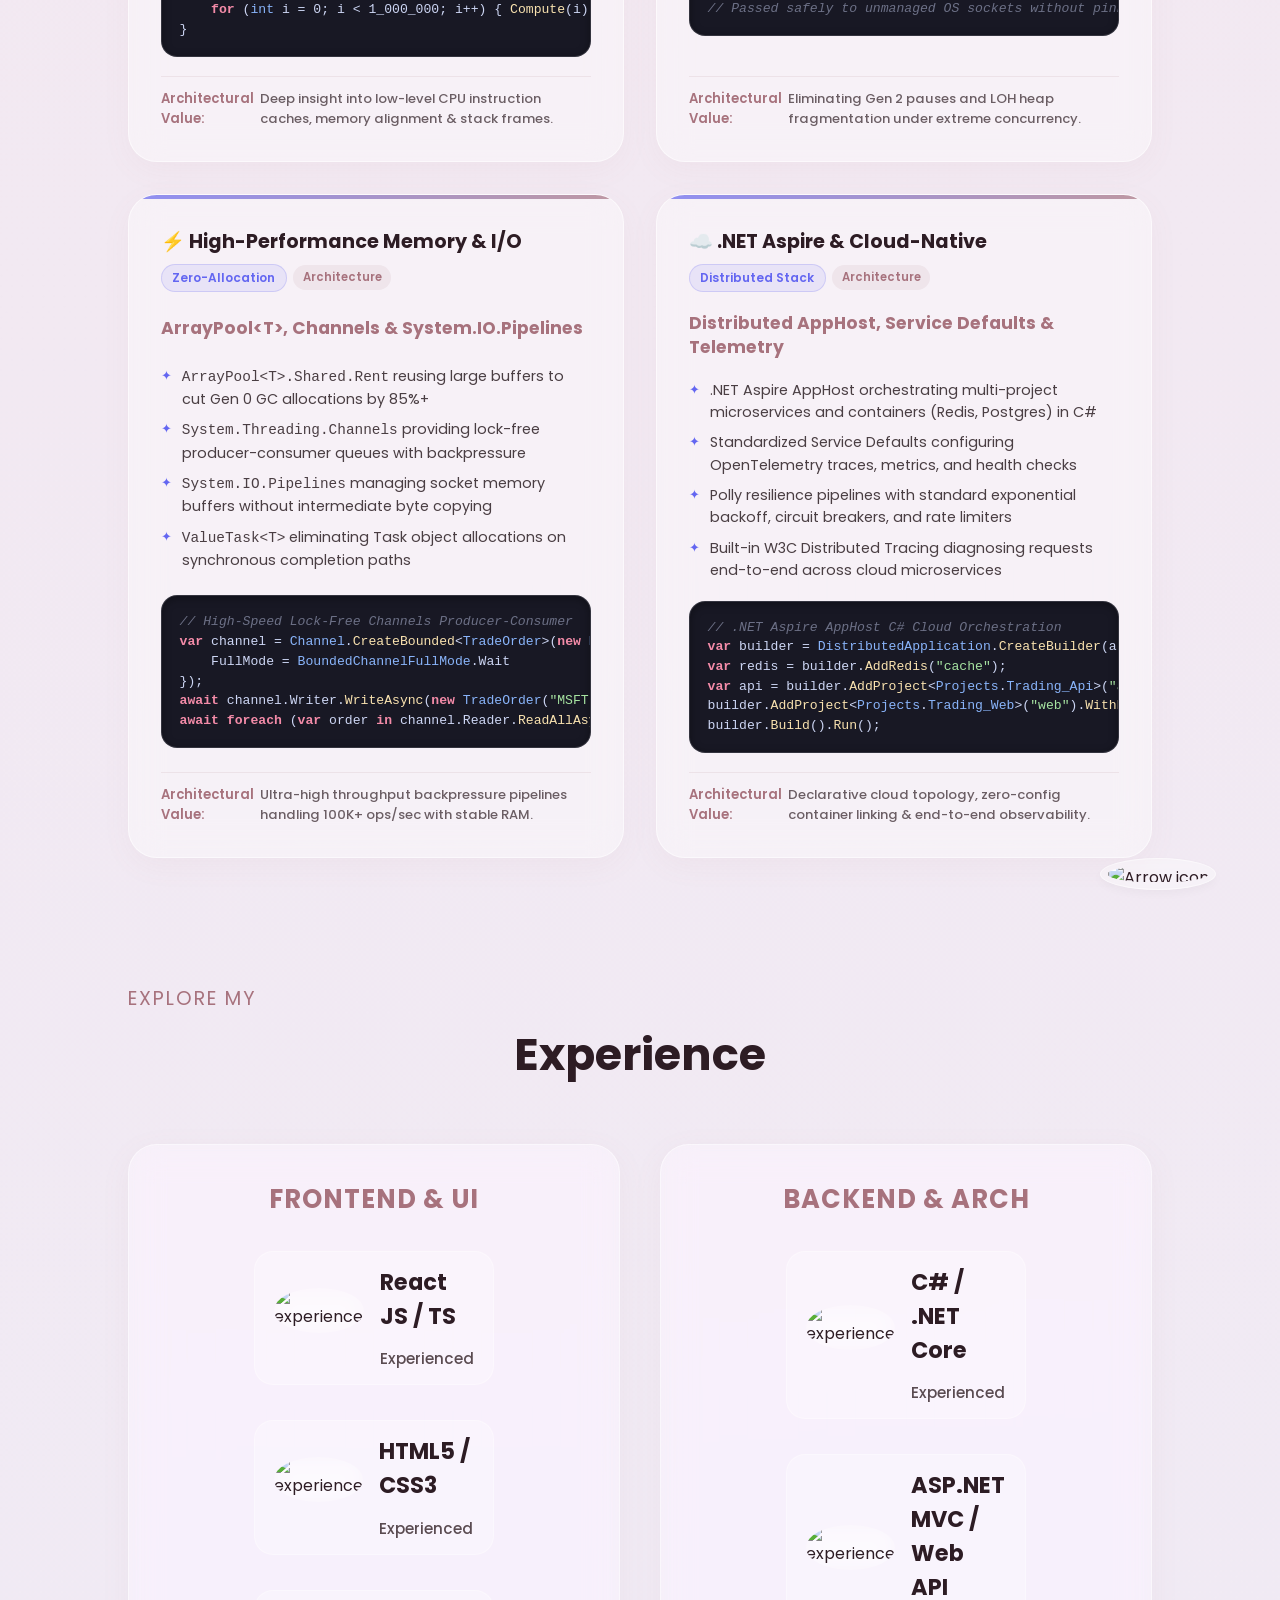
==== commit 927e0959: "Add Chrome Developer Tool 10-tab interactive guide with visual infographics and real-world debugging" ====
--- a/index.html
+++ b/index.html
@@ -18,6 +18,7 @@
                 <li><a href="dotnet-guide.html">.NET</a></li>
                 <li><a href="sandbox-guide.html">Sandbox Integration</a></li>
                 <li><a href="forms-auth-guide.html">Forms Authentication</a></li>
+                <li><a href="devtools-guide.html">Chrome Developer Tool</a></li>
                 <li><a href="#experience">Experience</a></li>
                 <li><a href="#projects">Projects</a></li>
                 <li><a href="#contact">Contact</a></li>
@@ -38,6 +39,7 @@
     <li><a href="dotnet-guide.html" onclick = "toggleMenu()">.NET</a></li>
     <li><a href="sandbox-guide.html" onclick = "toggleMenu()">Sandbox Integration</a></li>
     <li><a href="forms-auth-guide.html" onclick = "toggleMenu()">Forms Authentication</a></li>
+    <li><a href="devtools-guide.html" onclick = "toggleMenu()">Chrome Developer Tool</a></li>
     <li><a href="#experience" onclick = "toggleMenu()">Experience</a></li>
     <li><a href="#projects" onclick = "toggleMenu()">Projects</a></li>
     <li><a href="#contact" onclick = "toggleMenu()">Contact</a></li>
@@ -1498,6 +1500,7 @@
                 <li><a href="dotnet-guide.html">.NET</a></li>
                 <li><a href="sandbox-guide.html">Sandbox Integration</a></li>
                 <li><a href="forms-auth-guide.html">Forms Authentication</a></li>
+                <li><a href="devtools-guide.html">Chrome Developer Tool</a></li>
                 <li><a href="#experience">Experience</a></li>
                 <li><a href="#projects">Projects</a></li>
                 <li><a href="#contact">Contact</a></li>
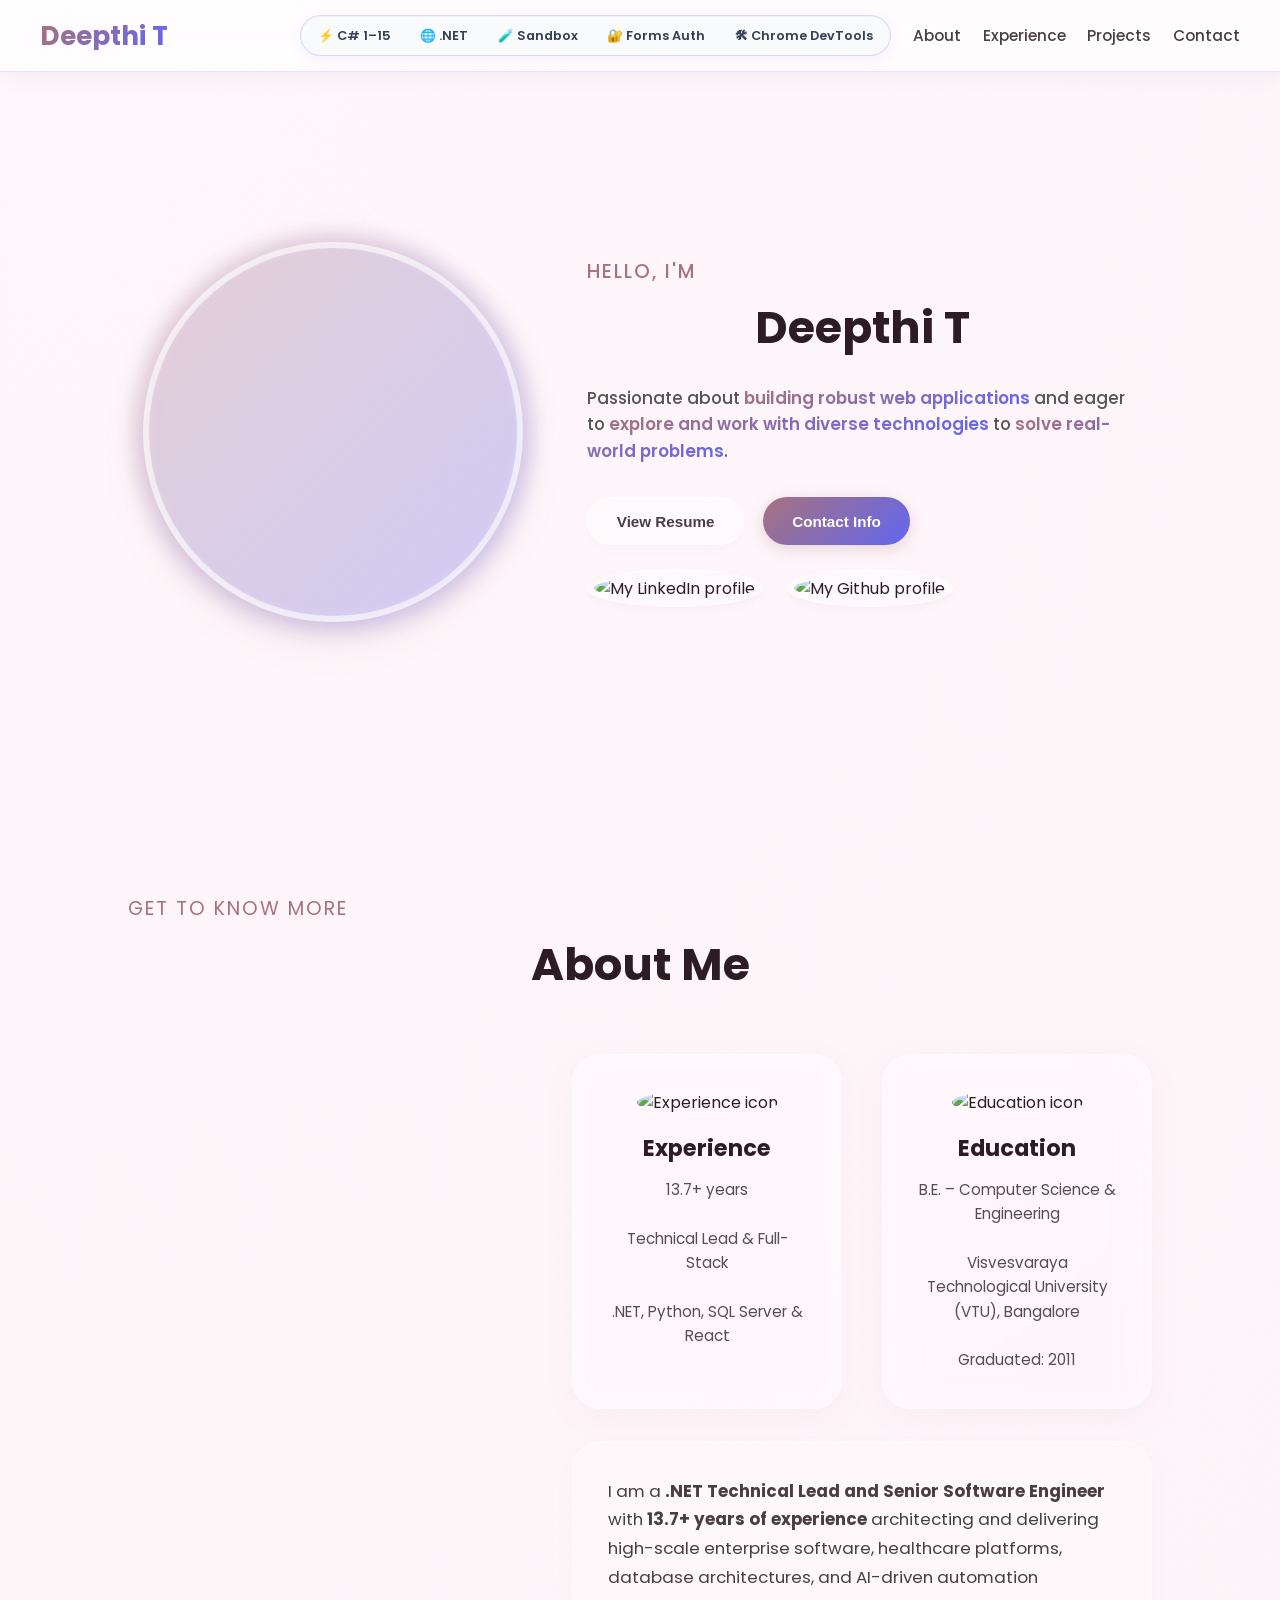
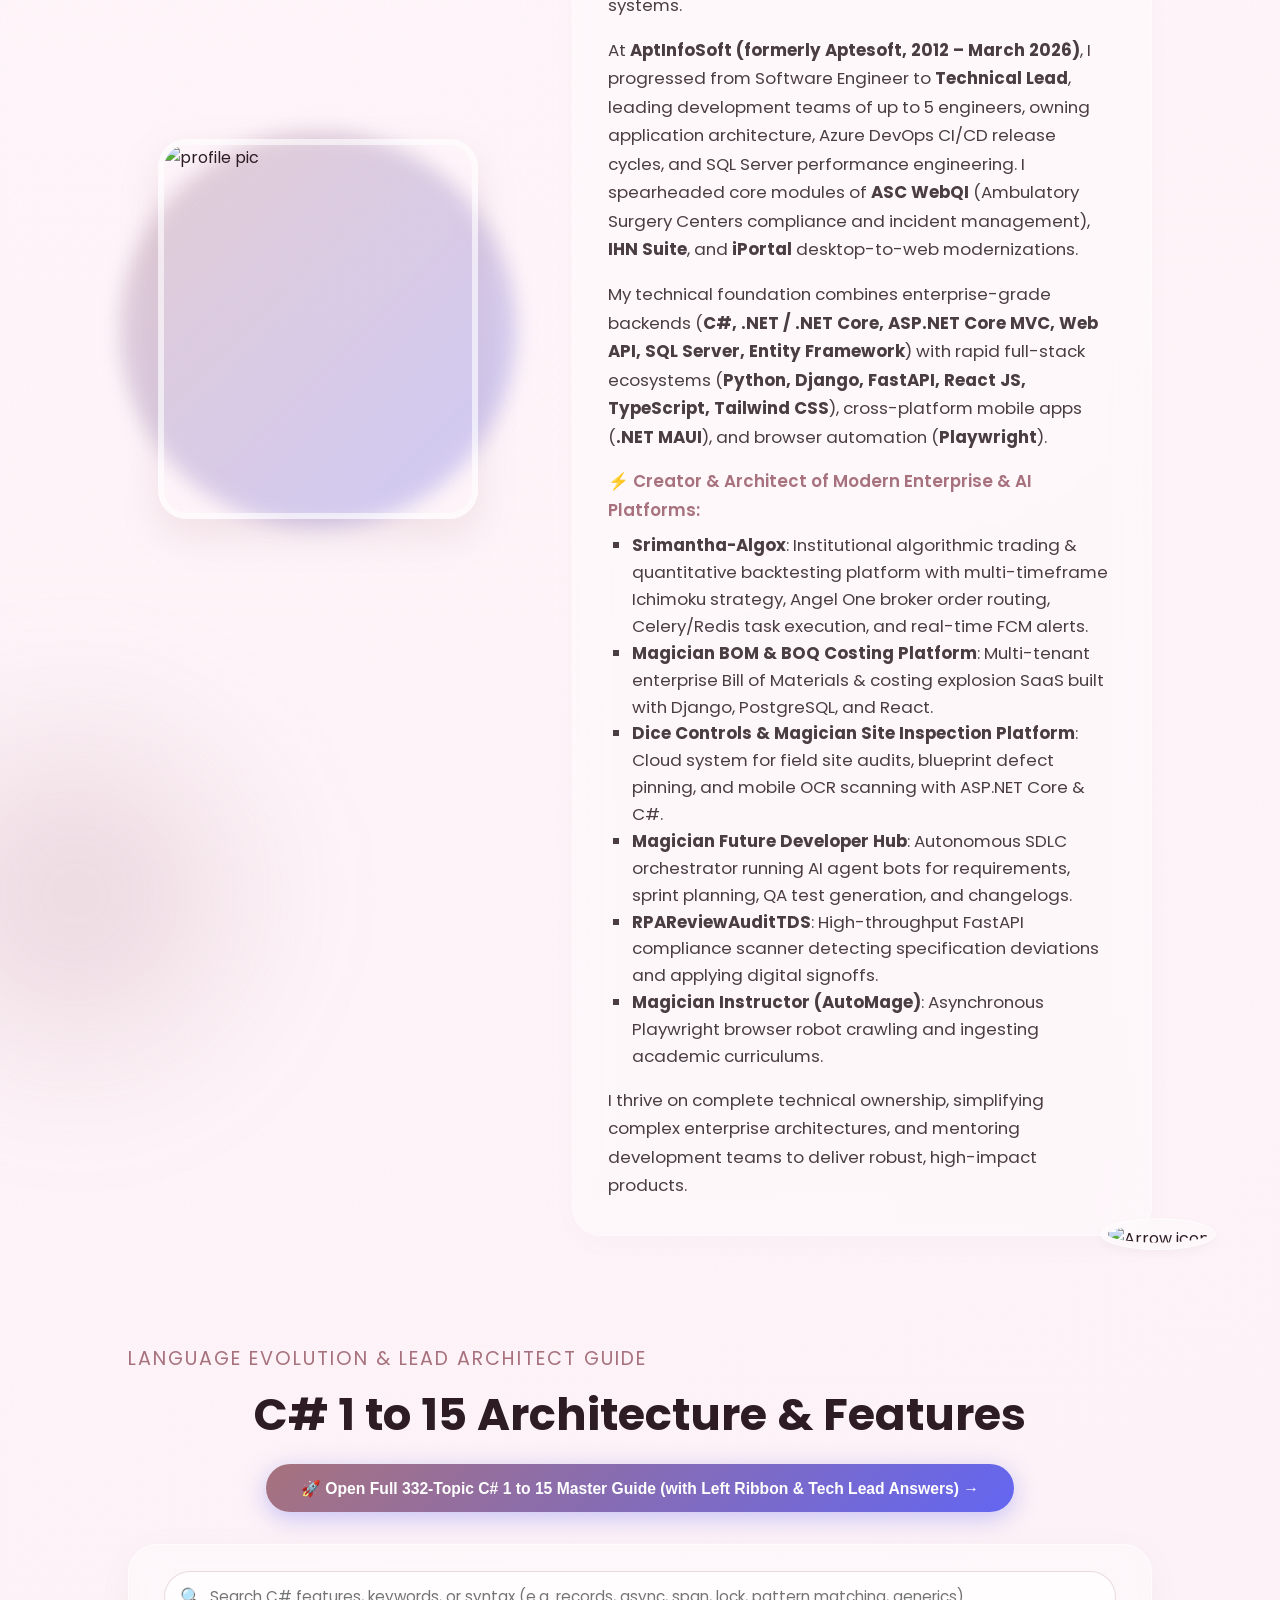
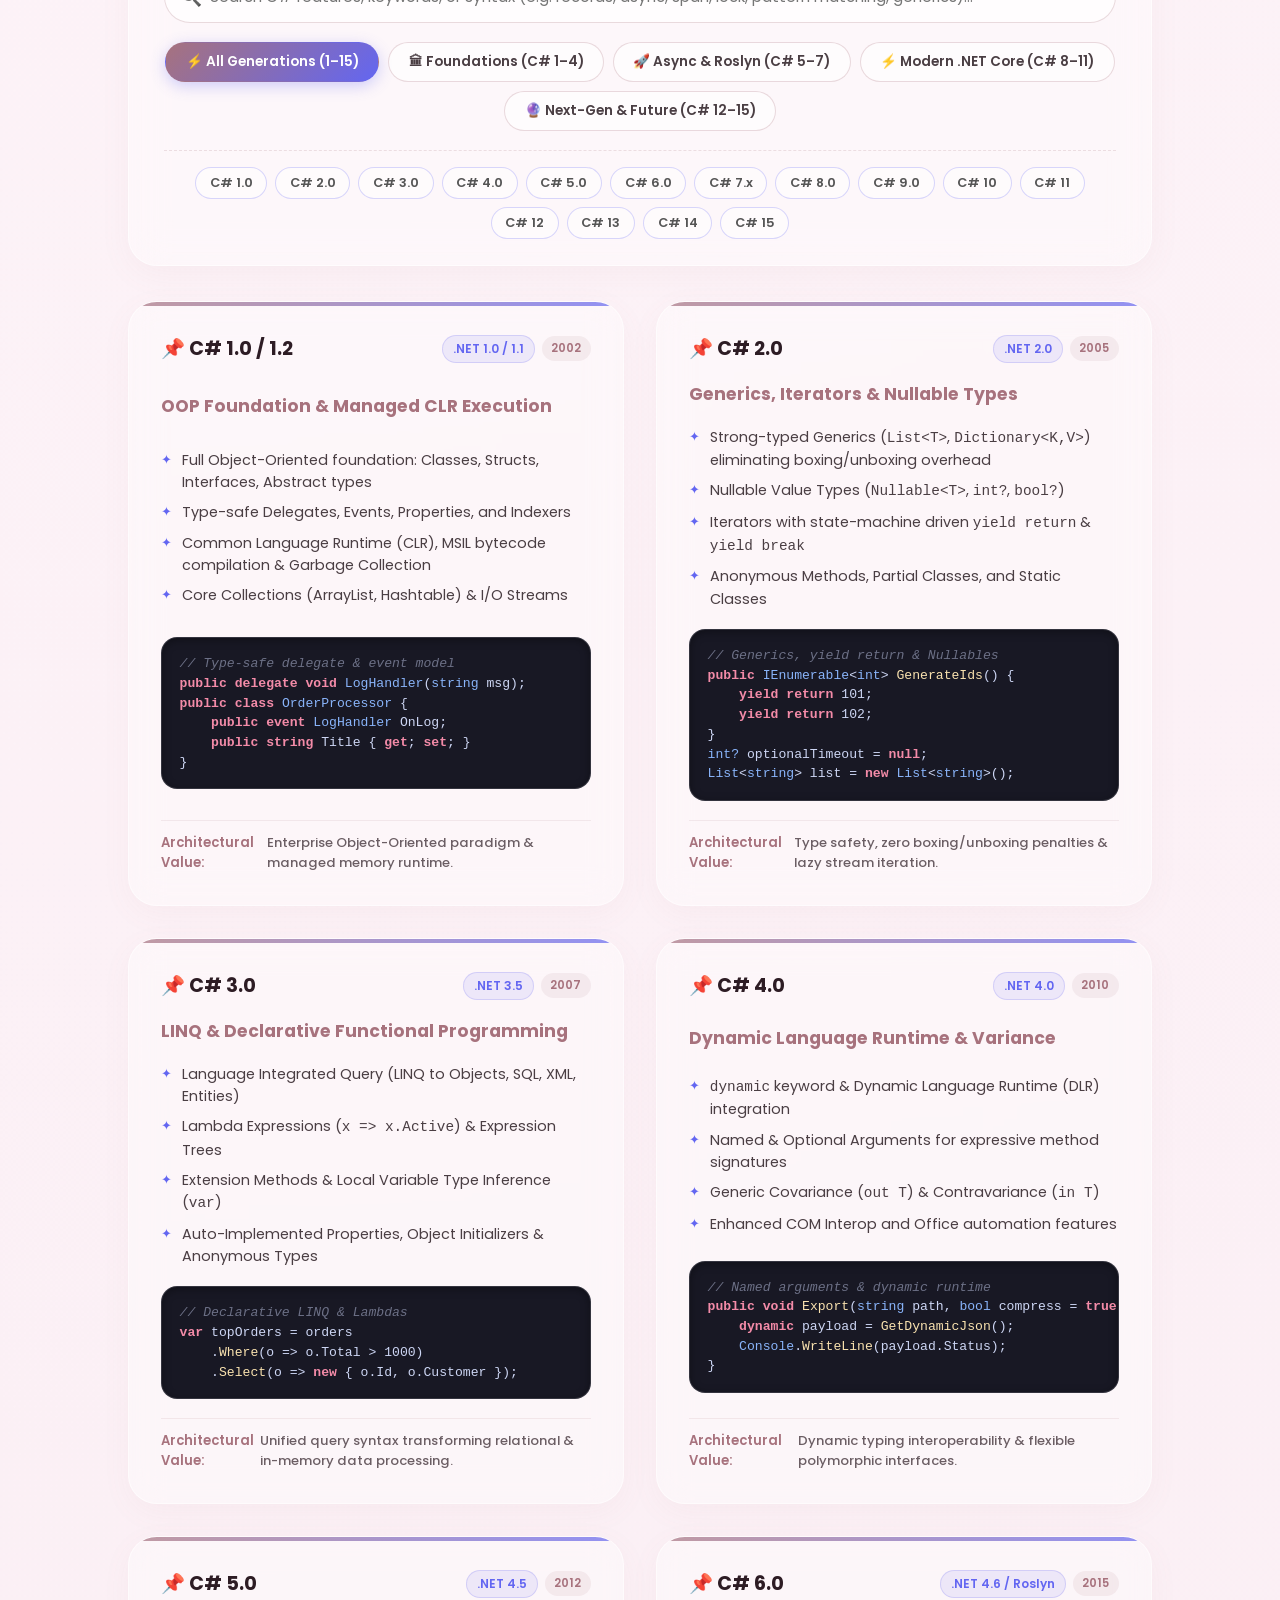
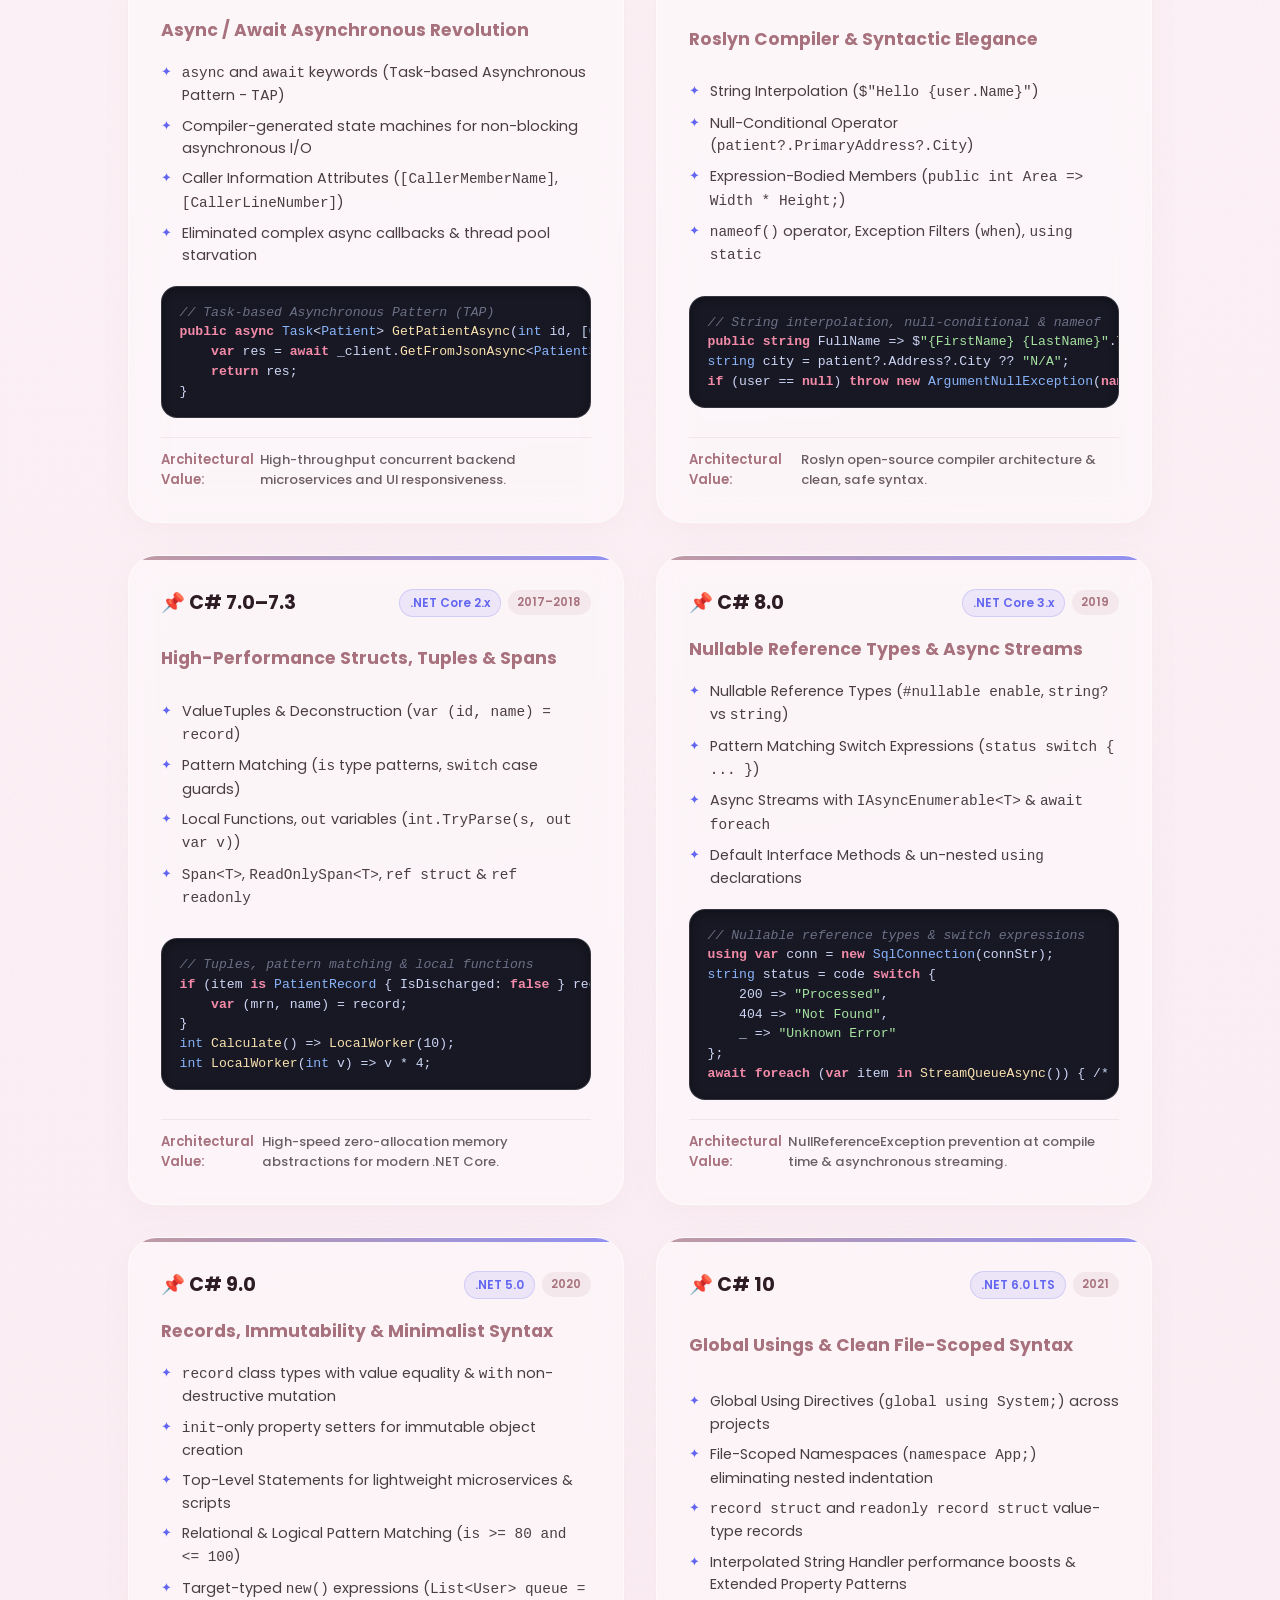
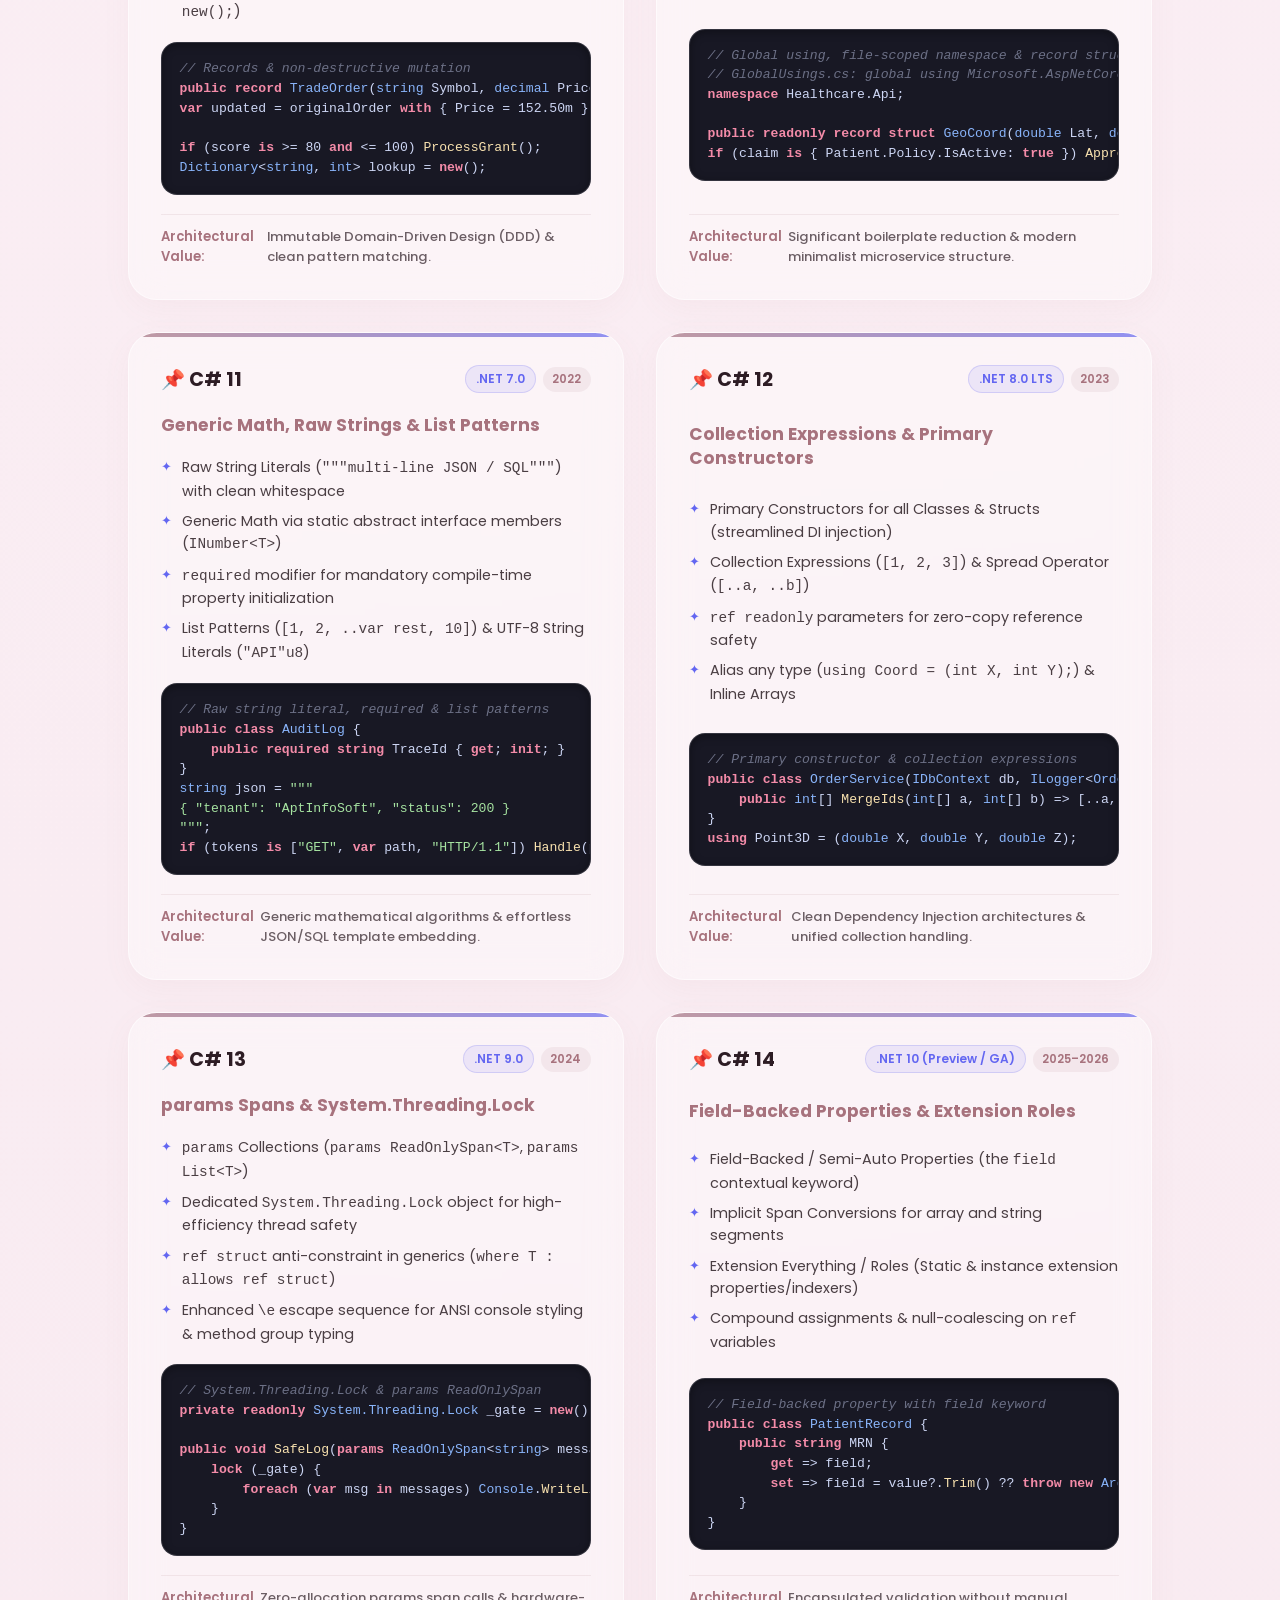
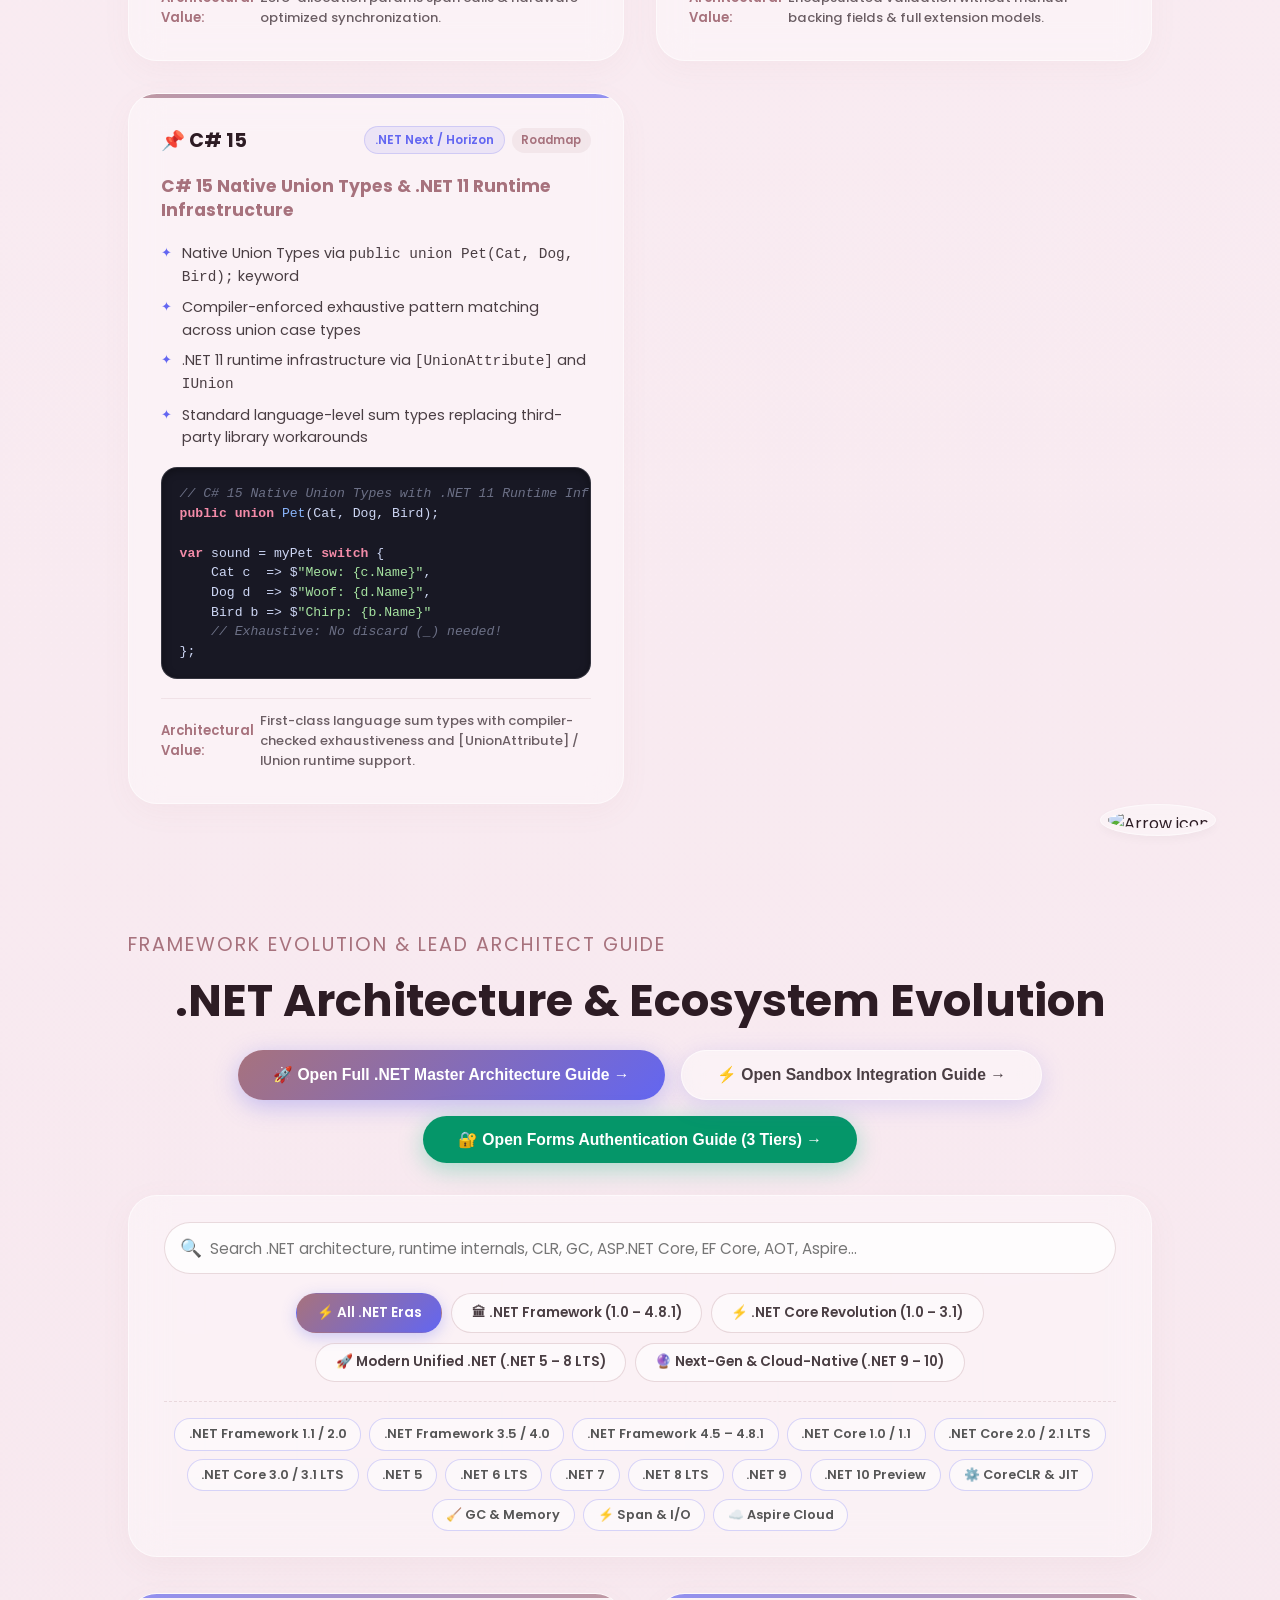
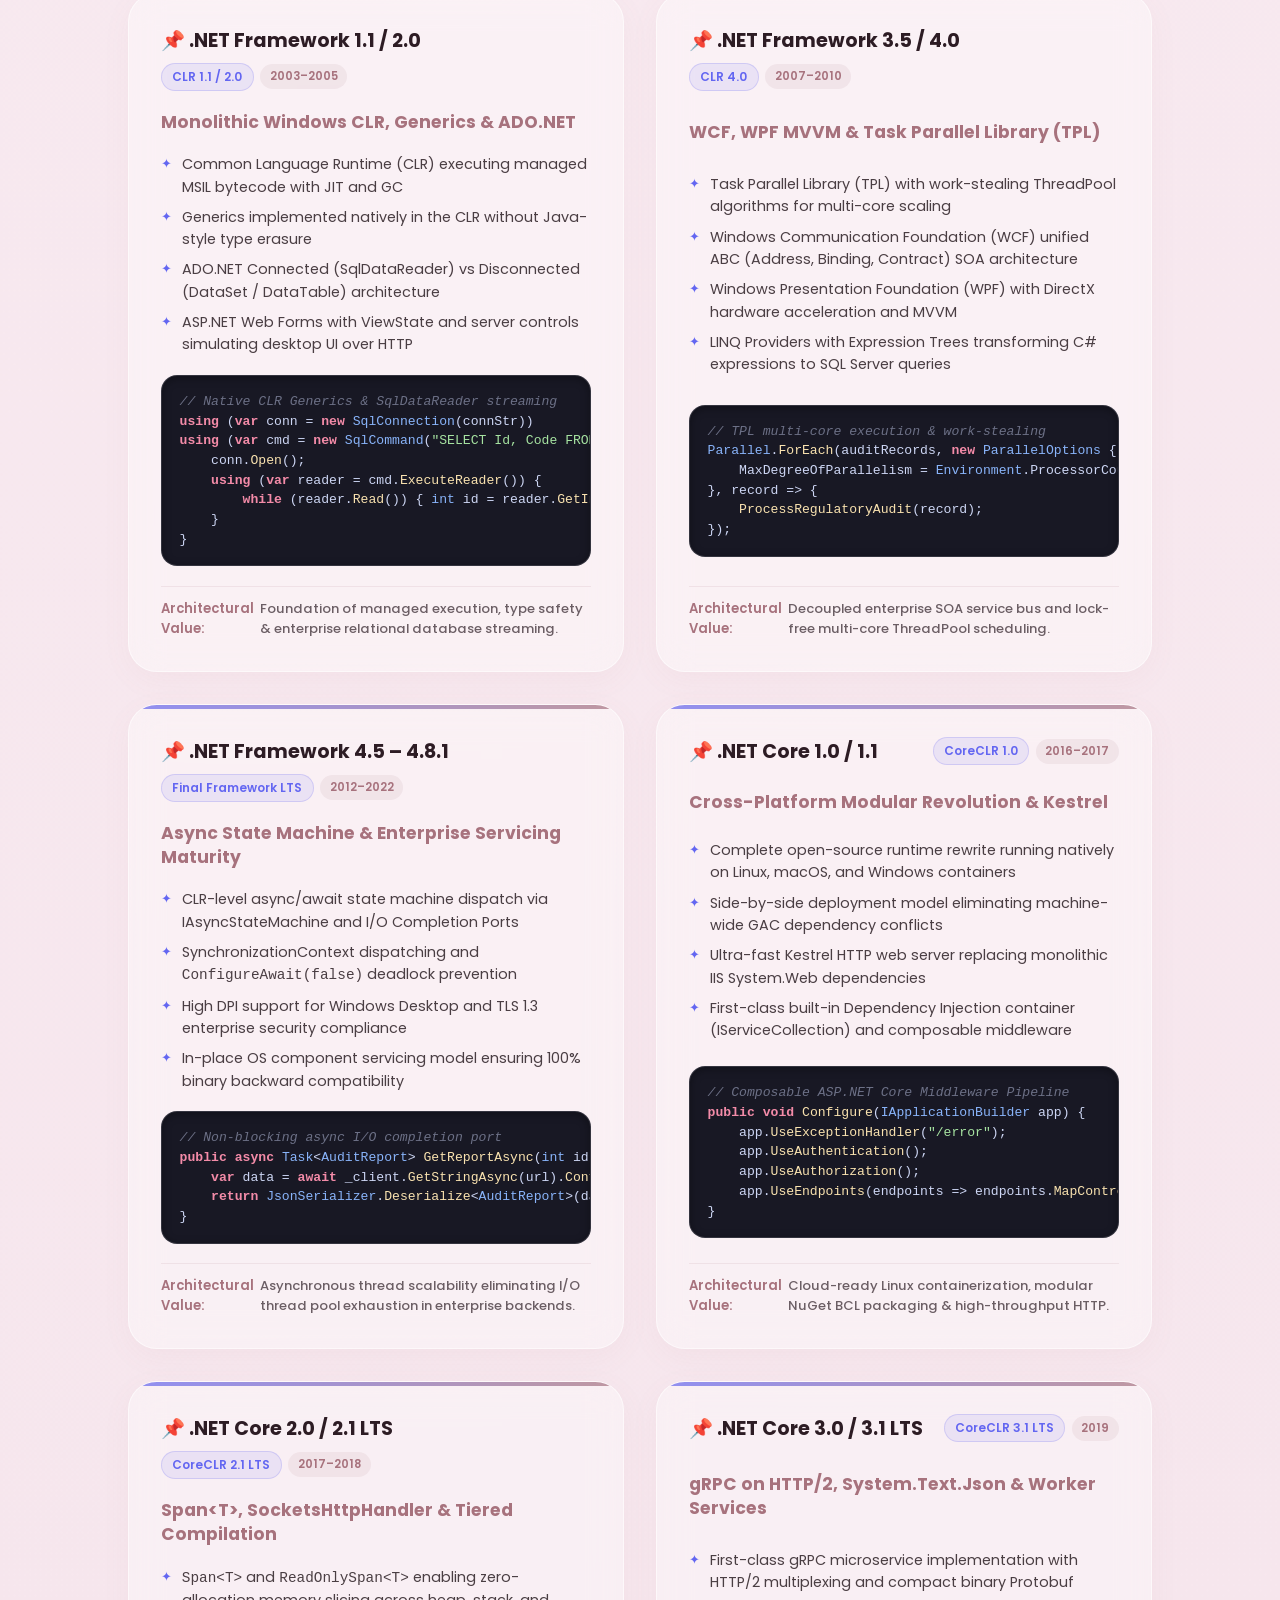
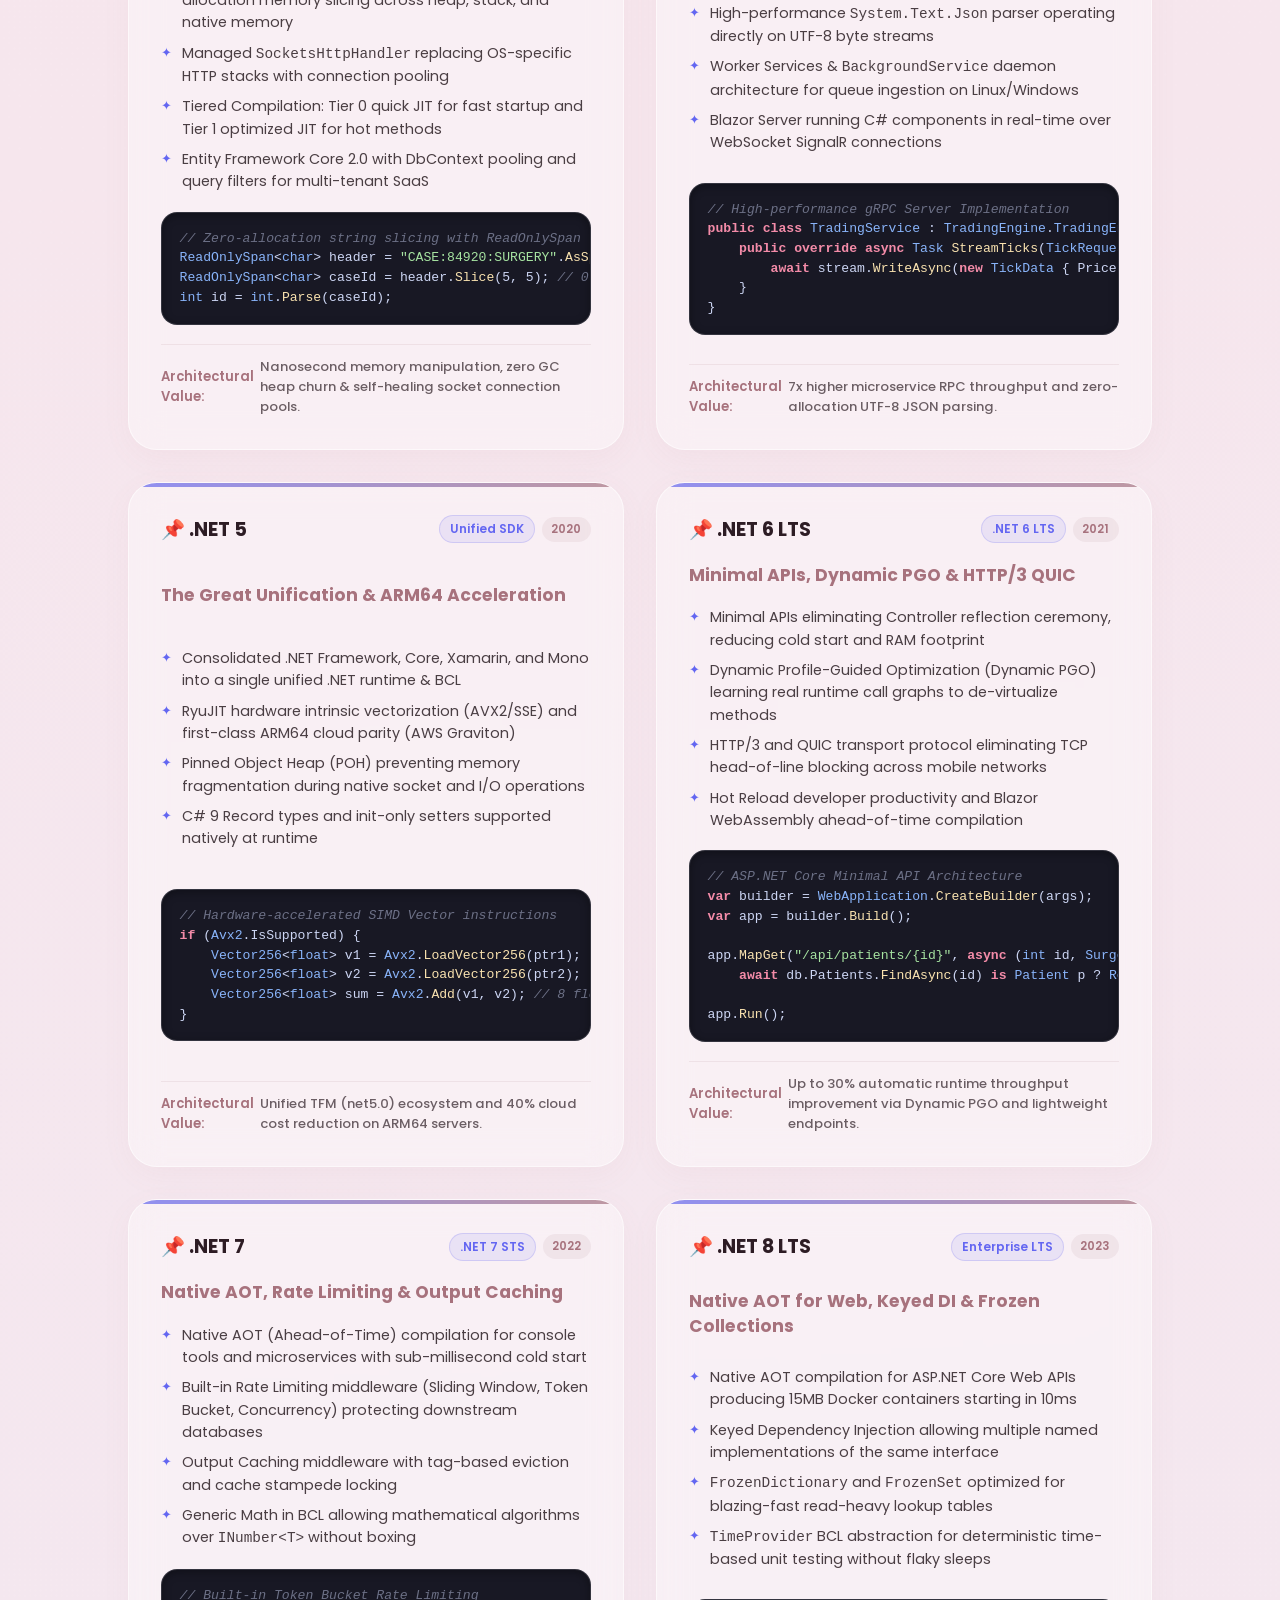
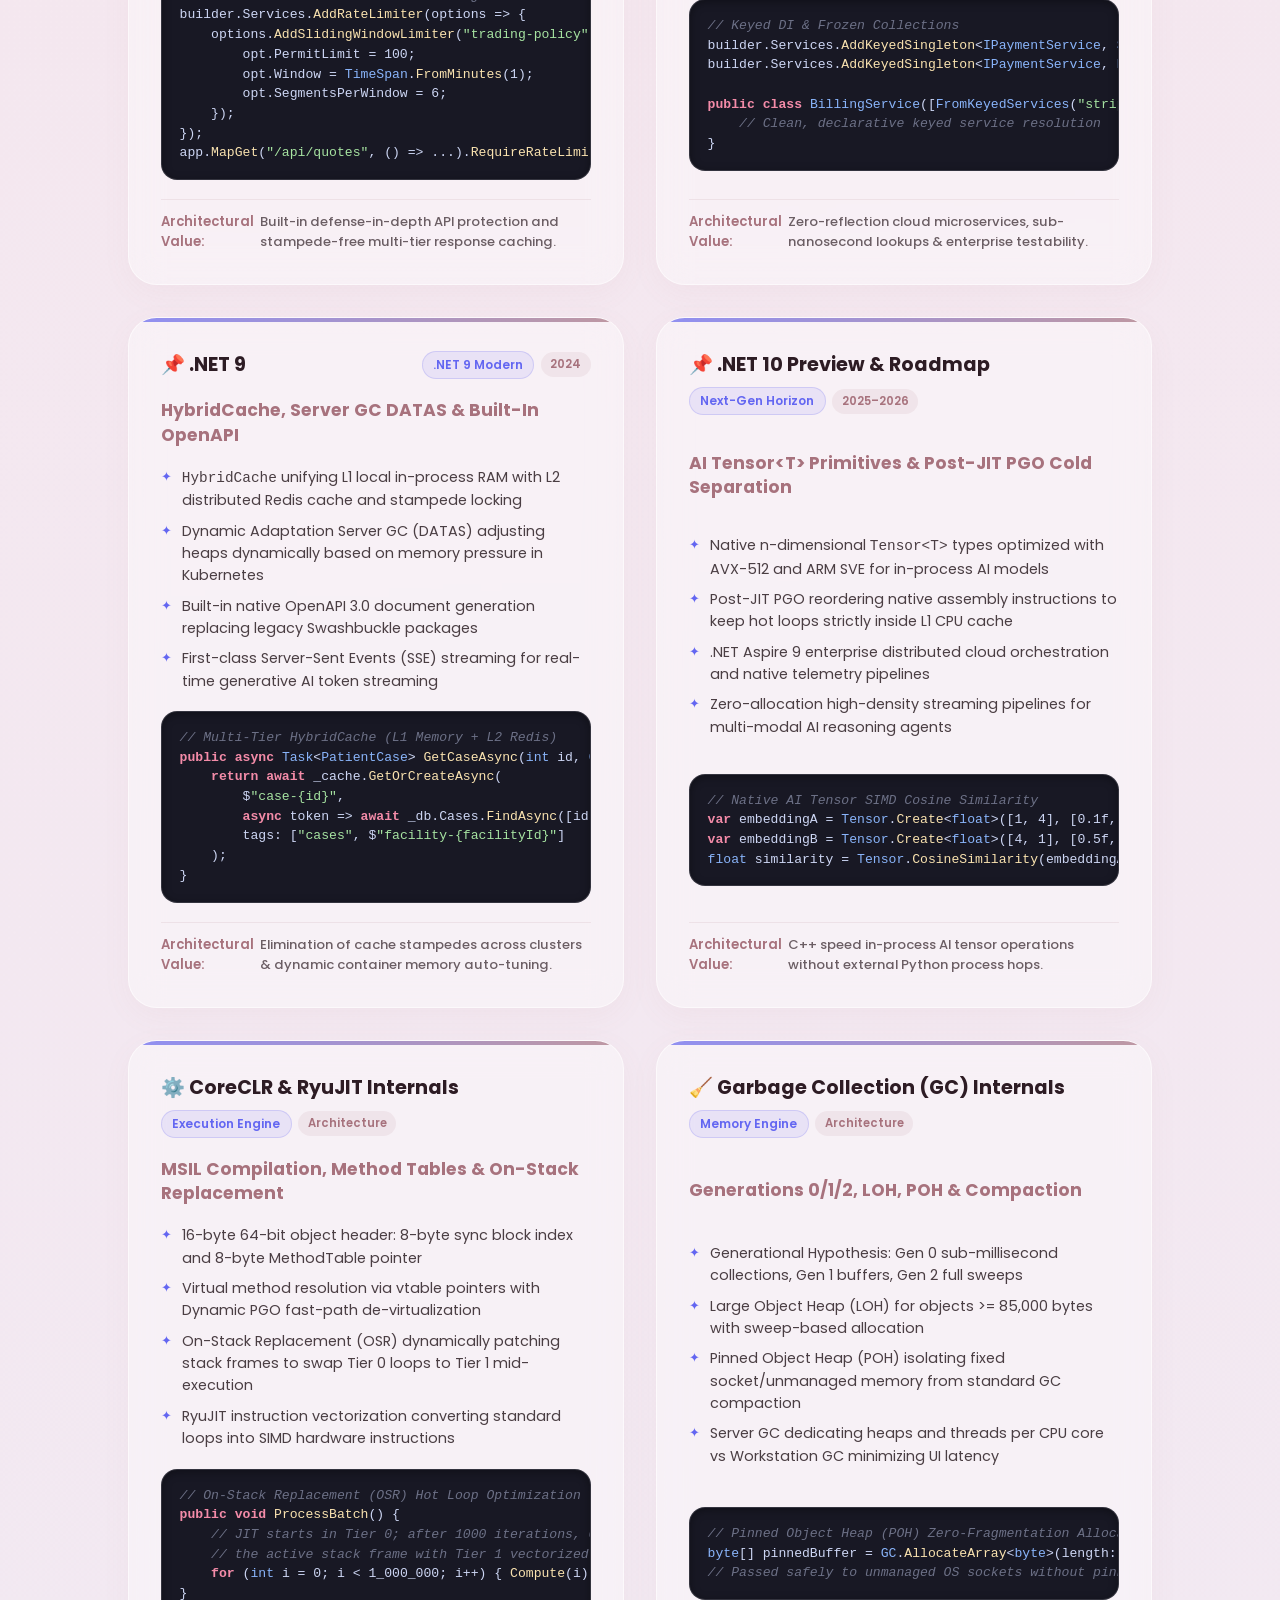
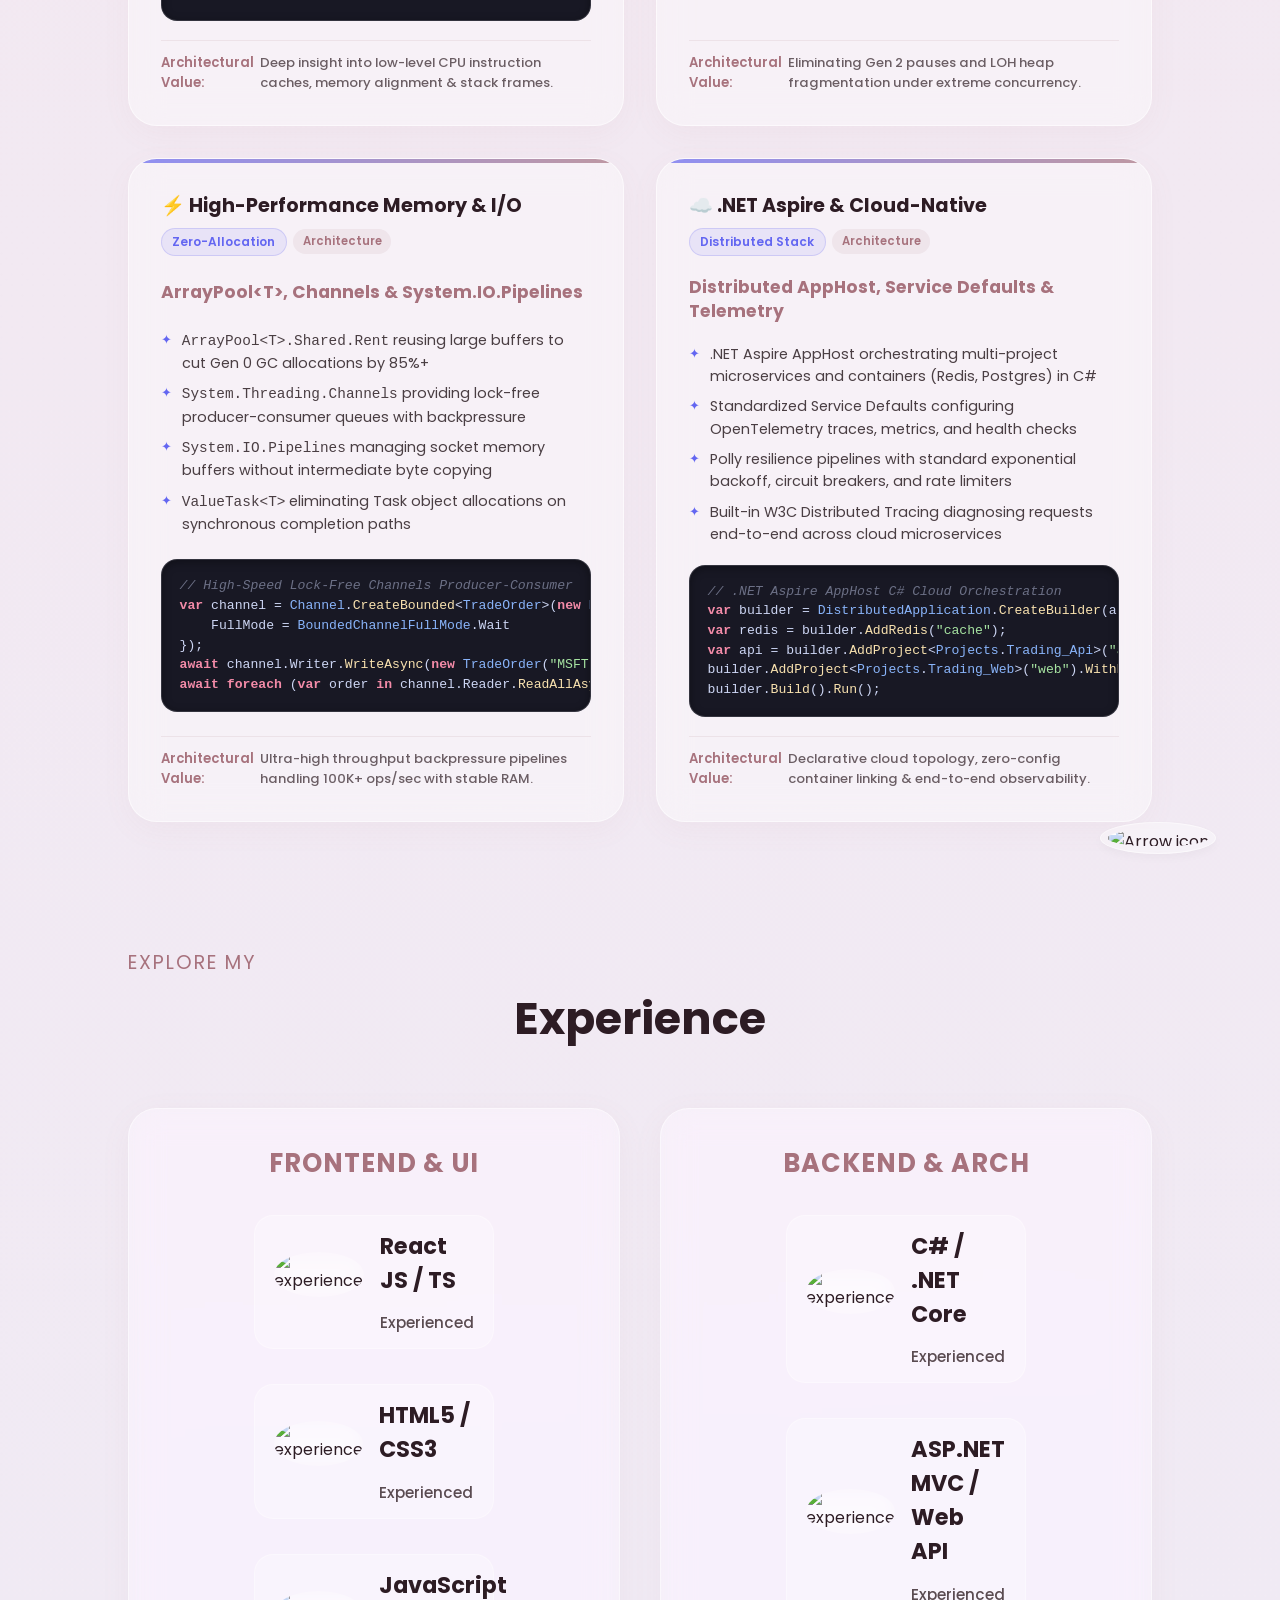
==== commit ea501812: "Fix header wrapping for Deepthi T brand and group .NET/Chrome guide buttons into a sleek segmented d" ====
--- a/index.html
+++ b/index.html
@@ -11,14 +11,16 @@
 <body>
     <nav id="desktop-nav">
         <div class="logo" onclick="location.href='index.html'">Deepthi T</div>
-        <div>
+        <div class="desktop-nav-right">
+            <div class="nav-hub-dock" role="navigation" aria-label="Technical Guides">
+                <a href="csharp-guide.html" class="nav-hub-tab" title="Open C# 1 to 15 Language Guide">⚡ C# 1–15</a>
+                <a href="dotnet-guide.html" class="nav-hub-tab" title="Open .NET Architecture &amp; Ecosystem Guide">🌐 .NET</a>
+                <a href="sandbox-guide.html" class="nav-hub-tab" title="Open Sandbox Integration Guide">🧪 Sandbox</a>
+                <a href="forms-auth-guide.html" class="nav-hub-tab" title="Open Forms Authentication Guide">🔐 Forms Auth</a>
+                <a href="devtools-guide.html" class="nav-hub-tab" title="Open Chrome Developer Tool Master Guide">🛠 Chrome DevTools</a>
+            </div>
             <ul class="nav-links">
                 <li><a href="#about">About</a></li>
-                <li><a href="csharp-guide.html">C# 1–15</a></li>
-                <li><a href="dotnet-guide.html">.NET</a></li>
-                <li><a href="sandbox-guide.html">Sandbox Integration</a></li>
-                <li><a href="forms-auth-guide.html">Forms Authentication</a></li>
-                <li><a href="devtools-guide.html">Chrome Developer Tool</a></li>
                 <li><a href="#experience">Experience</a></li>
                 <li><a href="#projects">Projects</a></li>
                 <li><a href="#contact">Contact</a></li>
--- a/style.css
+++ b/style.css
@@ -63,19 +63,22 @@
 
 /* Sticky Glassmorphic Navbars */
 #desktop-nav, #hamburger-nav {
-    background: rgba(255, 255, 255, 0.4);
+    background: rgba(255, 255, 255, 0.72);
     backdrop-filter: blur(20px) saturate(180%);
     -webkit-backdrop-filter: blur(20px) saturate(180%);
-    border-bottom: 1px solid rgba(255, 255, 255, 0.4);
-    box-shadow: 0 4px 30px rgba(0, 0, 0, 0.03);
-    height: 12vh;
+    border-bottom: 1px solid rgba(99, 102, 241, 0.16);
+    box-shadow: 0 4px 24px rgba(30, 27, 75, 0.05);
+    min-height: 72px;
+    height: auto;
     width: 100%;
     position: sticky;
     top: 0;
     z-index: 1000;
     display: flex;
-    justify-content: space-around;
-    align-items: center;
+    justify-content: space-between;
+    align-items: center;
+    gap: 1.25rem;
+    padding: 0.6rem 2.5rem;
     transition: all 0.3s ease;
 }
 
@@ -83,18 +86,33 @@
     display: none;
 }
 
+.desktop-nav-right {
+    display: flex;
+    align-items: center;
+    gap: 1.4rem;
+    flex-wrap: nowrap;
+}
+
 /* Navigation Links & Interactions */
 .nav-links {
     display: flex;
-    gap: 2.5rem;
+    align-items: center;
+    gap: 1.35rem;
     list-style: none;
+    flex-wrap: nowrap;
+}
+
+.nav-links li {
+    white-space: nowrap;
+    flex-shrink: 0;
 }
 
 a {
     color: #4a3e43;
     text-decoration: none;
-    font-size: 1.1rem;
+    font-size: 0.96rem;
     font-weight: 500;
+    white-space: nowrap;
     transition: color 0.3s ease;
     position: relative;
     padding: 0.2rem 0;
@@ -119,9 +137,51 @@
     width: 100%;
 }
 
+/* Segmented Tech Guides Dock in Portfolio Navbar */
+.nav-hub-dock {
+    display: inline-flex;
+    align-items: center;
+    gap: 0.25rem;
+    padding: 0.26rem;
+    border-radius: 999px;
+    background: rgba(248, 250, 252, 0.9);
+    border: 1px solid rgba(99, 102, 241, 0.22);
+    box-shadow: inset 0 1px 2px rgba(15, 23, 42, 0.04), 0 4px 14px rgba(99, 102, 241, 0.07);
+    flex-shrink: 0;
+}
+
+.nav-hub-tab {
+    display: inline-flex;
+    align-items: center;
+    gap: 0.35rem;
+    padding: 0.4rem 0.8rem;
+    border-radius: 999px;
+    color: #334155;
+    text-decoration: none;
+    font-size: 0.8rem;
+    font-weight: 600;
+    white-space: nowrap;
+    flex-shrink: 0;
+    transition: all 0.2s ease;
+}
+
+.nav-hub-tab::after {
+    display: none !important;
+}
+
+.nav-hub-tab:hover {
+    background: linear-gradient(135deg, #4f46e5 0%, #6366f1 60%, #A7727D 100%);
+    color: #ffffff;
+    transform: translateY(-1px);
+    box-shadow: 0 3px 10px rgba(99, 102, 241, 0.28);
+}
+
 .logo {
-    font-size: 1.8rem;
+    font-size: 1.65rem;
     font-weight: 700;
+    white-space: nowrap;
+    flex-shrink: 0;
+    line-height: 1.1;
     background: linear-gradient(135deg, #A7727D 0%, #6366f1 100%);
     -webkit-background-clip: text;
     -webkit-text-fill-color: transparent;
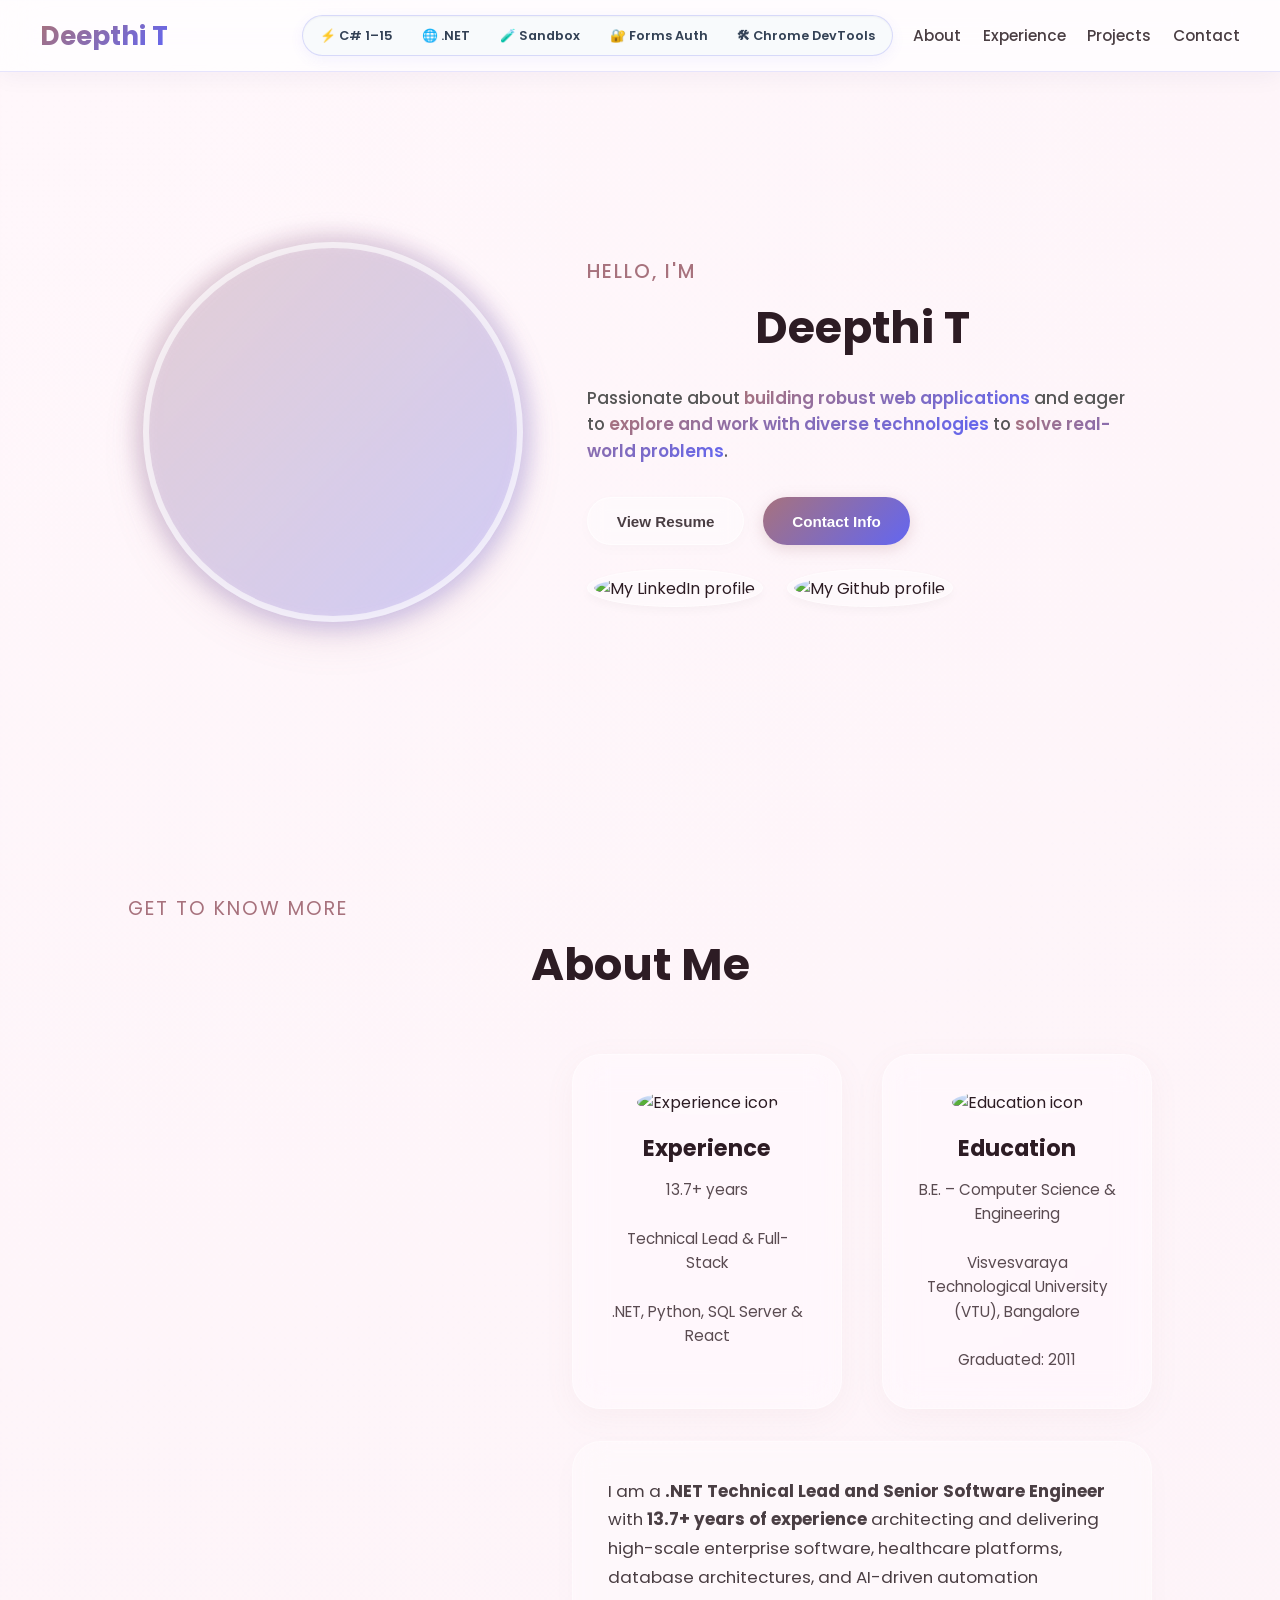
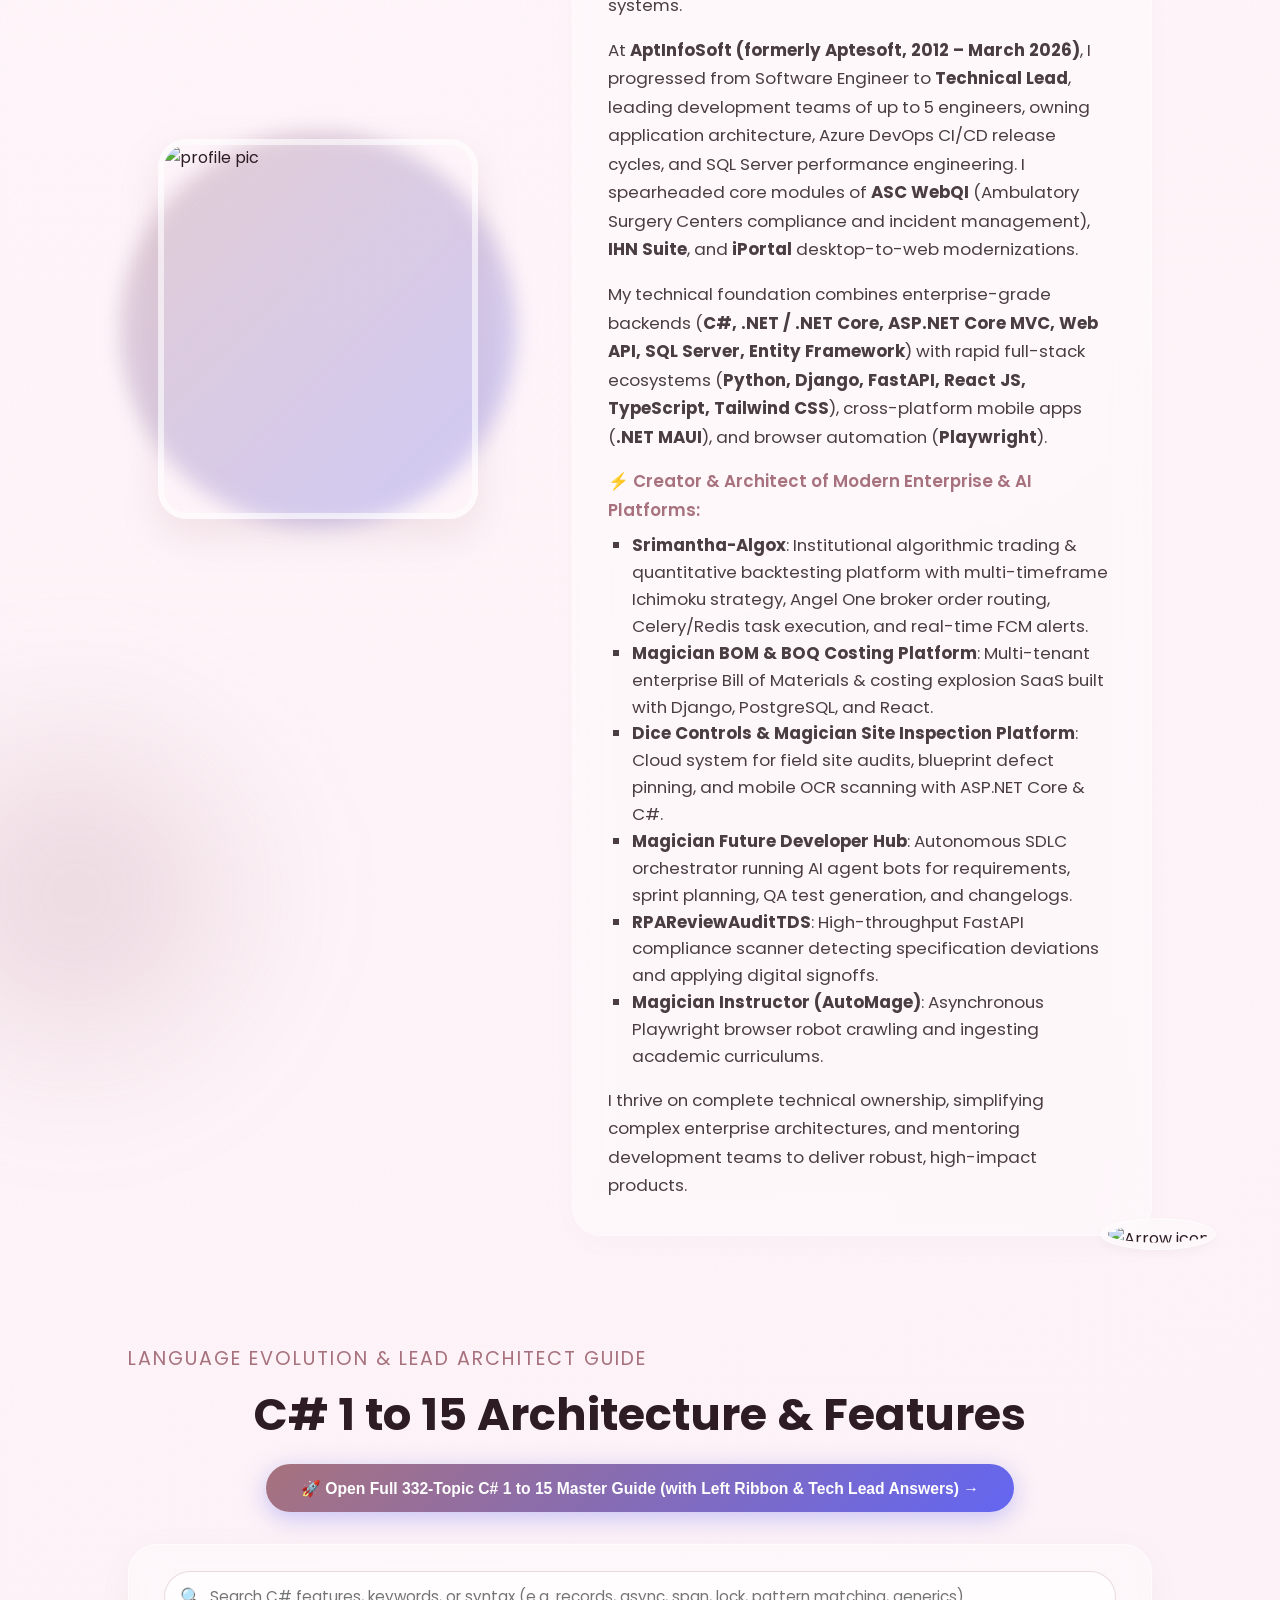
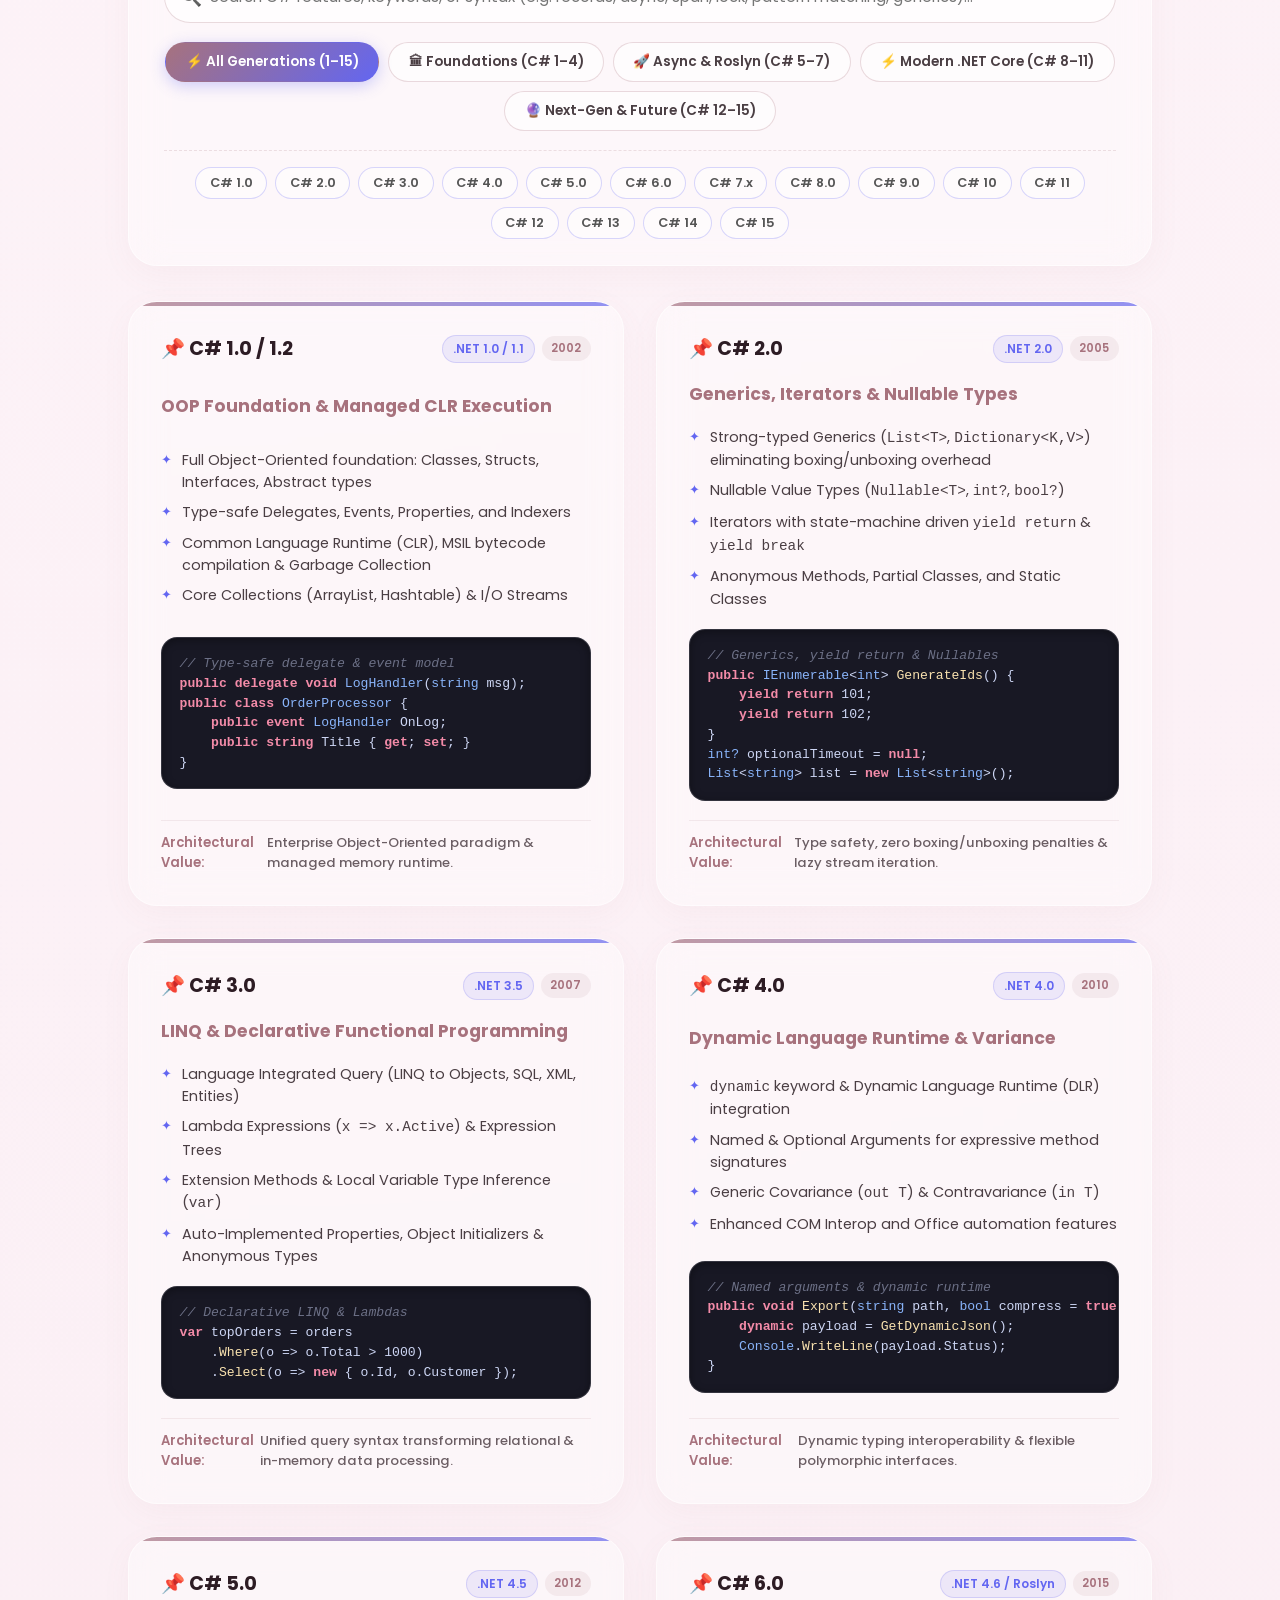
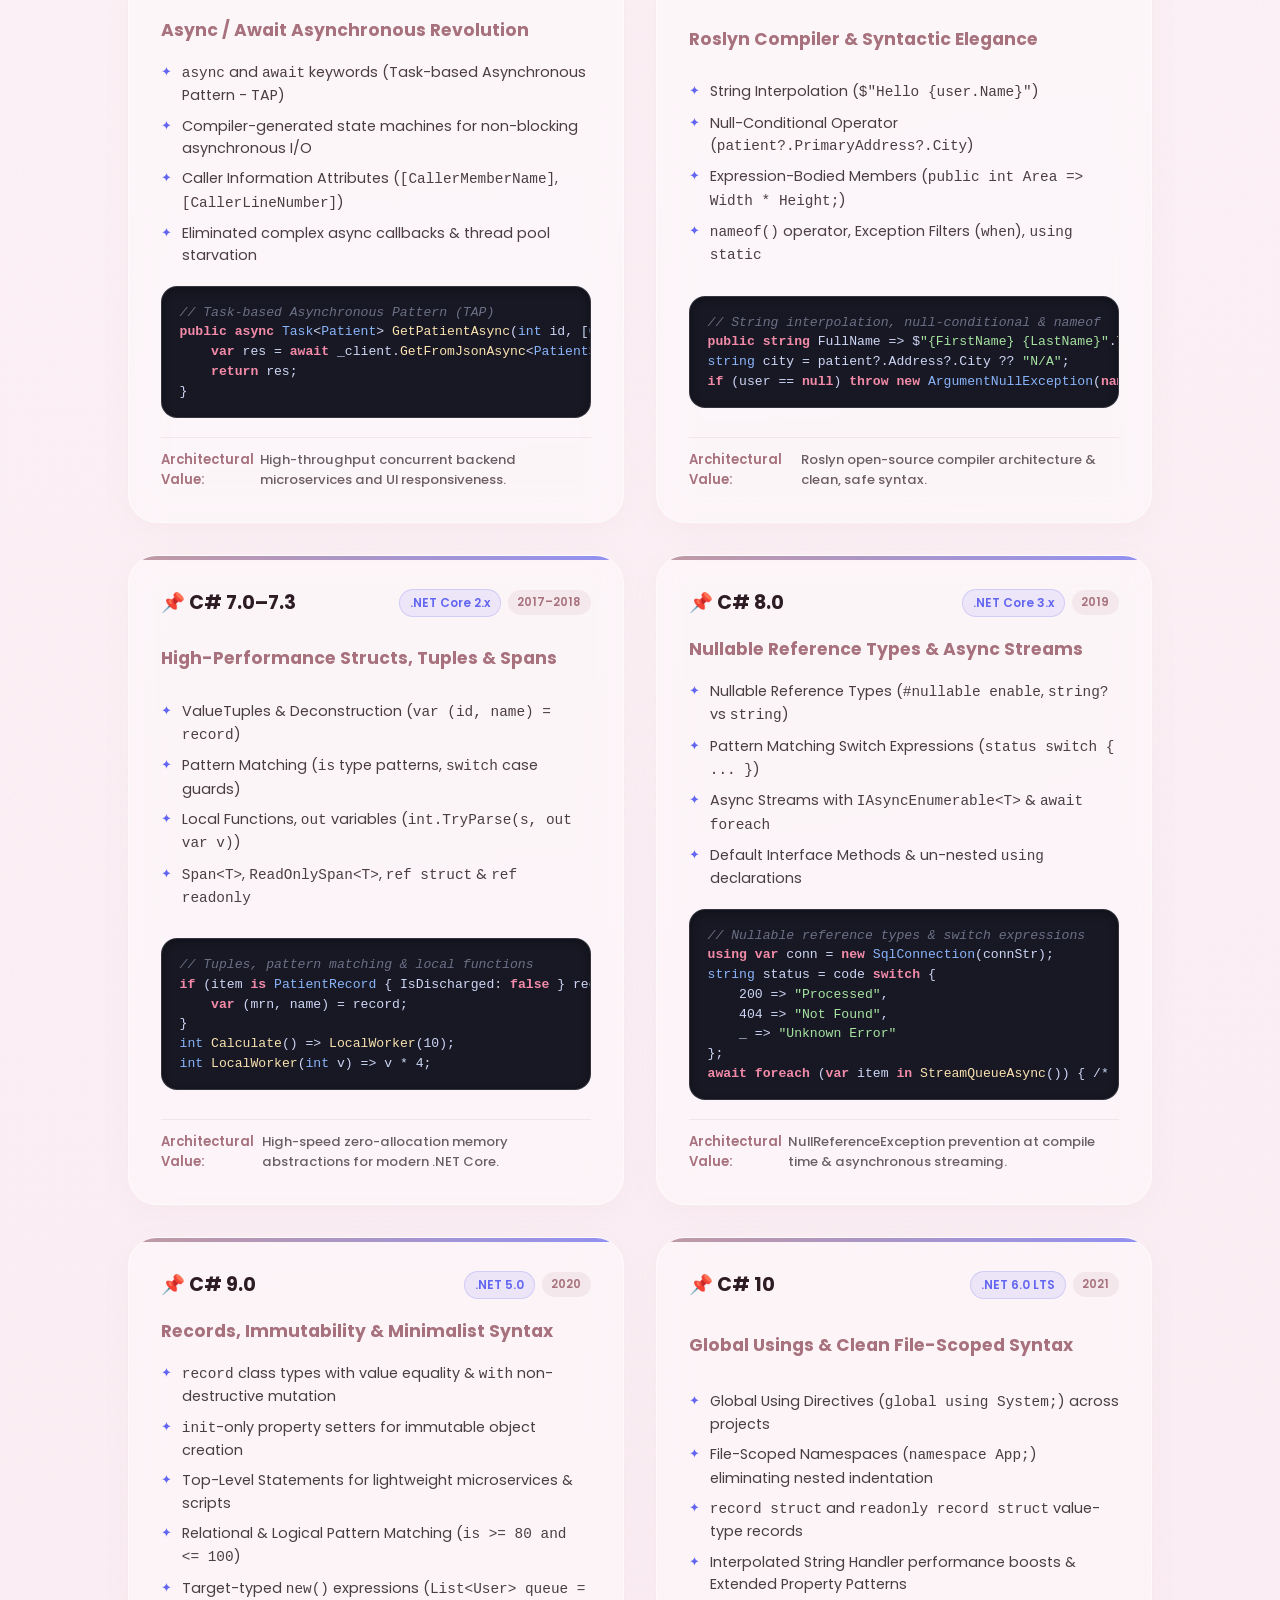
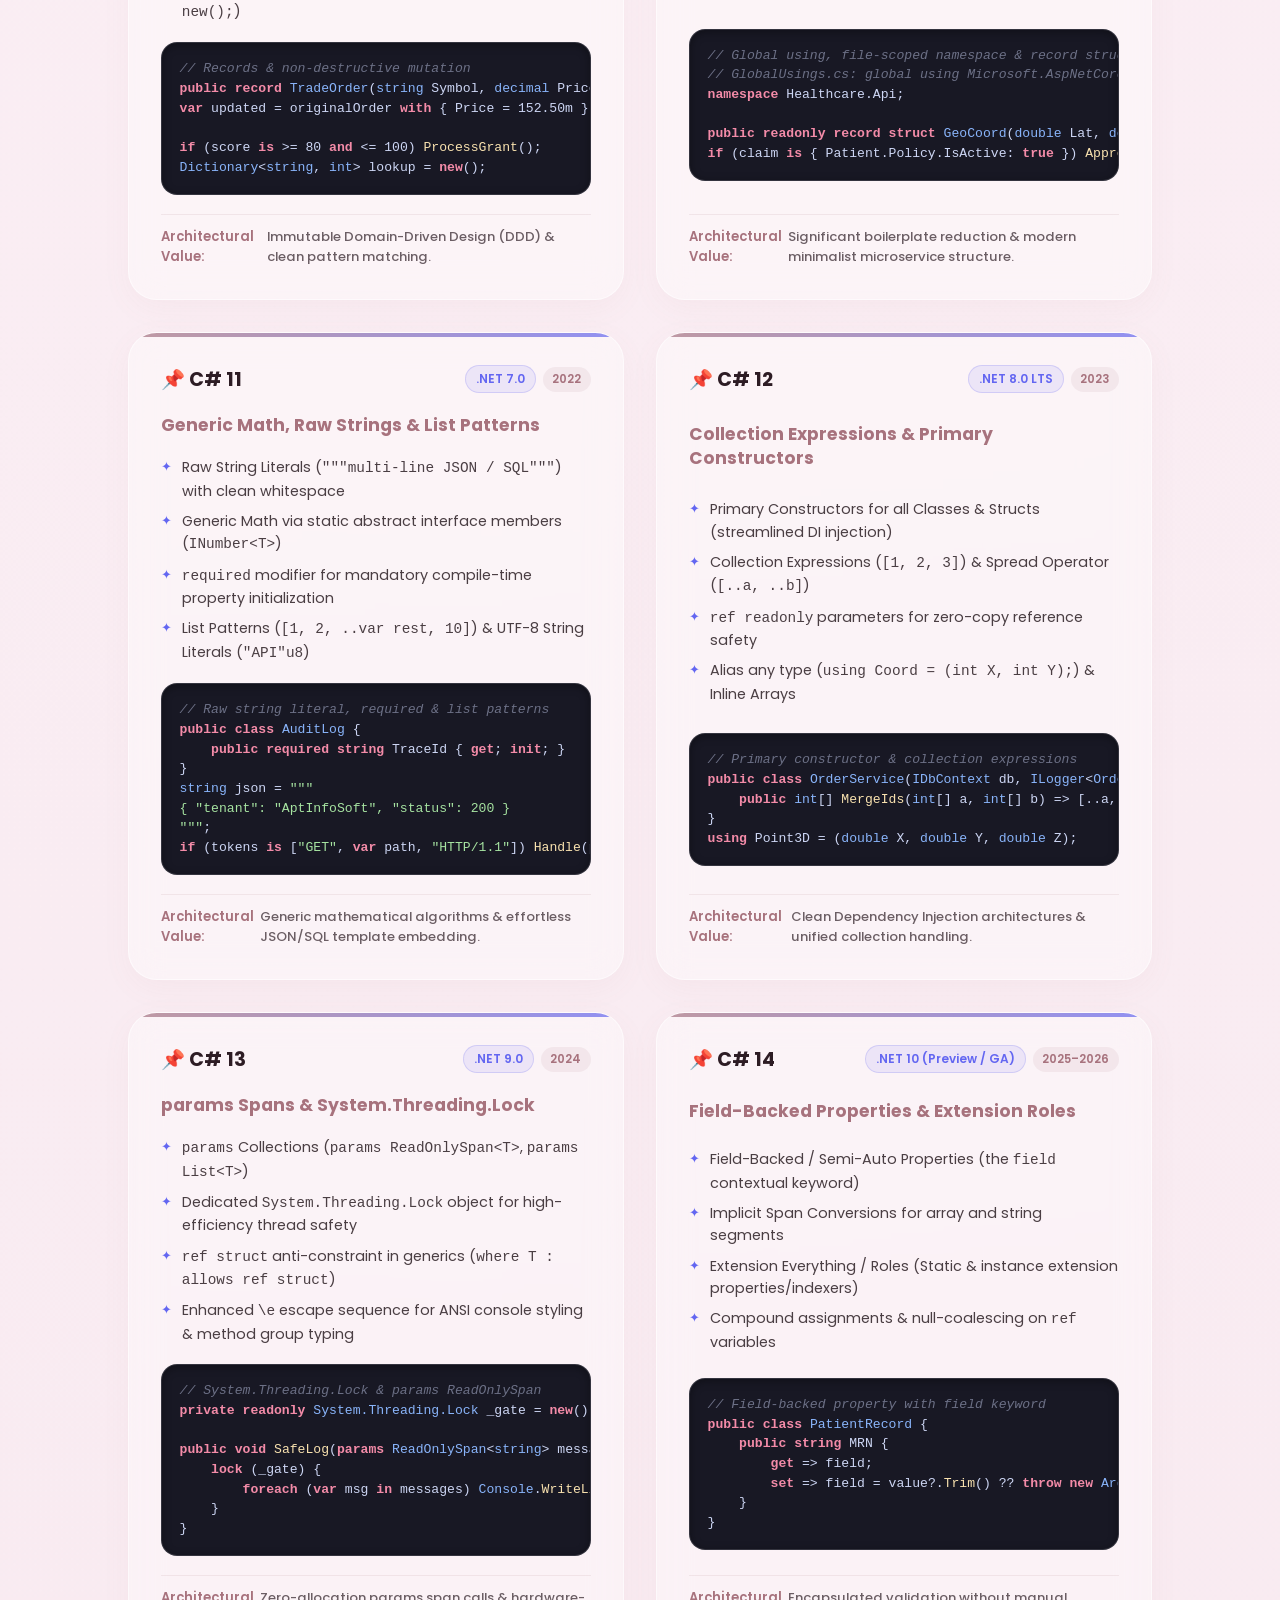
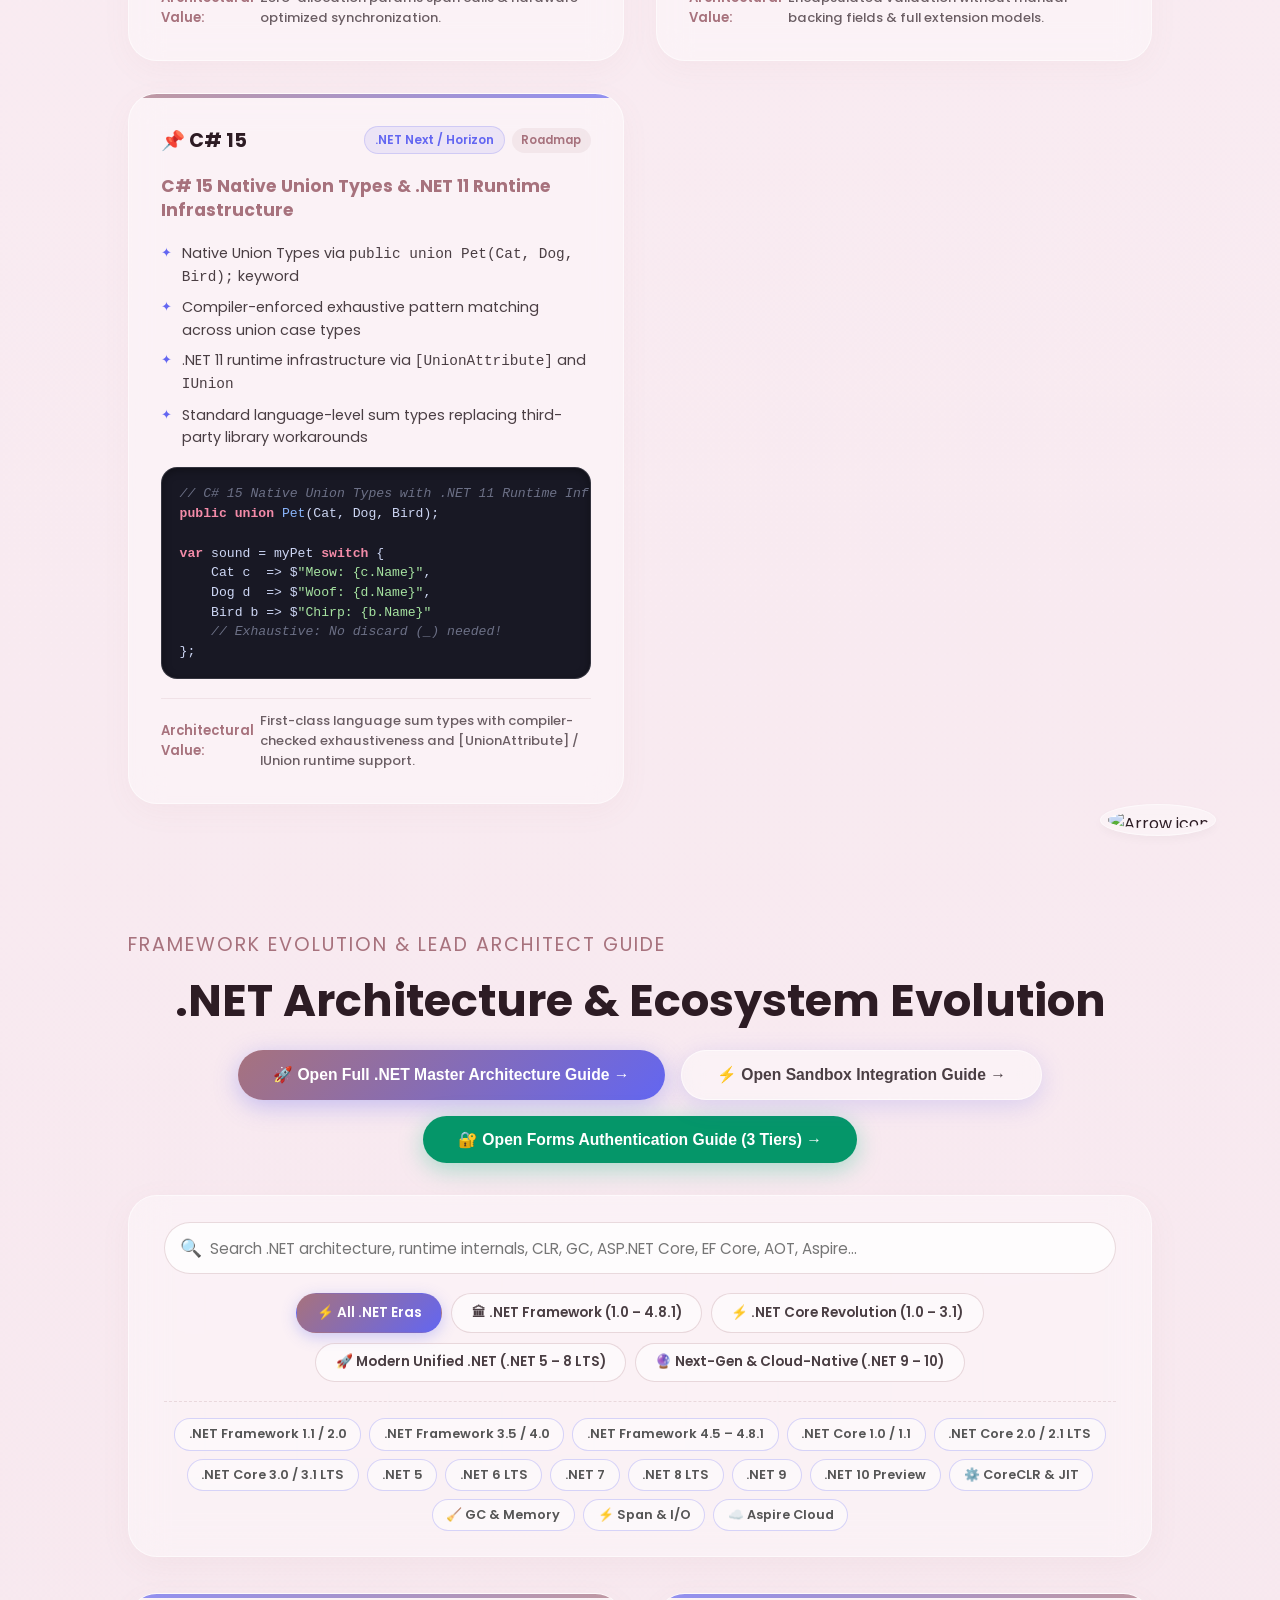
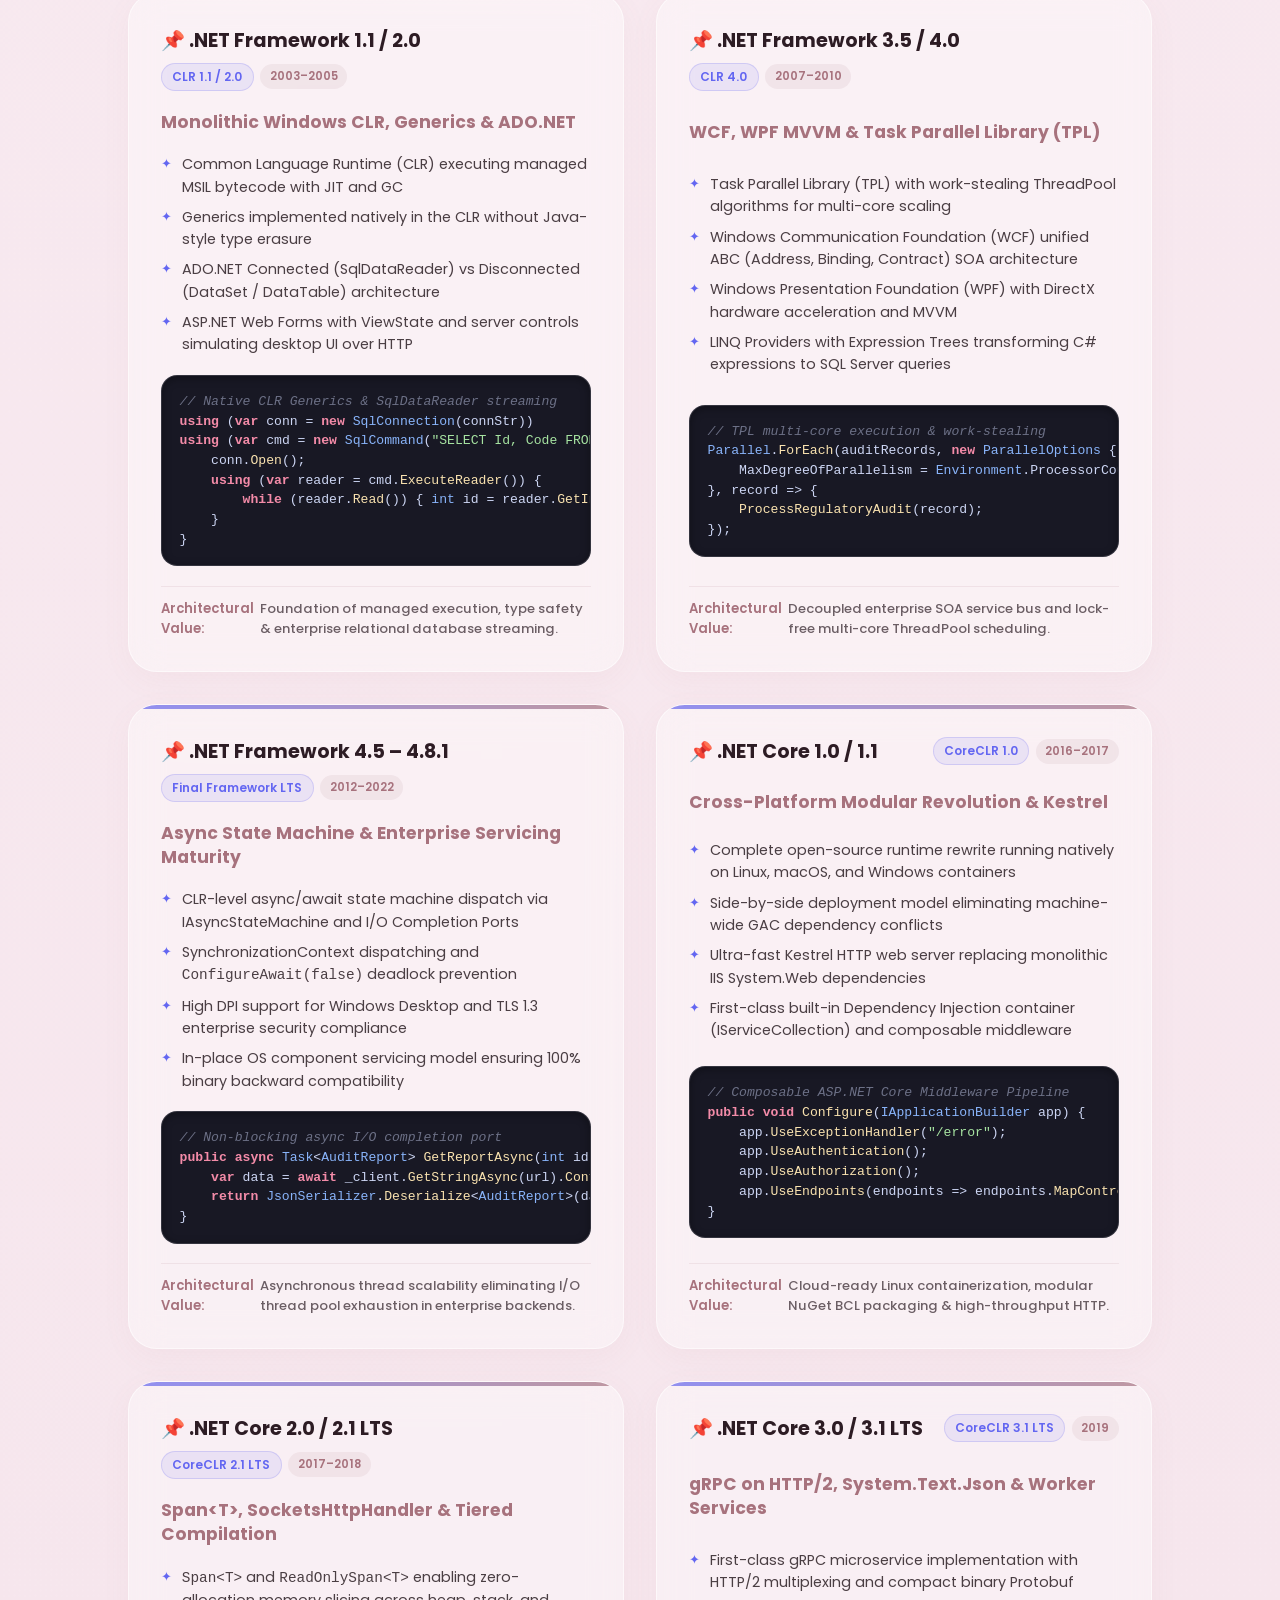
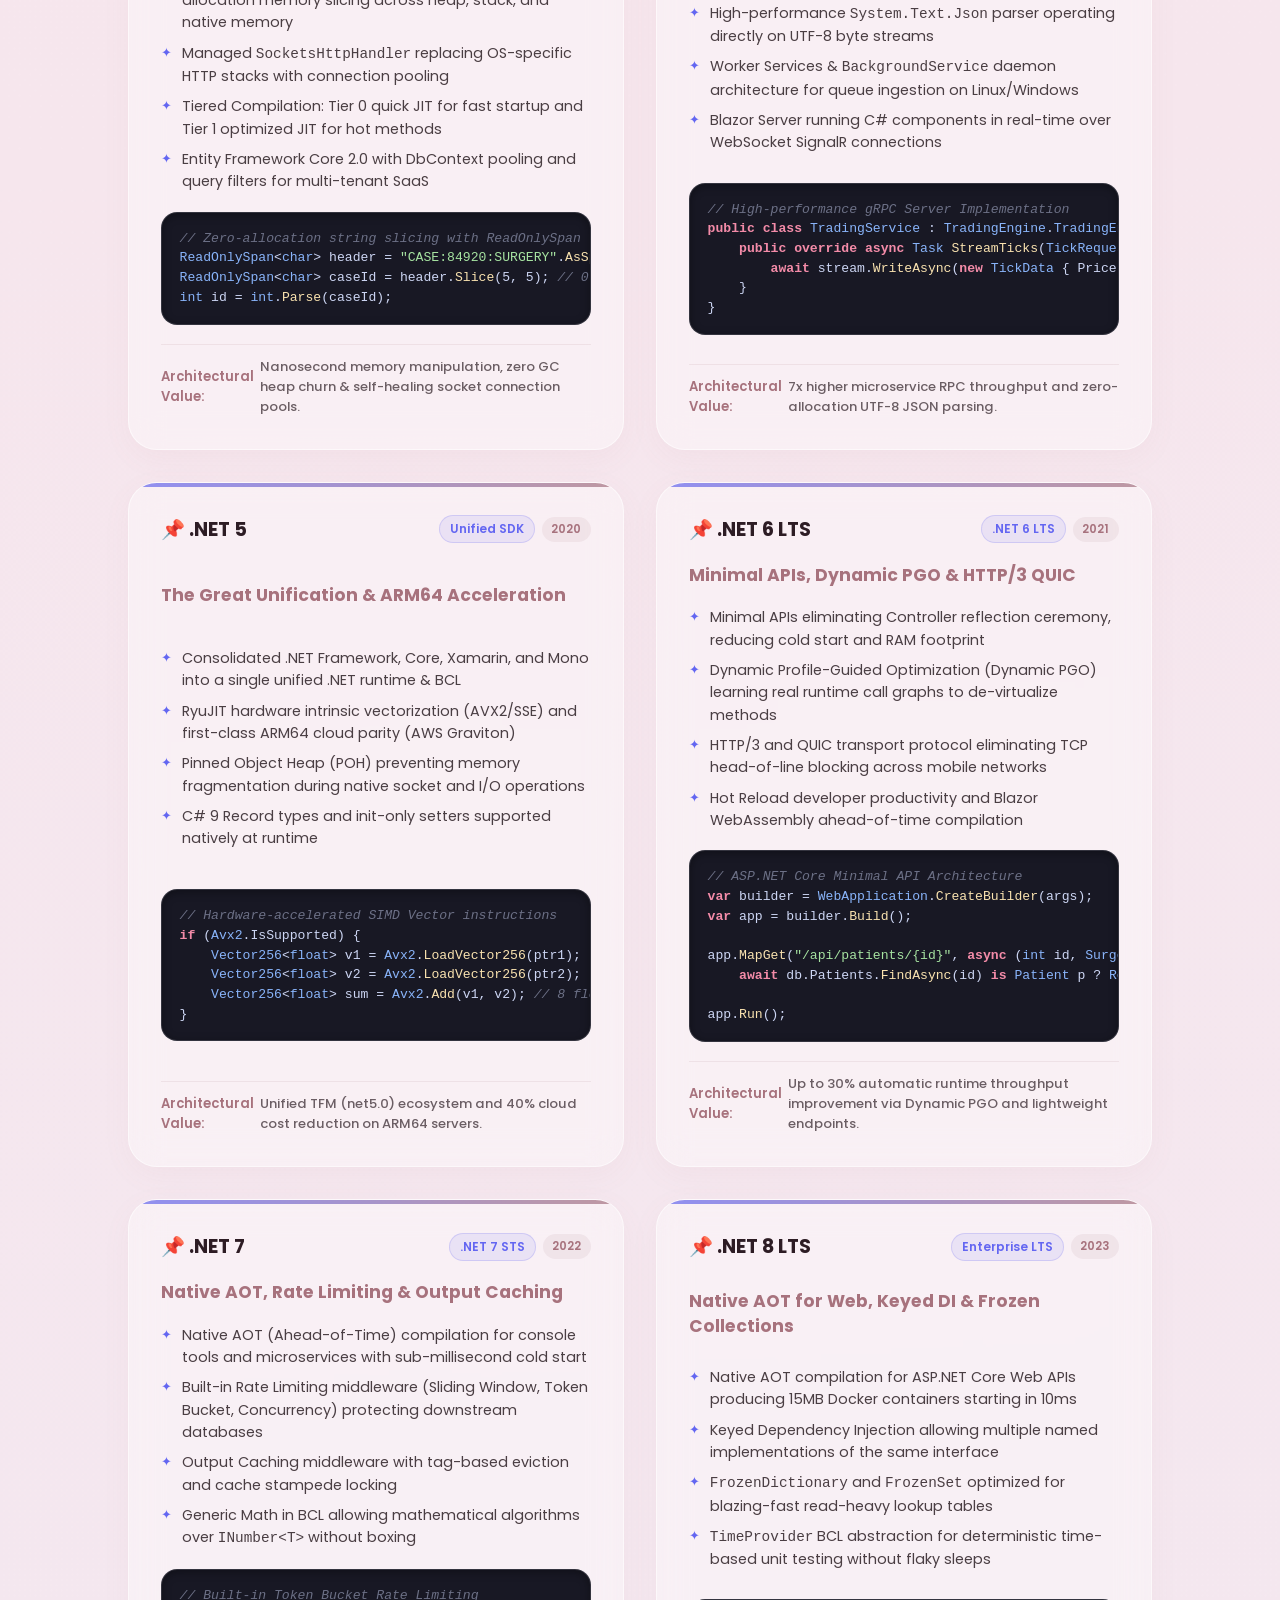
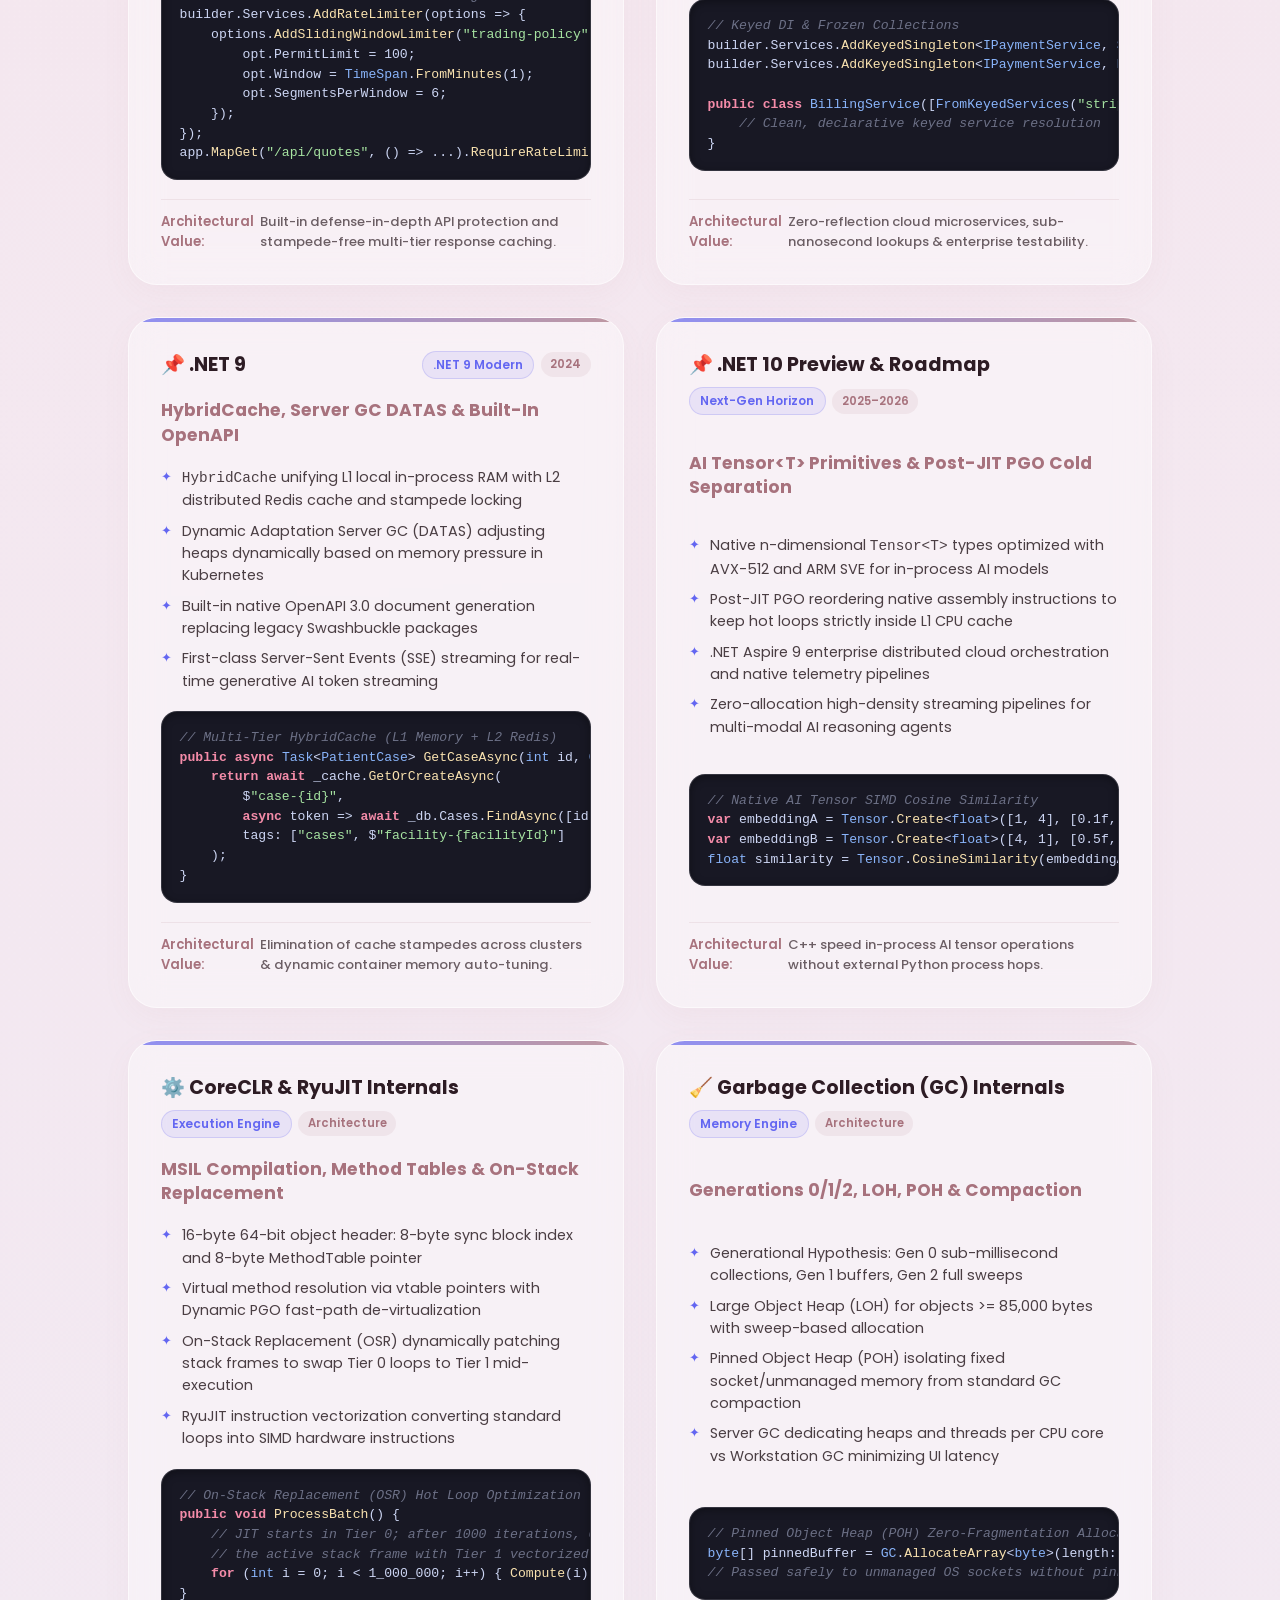
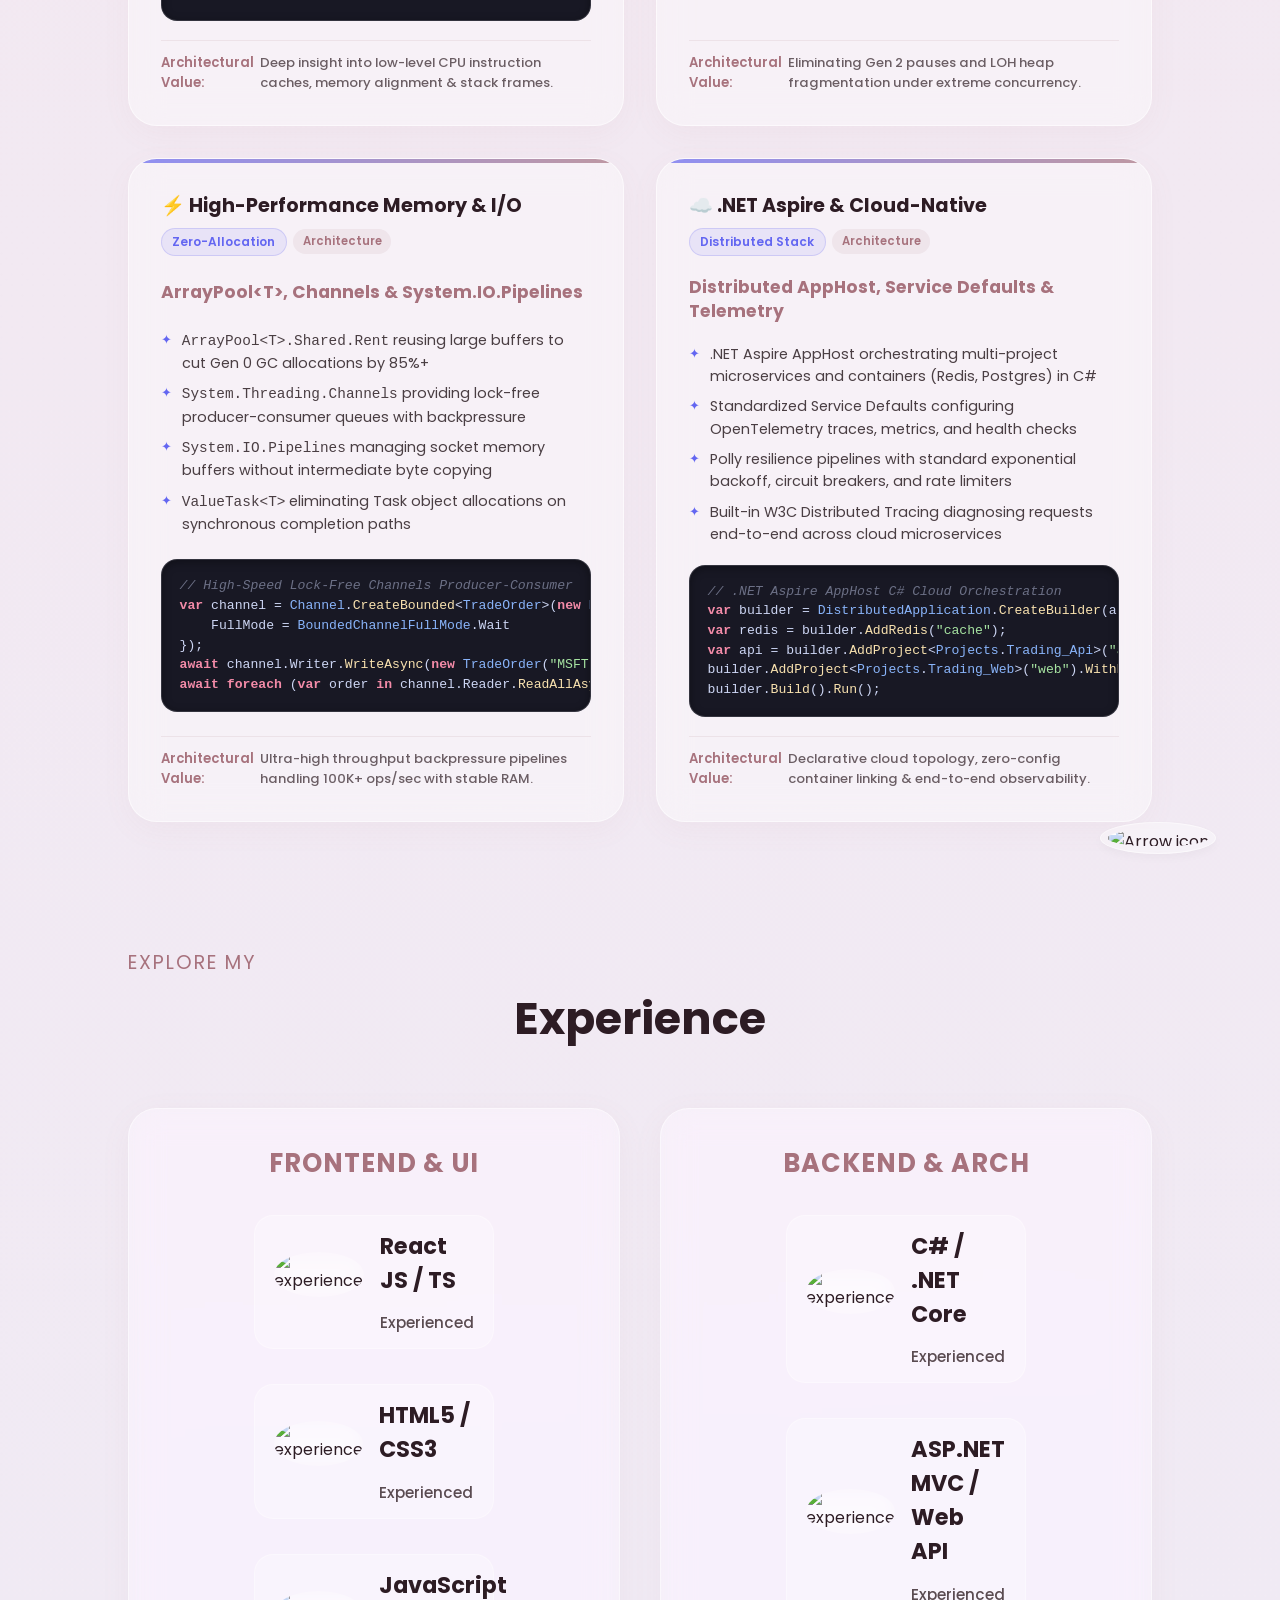
==== commit 26b30c03: "Add scrollable pill dock with auto-arrows and wheel scroll for 6+ technical guides" ====
--- a/index.html
+++ b/index.html
@@ -12,12 +12,16 @@
     <nav id="desktop-nav">
         <div class="logo" onclick="location.href='index.html'">Deepthi T</div>
         <div class="desktop-nav-right">
-            <div class="nav-hub-dock" role="navigation" aria-label="Technical Guides">
-                <a href="csharp-guide.html" class="nav-hub-tab" title="Open C# 1 to 15 Language Guide">⚡ C# 1–15</a>
-                <a href="dotnet-guide.html" class="nav-hub-tab" title="Open .NET Architecture &amp; Ecosystem Guide">🌐 .NET</a>
-                <a href="sandbox-guide.html" class="nav-hub-tab" title="Open Sandbox Integration Guide">🧪 Sandbox</a>
-                <a href="forms-auth-guide.html" class="nav-hub-tab" title="Open Forms Authentication Guide">🔐 Forms Auth</a>
-                <a href="devtools-guide.html" class="nav-hub-tab" title="Open Chrome Developer Tool Master Guide">🛠 Chrome DevTools</a>
+            <div class="nav-hub-dock-wrap">
+                <button type="button" class="nav-dock-arrow prev" aria-label="Scroll guides left" title="Scroll left">‹</button>
+                <div class="nav-hub-dock" role="navigation" aria-label="Technical Guides">
+                    <a href="csharp-guide.html" class="nav-hub-tab" title="Open C# 1 to 15 Language Guide">⚡ C# 1–15</a>
+                    <a href="dotnet-guide.html" class="nav-hub-tab" title="Open .NET Architecture &amp; Ecosystem Guide">🌐 .NET</a>
+                    <a href="sandbox-guide.html" class="nav-hub-tab" title="Open Sandbox Integration Guide">🧪 Sandbox</a>
+                    <a href="forms-auth-guide.html" class="nav-hub-tab" title="Open Forms Authentication Guide">🔐 Forms Auth</a>
+                    <a href="devtools-guide.html" class="nav-hub-tab" title="Open Chrome Developer Tool Master Guide">🛠 Chrome DevTools</a>
+                </div>
+                <button type="button" class="nav-dock-arrow next" aria-label="Scroll guides right" title="Scroll right">›</button>
             </div>
             <ul class="nav-links">
                 <li><a href="#about">About</a></li>
@@ -27,6 +31,34 @@
             </ul>
         </div>
     </nav>
+    <script>
+        (function () {
+            document.querySelectorAll('.nav-hub-dock-wrap').forEach(function (wrap) {
+                var dock = wrap.querySelector('.nav-hub-dock');
+                var prev = wrap.querySelector('.nav-dock-arrow.prev');
+                var next = wrap.querySelector('.nav-dock-arrow.next');
+                if (!dock || !prev || !next) return;
+                function sync() {
+                    var overflow = dock.scrollWidth > dock.clientWidth + 2;
+                    var hasSixPlus = dock.querySelectorAll('.nav-hub-tab').length >= 6;
+                    wrap.classList.toggle('is-scrollable', overflow || hasSixPlus);
+                    prev.disabled = dock.scrollLeft <= 2;
+                    next.disabled = dock.scrollLeft + dock.clientWidth >= dock.scrollWidth - 2;
+                }
+                prev.addEventListener('click', function () { dock.scrollBy({ left: -220, behavior: 'smooth' }); });
+                next.addEventListener('click', function () { dock.scrollBy({ left: 220, behavior: 'smooth' }); });
+                dock.addEventListener('scroll', sync, { passive: true });
+                dock.addEventListener('wheel', function (e) {
+                    if (dock.scrollWidth > dock.clientWidth && Math.abs(e.deltaY) > Math.abs(e.deltaX)) {
+                        e.preventDefault();
+                        dock.scrollLeft += e.deltaY;
+                    }
+                }, { passive: false });
+                window.addEventListener('resize', sync);
+                sync();
+            });
+        })();
+    </script>
     <nav id="hamburger-nav">
         <div class="logo" onclick="location.href='index.html'">Deepthi T</div>
         <div class="hamburger-menu">
--- a/style.css
+++ b/style.css
@@ -89,8 +89,11 @@
 .desktop-nav-right {
     display: flex;
     align-items: center;
-    gap: 1.4rem;
+    justify-content: flex-end;
+    gap: 1.25rem;
     flex-wrap: nowrap;
+    flex: 1;
+    min-width: 0;
 }
 
 /* Navigation Links & Interactions */
@@ -100,6 +103,7 @@
     gap: 1.35rem;
     list-style: none;
     flex-wrap: nowrap;
+    flex-shrink: 0;
 }
 
 .nav-links li {
@@ -137,6 +141,53 @@
     width: 100%;
 }
 
+/* Scrollable Pill Dock Wrapper + Subtle Arrow Buttons */
+.nav-hub-dock-wrap {
+    display: inline-flex;
+    align-items: center;
+    gap: 0.25rem;
+    min-width: 0;
+    max-width: 100%;
+    position: relative;
+}
+
+.nav-dock-arrow {
+    width: 28px;
+    height: 28px;
+    border-radius: 50%;
+    border: 1px solid rgba(99, 102, 241, 0.28);
+    background: rgba(255, 255, 255, 0.92);
+    color: #4338ca;
+    font-size: 1rem;
+    font-weight: 800;
+    line-height: 1;
+    display: none;
+    align-items: center;
+    justify-content: center;
+    cursor: pointer;
+    flex-shrink: 0;
+    box-shadow: 0 2px 8px rgba(99, 102, 241, 0.14);
+    transition: all 0.2s ease;
+    padding: 0;
+}
+
+.nav-hub-dock-wrap.is-scrollable .nav-dock-arrow {
+    display: inline-flex;
+}
+
+.nav-dock-arrow:hover:not(:disabled) {
+    background: linear-gradient(135deg, #4f46e5 0%, #6366f1 100%);
+    color: #ffffff;
+    border-color: transparent;
+    transform: scale(1.06);
+}
+
+.nav-dock-arrow:disabled {
+    opacity: 0.3;
+    cursor: default;
+    box-shadow: none;
+}
+
 /* Segmented Tech Guides Dock in Portfolio Navbar */
 .nav-hub-dock {
     display: inline-flex;
@@ -147,7 +198,17 @@
     background: rgba(248, 250, 252, 0.9);
     border: 1px solid rgba(99, 102, 241, 0.22);
     box-shadow: inset 0 1px 2px rgba(15, 23, 42, 0.04), 0 4px 14px rgba(99, 102, 241, 0.07);
-    flex-shrink: 0;
+    overflow-x: auto;
+    overflow-y: hidden;
+    scroll-behavior: smooth;
+    scrollbar-width: none;
+    -ms-overflow-style: none;
+    max-width: 100%;
+    min-width: 0;
+}
+
+.nav-hub-dock::-webkit-scrollbar {
+    display: none;
 }
 
 .nav-hub-tab {
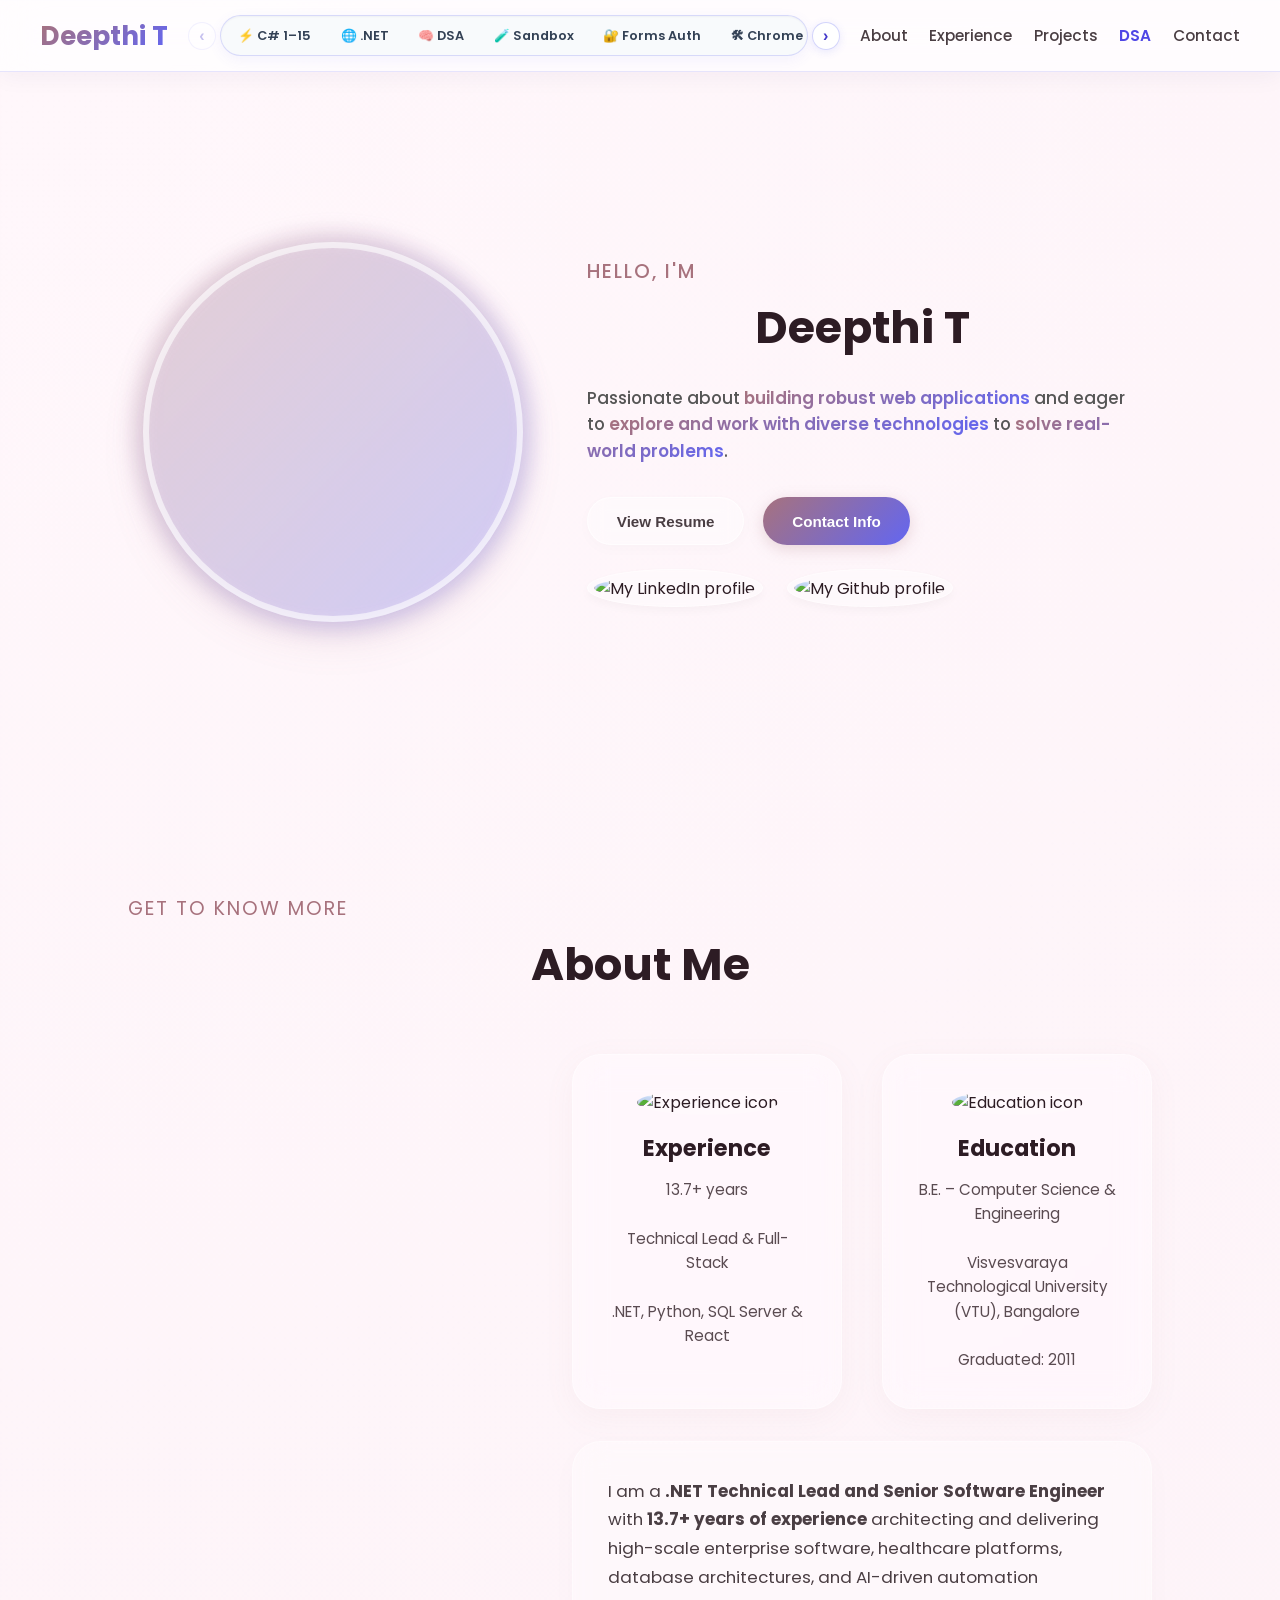
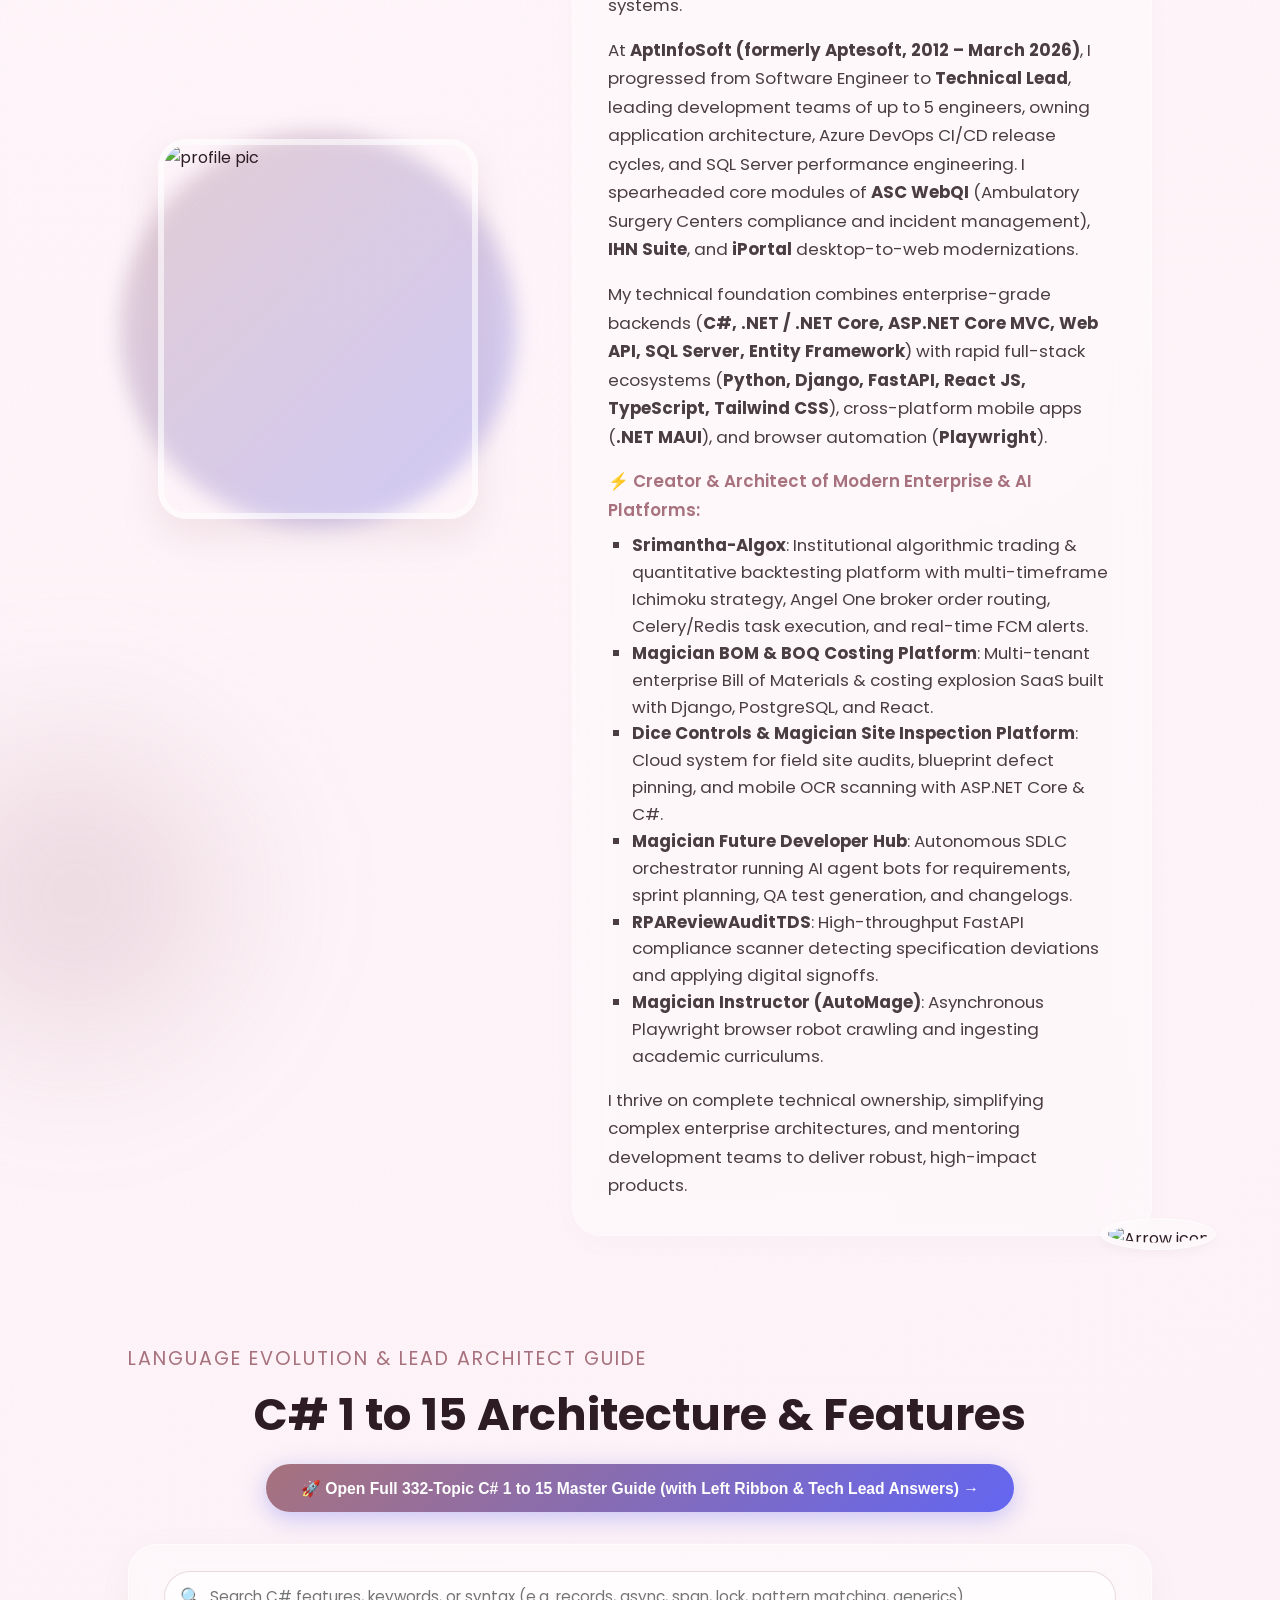
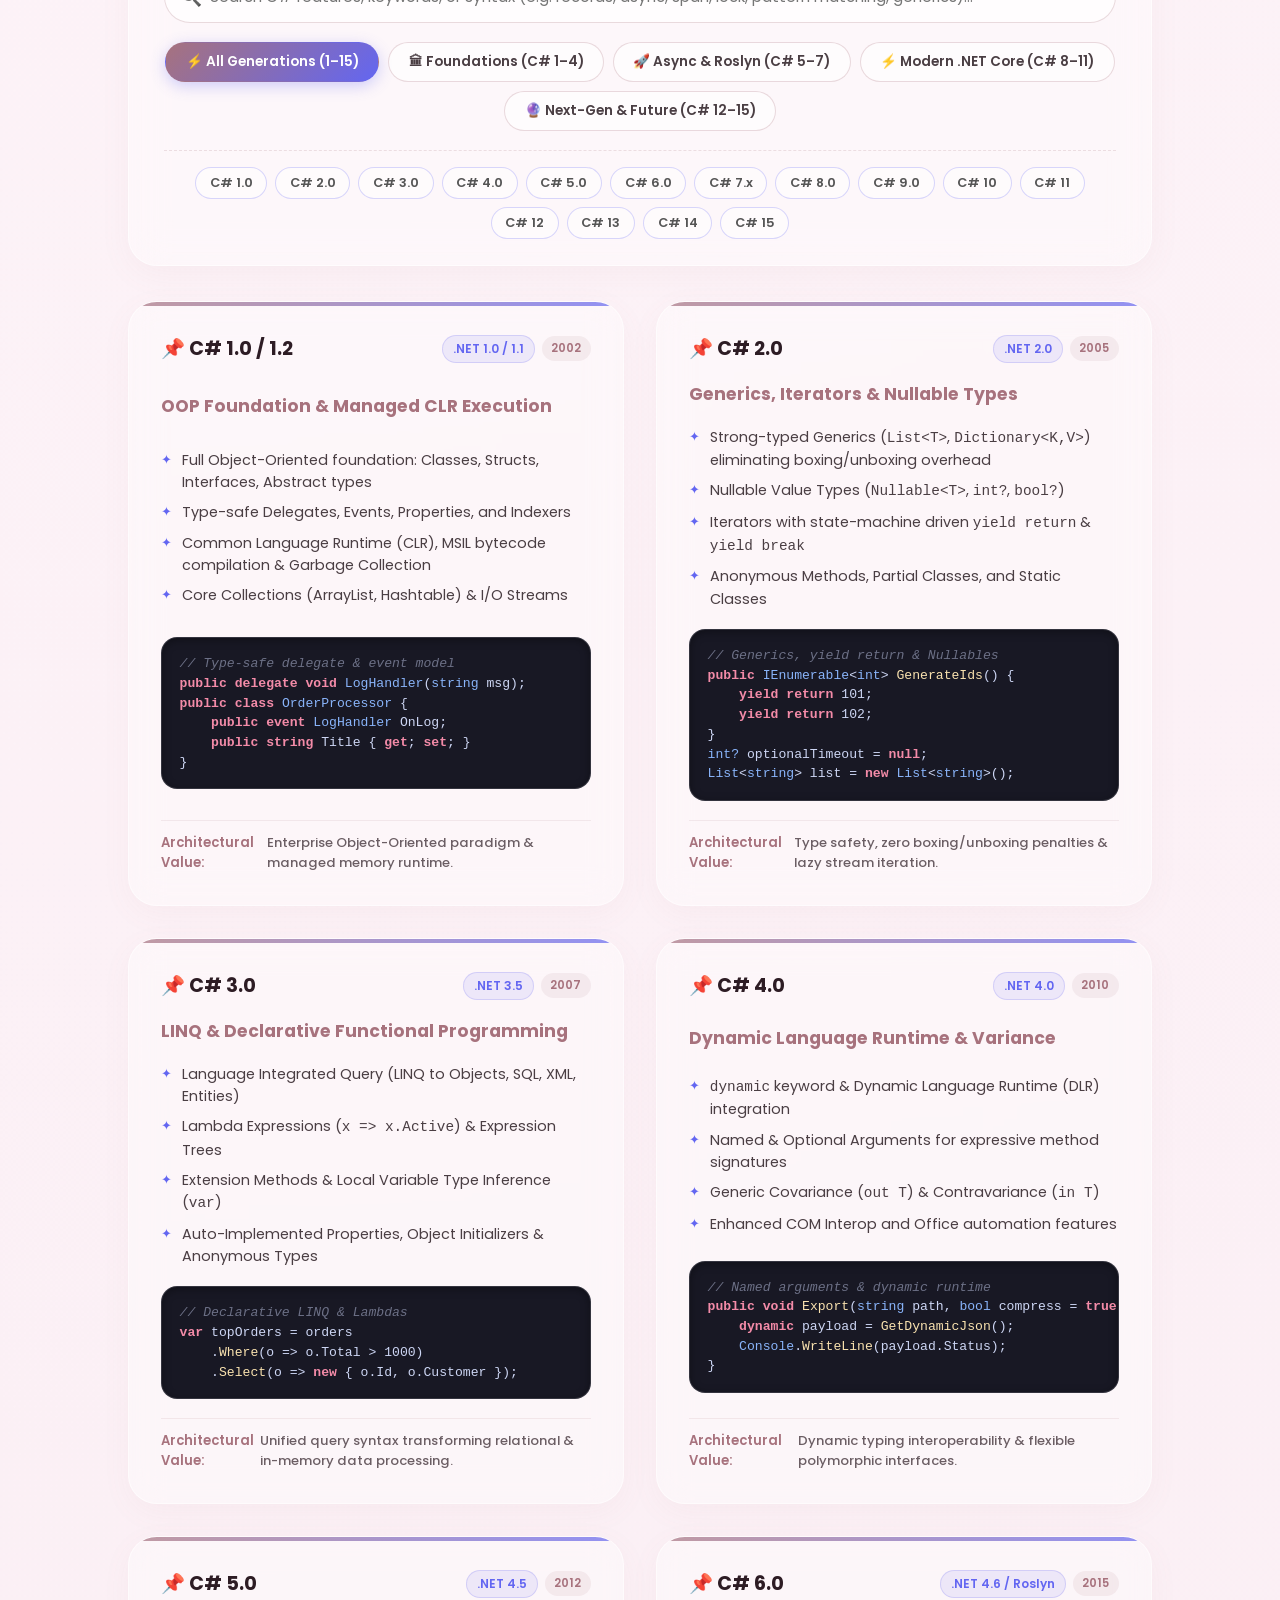
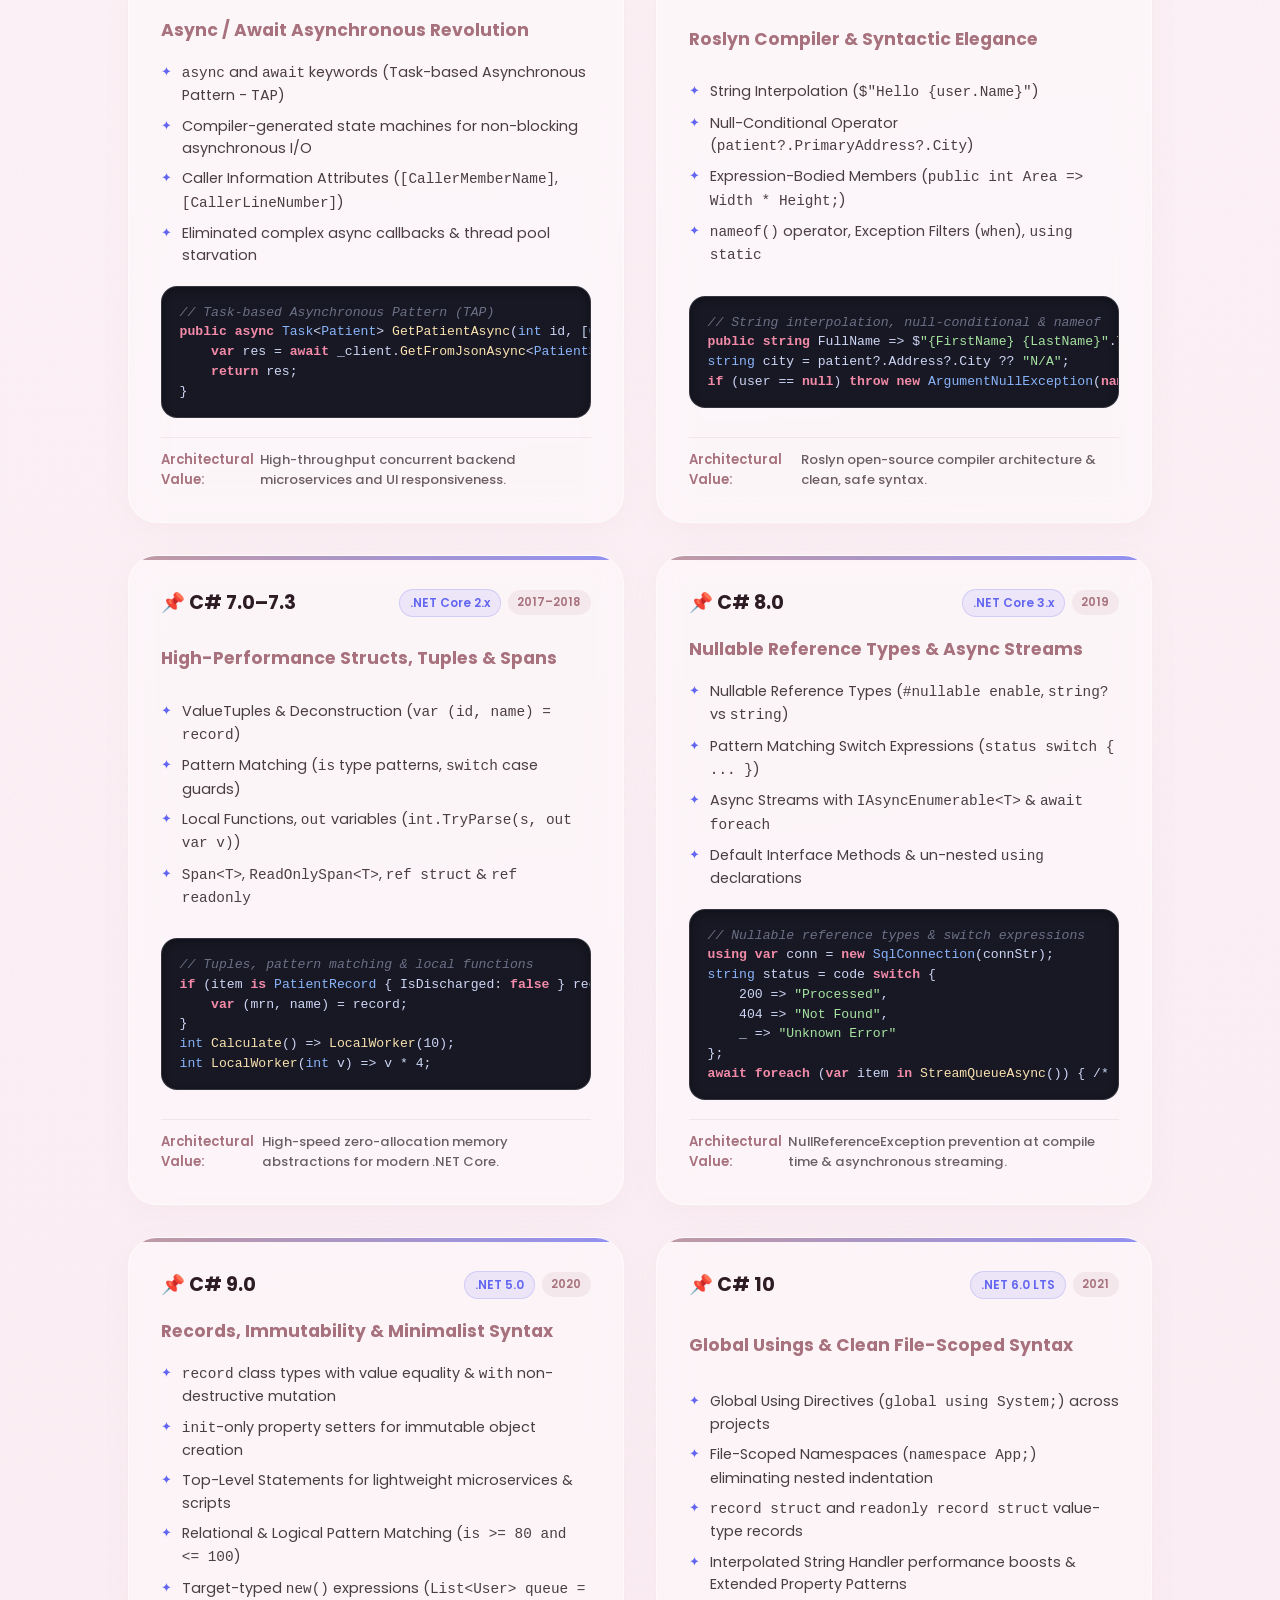
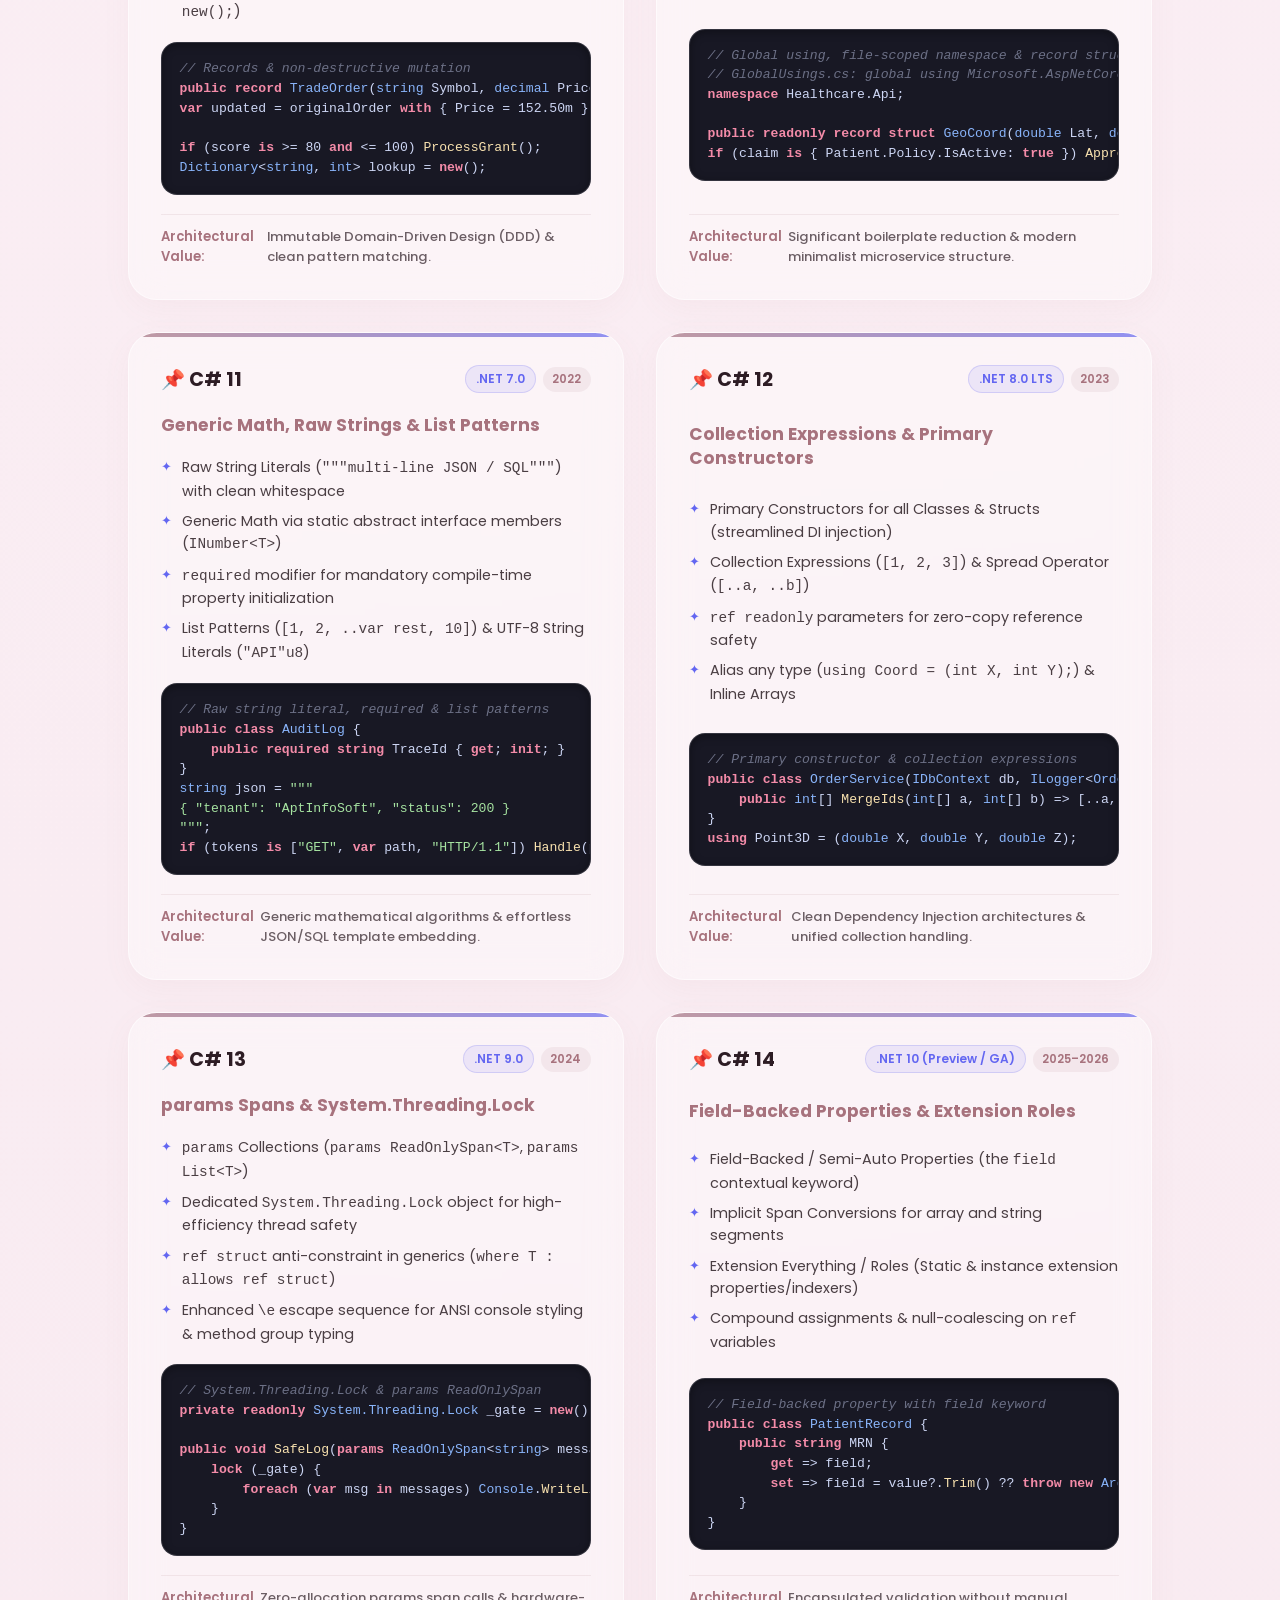
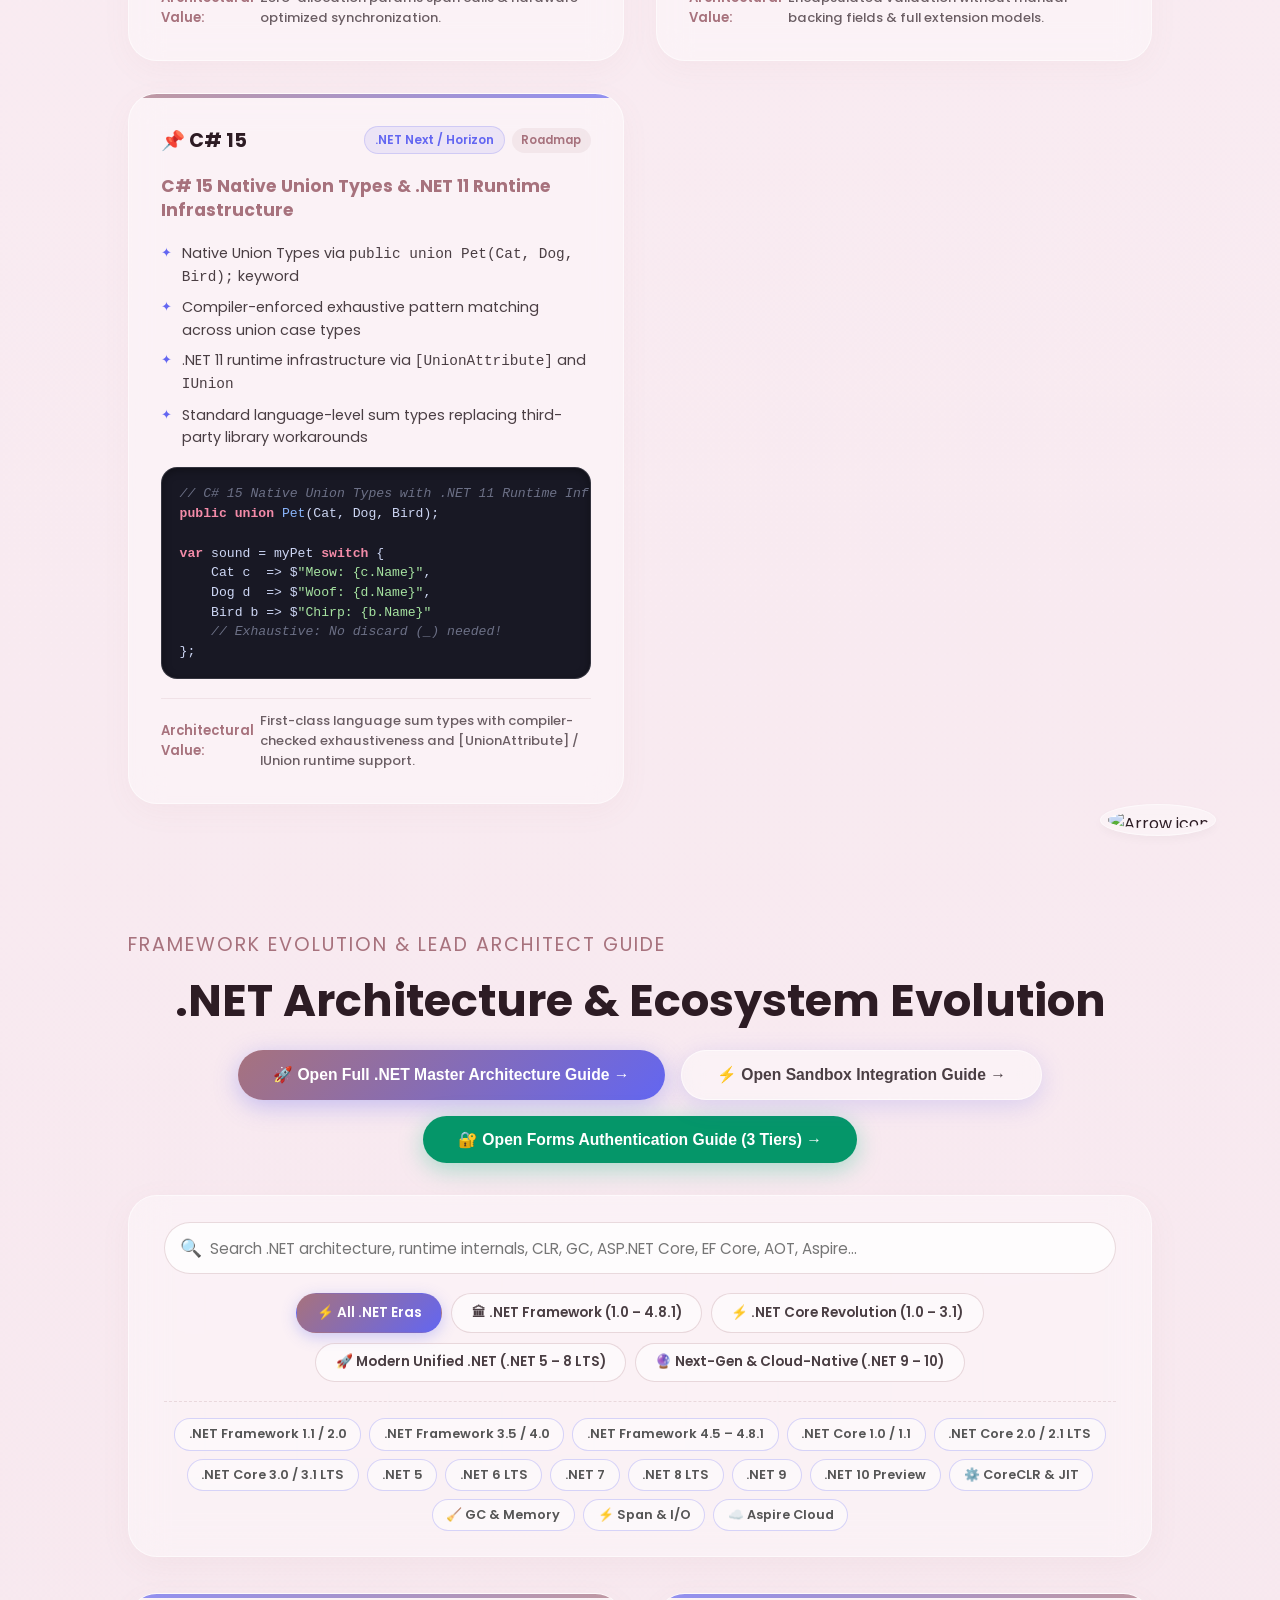
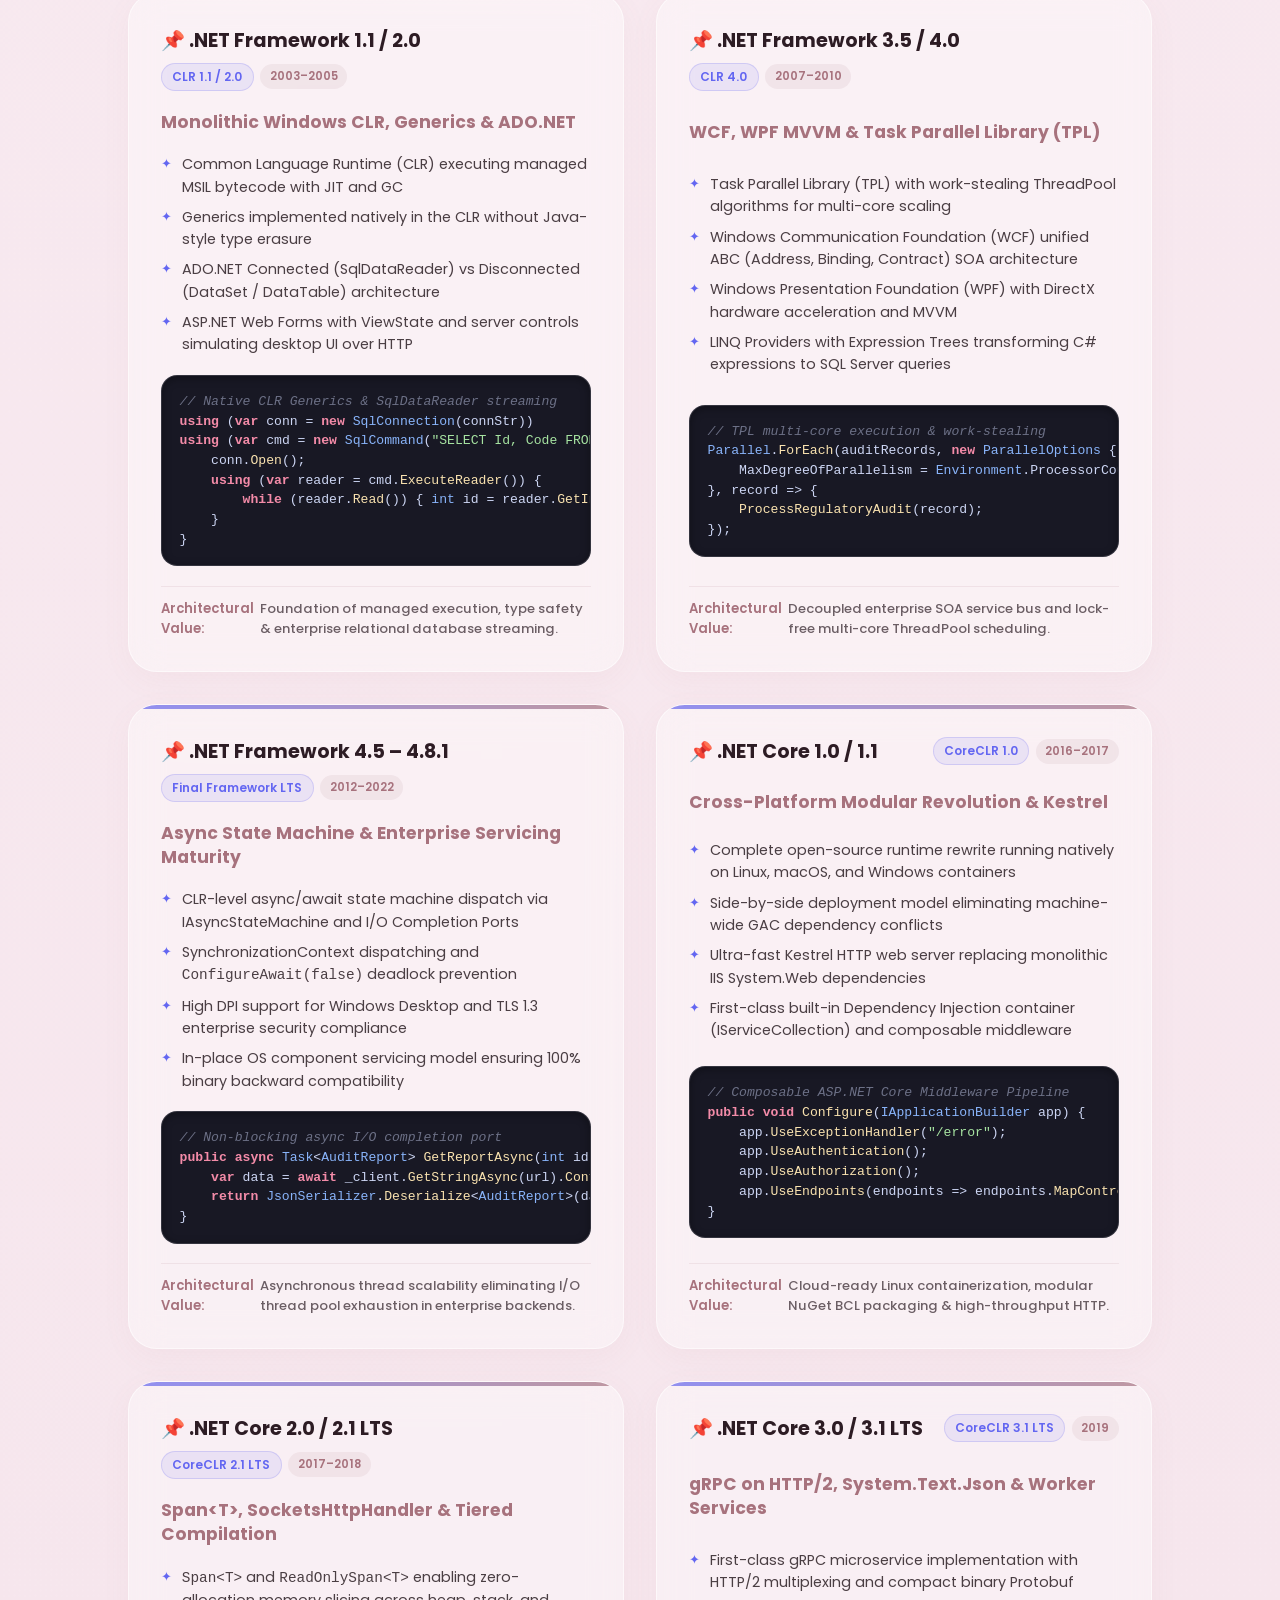
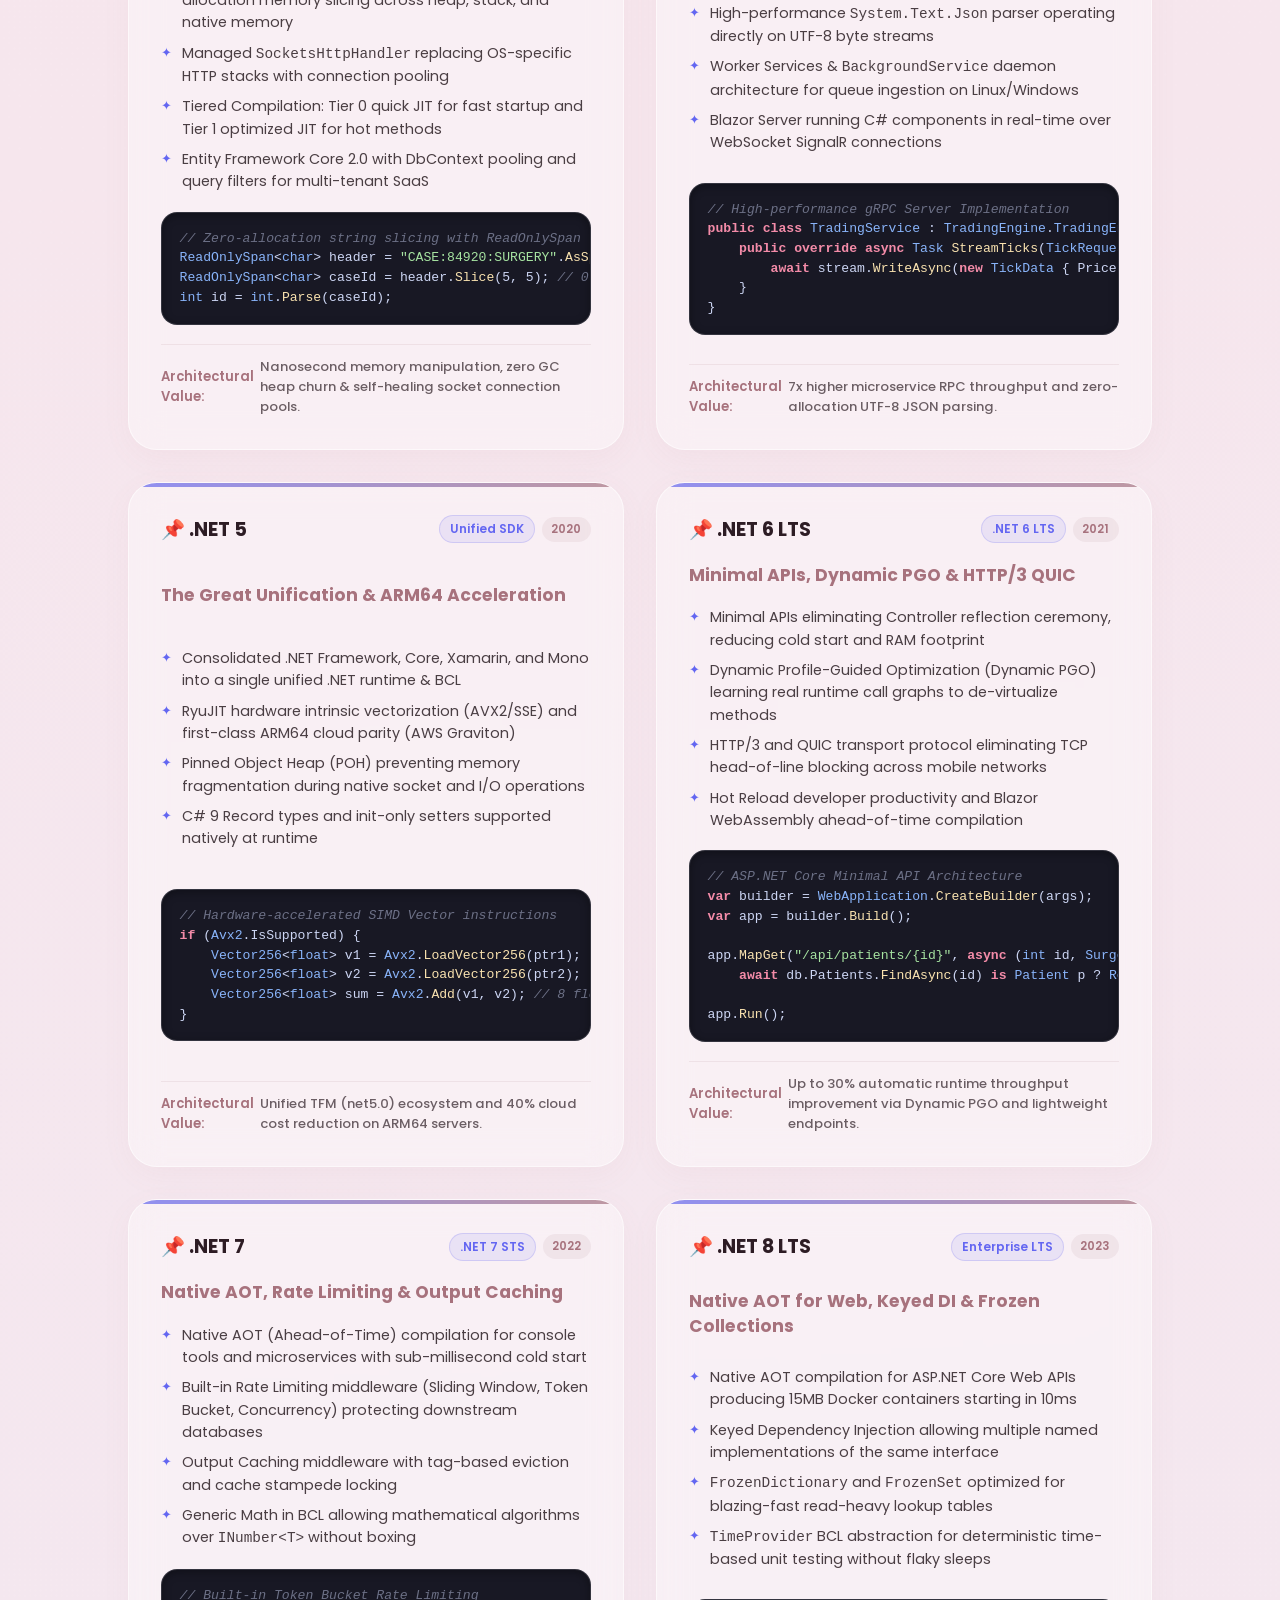
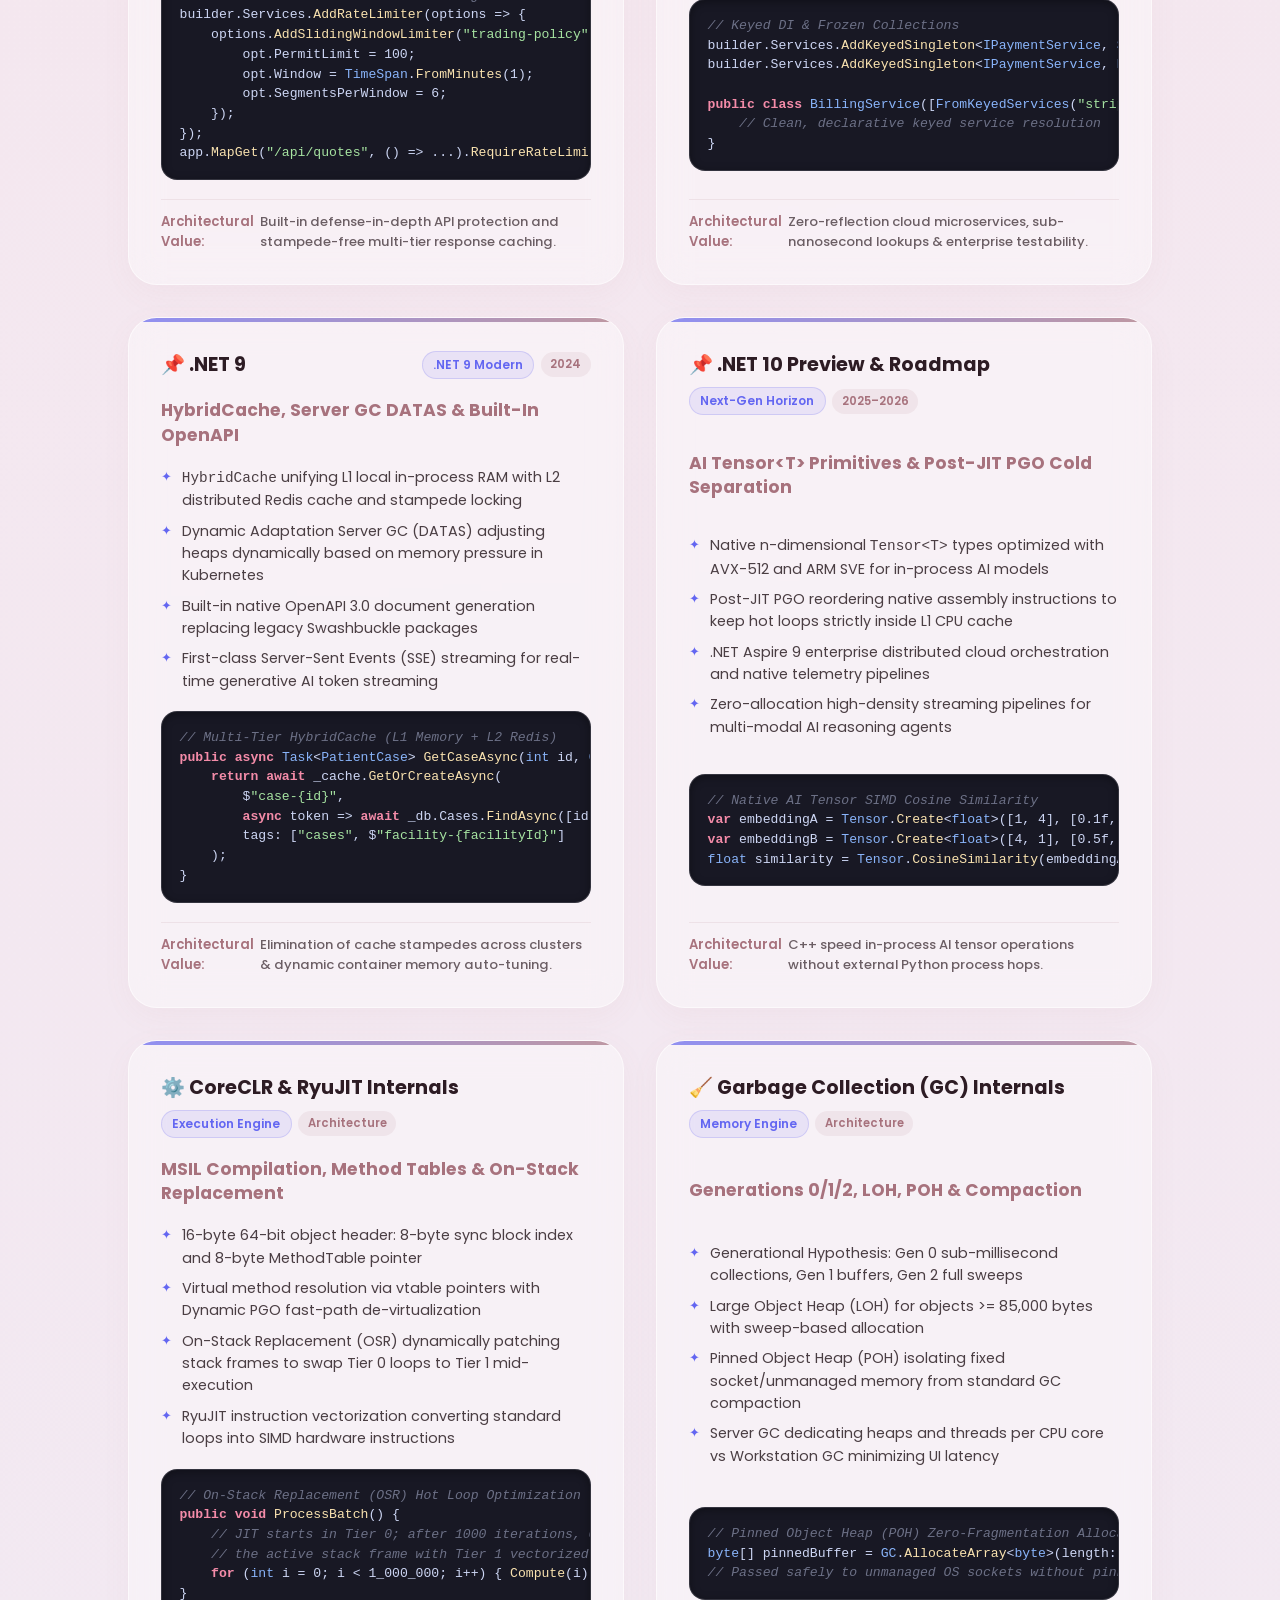
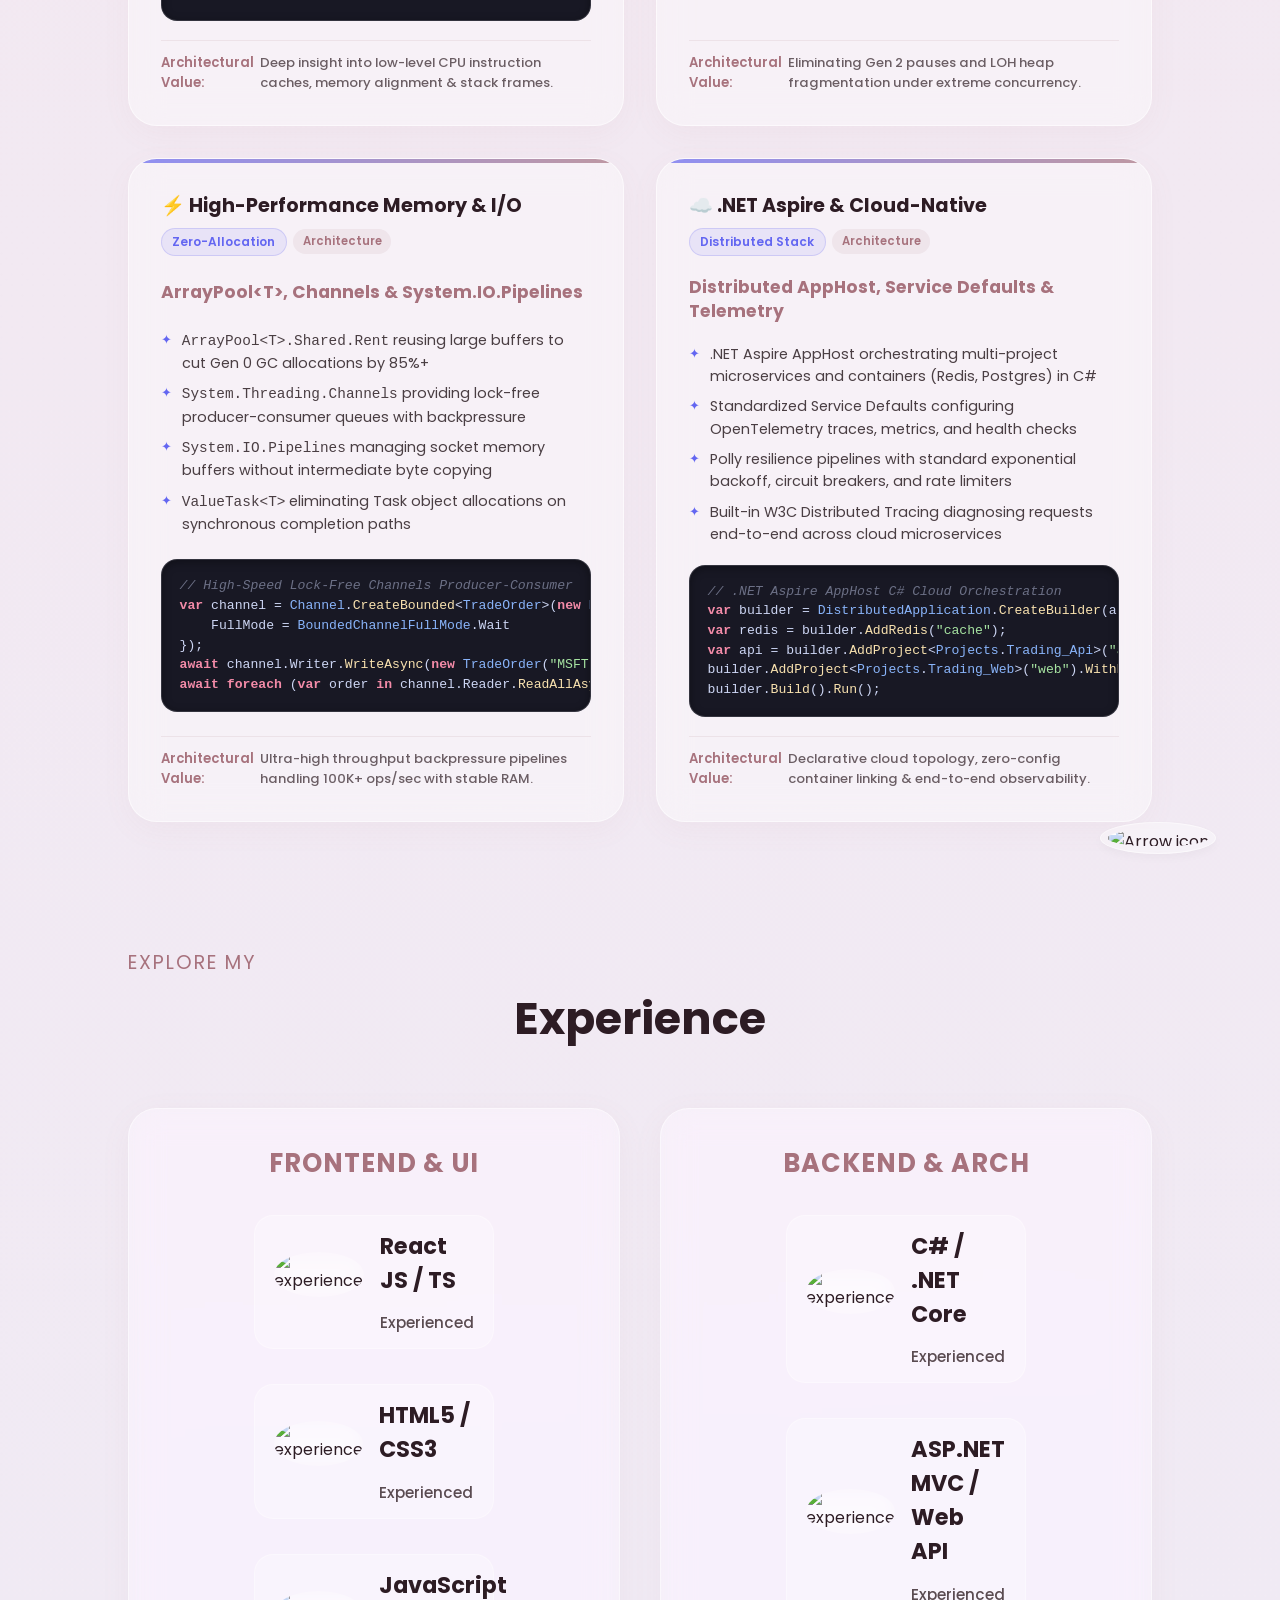
==== commit e95c554f: "Add DSA 90-Day Learning Module with Day 1 Big O Guide and 15 C# Challenges" ====
--- a/index.html
+++ b/index.html
@@ -17,6 +17,7 @@
                 <div class="nav-hub-dock" role="navigation" aria-label="Technical Guides">
                     <a href="csharp-guide.html" class="nav-hub-tab" title="Open C# 1 to 15 Language Guide">⚡ C# 1–15</a>
                     <a href="dotnet-guide.html" class="nav-hub-tab" title="Open .NET Architecture &amp; Ecosystem Guide">🌐 .NET</a>
+                    <a href="dsa-guide.html" class="nav-hub-tab" title="Open 90-Day DSA Learning Journey">🧠 DSA</a>
                     <a href="sandbox-guide.html" class="nav-hub-tab" title="Open Sandbox Integration Guide">🧪 Sandbox</a>
                     <a href="forms-auth-guide.html" class="nav-hub-tab" title="Open Forms Authentication Guide">🔐 Forms Auth</a>
                     <a href="devtools-guide.html" class="nav-hub-tab" title="Open Chrome Developer Tool Master Guide">🛠 Chrome DevTools</a>
@@ -27,6 +28,7 @@
                 <li><a href="#about">About</a></li>
                 <li><a href="#experience">Experience</a></li>
                 <li><a href="#projects">Projects</a></li>
+                <li><a href="dsa-guide.html" style="color: #4f46e5; font-weight: 600;">DSA</a></li>
                 <li><a href="#contact">Contact</a></li>
             </ul>
         </div>
@@ -71,6 +73,7 @@
     <li><a href="#about" onclick = "toggleMenu()">About</a></li>
     <li><a href="csharp-guide.html" onclick = "toggleMenu()">C# 1–15</a></li>
     <li><a href="dotnet-guide.html" onclick = "toggleMenu()">.NET</a></li>
+    <li><a href="dsa-guide.html" onclick = "toggleMenu()">🧠 DSA (90 Days)</a></li>
     <li><a href="sandbox-guide.html" onclick = "toggleMenu()">Sandbox Integration</a></li>
     <li><a href="forms-auth-guide.html" onclick = "toggleMenu()">Forms Authentication</a></li>
     <li><a href="devtools-guide.html" onclick = "toggleMenu()">Chrome Developer Tool</a></li>
@@ -1532,12 +1535,13 @@
                 <li><a href="#about">About</a></li>
                 <li><a href="csharp-guide.html">C# 1–15</a></li>
                 <li><a href="dotnet-guide.html">.NET</a></li>
+                <li><a href="dsa-guide.html">DSA</a></li>
                 <li><a href="sandbox-guide.html">Sandbox Integration</a></li>
                 <li><a href="forms-auth-guide.html">Forms Authentication</a></li>
                 <li><a href="devtools-guide.html">Chrome Developer Tool</a></li>
                 <li><a href="#experience">Experience</a></li>
                 <li><a href="#projects">Projects</a></li>
-                <li><a href="#contact">Contact</a></li>
+                                <li><a href="#contact">Contact</a></li>
             </ul>
         </div>
     </nav>
